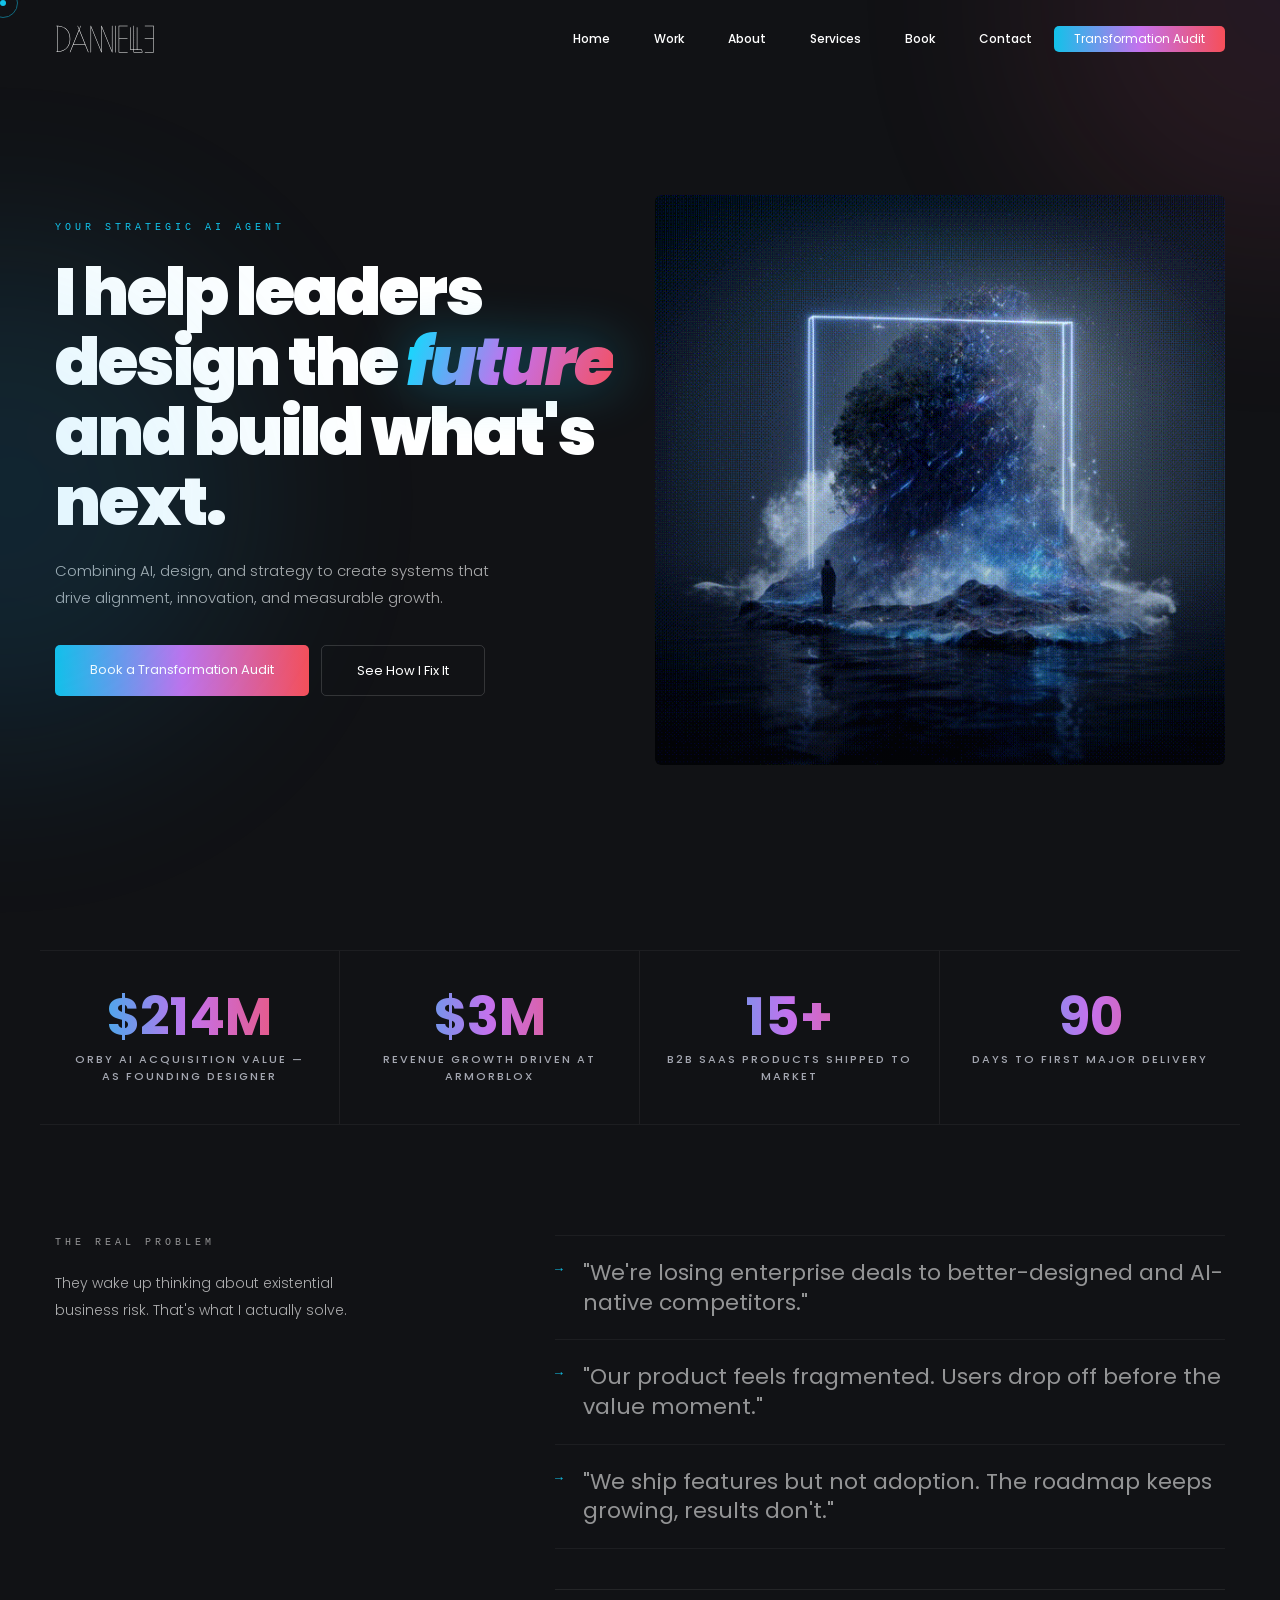
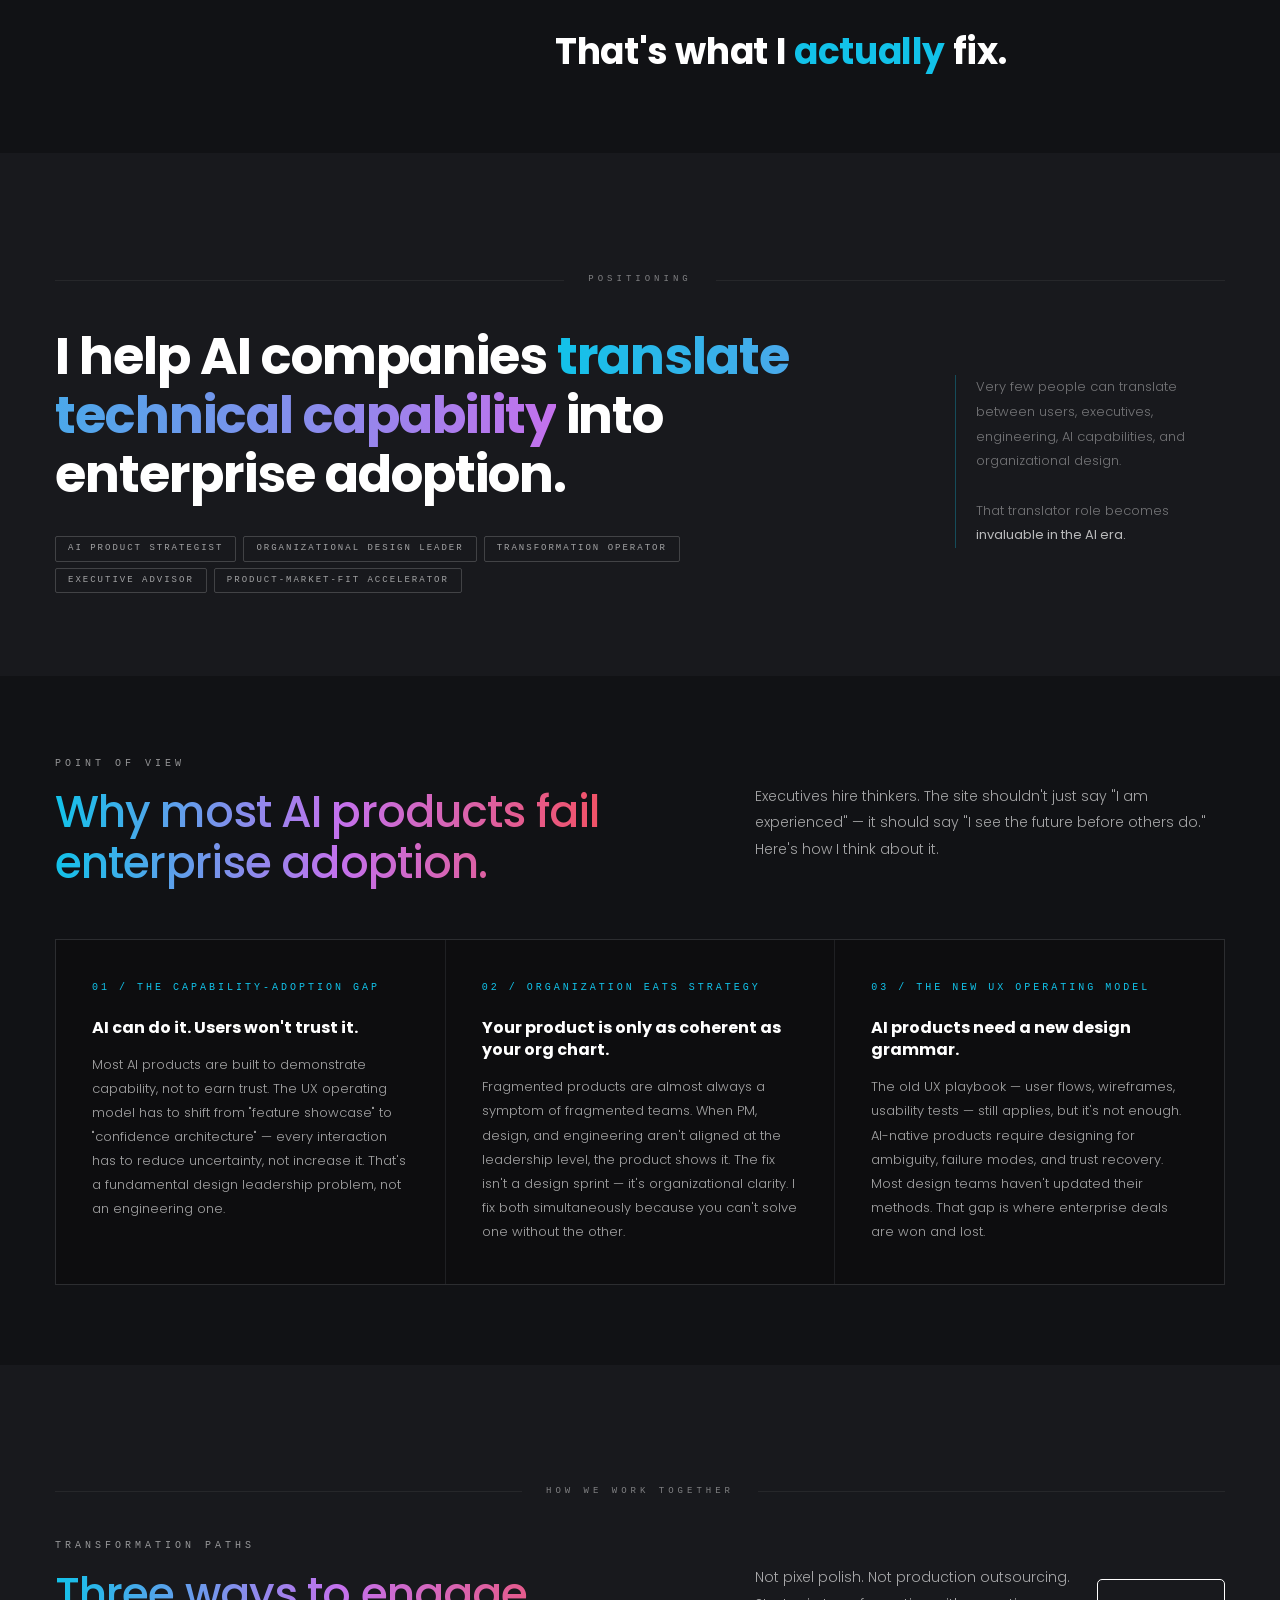
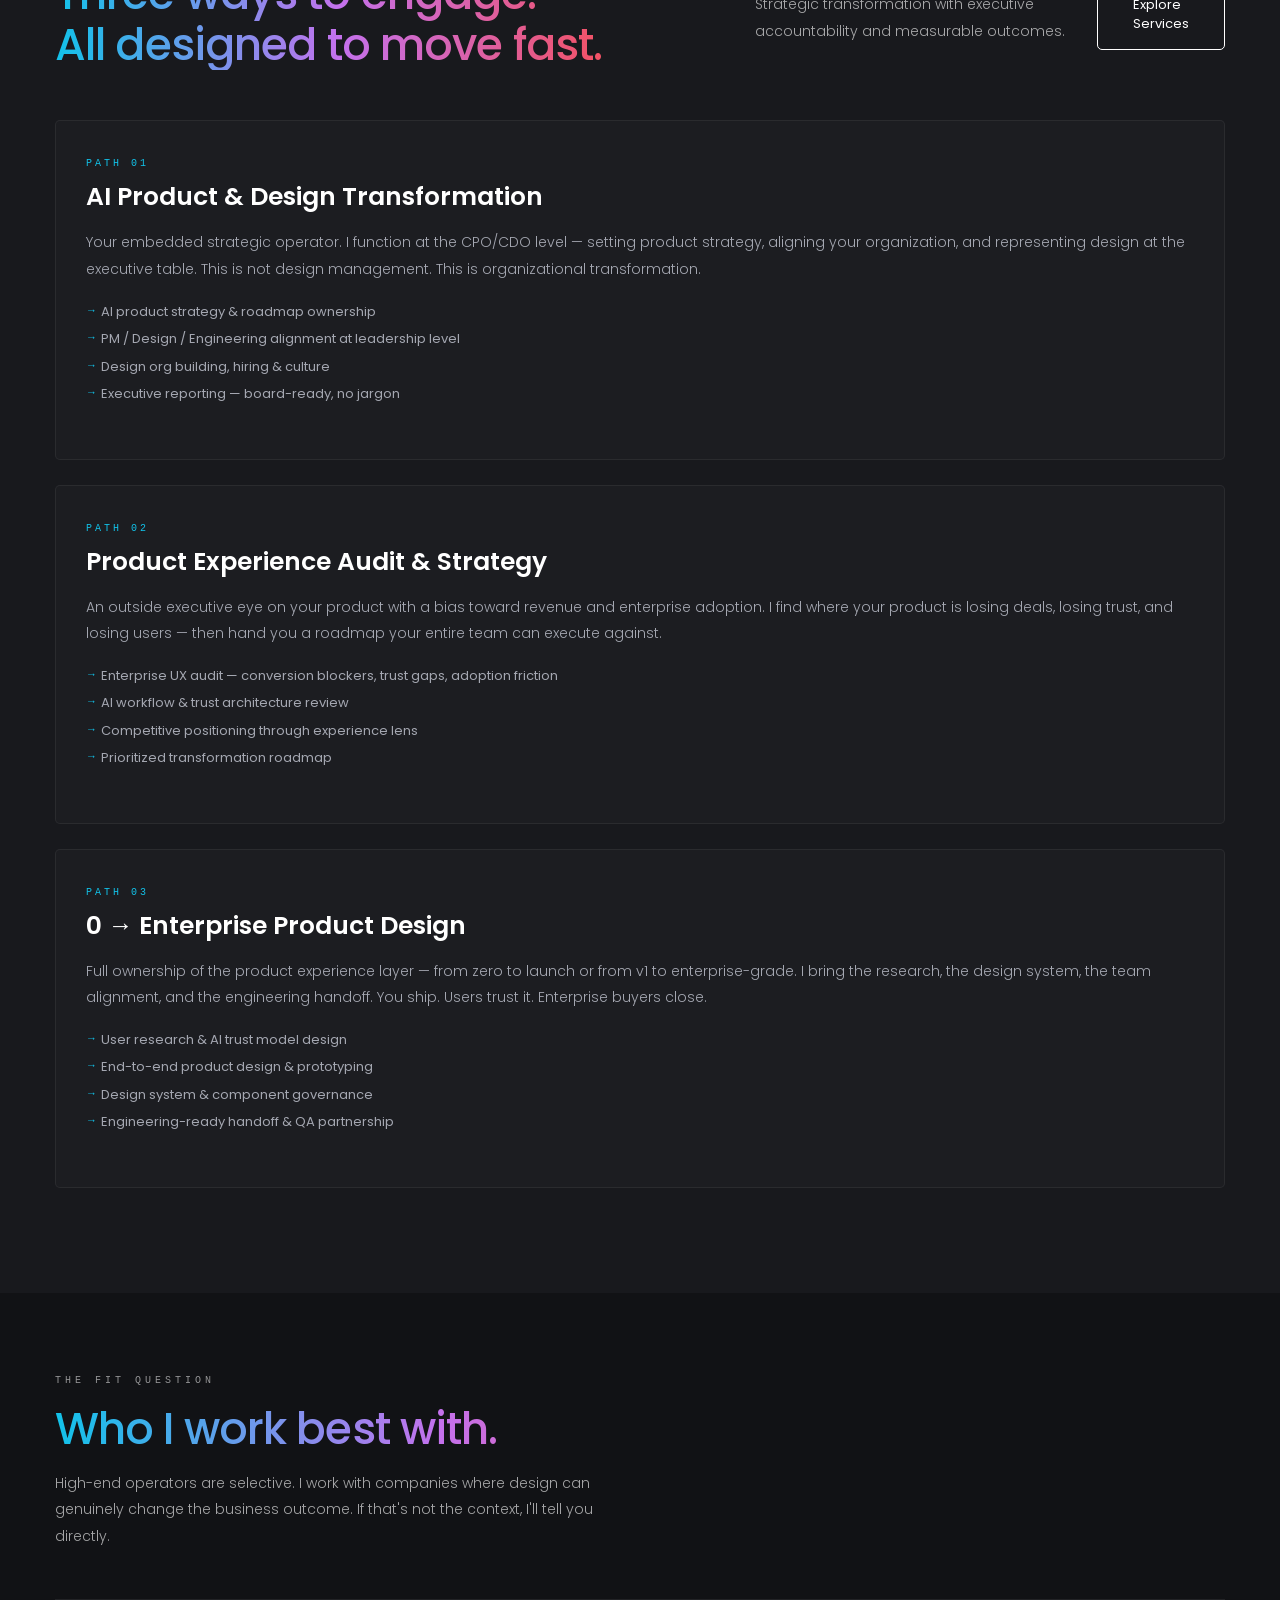
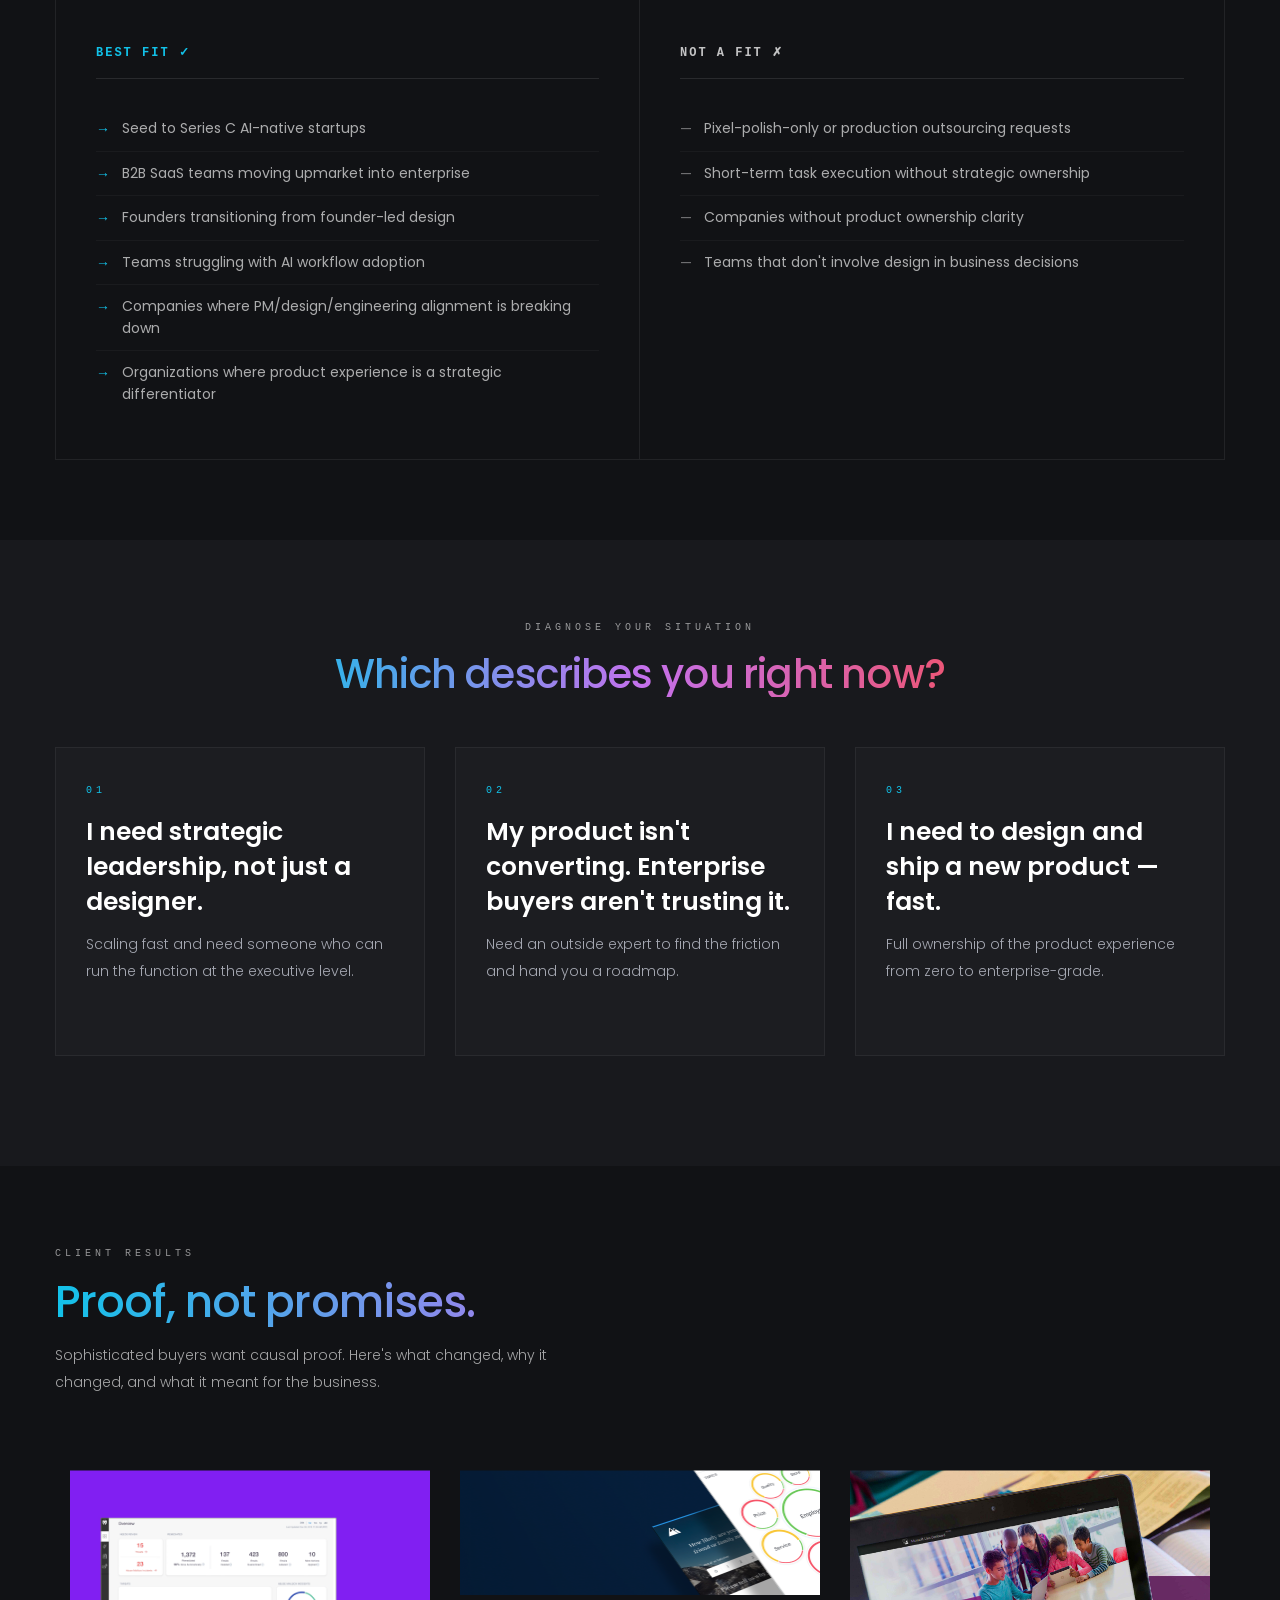
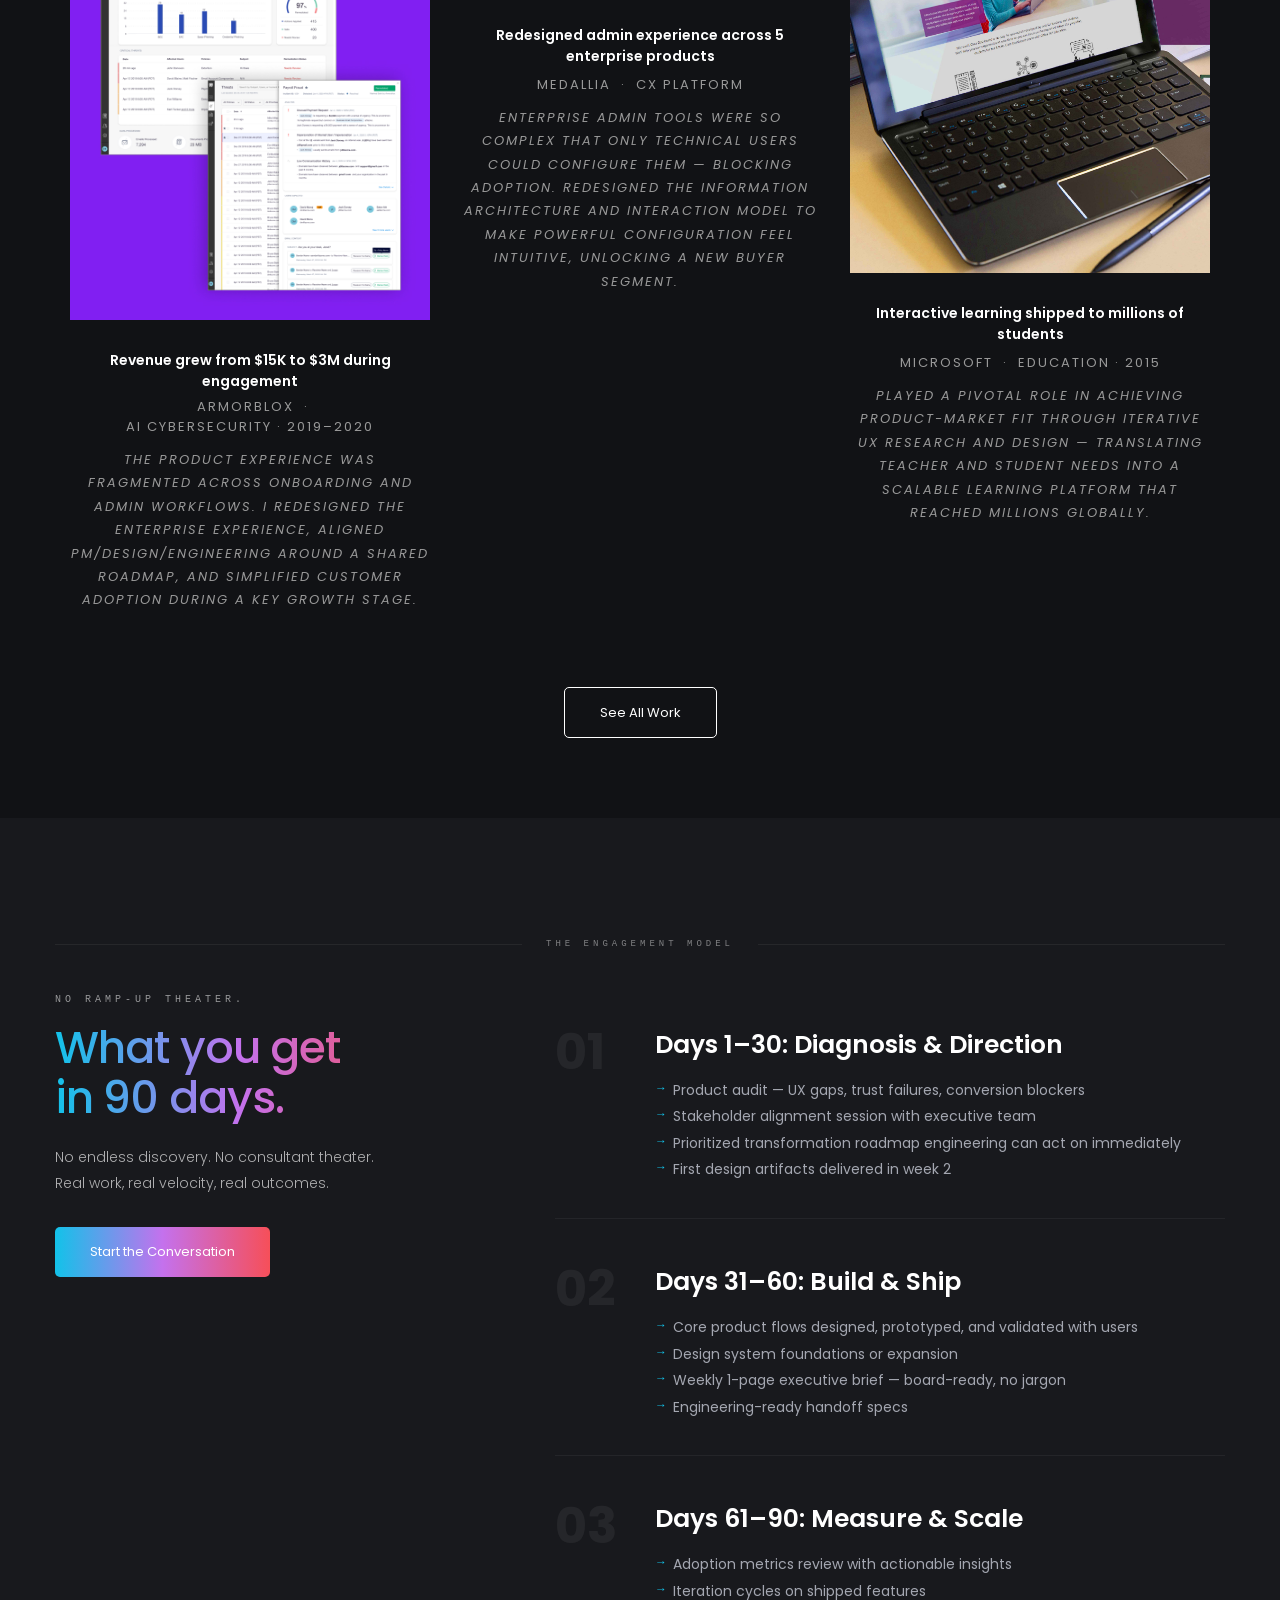
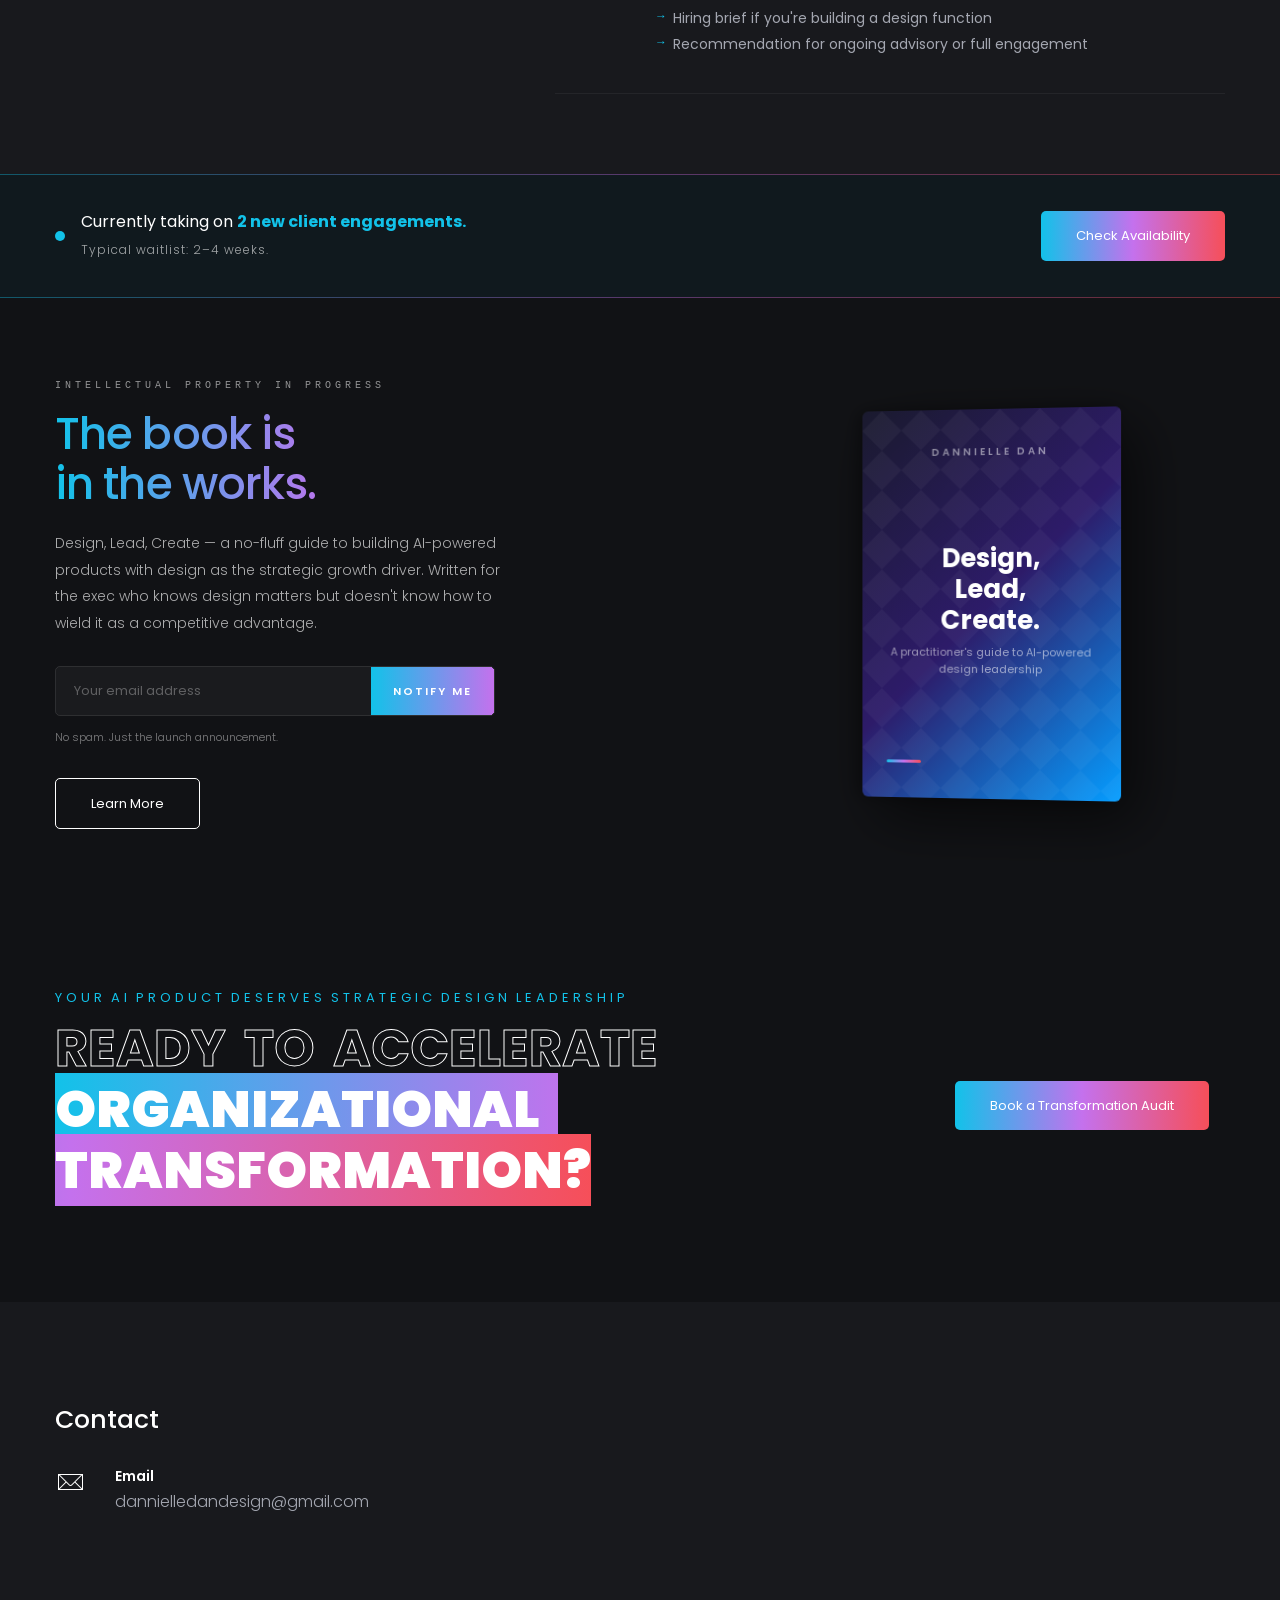
==== index.html @ 0a251330 "Remove footer navigation section and update year to 2026 across all pages Co-Authored-By: Claude Son" ====
<!DOCTYPE html>
<html lang="en">
<head>
  <meta charset="utf-8">
  <meta http-equiv="X-UA-Compatible" content="IE=edge" />
  <meta name="viewport" content="width=device-width, initial-scale=1, maximum-scale=1" />
  <meta name="description" content="Dannielle Dan — AI Product Strategy & Design Transformation. I help AI companies translate technical capability into enterprise adoption." />
  <title>Dannielle Dan — AI Product & Design Transformation</title>
  <link rel="shortcut icon" href="img/favicon.ico" />
  <link href="https://fonts.googleapis.com/css?family=Poppins:100,200,300,400,500,600,700,800,900&display=swap" rel="stylesheet">
  <link href="https://fonts.googleapis.com/css2?family=Montserrat+Alternates:wght@100;200;300;400;500;600;700;800;900&display=swap" rel="stylesheet">
  <link rel="stylesheet" href="css/plugins.css" />
  <link rel="stylesheet" href="css/style.css" />
  <link rel="stylesheet" href="style.css" />

  <style id="ai-design-system">

    /* =========================================
       AI-NATIVE EDITORIAL DESIGN SYSTEM
       Inspired by: Linear, Reforge, a16z
       ========================================= */

    /* Monospace label — technical/editorial */
    .mono-label {
      font-family: 'Courier New', Courier, monospace;
      font-size: 10px;
      letter-spacing: 4px;
      text-transform: uppercase;
      color: rgba(255,255,255,0.55);
      display: block;
      margin-bottom: 16px;
    }
    .mono-label.cyan { color: #12c2e9; }

    /* Editorial separator */
    .editorial-sep {
      display: flex;
      align-items: center;
      gap: 24px;
      padding: 40px 0;
    }
    .editorial-sep .sep-line { flex:1; height:1px; background:rgba(255,255,255,0.06); }
    .editorial-sep .sep-label {
      font-family: 'Courier New', monospace;
      font-size: 9px;
      letter-spacing: 4px;
      text-transform: uppercase;
      color: rgba(255,255,255,0.45);
      white-space: nowrap;
    }

    /* Availability badge */
    .avail-badge {
      font-size: 10px;
      font-weight: 600;
      letter-spacing: 2px;
      text-transform: uppercase;
      color: #12c2e9;
      background: rgba(18,194,233,0.08);
      border: 1px solid rgba(18,194,233,0.25);
      border-radius: 2px;
      padding: 5px 14px;
      white-space: nowrap;
      display: inline-block;
    }

    /* Hero pain cycling */
    .hero-pain-line {
      font-size: clamp(15px, 2vw, 19px);
      color: rgba(255,255,255,0.65);
      font-weight: 300;
      font-style: italic;
      margin-top: 28px;
      margin-bottom: 32px;
      min-height: 30px;
    }
    #hero-cycle {
      color: rgba(255,255,255,0.75);
      font-weight: 400;
      transition: opacity 0.4s;
    }

    /* Pain Wall section */
    .pain-wall-item {
      display: flex;
      align-items: flex-start;
      gap: 20px;
      padding: 22px 0;
      border-bottom: 1px solid rgba(255,255,255,0.05);
      cursor: default;
      transition: all 0.25s;
    }
    .pain-wall-item:first-child { border-top: 1px solid rgba(255,255,255,0.05); }
    .pain-wall-item:hover .pain-text { color: rgba(255,255,255,0.9); }
    .pain-wall-item:hover .pain-arrow { transform: translateX(4px); }
    .pain-arrow {
      color: #12c2e9;
      font-family: 'Courier New', monospace;
      font-size: 13px;
      flex-shrink: 0;
      margin-top: 2px;
      transition: transform 0.25s;
    }
    .pain-text {
      font-size: clamp(16px, 2.2vw, 22px);
      font-weight: 400;
      color: rgba(255,255,255,0.55);
      line-height: 1.35;
      transition: color 0.25s;
    }
    .pain-resolve {
      font-size: clamp(22px, 3vw, 36px);
      font-weight: 700;
      color: #fff;
      line-height: 1.2;
      letter-spacing: -0.01em;
      margin-top: 40px;
      padding-top: 40px;
      border-top: 1px solid rgba(255,255,255,0.08);
    }
    .pain-resolve em {
      font-style: normal;
      color: #12c2e9;
    }

    /* Translator / Positioning statement */
    .translator-stmt {
      font-size: clamp(28px, 4vw, 52px);
      font-weight: 700;
      line-height: 1.15;
      letter-spacing: -0.02em;
      color: #fff;
    }
    .translator-stmt em {
      font-style: normal;
      background: linear-gradient(90deg, #12c2e9, #c471ed);
      -webkit-background-clip: text;
      -webkit-text-fill-color: transparent;
    }
    .role-tag {
      display: inline-block;
      font-family: 'Courier New', monospace;
      font-size: 9px;
      font-weight: 400;
      letter-spacing: 2px;
      text-transform: uppercase;
      color: rgba(255,255,255,0.6);
      border: 1px solid rgba(255,255,255,0.18);
      padding: 5px 12px;
      border-radius: 2px;
      margin: 3px 3px 3px 0;
    }

    /* POV Cards — bento style */
    .pov-grid {
      display: grid;
      grid-template-columns: repeat(3, 1fr);
      gap: 1px;
      background: rgba(255,255,255,0.06);
      border: 1px solid rgba(255,255,255,0.06);
    }
    @media (max-width: 991px) { .pov-grid { grid-template-columns: 1fr; } }
    @media (min-width: 768px) and (max-width: 991px) { .pov-grid { grid-template-columns: repeat(2, 1fr); } }
    .pov-card {
      background: #0d0d0f;
      padding: 40px 36px;
      transition: background 0.3s;
    }
    .pov-card:hover { background: rgba(18,194,233,0.04); }
    .pov-num {
      font-family: 'Courier New', monospace;
      font-size: 10px;
      letter-spacing: 3px;
      color: #12c2e9;
      display: block;
      margin-bottom: 22px;
    }
    .pov-card h5 {
      font-size: 16px;
      font-weight: 700;
      line-height: 1.4;
      margin-bottom: 14px;
      color: #fff;
    }
    .pov-card p {
      font-size: 13px;
      color: rgba(255,255,255,0.62);
      line-height: 1.85;
      margin: 0;
    }

    /* Who I Work With */
    .fit-container {
      display: grid;
      grid-template-columns: 1fr 1fr;
      border: 1px solid rgba(255,255,255,0.07);
    }
    @media (max-width: 767px) { .fit-container { grid-template-columns: 1fr; } }
    .fit-col { padding: 44px 40px; }
    .fit-col.best-fit { border-right: 1px solid rgba(255,255,255,0.07); }
    @media (max-width: 767px) { .fit-col.best-fit { border-right: none; border-bottom: 1px solid rgba(255,255,255,0.07); } }
    .fit-col-label {
      font-family: 'Courier New', monospace;
      font-size: 12px;
      font-weight: 600;
      letter-spacing: 2px;
      text-transform: uppercase;
      display: block;
      margin-bottom: 28px;
      padding-bottom: 16px;
      border-bottom: 1px solid rgba(255,255,255,0.1);
    }
    .fit-col-label.is-best { color: #12c2e9; }
    .fit-col-label.is-not { color: rgba(255,255,255,0.75); }
    .fit-list { list-style: none; padding: 0; margin: 0; }
    .fit-list li {
      display: flex;
      gap: 12px;
      align-items: flex-start;
      padding: 10px 0;
      font-size: 14px;
      line-height: 1.6;
      color: rgba(255,255,255,0.65);
      border-bottom: 1px solid rgba(255,255,255,0.04);
    }
    .fit-list li:last-child { border-bottom: none; }
    .fit-icon { flex-shrink: 0; font-style: normal; margin-top: 1px; }
    .fit-icon.is-best { color: #12c2e9; }
    .fit-icon.is-not { color: rgba(255,255,255,0.4); }

    /* Problem Selector cards */
    .problem-card {
      padding: 35px 30px;
      border: 1px solid rgba(255,255,255,0.06);
      background: rgba(255,255,255,0.015);
      cursor: pointer;
      transition: all .35s;
      height: 100%;
    }
    .problem-card:hover, .problem-card.active {
      border-color: rgba(18,194,233,0.45);
      background: rgba(18,194,233,0.04);
      transform: translateY(-3px);
    }
    .problem-card.active { box-shadow: 0 0 0 1px rgba(18,194,233,0.25); }
    .problem-card .prob-num {
      font-family: 'Courier New', monospace;
      font-size: 10px;
      letter-spacing: 4px;
      text-transform: uppercase;
      color: #12c2e9;
      margin-bottom: 16px;
    }
    .problem-card h5 { font-weight: 600; margin-bottom: 12px; line-height: 1.4; }
    .problem-card p { font-size: 14px; line-height: 1.9; color: #a4a7b1; margin-bottom: 20px; }
    .problem-card .prob-cta {
      font-family: 'Courier New', monospace;
      font-size: 10px;
      letter-spacing: 2px;
      text-transform: uppercase;
      color: #12c2e9;
      opacity: 0;
      transition: opacity .3s;
      display: block;
    }
    .problem-card:hover .prob-cta, .problem-card.active .prob-cta { opacity: 1; }

    /* Case study narrative */
    .case-narrative {
      font-size: 12px;
      line-height: 1.8;
      color: rgba(255,255,255,0.6);
      margin-top: 10px;
      font-style: italic;
      display: block;
    }
    .portfolio .gallery .items .cont h6 { font-size: 14px; line-height: 1.5; font-weight: 600; }

    /* Services reframed */
    .transform-label {
      font-family: 'Courier New', monospace;
      font-size: 10px;
      letter-spacing: 3px;
      color: #12c2e9;
      text-transform: uppercase;
      display: block;
      margin-bottom: 8px;
    }

    /* Availability strip */
    .avail-strip { padding: 35px 0; background: rgba(18,194,233,0.04); }
    .avail-pulse {
      display: inline-block; width:10px; height:10px; border-radius:50%;
      background:#12c2e9; flex-shrink:0; animation:pulse-ring 1.5s ease-out infinite;
    }
    @keyframes pulse-ring {
      0%   { box-shadow: 0 0 0 0 rgba(18,194,233,0.6); }
      70%  { box-shadow: 0 0 0 10px rgba(18,194,233,0); }
      100% { box-shadow: 0 0 0 0 rgba(18,194,233,0); }
    }
    .avail-main { font-size:16px; font-weight:400; color:#fff; margin:0; line-height:1.5; }
    .avail-main strong { font-weight:700; color:#12c2e9; }
    .avail-sub { font-size:12px; color:rgba(255,255,255,0.62); margin:4px 0 0; letter-spacing:1px; }
    @media (max-width:767px) {
      .mt-mobile { margin-top: 20px; }
      .avail-strip .text-right { text-align: left !important; }
    }

    /* 90-day list */
    .ninety-list { list-style: none; padding: 0; margin: 12px 0 0; }
    .ninety-list li {
      font-size: 14px; color: #a4a7b1; line-height: 1.9;
      padding-left: 18px; position: relative;
    }
    .ninety-list li::before {
      content: '→'; position: absolute; left: 0;
      color: #12c2e9; font-size: 12px;
    }
    .process-step-v2 + .process-step-v2 { margin-top: 10px; }

    /* Navbar alignment */
    .navbar-nav { align-items: center !important; }

    /* Nav CTA — align vertically with other nav links */
    .navbar-nav .nav-item .butn.color.curve {
      display: inline-flex !important;
      align-items: center !important;
      padding: 7px 20px !important;
      font-size: 12px !important;
      line-height: 1 !important;
      position: static !important;
      top: auto !important;
      transform: none !important;
      margin-top: 0 !important;
      vertical-align: middle !important;
    }
    .navbar-nav .nav-item .butn.color.curve span,
    .navbar-nav .nav-item .butn.color.curve:not(:has(span)) {
      position: static !important;
    }

    /* =============================================
       HERO V3 — Two-column AI-native layout
       ============================================= */
    .hero-v3 {
      min-height: 100vh;
      display: flex;
      align-items: center;
      padding: 130px 0 70px;
      position: relative;
      overflow: hidden;
    }
    .hero-eyebrow {
      font-family: 'Courier New', Courier, monospace;
      font-size: 10px;
      letter-spacing: 4px;
      text-transform: uppercase;
      color: #12c2e9;
      display: block;
      margin-bottom: 22px;
    }
    .hero-v3 .hero-h1 {
      font-size: clamp(38px, 5.2vw, 72px);
      font-weight: 900;
      line-height: 1.05;
      letter-spacing: -0.03em;
      color: #fff;
      margin-bottom: 20px;
    }
    .hero-v3 .hero-h1 em {
      font-style: italic;
      background: linear-gradient(110deg, #00e5ff 0%, #c471ed 50%, #f64f59 100%);
      -webkit-background-clip: text;
      -webkit-text-fill-color: transparent;
      background-clip: text;
      filter: drop-shadow(0 0 28px rgba(18,194,233,0.45));
    }
    .hero-sub {
      font-size: 15px;
      color: rgba(255,255,255,0.65);
      line-height: 1.8;
      max-width: 440px;
      margin-bottom: 34px;
    }
    .hero-ctas {
      display: flex;
      gap: 12px;
      flex-wrap: wrap;
      margin-bottom: 44px;
    }
    /* Hero stats */
    .hero-stats {
      display: flex;
      border-top: 1px solid rgba(255,255,255,0.07);
      padding-top: 28px;
      margin-bottom: 30px;
      gap: 0;
    }
    .hero-stat-item {
      flex: 1;
      padding-right: 16px;
    }
    .hero-stat-item + .hero-stat-item {
      border-left: 1px solid rgba(255,255,255,0.07);
      padding-left: 16px;
      padding-right: 16px;
    }
    .hero-stat-num {
      font-size: clamp(18px, 2vw, 26px);
      font-weight: 800;
      letter-spacing: -0.02em;
      background: linear-gradient(90deg, #12c2e9, #c471ed, #f64f59);
      -webkit-background-clip: text;
      -webkit-text-fill-color: transparent;
      display: block;
      line-height: 1.1;
    }
    .hero-stat-label {
      font-size: 10px;
      color: rgba(255,255,255,0.55);
      letter-spacing: 0.3px;
      margin-top: 4px;
      display: block;
      line-height: 1.4;
    }
    /* Hero trust */
    .hero-trust {
      display: flex;
      align-items: center;
      gap: 18px;
      flex-wrap: wrap;
    }
    .hero-trust-label {
      font-family: 'Courier New', monospace;
      font-size: 9px;
      letter-spacing: 3px;
      text-transform: uppercase;
      color: rgba(255,255,255,0.18);
      white-space: nowrap;
    }
    .hero-trust-logos {
      display: flex;
      align-items: center;
      gap: 22px;
      flex-wrap: wrap;
    }
    .hero-trust-logos img {
      height: 16px;
      opacity: 0.28;
      filter: brightness(0) invert(1);
      transition: opacity 0.3s;
    }
    .hero-trust-logos img:hover { opacity: 0.55; }
    /* Right visual */
    .hero-visual {
      display: flex;
      gap: 14px;
      align-items: flex-start;
      position: relative;
    }
    .hero-img-col {
      flex: 1;
      position: relative;
      border-radius: 6px;
      overflow: hidden;
    }
    .hero-img-col img {
      width: 100%;
      display: block;
      border-radius: 6px;
    }
    .hero-img-col::after {
      content: '';
      position: absolute;
      inset: 0;
      background: linear-gradient(180deg, rgba(18,194,233,0.04) 0%, transparent 30%, rgba(5,8,16,0.4) 100%);
      pointer-events: none;
      border-radius: 6px;
    }
    /* Process cards column */
    .hero-process-col {
      display: flex;
      flex-direction: column;
      gap: 8px;
      width: 175px;
      flex-shrink: 0;
    }
    .hero-pc {
      background: rgba(10,10,18,0.85);
      border: 1px solid rgba(255,255,255,0.08);
      padding: 14px 15px;
      border-radius: 5px;
      backdrop-filter: blur(10px);
      transition: border-color 0.3s, background 0.3s;
      cursor: default;
    }
    .hero-pc:hover {
      border-color: rgba(18,194,233,0.35);
      background: rgba(18,194,233,0.06);
    }
    .hero-pc-num {
      font-family: 'Courier New', monospace;
      font-size: 9px;
      letter-spacing: 2px;
      color: #12c2e9;
      display: block;
      margin-bottom: 7px;
    }
    .hero-pc h6 {
      font-size: 12px;
      font-weight: 700;
      color: #fff;
      margin-bottom: 4px;
      line-height: 1.3;
    }
    .hero-pc p {
      font-size: 11px;
      color: rgba(255,255,255,0.6);
      line-height: 1.55;
      margin: 0;
    }
    @media (max-width: 991px) {
      .hero-v3 { padding: 110px 0 60px; }
      .hero-visual { flex-direction: column; }
      .hero-process-col { width: 100%; flex-direction: row; display: flex; flex-wrap: wrap; }
      .hero-pc { flex: 1; min-width: 130px; }
      .hero-left { margin-bottom: 50px; }
    }
    @media (max-width: 767px) {
      .hero-stats { flex-wrap: wrap; gap: 16px; }
      .hero-stat-item { flex: none; width: calc(50% - 8px); }
      .hero-stat-item + .hero-stat-item { border-left: none; padding-left: 0; }
    }

    /* Stats label */
    .stat-label { font-size: 12px; line-height: 1.5; }

    /* Big opener text */
    .section-opener {
      font-size: clamp(32px, 5vw, 64px);
      font-weight: 800;
      line-height: 1.1;
      letter-spacing: -0.025em;
      color: #fff;
    }

  </style>
</head>
<body>

  <!-- Loading -->
  <div class="loading">
    <span>L</span><span>o</span><span>a</span><span>d</span><span>i</span><span>n</span><span>g</span>
  </div>
  <div id="preloader"></div>

  <!-- Scroll progress -->
  <div class="progress-wrap cursor-pointer">
    <svg class="progress-circle svg-content" width="100%" height="100%" viewBox="-1 -1 102 102">
      <path d="M50,1 a49,49 0 0,1 0,98 a49,49 0 0,1 0,-98" />
    </svg>
  </div>

  <!-- Cursor -->
  <div class="mouse-cursor cursor-outer"></div>
  <div class="mouse-cursor cursor-inner"></div>

  <!-- Navbar -->
  <nav class="navbar navbar-expand-lg">
    <div class="container">
      <a class="logo" href="index.html">
        <img src="img/Logo_DannielleDan.svg" alt="Dannielle Dan">
      </a>
      <button class="navbar-toggler" type="button" data-toggle="collapse" data-target="#navbarMain">
        <span class="icon-bar"><i class="fas fa-bars"></i></span>
      </button>
      <div class="collapse navbar-collapse" id="navbarMain">
        <ul class="navbar-nav ml-auto">
          <li class="nav-item"><a class="nav-link" href="index.html">Home</a></li>
          <li class="nav-item"><a class="nav-link" href="portfolio.html">Work</a></li>
          <li class="nav-item"><a class="nav-link" href="about.html">About</a></li>
          <li class="nav-item"><a class="nav-link" href="services.html">Services</a></li>
          <li class="nav-item"><a class="nav-link" href="book.html">Book</a></li>
          <li class="nav-item"><a class="nav-link" href="mailto:dannielledandesign@gmail.com">Contact</a></li>
          <li class="nav-item ml-20" style="display:flex; align-items:center;">
            <a class="butn color curve" href="mailto:dannielledandesign@gmail.com?subject=Transformation%20Audit%20Request">Transformation Audit</a>
          </li>
        </ul>
      </div>
    </div>
  </nav>

  <!-- Gradient circles -->
  <div class="circle-bg">
    <div class="circle-color fixed">
      <div class="gradient-circle"></div>
      <div class="gradient-circle two"></div>
    </div>
  </div>

  <!-- ═══════════════════════════════════════════════════════
       HERO V3 — Two-column: left text / right image + cards
       ═══════════════════════════════════════════════════════ -->
  <header class="hero-v3">
    <div class="container">
      <div class="row align-items-center">

        <!-- LEFT: Text content -->
        <div class="col-lg-6 hero-left wow fadeInUp" data-wow-delay=".2s">

          <span class="hero-eyebrow">Your Strategic AI Agent</span>

          <h1 class="hero-h1">
            I help leaders design the <em>future</em><br>and build what's next.
          </h1>

          <p class="hero-sub">
            Combining AI, design, and strategy to create systems that drive alignment, innovation, and measurable growth.
          </p>

          <div class="hero-ctas">
            <a href="mailto:dannielledandesign@gmail.com?subject=Transformation%20Audit%20Request" class="butn color curve">
              <span>Book a Transformation Audit</span>
            </a>
            <a href="#pain-wall" class="butn bord curve" style="border-color:rgba(255,255,255,0.15);">
              <span>See How I Fix It</span>
            </a>
          </div>

    


        </div>

        <!-- RIGHT: Image + process cards -->
        <div class="col-lg-6 wow fadeIn" data-wow-delay=".5s">
          <div class="hero-visual">

            <!-- photo -->
            <div class="hero-img-col">
              <img src="img/art/Hero_2.gif" alt="AI Design Strategist" id="hero-face-img">
            </div>

          </div>
        </div>

      </div>
    </div>
  </header>

  <div class="main-content">

    <!-- ═══════════════════════
         STATS — ROI metrics
         ═══════════════════════ -->
    <section class="section-padding2">
      <div class="container">
        <div class="row" style="border-top:1px solid rgba(255,255,255,0.05); border-bottom:1px solid rgba(255,255,255,0.05); margin-top:20px;">
          <div class="col-md-3 stat-item" style="padding-left:24px; padding-right:24px;">
            <div class="stat-num">$214M</div>
            <div class="stat-label">Orby AI acquisition value — as founding designer</div>
          </div>
          <div class="col-md-3 stat-item" style="padding-left:24px; padding-right:24px;">
            <div class="stat-num">$3M</div>
            <div class="stat-label">Revenue growth driven at Armorblox</div>
          </div>
          <div class="col-md-3 stat-item" style="padding-left:24px; padding-right:24px;">
            <div class="stat-num">15+</div>
            <div class="stat-label">B2B SaaS products shipped to market</div>
          </div>
          <div class="col-md-3 stat-item" style="padding-left:24px; padding-right:24px;">
            <div class="stat-num">90</div>
            <div class="stat-label">Days to first major delivery</div>
          </div>
        </div>
      </div>
    </section>
    <!-- ═══════════════════════════════════════════
         PAIN WALL — The real problems founders face
         ═══════════════════════════════════════════ -->
    <section class="section-padding" id="pain-wall">
      <div class="container">
        <div class="row">

          <div class="col-lg-4 md-mb50">
            <div style="position:sticky; top:100px;">
              <span class="mono-label">The Real Problem</span>
              <p class="mt-20" style="font-size:14px; color:rgba(255,255,255,0.65); line-height:1.9; max-width:320px;">They wake up thinking about existential business risk. That's what I actually solve.</p>
            </div>
          </div>

          <div class="col-lg-7 offset-lg-1">
            <div class="pain-wall-item wow fadeInUp" data-wow-delay=".1s">
              <span class="pain-arrow">→</span>
              <span class="pain-text">"We're losing enterprise deals to better-designed and AI-native competitors."</span>
            </div>
            <div class="pain-wall-item wow fadeInUp" data-wow-delay=".3s">
              <span class="pain-arrow">→</span>
              <span class="pain-text">"Our product feels fragmented. Users drop off before the value moment."</span>
            </div>
            <div class="pain-wall-item wow fadeInUp" data-wow-delay=".5s">
              <span class="pain-arrow">→</span>
              <span class="pain-text">"We ship features but not adoption. The roadmap keeps growing, results don't."</span>
            </div>

            <div class="pain-resolve wow fadeInUp" data-wow-delay=".7s">
              That's what I <em>actually</em> fix.
            </div>
          </div>

        </div>
      </div>
    </section>

    <!-- ═══════════════════════════════════════
         POSITIONING — The translator statement
         ═══════════════════════════════════════ -->
    <section class="section-padding sub-bg">
      <div class="container">
        <div class="editorial-sep">
          <div class="sep-line"></div>
          <div class="sep-label">Positioning</div>
          <div class="sep-line"></div>
        </div>
        <div class="row align-items-center">
          <div class="col-lg-8 md-mb50">
            <p class="translator-stmt wow fadeInUp">
              I help AI companies <em>translate technical capability</em> into enterprise adoption.
            </p>
            <div class="mt-30 wow fadeIn" data-wow-delay=".4s">
              <span class="role-tag">AI Product Strategist</span>
              <span class="role-tag">Organizational Design Leader</span>
              <span class="role-tag">Transformation Operator</span>
              <span class="role-tag">Executive Advisor</span>
              <span class="role-tag">Product-Market-Fit Accelerator</span>
            </div>
          </div>
          <div class="col-lg-3 offset-lg-1 wow fadeIn" data-wow-delay=".5s">
            <p style="font-size:13px; color:rgba(255,255,255,0.4); line-height:1.9; border-left:1px solid rgba(18,194,233,0.3); padding-left:20px;">
              Very few people can translate between users, executives, engineering, AI capabilities, and organizational design.<br><br>That translator role becomes <strong style="color:rgba(255,255,255,0.7);">invaluable in the AI era.</strong>
            </p>
          </div>
        </div>
      </div>
    </section>



    <!-- ═══════════════════════════════════════════
         POINT OF VIEW — AI philosophy
         ═══════════════════════════════════════════ -->
    <section class="section-padding">
      <div class="container">
        <div class="row mb-50">
          <div class="col-lg-6 md-mb30">
            <span class="mono-label">Point of View</span>
            <h3 class="wow color-font" style="font-size:clamp(28px,3.5vw,44px); line-height:1.15; letter-spacing:-0.02em;">Why most AI products fail<br>enterprise adoption.</h3>
          </div>
          <div class="col-lg-5 offset-lg-1 valign">
            <p style="font-size:14px; color:rgba(255,255,255,0.62); line-height:1.9;">
              Executives hire thinkers. The site shouldn't just say "I am experienced" — it should say "I see the future before others do." Here's how I think about it.
            </p>
          </div>
        </div>

        <div class="pov-grid wow fadeInUp">
          <div class="pov-card">
            <span class="pov-num">01 / THE CAPABILITY-ADOPTION GAP</span>
            <h5>AI can do it. Users won't trust it.</h5>
            <p>Most AI products are built to demonstrate capability, not to earn trust. The UX operating model has to shift from "feature showcase" to "confidence architecture" — every interaction has to reduce uncertainty, not increase it. That's a fundamental design leadership problem, not an engineering one.</p>
          </div>
          <div class="pov-card">
            <span class="pov-num">02 / ORGANIZATION EATS STRATEGY</span>
            <h5>Your product is only as coherent as your org chart.</h5>
            <p>Fragmented products are almost always a symptom of fragmented teams. When PM, design, and engineering aren't aligned at the leadership level, the product shows it. The fix isn't a design sprint — it's organizational clarity. I fix both simultaneously because you can't solve one without the other.</p>
          </div>
          <div class="pov-card">
            <span class="pov-num">03 / THE NEW UX OPERATING MODEL</span>
            <h5>AI products need a new design grammar.</h5>
            <p>The old UX playbook — user flows, wireframes, usability tests — still applies, but it's not enough. AI-native products require designing for ambiguity, failure modes, and trust recovery. Most design teams haven't updated their methods. That gap is where enterprise deals are won and lost.</p>
          </div>
        </div>
      </div>
    </section>

    <!-- ═══════════════════════════════════════════
         TRANSFORMATION PATHS (was: Services)
         ═══════════════════════════════════════════ -->
    <section class="section-padding sub-bg" id="transformation-paths">
      <div class="container">

        <div class="editorial-sep">
          <div class="sep-line"></div>
          <div class="sep-label">How We Work Together</div>
          <div class="sep-line"></div>
        </div>

        <div class="row mb-50">
          <div class="col-lg-6">
            <span class="mono-label">Transformation Paths</span>
            <h3 class="wow color-font" style="font-size:clamp(28px,3.5vw,44px); line-height:1.15; letter-spacing:-0.02em;">Three ways to engage.<br>All designed to move fast.</h3>
          </div>
          <div class="col-lg-5 offset-lg-1 valign">
            <p style="font-size:14px; color:rgba(255,255,255,0.62); line-height:1.9;">Not pixel polish. Not production outsourcing. Strategic transformation with executive accountability and measurable outcomes.</p>
            <div class="mt-20">
              <a href="services.html" class="butn bord curve wow fadeInUp" data-wow-delay=".3s"><span>Explore Services</span></a>
            </div>
          </div>
        </div>

        <div class="col-lg-12 px-0">

          <div class="service-card-v2 wow fadeInUp" data-wow-delay=".2s" id="service-leadership">
            <span class="transform-label">Path 01</span>
            <div class="num" style="display:none;">01</div>
            <h5>AI Product &amp; Design Transformation</h5>
            <p>Your embedded strategic operator. I function at the CPO/CDO level — setting product strategy, aligning your organization, and representing design at the executive table. This is not design management. This is organizational transformation.</p>
            <ul>
              <li>AI product strategy &amp; roadmap ownership</li>
              <li>PM / Design / Engineering alignment at leadership level</li>
              <li>Design org building, hiring &amp; culture</li>
              <li>Executive reporting — board-ready, no jargon</li>
            </ul>
          </div>

          <div class="service-card-v2 wow fadeInUp" data-wow-delay=".35s" id="service-strategy">
            <span class="transform-label">Path 02</span>
            <div class="num" style="display:none;">02</div>
            <h5>Product Experience Audit &amp; Strategy</h5>
            <p>An outside executive eye on your product with a bias toward revenue and enterprise adoption. I find where your product is losing deals, losing trust, and losing users — then hand you a roadmap your entire team can execute against.</p>
            <ul>
              <li>Enterprise UX audit — conversion blockers, trust gaps, adoption friction</li>
              <li>AI workflow &amp; trust architecture review</li>
              <li>Competitive positioning through experience lens</li>
              <li>Prioritized transformation roadmap</li>
            </ul>
          </div>

          <div class="service-card-v2 wow fadeInUp" data-wow-delay=".5s" id="service-design">
            <span class="transform-label">Path 03</span>
            <div class="num" style="display:none;">03</div>
            <h5>0 → Enterprise Product Design</h5>
            <p>Full ownership of the product experience layer — from zero to launch or from v1 to enterprise-grade. I bring the research, the design system, the team alignment, and the engineering handoff. You ship. Users trust it. Enterprise buyers close.</p>
            <ul>
              <li>User research &amp; AI trust model design</li>
              <li>End-to-end product design &amp; prototyping</li>
              <li>Design system &amp; component governance</li>
              <li>Engineering-ready handoff &amp; QA partnership</li>
            </ul>
          </div>

        </div>
      </div>
    </section>

    <!-- ═══════════════════════════════════════════
         WHO I WORK BEST WITH
         ═══════════════════════════════════════════ -->
    <section class="section-padding">
      <div class="container">
        <div class="row mb-50">
          <div class="col-lg-8">
            <span class="mono-label">The Fit Question</span>
            <h3 class="wow color-font" style="font-size:clamp(28px,3.5vw,44px); line-height:1.15; letter-spacing:-0.02em;">Who I work best with.</h3>
            <p class="mt-15" style="font-size:14px; color:rgba(255,255,255,0.62); line-height:1.9; max-width:560px;">High-end operators are selective. I work with companies where design can genuinely change the business outcome. If that's not the context, I'll tell you directly.</p>
          </div>
        </div>
        <div class="fit-container wow fadeInUp">
          <div class="fit-col best-fit">
            <span class="fit-col-label is-best">Best Fit ✓</span>
            <ul class="fit-list">
              <li><span class="fit-icon is-best">→</span> Seed to Series C AI-native startups</li>
              <li><span class="fit-icon is-best">→</span> B2B SaaS teams moving upmarket into enterprise</li>
              <li><span class="fit-icon is-best">→</span> Founders transitioning from founder-led design</li>
              <li><span class="fit-icon is-best">→</span> Teams struggling with AI workflow adoption</li>
              <li><span class="fit-icon is-best">→</span> Companies where PM/design/engineering alignment is breaking down</li>
              <li><span class="fit-icon is-best">→</span> Organizations where product experience is a strategic differentiator</li>
            </ul>
          </div>
          <div class="fit-col not-fit">
            <span class="fit-col-label is-not">Not a Fit ✗</span>
            <ul class="fit-list">
              <li><span class="fit-icon is-not">—</span> Pixel-polish-only or production outsourcing requests</li>
              <li><span class="fit-icon is-not">—</span> Short-term task execution without strategic ownership</li>
              <li><span class="fit-icon is-not">—</span> Companies without product ownership clarity</li>
              <li><span class="fit-icon is-not">—</span> Teams that don't involve design in business decisions</li>
            </ul>
          </div>
        </div>
      </div>
    </section>

    <!-- ═══════════════════════════════════════════
         PROBLEM SELECTOR — Interactive routing
         ═══════════════════════════════════════════ -->
    <section class="section-padding sub-bg" id="problem-selector">
      <div class="container">
        <div class="row justify-content-center mb-50">
          <div class="col-lg-8 text-center">
            <span class="mono-label" style="text-align:center;">Diagnose Your Situation</span>
            <h3 class="wow color-font" style="font-size:clamp(26px,3.2vw,40px); line-height:1.15; letter-spacing:-0.02em;">Which describes you right now?</h3>
          </div>
        </div>
        <div class="row">
          <div class="col-lg-4 col-md-6 mb-30">
            <div class="problem-card wow fadeInUp" data-wow-delay=".2s" data-target="#service-leadership" onclick="selectProblem(this)">
              <div class="prob-num">01</div>
              <h5>I need strategic leadership, not just a designer.</h5>
              <p>Scaling fast and need someone who can run the function at the executive level.</p>
              <span class="prob-cta">Path 01 — AI Transformation →</span>
            </div>
          </div>
          <div class="col-lg-4 col-md-6 mb-30">
            <div class="problem-card wow fadeInUp" data-wow-delay=".35s" data-target="#service-strategy" onclick="selectProblem(this)">
              <div class="prob-num">02</div>
              <h5>My product isn't converting. Enterprise buyers aren't trusting it.</h5>
              <p>Need an outside expert to find the friction and hand you a roadmap.</p>
              <span class="prob-cta">Path 02 — Product Audit →</span>
            </div>
          </div>
          <div class="col-lg-4 col-md-6 mb-30">
            <div class="problem-card wow fadeInUp" data-wow-delay=".5s" data-target="#service-design" onclick="selectProblem(this)">
              <div class="prob-num">03</div>
              <h5>I need to design and ship a new product — fast.</h5>
              <p>Full ownership of the product experience from zero to enterprise-grade.</p>
              <span class="prob-cta">Path 03 — 0→Enterprise →</span>
            </div>
          </div>
        </div>
      </div>
    </section>

    <!-- ═══════════════════════════════════════════
         CASE STUDIES — Causal, strategic narratives
         ═══════════════════════════════════════════ -->
    <section class="portfolio three-column section-padding" id="case-studies">
      <div class="container">
        <div class="row">
          <div class="col-lg-12">
            <div class="sec-head mb-50">
              <span class="mono-label">Client Results</span>
              <h3 class="wow color-font" style="font-size:clamp(28px,3.5vw,44px); line-height:1.15; letter-spacing:-0.02em;">Proof, not promises.</h3>
              <p class="mt-15" style="font-size:14px; color:rgba(255,255,255,0.62); max-width:540px; line-height:1.9;">Sophisticated buyers want causal proof. Here's what changed, why it changed, and what it meant for the business.</p>
            </div>
          </div>
        </div>
        <div class="gallery full-width">

          <div class="col-lg-4 col-md-6 items graphic">
            <div class="item-img wow fadeInUp" data-wow-delay=".3s">
              <a href="project-details-Armorblox.html">
                <img src="img/armorblox/01—Cover.jpg" alt="Armorblox">
              </a>
            </div>
            <div class="cont">
              <h6>Revenue grew from $15K to $3M during engagement</h6>
              <span><a href="project-details-Armorblox.html">Armorblox</a> · <a href="project-details-Armorblox.html">AI Cybersecurity · 2019–2020</a></span>
              <span class="case-narrative">The product experience was fragmented across onboarding and admin workflows. I redesigned the enterprise experience, aligned PM/design/engineering around a shared roadmap, and simplified customer adoption during a key growth stage.</span>
            </div>
          </div>

          <div class="col-lg-4 col-md-6 items web">
            <div class="item-img wow fadeInUp" data-wow-delay=".5s">
              <a href="project-details-Medallia.html">
                <img src="img/Medallia/Banner.png" alt="Medallia">
              </a>
            </div>
            <div class="cont">
              <h6>Redesigned admin experience across 5 enterprise products</h6>
              <span><a href="project-details-Medallia.html">Medallia</a> · <a href="project-details-Medallia.html">CX Platform</a></span>
              <span class="case-narrative">Enterprise admin tools were so complex that only technical users could configure them — blocking adoption. Redesigned the information architecture and interaction model to make powerful configuration feel intuitive, unlocking a new buyer segment.</span>
            </div>
          </div>

          <div class="col-lg-4 col-md-6 items brand">
            <div class="item-img wow fadeInUp" data-wow-delay=".7s">
              <a href="project-details-Microsoft-classroom.html">
                <img src="img/MSFT-classroom/Cover.jpg" alt="Microsoft Classroom">
              </a>
            </div>
            <div class="cont">
              <h6>Interactive learning shipped to millions of students</h6>
              <span><a href="project-details-Microsoft-classroom.html">Microsoft</a> · <a href="project-details-Microsoft-classroom.html">Education · 2015</a></span>
              <span class="case-narrative">Played a pivotal role in achieving product-market fit through iterative UX research and design — translating teacher and student needs into a scalable learning platform that reached millions globally.</span>
            </div>
          </div>

        </div>
        <div class="row mt-50">
          <div class="col-12 text-center">
            <a href="portfolio.html" class="butn bord curve wow fadeInUp"><span>See All Work</span></a>
          </div>
        </div>
      </div>
    </section>

    <!-- ═══════════════════════
         90-DAY PROMISE
         ═══════════════════════ -->
    <section class="section-padding sub-bg" id="ninety-days">
      <div class="container">
        <div class="editorial-sep">
          <div class="sep-line"></div>
          <div class="sep-label">The Engagement Model</div>
          <div class="sep-line"></div>
        </div>
        <div class="row">
          <div class="col-lg-4 md-mb50">
            <div class="sec-head">
              <span class="mono-label">No ramp-up theater.</span>
              <h3 class="wow color-font" style="font-size:clamp(28px,3.5vw,44px); line-height:1.15; letter-spacing:-0.02em;">What you get<br>in 90 days.</h3>
              <p class="mt-20" style="line-height:1.9; max-width:320px; font-size:14px; color:rgba(255,255,255,0.65);">No endless discovery. No consultant theater. Real work, real velocity, real outcomes.</p>
              <div class="mt-30">
                <a href="mailto:dannielledandesign@gmail.com?subject=Transformation%20Audit%20Request" class="butn color curve wow fadeInUp" data-wow-delay=".3s"><span>Start the Conversation</span></a>
              </div>
            </div>
          </div>
          <div class="col-lg-7 offset-lg-1">

            <div class="process-step-v2 wow fadeInUp" data-wow-delay=".2s">
              <div class="step-num">01</div>
              <div>
                <h5>Days 1–30: Diagnosis &amp; Direction</h5>
                <ul class="ninety-list mt-15">
                  <li>Product audit — UX gaps, trust failures, conversion blockers</li>
                  <li>Stakeholder alignment session with executive team</li>
                  <li>Prioritized transformation roadmap engineering can act on immediately</li>
                  <li>First design artifacts delivered in week 2</li>
                </ul>
              </div>
            </div>

            <div class="process-step-v2 wow fadeInUp" data-wow-delay=".35s">
              <div class="step-num">02</div>
              <div>
                <h5>Days 31–60: Build &amp; Ship</h5>
                <ul class="ninety-list mt-15">
                  <li>Core product flows designed, prototyped, and validated with users</li>
                  <li>Design system foundations or expansion</li>
                  <li>Weekly 1-page executive brief — board-ready, no jargon</li>
                  <li>Engineering-ready handoff specs</li>
                </ul>
              </div>
            </div>

            <div class="process-step-v2 wow fadeInUp" data-wow-delay=".5s">
              <div class="step-num">03</div>
              <div>
                <h5>Days 61–90: Measure &amp; Scale</h5>
                <ul class="ninety-list mt-15">
                  <li>Adoption metrics review with actionable insights</li>
                  <li>Iteration cycles on shipped features</li>
                  <li>Hiring brief if you're building a design function</li>
                  <li>Recommendation for ongoing advisory or full engagement</li>
                </ul>
              </div>
            </div>

          </div>
        </div>
      </div>
    </section>

    <!-- ═══════════════════════
         AVAILABILITY SIGNAL
         ═══════════════════════ -->
    <div class="grad-line"></div>
    <section class="avail-strip">
      <div class="container">
        <div class="row align-items-center">
          <div class="col-lg-8 col-md-7">
            <div class="d-flex align-items-center flex-wrap" style="gap:16px;">
              <span class="avail-pulse"></span>
              <div>
                <p class="avail-main">Currently taking on <strong>2 new client engagements.</strong></p>
                <p class="avail-sub">Typical waitlist: 2–4 weeks.</p>
              </div>
            </div>
          </div>
          <div class="col-lg-4 col-md-5 text-right mt-mobile">
            <a href="mailto:dannielledandesign@gmail.com?subject=Availability%20Check" class="butn color curve"><span>Check Availability</span></a>
          </div>
        </div>
      </div>
    </section>
    <div class="grad-line"></div>

    <!-- ═══════════════════════
         BOOK TEASER
         ═══════════════════════ -->
    <section class="section-padding">
      <div class="container">
        <div class="row align-items-center">
          <div class="col-lg-6 md-mb50">
            <span class="mono-label">Intellectual Property in Progress</span>
            <h3 class="wow color-font" data-wow-delay=".4s" style="font-size:clamp(28px,3.5vw,44px); line-height:1.15; letter-spacing:-0.02em;">The book is<br>in the works.</h3>
            <p class="mt-20 mb-30" style="line-height:1.9; max-width:460px; font-size:14px; color:rgba(255,255,255,0.65);">Design, Lead, Create — a no-fluff guide to building AI-powered products with design as the strategic growth driver. Written for the exec who knows design matters but doesn't know how to wield it as a competitive advantage.</p>
            <form class="email-signup wow fadeInUp" data-wow-delay=".5s" onsubmit="handleSignup(event)">
              <input type="email" placeholder="Your email address" required>
              <button type="submit">Notify Me</button>
            </form>
            <p class="mt-10" style="font-size:11px; color:rgba(255,255,255,0.45);">No spam. Just the launch announcement.</p>
            <div class="mt-30">
              <a href="book.html" class="butn bord curve wow fadeInUp" data-wow-delay=".6s"><span>Learn More</span></a>
            </div>
          </div>
          <div class="col-lg-5 offset-lg-1 text-center wow fadeInRight" data-wow-delay=".4s">
            <div class="book-cover-v2 mx-auto">
              <div class="book-author">Dannielle Dan</div>
              <div>
                <div class="book-title">Design,<br>Lead,<br>Create.</div>
                <div class="book-sub">A practitioner's guide to AI-powered design leadership</div>
              </div>
              <div class="book-spine"></div>
            </div>
          </div>
        </div>
      </div>
    </section>

    <!-- ═══════════════════════
         FINAL CTA
         ═══════════════════════ -->
    <section class="call-action section-padding bg-img" data-background="img/patrn.svg">
      <div class="container">
        <div class="row">
          <div class="col-md-8 col-lg-9">
            <div class="content sm-mb30">
              <h6 class="wow" data-splitting>Your AI product deserves strategic design leadership</h6>
              <h2 class="wow" data-splitting>Ready to accelerate<br><b class="back-color">organizational transformation?</b></h2>
            </div>
          </div>
          <div class="col-md-4 col-lg-3 valign">
            <a href="mailto:dannielledandesign@gmail.com?subject=Transformation%20Audit%20Request" class="butn color curve wow fadeInUp" data-wow-delay=".5s"><span>Book a Transformation Audit</span></a>
          </div>
        </div>
      </div>
    </section>

    <!-- ═══════════════════════
         FOOTER
         ═══════════════════════ -->
    <footer class="sub-bg">
      <div class="container">
        <div class="row">
          <div class="col-lg-4">
            <div class="item md-mb50">
              <div class="title"><h5>Contact</h5></div>
              <ul>
                <li>
                  <span class="icon pe-7s-mail"></span>
                  <div class="cont">
                    <h6>Email</h6>
                    <p>dannielledandesign@gmail.com</p>
                  </div>
                </li>
              </ul>
            </div>
          </div>
        </div>
      </div>
    </footer>

  </div><!-- .main-content -->

  <script src="js/jquery-3.0.0.min.js"></script>
  <script src="js/jquery-migrate-3.0.0.min.js"></script>
  <script src="js/plugins.js"></script>
  <script src="js/scripts.js"></script>
  <script>
    // Book signup
    function handleSignup(e) {
      e.preventDefault();
      var btn = e.target.querySelector('button');
      btn.textContent = '✓ You\'re on the list!';
      e.target.querySelector('input').value = '';
      setTimeout(function(){ btn.textContent = 'Notify Me'; }, 3000);
    }

    // Hero cycling — founder pain points
    (function() {
      var phrases = [
        '"We\'re losing enterprise deals."',
        '"AI competitors are moving faster."',
        '"Our product feels fragmented."',
        '"Enterprise customers don\'t trust the workflow."',
        '"We ship features, not adoption."',
        '"AI changed the paradigm and we\'re behind."'
      ];
      var i = 0;
      var el = document.getElementById('hero-cycle');
      if (!el) return;
      setInterval(function() {
        el.style.opacity = '0';
        el.style.transition = 'opacity 0.4s';
        setTimeout(function() {
          i = (i + 1) % phrases.length;
          el.textContent = phrases[i];
          el.style.opacity = '1';
        }, 400);
      }, 3000);
    })();

    // Problem Selector routing
    function selectProblem(el) {
      document.querySelectorAll('.problem-card').forEach(function(c) { c.classList.remove('active'); });
      el.classList.add('active');
      var dest = document.querySelector(el.getAttribute('data-target'));
      if (dest) {
        window.scrollTo({ top: dest.getBoundingClientRect().top + window.pageYOffset - 80, behavior: 'smooth' });
      }
    }
  </script>
</body>
</html>
---- css/style.css ----
/* ----------------------------------------------------------------

== Table Of Content

    |--- BASE

        |- typography
        |- helper classes

    |--- SHORTCODES

        |- extra
        |- overlay
        |- section-heading
        |- buttons
        |- navbar
        |- sliders
        |- intro
        |- feature-box
        |- clients
        |- counter
        |- portfolio
        |- process
        |- progress-bar
        |- tabs
        |- team
        |- testimonials
        |- blog
        |- contact-form
        |- footers

    |--- BASE

        |- responsive
	


---------------------------------------------------------------- */
/* ====================== [ Start Typography  ] ====================== */
* {
  margin: 0;
  padding: 0;
  -webkit-box-sizing: border-box;
  box-sizing: border-box;
  outline: none;
  list-style: none;
}

html {
  -webkit-box-sizing: border-box;
  box-sizing: border-box;
  -webkit-font-smoothing: antialiased;
}

body {
  color: #fff;
  background: #111215;
  line-height: 1.5;
  font-weight: 400;
  overflow-x: hidden !important;
  font-family: 'Poppins', sans-serif;
}

img {
  width: 100%;
  height: auto;
}

span, a, a:hover {
  display: inline-block;
  color: inherit;
}

h1 {
  font-size: 55px;
}

h2 {
  font-size: 40px;
}

h3 {
  font-size: 35px;
}

h4 {
  font-size: 30px;
}

h5 {
  font-size: 25px;
}

h6 {
  font-size: 18px;
}

h1, h2, h3, h4, h5, h6 {
  margin: 0;
  line-height: 1.4;
  font-weight: 500;
}

p {
  color: #a4a7b1;
  font-size: 16px;
  font-weight: 300;
  line-height: 2;
  margin: 0;
}

a, span {
  display: inline-block;
}

a:hover, span:hover {
  text-decoration: none;
}

.container {
  max-width: 1200px;
}

.custom-font {
  font-family: 'Poppins', sans-serif;
}

.color-font {
  background: -webkit-gradient(linear, left top, right top, from(#12c2e9), color-stop(#c471ed), to(#f64f59));
  background: -webkit-linear-gradient(left, #12c2e9, #c471ed, #f64f59);
  background: -o-linear-gradient(left, #12c2e9, #c471ed, #f64f59);
  background: linear-gradient(to right, #12c2e9, #c471ed, #f64f59);
  -webkit-background-clip: text;
  -webkit-text-fill-color: transparent;
}

.back-color {
  background: -webkit-gradient(linear, left top, right top, from(#12c2e9), color-stop(#c471ed), to(#f64f59));
  background: -webkit-linear-gradient(left, #12c2e9, #c471ed, #f64f59);
  background: -o-linear-gradient(left, #12c2e9, #c471ed, #f64f59);
  background: linear-gradient(to right, #12c2e9, #c471ed, #f64f59);
}

.line {
  position: absolute;
  height: 1px;
  width: 65%;
  background: -webkit-gradient(linear, left top, right top, from(#12c2e9), color-stop(#c471ed), to(#f64f59));
  background: -webkit-linear-gradient(left, #12c2e9, #c471ed, #f64f59);
  background: -o-linear-gradient(left, #12c2e9, #c471ed, #f64f59);
  background: linear-gradient(to right, #12c2e9, #c471ed, #f64f59);
}

.line.top {
  top: 0;
}

.line.bottom {
  bottom: 0;
}

.line.left {
  left: 0;
}

.line.right {
  right: 0;
}

.line-v {
  position: absolute;
  height: 80px;
  width: 1px;
  background: #c5a47e;
  left: 50%;
  opacity: .3;
}

.line-v.top {
  top: -30px;
}

.line-v.bottom {
  bottom: -30px;
}

/* ====================== [ End Typography  ] ====================== */
/* ====================== [ Start Helper Classes  ] ====================== */
.o-hidden {
  overflow: hidden;
}

.position-re {
  position: relative;
}

.ontop {
  position: relative;
  z-index: 7;
}

.full-over {
  position: absolute !important;
  top: 0;
  left: 0;
  height: 100%;
  width: 100%;
}

.full-width {
  width: 100% !important;
}

.main-color {
  color: #12c2e9 !important;
}

.bg-gray {
  background-color: #f8f4f3;
}

.bg-gray .primery-shadow {
  -webkit-box-shadow: 0px 4px 30px -4px rgba(0, 0, 0, 0.2);
  box-shadow: 0px 4px 30px -4px rgba(0, 0, 0, 0.2);
}

.bg-dark {
  background-color: #141414 !important;
}

.bg-dark .primery-shadow {
  -webkit-box-shadow: 0px 4px 40px -4px rgba(255, 255, 255, 0.2);
  box-shadow: 0px 4px 40px -4px rgba(255, 255, 255, 0.2);
}

.bg-color {
  background-color: #12c2e9 !important;
}

.bg-color .primery-shadow {
  -webkit-box-shadow: 0px 4px 40px -4px rgba(255, 255, 255, 0.2);
  box-shadow: 0px 4px 40px -4px rgba(255, 255, 255, 0.2);
}

.sub-bg {
  background: #18191d;
}

.bg-img {
  background-size: cover;
  background-repeat: no-repeat;
}

.bg-center {
  background-position: center center;
}

.bg-fixed {
  background-attachment: fixed;
}

.bg-repeat {
  background-size: auto;
  background-repeat: repeat;
}

.section-padding {
  padding: 80px 0;
}
.section-padding2{
	padding: 30px 0;
}

.section-ptb {
  padding: 80px 0;
}

.cmd-padding {
  padding: 0 10px;
}

.csm-padding {
  padding: 0 5px;
}

.head-pt {
  padding: 80px 0 0;
}

.head-pb {
  padding: 0 0 80px;
}

.rounded {
  border-radius: 5px;
}

.circle {
  border-radius: 50%;
}

.unlist {
  list-style: none;
}

.undecro:hover {
  text-decoration: none;
}

.inline {
  display: inline-block;
}

.valign {
  display: -webkit-box;
  display: -ms-flexbox;
  display: flex;
  -webkit-box-align: center;
  -ms-flex-align: center;
  align-items: center;
}

.primery-shadow {
  -webkit-box-shadow: 0px 8px 30px -4px rgba(0, 0, 0, 0.1);
  box-shadow: 0px 8px 30px -4px rgba(0, 0, 0, 0.1);
}

.padding5 {
  padding-right: 5%;
  padding-left: 5%;
}

/*-------------------------------------------------------
					 text color
-------------------------------------------------------*/
.text-white {
  color: #FFF;
}

.text-black {
  color: #000;
}

.text-extra-light-gray {
  color: #b7b7b7;
}

/*-------------------------------------------------------
					font-weight
-------------------------------------------------------*/
.fw-100 {
  font-weight: 100 !important;
}

.fw-200 {
  font-weight: 200 !important;
}

.fw-300 {
  font-weight: 300 !important;
}

.fw-400 {
  font-weight: 400 !important;
}

.fw-500 {
  font-weight: 500 !important;
}

.fw-600 {
  font-weight: 600 !important;
}

.fw-700 {
  font-weight: 700 !important;
}

.fw-800 {
  font-weight: 800 !important;
}

.fw-900 {
  font-weight: 900 !important;
}

/*-------------------------------------------------------
					 font-size
-------------------------------------------------------*/
.fz-10 {
  font-size: 10px !important;
}

.fz-12 {
  font-size: 12px !important;
}

.fz-14 {
  font-size: 14px !important;
}

.fz-15 {
  font-size: 15px !important;
}

.fz-16 {
  font-size: 16px !important;
}

.fz-18 {
  font-size: 18px !important;
}

.fz-20 {
  font-size: 20px !important;
}

.fz-22 {
  font-size: 22px !important;
}

.fz-25 {
  font-size: 25px !important;
}

.fz-30 {
  font-size: 30px !important;
}

.fz-40 {
  font-size: 40px !important;
}

.fz-50 {
  font-size: 50px !important;
}

/*-------------------------------------------------------
					line-height
-------------------------------------------------------*/
.line-height-10 {
  line-height: 10px;
}

.line-height-13 {
  line-height: 13px;
}

.line-height-18 {
  line-height: 18px;
}

.line-height-20 {
  line-height: 20px;
}

.line-height-24 {
  line-height: 24px;
}

.line-height-22 {
  line-height: 22px;
}

.line-height-26 {
  line-height: 26px;
}

.line-height-28 {
  line-height: 28px;
}

.line-height-30 {
  line-height: 30px;
}

.line-height-35 {
  line-height: 35px;
}

.line-height-40 {
  line-height: 40px;
}

.line-height-45 {
  line-height: 45px;
}

.line-height-50 {
  line-height: 50px;
}

.line-height-55 {
  line-height: 55px;
}

.line-height-60 {
  line-height: 60px;
}

.line-height-65 {
  line-height: 65px;
}

.line-height-70 {
  line-height: 70px;
}

.line-height-75 {
  line-height: 75px;
}

.line-height-80 {
  line-height: 80px;
}

.line-height-85 {
  line-height: 85px;
}

.line-height-90 {
  line-height: 90px;
}

.line-height-95 {
  line-height: 95px;
}

.line-height-100 {
  line-height: 100px;
}

.line-height-110 {
  line-height: 110px;
}

.line-height-120 {
  line-height: 120px;
}

/*-------------------------------------------------------
					text-transform
-------------------------------------------------------*/
.text-u {
  text-transform: uppercase !important;
}

.text-l {
  text-transform: lowercase !important;
}

.text-c {
  text-transform: capitalize !important;
}

.text-non {
  text-transform: none !important;
}

.text-i {
  font-style: italic;
}

/*-------------------------------------------------------
					 letter-spacing
-------------------------------------------------------*/
.ls0 {
  letter-spacing: 0px !important;
}

.ls1 {
  letter-spacing: 1px !important;
}

.ls2 {
  letter-spacing: 2px !important;
}

.ls3 {
  letter-spacing: 3px !important;
}

.ls4 {
  letter-spacing: 4px !important;
}

.ls5 {
  letter-spacing: 5px !important;
}

.ls10 {
  letter-spacing: 10px !important;
}

/*-------------------------------------------------------
			 margin-top  (0/100) +5
-------------------------------------------------------*/
.mt-0 {
  margin-top: 0 !important;
}

.mt-5 {
  margin-top: 5px !important;
}

.mt-10 {
  margin-top: 10px !important;
}

.mt-15 {
  margin-top: 15px !important;
}

.mt-20 {
  margin-top: 20px !important;
}

.mt-25 {
  margin-top: 25px !important;
}

.mt-30 {
  margin-top: 30px !important;
}

.mt-35 {
  margin-top: 35px !important;
}

.mt-40 {
  margin-top: 40px !important;
}

.mt-45 {
  margin-top: 45px !important;
}

.mt-50 {
  margin-top: 50px !important;
}

.mt-55 {
  margin-top: 55px !important;
}

.mt-60 {
  margin-top: 60px !important;
}

.mt-62 {
  margin-top: 62px !important;
}

.mt-65 {
  margin-top: 65px !important;
}

.mt-70 {
  margin-top: 70px !important;
}

.mt-75 {
  margin-top: 75px !important;
}

.mt-80 {
  margin-top: 80px !important;
}

.mt-85 {
  margin-top: 85px !important;
}

.mt-90 {
  margin-top: 90px !important;
}

.mt-95 {
  margin-top: 95px !important;
}

.mt-100 {
  margin-top: 100px !important;
}

/*-------------------------------------------------------
			 margin-bottom  (0/100) +5
-------------------------------------------------------*/
.mb-0 {
  margin-bottom: 0 !important;
}

.mb-5 {
  margin-bottom: 5px !important;
}

.mb-10 {
  margin-bottom: 10px !important;
}

.mb-15 {
  margin-bottom: 15px !important;
}

.mb-20 {
  margin-bottom: 20px !important;
}

.mb-25 {
  margin-bottom: 25px !important;
}

.mb-30 {
  margin-bottom: 30px !important;
}

.mb-35 {
  margin-bottom: 35px !important;
}

.mb-40 {
  margin-bottom: 40px !important;
}

.mb-45 {
  margin-bottom: 45px !important;
}

.mb-50 {
  margin-bottom: 50px !important;
}

.mb-55 {
  margin-bottom: 55px !important;
}

.mb-60 {
  margin-bottom: 60px !important;
}

.mb-62 {
  margin-bottom: 62px !important;
}

.mb-65 {
  margin-bottom: 65px !important;
}

.mb-70 {
  margin-bottom: 70px !important;
}

.mb-75 {
  margin-bottom: 75px !important;
}

.mb-80 {
  margin-bottom: 80px !important;
}

.mb-85 {
  margin-bottom: 85px !important;
}

.mb-90 {
  margin-bottom: 90px !important;
}

.mb-95 {
  margin-bottom: 95px !important;
}

.mb-100 {
  margin-bottom: 100px !important;
}

/*-------------------------------------------------------
			padding-top  (0/100) +5
-------------------------------------------------------*/
.pt-0 {
  padding-top: 0 !important;
}

.pt-5 {
  padding-top: 5px !important;
}

.pt-10 {
  padding-top: 10px !important;
}

.pt-15 {
  padding-top: 15px !important;
}

.pt-20 {
  padding-top: 20px !important;
}

.pt-25 {
  padding-top: 25px !important;
}

.pt-30 {
  padding-top: 30px !important;
}

.pt-35 {
  padding-top: 35px !important;
}

.pt-40 {
  padding-top: 40px !important;
}

.pt-45 {
  padding-top: 45px !important;
}

.pt-50 {
  padding-top: 50px !important;
}

.pt-55 {
  padding-top: 55px !important;
}

.pt-60 {
  padding-top: 60px !important;
}

.pt-65 {
  padding-top: 65px !important;
}

.pt-70 {
  padding-top: 70px !important;
}

.pt-75 {
  padding-top: 75px !important;
}

.pt-80 {
  padding-top: 80px !important;
}

.pt-85 {
  padding-top: 85px !important;
}

.pt-90 {
  padding-top: 90px !important;
}

.pt-95 {
  padding-top: 95px !important;
}

.pt-100 {
  padding-top: 100px !important;
}

/*-------------------------------------------------------
		 padding-bottom  (0/100) +5
-------------------------------------------------------*/
.pb-0 {
  padding-bottom: 0 !important;
}

.pb-5 {
  padding-bottom: 5px !important;
}

.pb-10 {
  padding-bottom: 10px !important;
}

.pb-15 {
  padding-bottom: 15px !important;
}

.pb-20 {
  padding-bottom: 20px !important;
}

.pb-25 {
  padding-bottom: 25px !important;
}

.pb-30 {
  padding-bottom: 30px !important;
}

.pb-35 {
  padding-bottom: 35px !important;
}

.pb-40 {
  padding-bottom: 40px !important;
}

.pb-45 {
  padding-bottom: 45px !important;
}

.pb-50 {
  padding-bottom: 50px !important;
}

.pb-55 {
  padding-bottom: 55px !important;
}

.pb-60 {
  padding-bottom: 60px !important;
}

.pb-65 {
  padding-bottom: 65px !important;
}

.pb-70 {
  padding-bottom: 70px !important;
}

.pb-75 {
  padding-bottom: 75px !important;
}

.pb-80 {
  padding-bottom: 80px !important;
}

.pb-85 {
  padding-bottom: 85px !important;
}

.pb-90 {
  padding-bottom: 90px !important;
}

.pb-95 {
  padding-bottom: 95px !important;
}

.pb-100 {
  padding-bottom: 100px !important;
}

.no-padding {
  padding: 0 !important;
}

/* ====================== [ End Helper Classes  ] ====================== */
/* ====================== [ Start Preloader ] ====================== */
.pace {
  pointer-events: none;
  -webkit-user-select: none;
  -moz-user-select: none;
  -ms-user-select: none;
  user-select: none;
  z-index: 99999999999999;
  position: fixed;
  margin: auto;
  top: 0;
  left: 0;
  right: 0;
  bottom: 0;
  width: 400px;
  border: 0px;
  height: 1px;
  overflow: hidden;
  background: rgba(255, 255, 255, 0.05);
  -webkit-transition: all 1s;
  -o-transition: all 1s;
  transition: all 1s;
}

.pace .pace-progress {
  -webkit-transform: translate3d(0, 0, 0);
  transform: translate3d(0, 0, 0);
  max-width: 300px;
  position: fixed;
  z-index: 99999999999999;
  display: block;
  position: absolute;
  top: 0;
  right: 100%;
  height: 100%;
  width: 100%;
  background: #12c2e9;
  background: -webkit-gradient(linear, left top, right top, from(#12c2e9), color-stop(#c471ed), to(#f64f59));
  background: -webkit-linear-gradient(left, #12c2e9, #c471ed, #f64f59);
  background: -o-linear-gradient(left, #12c2e9, #c471ed, #f64f59);
  background: linear-gradient(to right, #12c2e9, #c471ed, #f64f59);
}

.pace.pace-inactive {
  width: 100vw;
  opacity: 0;
}

.pace.pace-inactive .pace-progress {
  max-width: 100vw;
}

#preloader {
  width: 100%;
  height: 100vh;
  overflow: hidden;
  position: fixed;
  z-index: 9999999;
}

#preloader:after, #preloader:before {
  content: '';
  position: fixed;
  left: 0;
  height: 50%;
  width: 100%;
  background: #252531;
  -webkit-transition-timing-function: cubic-bezier(0.19, 1, 0.22, 1);
  -o-transition-timing-function: cubic-bezier(0.19, 1, 0.22, 1);
  transition-timing-function: cubic-bezier(0.19, 1, 0.22, 1);
}

#preloader:before {
  top: 0;
}

#preloader:after {
  bottom: 0;
}

#preloader.isdone {
  visibility: hidden;
  -webkit-transition-delay: 1.5s;
  -o-transition-delay: 1.5s;
  transition-delay: 1.5s;
}

#preloader.isdone:after, #preloader.isdone:before {
  height: 0;
  -webkit-transition: all 0.7s cubic-bezier(1, 0, 0.55, 1);
  -o-transition: all 0.7s cubic-bezier(1, 0, 0.55, 1);
  transition: all 0.7s cubic-bezier(1, 0, 0.55, 1);
  -webkit-transition-delay: 1s;
  -o-transition-delay: 1s;
  transition-delay: 1s;
}

.loading {
  position: fixed;
  left: 50%;
  top: calc(50% - 40px);
  -webkit-transform: translateX(-50%) translateY(-50%);
  -ms-transform: translateX(-50%) translateY(-50%);
  transform: translateX(-50%) translateY(-50%);
  font-weight: 300;
  font-size: 13px;
  text-transform: uppercase;
  letter-spacing: 10px;
  z-index: 9999999999;
}

.loading.isdone {
  top: 50%;
  opacity: 0;
  -webkit-transition: all .8s;
  -o-transition: all .8s;
  transition: all .8s;
  -webkit-transition-delay: .5s;
  -o-transition-delay: .5s;
  transition-delay: .5s;
}

.loading span {
  -webkit-animation: loading 1.4s infinite alternate;
  animation: loading 1.4s infinite alternate;
}

.loading span:nth-child(1) {
  -webkit-animation-delay: 0s;
  animation-delay: 0s;
}

.loading span:nth-child(2) {
  -webkit-animation-delay: 0.1s;
  animation-delay: 0.1s;
}

.loading span:nth-child(3) {
  -webkit-animation-delay: 0.2s;
  animation-delay: 0.2s;
}

.loading span:nth-child(4) {
  -webkit-animation-delay: 0.3s;
  animation-delay: 0.3s;
}

.loading span:nth-child(5) {
  -webkit-animation-delay: 0.4s;
  animation-delay: 0.4s;
}

.loading span:nth-child(6) {
  -webkit-animation-delay: 0.5s;
  animation-delay: 0.5s;
}

.loading span:nth-child(7) {
  -webkit-animation-delay: 0.6s;
  animation-delay: 0.6s;
}

@-webkit-keyframes loading {
  0% {
    opacity: 1;
  }
  100% {
    opacity: 0;
  }
}

@keyframes loading {
  0% {
    opacity: 1;
  }
  100% {
    opacity: 0;
  }
}

/* ====================== [ End Preloader ] ====================== */
/* ====================== [ Start Text Animation & Images ] ====================== */
.splitting.animated .char {
  -webkit-animation: fadeInUp 0.4s cubic-bezier(0.3, 0, 0.7, 1) both;
  animation: fadeInUp 0.4s cubic-bezier(0.3, 0, 0.7, 1) both;
  -webkit-animation-delay: calc(30ms * var(--char-index));
  animation-delay: calc(30ms * var(--char-index));
}

.splitting .whitespace {
  width: 5px;
}

@-webkit-keyframes fadeInUp {
  0% {
    opacity: 0;
    -webkit-transform: translateY(20px);
    transform: translateY(20px);
  }
  100% {
    opacity: 1;
    -webkit-transform: translateY(0);
    transform: translateY(0);
  }
}

@keyframes fadeInUp {
  0% {
    opacity: 0;
    -webkit-transform: translateY(20px);
    transform: translateY(20px);
  }
  100% {
    opacity: 1;
    -webkit-transform: translateY(0);
    transform: translateY(0);
  }
}

.splitting.txt.animated .char {
  -webkit-animation: fadeIn 0.3s cubic-bezier(0.3, 0, 0.7, 1) both;
  animation: fadeIn 0.3s cubic-bezier(0.3, 0, 0.7, 1) both;
  -webkit-animation-delay: calc(10ms * var(--char-index));
  animation-delay: calc(10ms * var(--char-index));
}

.splitting.txt .whitespace {
  width: 5px;
}

@-webkit-keyframes fadeIn {
  0% {
    opacity: 0;
  }
  100% {
    opacity: 1;
  }
}

@keyframes fadeIn {
  0% {
    opacity: 0;
  }
  100% {
    opacity: 1;
  }
}

.imago {
  -webkit-clip-path: polygon(0 0, 100% 0, 100% 0, 0 0);
  clip-path: polygon(0 0, 100% 0, 100% 0, 0 0);
  -webkit-transition: all .8s;
  -o-transition: all .8s;
  transition: all .8s;
  -webkit-transition-delay: .3s;
  -o-transition-delay: .3s;
  transition-delay: .3s;
}

.imago.animated {
  -webkit-clip-path: polygon(0 0, 100% 0, 100% 100%, 0 100%);
  clip-path: polygon(0 0, 100% 0, 100% 100%, 0 100%);
}

/* ====================== [ End Text Animation & Images ] ====================== */
/* ====================== [ Start Cursor Style ] ====================== */
.mouse-cursor {
  position: fixed;
  left: 0;
  top: 0;
  pointer-events: none;
  border-radius: 50%;
  -webkit-transform: translateZ(0);
  transform: translateZ(0);
  visibility: hidden;
}

.cursor-inner {
  width: 6px;
  height: 6px;
  z-index: 10000001;
  background-color: #12c2e9;
  -webkit-transition: width .3s ease-in-out,
 height .3s ease-in-out,
 margin .3s ease-in-out,
 opacity .3s ease-in-out;
  -o-transition: width .3s ease-in-out,
 height .3s ease-in-out,
 margin .3s ease-in-out,
 opacity .3s ease-in-out;
  transition: width .3s ease-in-out,
 height .3s ease-in-out,
 margin .3s ease-in-out,
 opacity .3s ease-in-out;
}

.cursor-inner.cursor-hover {
  margin-left: -35px;
  margin-top: -35px;
  width: 70px;
  height: 70px;
  background-color: #12c2e9;
  opacity: .3;
}

.cursor-outer {
  margin-left: -12px;
  margin-top: -12px;
  width: 30px;
  height: 30px;
  border: 1px solid #12c2e9;
  -webkit-box-sizing: border-box;
  box-sizing: border-box;
  z-index: 10000000;
  opacity: .5;
  -webkit-transition: all .08s ease-out;
  -o-transition: all .08s ease-out;
  transition: all .08s ease-out;
}

.cursor-outer.cursor-hover {
  opacity: 0;
}

/* ====================== [ End Cursor Style ] ====================== */
/* ====================== [ Start progress-wrap ] ====================== */
.progress-wrap {
  position: fixed;
  bottom: 30px;
  right: 30px;
  height: 44px;
  width: 44px;
  cursor: pointer;
  display: block;
  border-radius: 50px;
  z-index: 100;
  opacity: 0;
  visibility: hidden;
  -webkit-transform: translateY(20px);
  -ms-transform: translateY(20px);
  transform: translateY(20px);
  -webkit-transition: all 400ms linear;
  -o-transition: all 400ms linear;
  transition: all 400ms linear;
}

.progress-wrap.active-progress {
  opacity: 1;
  visibility: visible;
  -webkit-transform: translateY(0);
  -ms-transform: translateY(0);
  transform: translateY(0);
}

.progress-wrap::after {
  position: absolute;
  font-family: 'Font Awesome 5 Free';
  content: '\f077';
  text-align: center;
  line-height: 44px;
  font-size: 13px;
  font-weight: 900;
  color: #12c2e9;
  left: 0;
  top: 0;
  height: 44px;
  width: 44px;
  cursor: pointer;
  display: block;
  z-index: 1;
  -webkit-transition: all 400ms linear;
  -o-transition: all 400ms linear;
  transition: all 400ms linear;
}

.progress-wrap svg path {
  fill: none;
}

.progress-wrap svg.progress-circle path {
  stroke: #12c2e9;
  stroke-width: 4;
  -webkit-box-sizing: border-box;
  box-sizing: border-box;
  -webkit-transition: all 400ms linear;
  -o-transition: all 400ms linear;
  transition: all 400ms linear;
}

/* ====================== [ End progress-wrap ] ====================== */
/* ====================== [ Start animate headline ] ====================== */
.cd-words-wrapper {
  display: inline-block;
  position: relative;
  text-align: left;
}

.cd-words-wrapper b {
  display: inline-block;
  position: absolute;
  white-space: nowrap;
  left: 0;
  top: 0;
}

.cd-words-wrapper b.is-visible {
  position: relative;
}

.no-js .cd-words-wrapper b {
  opacity: 0;
}

.no-js .cd-words-wrapper b.is-visible {
  opacity: 1;
}

/* xclip */
.cd-headline.clip span {
  display: inline-block;
}

.cd-headline.clip .cd-words-wrapper {
  overflow: hidden;
  vertical-align: top;
}

.cd-headline.clip b {
  opacity: 0;
}

.cd-headline b.is-visible {
  opacity: 1;
}

/* ====================== [ End animate headline ] ====================== */
/* ====================== [ Start Overlay ] ====================== */
[data-overlay-dark],
[data-overlay-light] {
  position: relative;
}

[data-overlay-dark] .container,
[data-overlay-light] .container {
  position: relative;
  z-index: 2;
}

[data-overlay-dark]:before,
[data-overlay-light]:before {
  content: '';
  position: absolute;
  width: 100%;
  height: 100%;
  top: 0;
  left: 0;
  z-index: 1;
}

[data-overlay-dark]:before {
  background: #121319;
}

[data-overlay-light]:before {
  background: #fff;
}

[data-overlay-dark] h1,
[data-overlay-dark] h2,
[data-overlay-dark] h3,
[data-overlay-dark] h4,
[data-overlay-dark] h5,
[data-overlay-dark] h6,
[data-overlay-dark] span,
.bg-dark h1,
.bg-dark h2,
.bg-dark h3,
.bg-dark h4,
.bg-dark h5,
.bg-dark h6,
.bg-dark span,
.bg-color h1,
.bg-color h2,
.bg-color h3,
.bg-color h4,
.bg-color h5,
.bg-color h6,
.bg-color span {
  color: #fff;
}

[data-overlay-dark] p,
.bg-dark p,
.bg-color p {
  color: #dad6d6;
}

[data-overlay-dark="0"]:before,
[data-overlay-light="0"]:before {
  opacity: 0;
}

[data-overlay-dark="1"]:before,
[data-overlay-light="1"]:before {
  opacity: .1;
}

[data-overlay-dark="2"]:before,
[data-overlay-light="2"]:before {
  opacity: .2;
}

[data-overlay-dark="3"]:before,
[data-overlay-light="3"]:before {
  opacity: .3;
}

[data-overlay-dark="4"]:before,
[data-overlay-light="4"]:before {
  opacity: .4;
}

[data-overlay-dark="5"]:before,
[data-overlay-light="5"]:before {
  opacity: .5;
}

[data-overlay-dark="6"]:before,
[data-overlay-light="6"]:before {
  opacity: .6;
}

[data-overlay-dark="7"]:before,
[data-overlay-light="7"]:before {
  opacity: .7;
}

[data-overlay-dark="8"]:before,
[data-overlay-light="8"]:before {
  opacity: .8;
}

[data-overlay-dark="9"]:before,
[data-overlay-light="9"]:before,
[data-overlay-color="9"]:before {
  opacity: .9;
}

[data-overlay-dark="10"]:before,
[data-overlay-light="10"]:before {
  opacity: 1;
}

/* ====================== [ End Overlay ] ====================== */
/* ====================== [ Start Heading ] ====================== */
.sec-head {
  position: relative;
  margin: 0 auto 80px;
}

.sec-head h6 {
  font-weight: 300;
  font-size: 17px;
  text-transform: uppercase;
  letter-spacing: 7px;
  margin-bottom: 10px;
}

.sec-head h3 {
  font-size: 48px;
  font-weight: 500;
}

.sec-head h2 {
  font-size: 70px;
  text-transform: uppercase;
  letter-spacing: 2px;
}

.sub-title {
  position: relative;
  margin-bottom: 20px;
}

.sub-title h6 {
  font-weight: 300;
  font-size: 15px;
  text-transform: uppercase;
  letter-spacing: 4px;
  display: inline-block;
  background: -webkit-gradient(linear, left top, right top, from(#12c2e9), color-stop(#c471ed), to(#f64f59));
  background: -webkit-linear-gradient(left, #12c2e9, #c471ed, #f64f59);
  background: -o-linear-gradient(left, #12c2e9, #c471ed, #f64f59);
  background: linear-gradient(to right, #12c2e9, #c471ed, #f64f59);
  padding: 7px 12px;
  border-radius: 10px;
}

.main-title {
  font-weight: 600;
  line-height: 1.5;
  margin-bottom: 15px;
}

.extra-title {
  font-weight: 700;
}

.sm-title {
  font-size: 14px;
  font-weight: 600;
  letter-spacing: 1px;
  text-transform: uppercase;
}

.smore {
  position: relative;
  font-size: 13px;
  font-weight: 300;
  letter-spacing: 7px;
  text-transform: uppercase;
  display: inline-block;
  padding: 5px;
}

.smore:after {
  content: '';
  width: 45%;
  height: 100%;
  background: rgba(255, 255, 255, 0.03);
  position: absolute;
  left: 0;
  top: 0;
}

.smore i {
  margin-left: 10px;
}

/* ====================== [ End Heading ] ====================== */
/* ====================== [  Start Button Style ] ====================== */
.butn {
  padding: 15px 35px;
  font-size: 13px;
  border: 1px solid transparent;
  -webkit-transition: all .4s;
  -o-transition: all .4s;
  transition: all .4s;
}

.butn:hover .char {
  -webkit-animation: fadeInUp 0.3s cubic-bezier(0.3, 0, 0.7, 1) both;
  animation: fadeInUp 0.3s cubic-bezier(0.3, 0, 0.7, 1) both;
  -webkit-animation-delay: calc(30ms * var(--char-index));
  animation-delay: calc(30ms * var(--char-index));
}

.butn.bord {
  border: 1px solid #fff;
}

.butn.bord:hover {
  background: #fff;
  color: #333;
}

.butn.light {
  background: #fff;
  color: #333;
}

.butn.light:hover {
  background: transparent;
  border-color: #fff;
  color: #fff;
}

.butn.dark {
  background: #222;
}

.butn.dark:hover {
  background: #fff;
  color: #333;
}

.butn.color {
  background: -webkit-gradient(linear, left top, right top, from(#12c2e9), color-stop(#c471ed), to(#f64f59));
  background: -webkit-linear-gradient(left, #12c2e9, #c471ed, #f64f59);
  background: -o-linear-gradient(left, #12c2e9, #c471ed, #f64f59);
  background: linear-gradient(to right, #12c2e9, #c471ed, #f64f59);
  border: transparent;
}

.butn.color:hover {
  background: #fff;
  color: #111;
}

.butn.curve {
  border-radius: 5px;
}

.butn.radius {
  border-radius: 30px;
}

.simple-btn {
  position: relative;
  padding: 7px;
  display: inline-block;
  text-transform: uppercase;
  letter-spacing: 4px;
  font-size: 13px;
  font-weight: 300;
}

.simple-btn:after {
  content: '';
  width: 45%;
  height: 100%;
  background: rgba(255, 255, 255, 0.05);
  position: absolute;
  left: 0;
  top: 0;
}

.simple-btn.right:after {
  left: auto;
  right: 0;
}

/* ====================== [ End Button Style ] ====================== */
/* ====================== [ Start navbar ] ====================== */
.navbar {
  position: absolute;
  left: 0;
  top: 0;
  padding: 0;
  margin: 0;
  width: 100%;
  background: transparent;
  border-bottom: 2px solid transparent;
  z-index: 999;
  min-height: 80px;
}

.navbar .icon-bar {
  color: #fff;
}

.navbar .navbar-nav .nav-link {
  font-size: 12px;
  font-weight: 500;
  color: #fff;
  padding: 15px 7px;
  margin: 10px 15px;
}

.navbar .navbar-nav .dropdown-menu {
  padding: 10px 0;
  border: 0;
  -webkit-box-shadow: 0px 10px 40px -4px rgba(0, 0, 0, 0.1);
  box-shadow: 0px 10px 40px -4px rgba(0, 0, 0, 0.1);
}

.navbar .navbar-nav .dropdown-item {
  font-size: 13px;
  padding: 10px 20px;
  opacity: .9;
}

.navbar .navbar-nav .dropdown-item:hover {
  background: transparent;
  color: #12c2e9;
}

.navbar .dropdown-menu {
  display: block;
  opacity: 0;
  visibility: hidden;
  border-radius: 0;
  color: #fff;
  background: #1b1d21;
  min-width: 185px;
  -webkit-transform: translateY(20px);
  -ms-transform: translateY(20px);
  transform: translateY(20px);
  -webkit-transition: all .4s;
  -o-transition: all .4s;
  transition: all .4s;
}

.navbar .dropdown-menu.show {
  opacity: 1;
  visibility: visible;
  -webkit-transform: translateY(0);
  -ms-transform: translateY(0);
  transform: translateY(0);
}

.navbar .dropdown-menu .dropdown-item {
  color: #fff;
  -webkit-transition: all .4s;
  -o-transition: all .4s;
  transition: all .4s;
  padding: 10px 25px;
  position: relative;
}

.navbar .dropdown-menu .dropdown-item:after {
  content: '';
  width: 0px;
  height: 1px;
  background: #12c2e9;
  position: absolute;
  left: 10px;
  top: 50%;
  -webkit-transition: all .4s;
  -o-transition: all .4s;
  transition: all .4s;
}

.navbar .dropdown-menu .dropdown-item:hover {
  padding-left: 30px;
}

.navbar .dropdown-menu .dropdown-item:hover:after {
  width: 10px;
}

.navbar .search {
  color: #fff;
  padding-left: 30px;
  border-left: 1px solid rgba(255, 255, 255, 0.1);
}

.navbar .search .icon {
  cursor: pointer;
}

.navbar .search .search-form {
  position: fixed;
  width: 100%;
  height: 100vh;
  top: 0;
  left: 0;
  background: rgba(37, 37, 49, 0.98);
  display: none;
}

.navbar .search .search-form form {
  width: 600px;
  position: absolute;
  left: calc(50% - 300px);
  top: 50%;
  -webkit-transform: translateY(-50%);
  -ms-transform: translateY(-50%);
  transform: translateY(-50%);
}

.navbar .search .search-form form input {
  padding: 15px 0;
  font-size: 80px;
  color: #fff;
  text-transform: uppercase;
  text-align: left;
  background: transparent;
  border: 0;
  border-bottom: 2px solid #12c2e9;
}

.navbar .search .search-form .close {
  position: absolute;
  top: 20%;
  right: 20%;
  color: #fff;
  font-size: 60px;
  opacity: 1;
  cursor: pointer;
}

.navbar .logo {
  width: 100px;
}

.nav-scroll {
  background: #1b1d21;
  border-color: #333538;
  padding: 0;
  position: fixed;
  top: -80px;
  -webkit-transition: -webkit-transform .5s;
  transition: -webkit-transform .5s;
  -o-transition: transform .5s;
  transition: transform .5s;
  transition: transform .5s, -webkit-transform .5s;
  -webkit-transform: translateY(80px);
  -ms-transform: translateY(80px);
  transform: translateY(80px);
}

.topnav {
  position: fixed;
  top: 0;
  left: 0;
  width: 100%;
  z-index: 999999;
  padding: 30px 0;
  color: #fff;
  -webkit-transition: all .7s;
  -o-transition: all .7s;
  transition: all .7s;
}

.topnav .container,
.topnav .container-fluid {
  display: -webkit-box;
  display: -ms-flexbox;
  display: flex;
}

.topnav .container-fluid {
  padding: 0 50px;
}

.topnav .logo {
  width: 50px;
}

.topnav .menu-icon {
  margin-left: auto;
  cursor: pointer;
}

.topnav .menu-icon:hover .text .char {
  -webkit-animation: fadeInUp 0.3s cubic-bezier(0.3, 0, 0.7, 1) both;
  animation: fadeInUp 0.3s cubic-bezier(0.3, 0, 0.7, 1) both;
  -webkit-animation-delay: calc(30ms * var(--char-index));
  animation-delay: calc(30ms * var(--char-index));
}

.topnav .menu-icon .text {
  font-size: 13px;
  font-weight: 500;
  padding-left: 15px;
  display: table-cell;
  vertical-align: middle;
  position: relative;
}

.topnav .menu-icon .text:after {
  content: 'close';
  position: absolute;
  top: 0;
  left: 0;
  right: 0;
  bottom: 0;
  padding-left: 15px;
  opacity: 0;
  -webkit-transition: all .4s;
  -o-transition: all .4s;
  transition: all .4s;
  -webkit-transition-delay: .4s;
  -o-transition-delay: .4s;
  transition-delay: .4s;
}

.topnav .menu-icon .text .word {
  -webkit-transition: all .4s;
  -o-transition: all .4s;
  transition: all .4s;
  -webkit-transition-delay: .6s;
  -o-transition-delay: .6s;
  transition-delay: .6s;
}

.topnav .menu-icon .text.open .word {
  opacity: 0;
  -webkit-transition-delay: .4s;
  -o-transition-delay: .4s;
  transition-delay: .4s;
}

.topnav .menu-icon .text.open:after {
  opacity: 1;
  -webkit-transition-delay: .6s;
  -o-transition-delay: .6s;
  transition-delay: .6s;
}

.topnav .menu-icon .icon {
  display: table-cell;
}

.topnav .menu-icon .icon i {
  display: block;
  width: 20px;
  height: 3px;
  background: #fff;
  margin: 4px 0;
}

.topnav.dark .menu-icon {
  color: #000;
}

.topnav.dark .menu-icon .icon i {
  background: #000;
}

.topnav.dark.navlit .menu-icon {
  color: #fff;
}

.topnav.dark.navlit .menu-icon .icon i {
  background: #fff;
}

.hamenu {
  position: fixed;
  top: 0;
  left: -100%;
  width: 100%;
  height: 100vh;
  background: #18191d;
  padding: 120px 30px 30px;
  overflow: hidden;
  z-index: 9999;
  -webkit-transition: all 0.5s cubic-bezier(1, 0, 0.55, 1);
  -o-transition: all 0.5s cubic-bezier(1, 0, 0.55, 1);
  transition: all 0.5s cubic-bezier(1, 0, 0.55, 1);
}

.hamenu.open .menu-links .main-menu > li .link {
  -webkit-transform: translateY(0);
  -ms-transform: translateY(0);
  transform: translateY(0);
  -webkit-transition-delay: 1s;
  -o-transition-delay: 1s;
  transition-delay: 1s;
}

.hamenu.open .cont-info:after {
  height: 100vh;
  -webkit-transition-delay: 1s;
  -o-transition-delay: 1s;
  transition-delay: 1s;
}

.hamenu.open .cont-info .item {
  -webkit-transform: translateY(0);
  -ms-transform: translateY(0);
  transform: translateY(0);
  opacity: 1;
  -webkit-transition-delay: 1s;
  -o-transition-delay: 1s;
  transition-delay: 1s;
}

.hamenu .menu-links {
  color: #fff;
  margin-top: 30px;
}

.hamenu .menu-links .o-hidden {
  display: inline-block;
}

.hamenu .menu-links .main-menu {
  position: relative;
  z-index: 2;
}

.hamenu .menu-links .main-menu.gosub > li {
  opacity: 0;
  visibility: hidden;
  -webkit-transition-delay: .2s !important;
  -o-transition-delay: .2s !important;
  transition-delay: .2s !important;
}

.hamenu .menu-links .main-menu.gosub > li .link {
  -webkit-transform: translateY(45px) !important;
  -ms-transform: translateY(45px) !important;
  transform: translateY(45px) !important;
  opacity: 0 !important;
  visibility: hidden !important;
  -webkit-transition-delay: .2s !important;
  -o-transition-delay: .2s !important;
  transition-delay: .2s !important;
}

.hamenu .menu-links .main-menu.gosub .sub-menu.sub-open {
  z-index: 3 !important;
  opacity: 1 !important;
  visibility: visible !important;
}

.hamenu .menu-links .main-menu > li {
  font-size: 30px;
  font-weight: 600;
  padding: 10px;
  width: -webkit-max-content;
  width: -moz-max-content;
  width: max-content;
  opacity: 1;
  visibility: visible;
  -webkit-transition: all .5s;
  -o-transition: all .5s;
  transition: all .5s;
}

.hamenu .menu-links .main-menu > li span.nm {
  opacity: .8;
  font-size: 11px;
  margin-right: 10px;
}

.hamenu .menu-links .main-menu > li .link {
  -webkit-transform: translateY(45px);
  -ms-transform: translateY(45px);
  transform: translateY(45px);
  -webkit-transition: all .7s;
  -o-transition: all .7s;
  transition: all .7s;
  cursor: pointer;
}

.hamenu .menu-links .main-menu > li .link i {
  font-size: 15px;
  margin-left: 5px;
}

.hamenu .menu-links .main-menu .sub-menu {
  position: absolute;
  top: 0;
  left: 0;
  opacity: 0;
  visibility: hidden;
  z-index: -1;
  -webkit-transition-delay: .2s;
  -o-transition-delay: .2s;
  transition-delay: .2s;
}

.hamenu .menu-links .main-menu .sub-menu.sub-open {
  z-index: 3;
}

.hamenu .menu-links .main-menu .sub-menu.sub-open li .sub-link {
  -webkit-transform: translateY(0px);
  -ms-transform: translateY(0px);
  transform: translateY(0px);
  -webkit-transition-delay: 1s;
  -o-transition-delay: 1s;
  transition-delay: 1s;
}

.hamenu .menu-links .main-menu .sub-menu li {
  color: #eee;
  font-size: 20px;
  font-weight: 400;
  letter-spacing: 1px;
  padding: 8px 10px;
  width: -webkit-max-content;
  width: -moz-max-content;
  width: max-content;
}

.hamenu .menu-links .main-menu .sub-menu li:hover {
  color: #fff;
}

.hamenu .menu-links .main-menu .sub-menu li .sub-link {
  -webkit-transform: translateY(45px);
  -ms-transform: translateY(45px);
  transform: translateY(45px);
  -webkit-transition: all .7s;
  -o-transition: all .7s;
  transition: all .7s;
}

.hamenu .menu-links .main-menu .sub-menu li .sub-link.back {
  color: #fff;
  font-size: 20px;
  font-weight: 600;
  cursor: pointer;
}

.hamenu .menu-links .main-menu .sub-menu li .sub-link.back i {
  margin-left: 10px;
}

.hamenu .menu-links .main-menu .sub-menu li .sub-link em {
  font-size: 13px;
  font-weight: 300;
  margin-left: 10px;
}

.hamenu .cont-info {
  color: #fff;
  margin-top: 50px;
  position: relative;
}

.hamenu .cont-info:after {
  content: '';
  width: 1px;
  height: 0;
  background: rgba(255, 255, 255, 0.1);
  position: absolute;
  left: -40px;
  top: -170px;
  -webkit-transition: all .7s;
  -o-transition: all .7s;
  transition: all .7s;
}

.hamenu .cont-info .item {
  margin-bottom: 30px;
  -webkit-transform: translateY(-30px);
  -ms-transform: translateY(-30px);
  transform: translateY(-30px);
  opacity: 0;
  -webkit-transition: all .7s;
  -o-transition: all .7s;
  transition: all .7s;
}

.hamenu .cont-info .item:last-of-type {
  margin-bottom: 0;
}

.hamenu .cont-info .item h6 {
  font-size: 14px;
  font-weight: 600;
  text-transform: uppercase;
  margin-bottom: 10px;
}

/* ====================== [ End navbar ] ====================== */
/* ====================== [ Start Slider ] ====================== */
.slider {
  position: relative;
}

.slider.fixed-slider {
  position: fixed;
  top: 0;
  left: 0;
  right: 0;
}

.slider .swiper-slide-active {
  z-index: 3;
}

.slider .parallax-slider {
  position: relative;
}

.slider .parallax-slider .swiper-slide {
  position: relative;
  overflow: hidden;
  width: 100%;
  min-height: 100vh;
  padding-bottom: 50px;
}

.slider .parallax-slider .swiper-slide .bg-img {
  position: absolute;
  top: 0;
  right: 0;
  bottom: 0;
  left: 0;
  background-size: cover;
}

.slider .parallax-slider .swiper-slide-active .caption h1[data-splitting] {
  -webkit-transition: all 0s;
  -o-transition: all 0s;
  transition: all 0s;
  opacity: 1;
  visibility: visible;
  -webkit-transform: translateY(0);
  -ms-transform: translateY(0);
  transform: translateY(0);
}

.slider .parallax-slider .swiper-slide-active .caption h1[data-splitting] .char {
  -webkit-animation: fadeInUp 0.5s cubic-bezier(0.3, 0, 0.7, 1) both;
  animation: fadeInUp 0.5s cubic-bezier(0.3, 0, 0.7, 1) both;
  -webkit-animation-delay: calc(60ms * var(--char-index));
  animation-delay: calc(60ms * var(--char-index));
}

.slider .parallax-slider .swiper-slide-active .caption .thin,
.slider .parallax-slider .swiper-slide-active .caption .butn,
.slider .parallax-slider .swiper-slide-active .caption h1,
.slider .parallax-slider .swiper-slide-active .caption p {
  opacity: 1;
  visibility: visible;
  -webkit-transform: translateY(0);
  -ms-transform: translateY(0);
  transform: translateY(0);
}

.slider .parallax-slider .caption .thin {
  color: #12c2e9;
  font-size: 30px;
  font-weight: 300;
  text-transform: uppercase;
  letter-spacing: 8px;
  margin-bottom: 5px;
  opacity: 0;
  -webkit-transform: translateY(-20px);
  -ms-transform: translateY(-20px);
  transform: translateY(-20px);
  -webkit-transition: all .4s;
  -o-transition: all .4s;
  transition: all .4s;
  -webkit-transition-delay: .8s;
  -o-transition-delay: .8s;
  transition-delay: .8s;
}

.slider .parallax-slider .caption .thin span {
  color: #12c2e9;
}

.slider .parallax-slider .caption h1 {
  font-size: 65px;
  font-weight: 800;
  letter-spacing: 2px;
  color: #fff;
  opacity: 0;
  -webkit-transform: translateY(20px);
  -ms-transform: translateY(20px);
  transform: translateY(20px);
  visibility: hidden;
  -webkit-transition: all .4s;
  -o-transition: all .4s;
  transition: all .4s;
  -webkit-transition-delay: .3s;
  -o-transition-delay: .3s;
  transition-delay: .3s;
}

.slider .parallax-slider .caption p {
  color: #eee;
  margin-top: 15px;
  opacity: 0;
  -webkit-transform: translateY(20px);
  -ms-transform: translateY(20px);
  transform: translateY(20px);
  -webkit-transition: all .4s;
  -o-transition: all .4s;
  transition: all .4s;
  -webkit-transition-delay: .8s;
  -o-transition-delay: .8s;
  transition-delay: .8s;
}

.slider .parallax-slider .caption .butn {
  opacity: 0;
  -webkit-transform: translateY(20px);
  -ms-transform: translateY(20px);
  transform: translateY(20px);
  -webkit-transition: all .4s;
  -o-transition: all .4s;
  transition: all .4s;
  -webkit-transition-delay: 1s;
  -o-transition-delay: 1s;
  transition-delay: 1s;
}

.slider .parallax-slider .caption.dig h1 {
  font-weight: 800;
  font-size: 80px;
  text-transform: uppercase;
}

.slider .parallax-slider .caption.dig h1 .tline {
  margin-left: 80px;
}

.slider .parallax-slider .caption.dig h1 .whitespace {
  width: 20px;
}

.slider .setone {
  position: absolute;
  bottom: 8%;
  right: 40px;
  z-index: 8;
}

.slider .setone .swiper-nav-ctrl {
  color: #ccc;
  font-size: 13px;
  width: 55px;
  height: 55px;
  line-height: 55px;
  text-align: center;
  margin: 5px 0;
  border: 1px solid rgba(255, 255, 255, 0.3);
  position: static;
}

.slider .setone .swiper-nav-ctrl:after {
  display: none;
}

.slider .setone.setwo {
  position: static;
}

.slider .setone.setwo .swiper-nav-ctrl {
  border-radius: 50%;
}

.slider .setone.setwo .next-ctrl {
  position: absolute;
  top: 50%;
  right: 30px;
}

.slider .setone.setwo .prev-ctrl {
  position: absolute;
  top: 50%;
  left: 30px;
}

.slider .txt-botm {
  position: absolute;
  bottom: 20px;
  left: 0;
  width: 100%;
  z-index: 8;
}

.slider .txt-botm .swiper-nav-ctrl {
  position: absolute;
  width: auto;
  height: auto;
  margin-top: auto;
  top: auto;
  bottom: 0;
}

.slider .txt-botm .swiper-nav-ctrl i {
  color: #ccc;
  font-size: 13px;
  width: 45px;
  height: 45px;
  line-height: 45px;
  text-align: center;
  margin: 0;
  border-radius: 50%;
  display: inline-block;
  -webkit-transition: all .3s;
  -o-transition: all .3s;
  transition: all .3s;
}

.slider .txt-botm .swiper-nav-ctrl span {
  font-weight: 500;
  font-size: 12px;
  color: #fff;
}

.slider .txt-botm .swiper-nav-ctrl:after {
  display: none;
}

.slider .txt-botm .swiper-nav-ctrl.swiper-button-next {
  right: 40px;
}

.slider .txt-botm .swiper-nav-ctrl.swiper-button-next i {
  margin-left: 10px;
}

.slider .txt-botm .swiper-nav-ctrl.swiper-button-prev {
  left: 40px;
}

.slider .txt-botm .swiper-nav-ctrl.swiper-button-prev i {
  margin-right: 10px;
}

.slider .txt-botm .swiper-nav-ctrl:hover i {
  border: 1px solid rgba(255, 255, 255, 0.3);
}

.slider .swiper-pagination-fraction.top {
  position: absolute;
  right: 15%;
  left: auto;
  bottom: auto;
  top: 20%;
  width: auto;
  color: #fff;
  font-size: 40px;
  font-weight: 500;
}

.slider .swiper-pagination-fraction.top .swiper-pagination-current {
  font-size: 60px;
  font-weight: 700;
  position: relative;
  color: transparent;
  -webkit-text-stroke: .5px #fff;
}

.slider .swiper-pagination-fraction.top .swiper-pagination-current:after {
  content: '/';
  color: #fff;
  position: relative;
  margin: 0 10px;
  font-size: 12px;
  font-weight: 100;
}

.slider .swiper-pagination-fraction.top.botm {
  top: auto;
  bottom: 40px;
  right: 40px;
}

.slider .swiper-pagination-fraction.steps {
  position: absolute;
  width: 100px;
  color: #fff;
  font-size: 15px;
  bottom: 40px;
  left: calc(50% - 50px);
  right: auto;
  top: auto;
  text-align: left;
}

.slider .swiper-pagination-fraction.steps:after {
  content: '';
  position: absolute;
  top: 50%;
  left: 15%;
  width: 70%;
  height: 1px;
  background: rgba(255, 255, 255, 0.3);
}

.slider .swiper-pagination-fraction.steps .swiper-pagination-total {
  float: right;
}

.slider .social-icon {
  position: absolute;
  left: 40px;
  bottom: 40px;
  z-index: 8;
}

.slider .social-icon a {
  width: 40px;
  height: 40px;
  line-height: 40px;
  text-align: center;
  border-radius: 50%;
  border: 1px solid rgba(255, 255, 255, 0.05);
  color: #fff;
  font-size: 13px;
}

.slider-st {
  min-height: 100vh;
  padding: 120px 0;
}

.slider-st .img {
  position: relative;
}

.slider-st .img:after {
  content: '';
  position: absolute;
  top: -5px;
  left: -5px;
  right: -5px;
  bottom: -5px;
  background: -webkit-gradient(linear, left top, right top, from(#12c2e9), color-stop(#c471ed), to(#f64f59));
  background: -webkit-linear-gradient(left, #12c2e9, #c471ed, #f64f59);
  background: -o-linear-gradient(left, #12c2e9, #c471ed, #f64f59);
  background: linear-gradient(to right, #12c2e9, #c471ed, #f64f59);
  border-radius: 15px;
  -webkit-transform: rotate(-3deg);
  -ms-transform: rotate(-3deg);
  transform: rotate(-3deg);
}

.slider-st .img:before {
  content: '';
  position: absolute;
  top: -15px;
  left: -15px;
  right: -15px;
  bottom: -15px;
  background: #fff;
  border-radius: 15px;
  -webkit-transform: rotate(-3deg);
  -ms-transform: rotate(-3deg);
  transform: rotate(-3deg);
  opacity: .08;
}

.slider-st .img img {
  border-radius: 15px;
  -webkit-transform: rotate(3deg);
  -ms-transform: rotate(3deg);
  transform: rotate(3deg);
  position: relative;
  z-index: 2;
}

.slider-stwo {
  min-height: 100vh;
  position: relative;
  padding: 120px 0;
}

.slider-stwo:after {
  content: '';
  position: absolute;
  top: 0;
  left: 0;
  width: 30%;
  height: 100%;
  background: #18191d;
  z-index: -1;
}

.slider-stwo .img {
  padding-right: 30px;
}

.slider-stwo .img img {
  border-radius: 10px;
  -webkit-box-shadow: 0px 10px 30px rgba(255, 255, 255, 0.05);
  box-shadow: 0px 10px 30px rgba(255, 255, 255, 0.05);
}

.slider-stwo ul {
  margin: 30px 0 0;
  display: -webkit-box;
  display: -ms-flexbox;
  display: flex;
}

.slider-stwo ul li {
  display: inline-block;
}

.slider-stwo ul li div {
  display: table-cell;
}

.slider-stwo ul li .icon {
  width: 60px;
  height: 60px;
  line-height: 60px;
  text-align: center;
  position: relative;
  font-size: 20px;
}

.slider-stwo ul li .icon .bord {
  position: absolute;
  top: 0;
  left: 0;
  width: 100%;
  height: 100%;
}

.slider-stwo ul li .icon .bord:after {
  content: '';
  position: absolute;
  top: 0;
  left: 0;
  bottom: 0;
  right: 0;
  background: #111215;
  border-radius: 5px;
  z-index: -1;
}

.slider-stwo ul li .icon .bord:before {
  content: '';
  position: absolute;
  top: -1px;
  left: -1px;
  bottom: -1px;
  right: -1px;
  border-radius: 5px;
  background: -webkit-gradient(linear, left top, right top, from(#12c2e9), color-stop(#c471ed), to(#f64f59));
  background: -webkit-linear-gradient(left, #12c2e9, #c471ed, #f64f59);
  background: -o-linear-gradient(left, #12c2e9, #c471ed, #f64f59);
  background: linear-gradient(to right, #12c2e9, #c471ed, #f64f59);
  z-index: -2;
}

.slider-stwo ul li .cont {
  display: table-cell;
  vertical-align: middle;
  padding-left: 15px;
}

.slider-stwo ul li .cont p {
  font-size: 13px;
  margin-top: 5px;
}

.particles {
  min-height: 100vh;
  position: relative;
  z-index: 2;
  overflow: hidden;
}

.particles .cont h1 {
  font-size: 90px;
  font-weight: 800;
}

.particles .animation-wrapper {
  opacity: .5;
}

.freelancre {
  min-height: 100vh;
  padding: 100px 0;
  position: relative;
  overflow: hidden;
}

.freelancre:after {
  content: '';
  width: 140%;
  background: rgba(255, 255, 255, 0.01);
  height: 100%;
  -webkit-transform: rotate(15deg);
  -ms-transform: rotate(15deg);
  transform: rotate(15deg);
  position: absolute;
  top: -40%;
  left: -20%;
  z-index: -1;
}

.freelancre .img {
  position: relative;
  width: 280px;
  height: 280px;
  border-radius: 50%;
  z-index: 2;
}

.freelancre .img img {
  width: 100%;
  height: 100%;
  -o-object-fit: cover;
  object-fit: cover;
  border-radius: 50%;
}

.freelancre .img:after {
  content: '';
  background: -webkit-gradient(linear, right top, left top, from(#12c2e9), color-stop(#c471ed), to(#f64f59));
  background: -webkit-linear-gradient(right, #12c2e9, #c471ed, #f64f59);
  background: -o-linear-gradient(right, #12c2e9, #c471ed, #f64f59);
  background: linear-gradient(to left, #12c2e9, #c471ed, #f64f59);
  position: absolute;
  top: -5px;
  left: -5px;
  right: -5px;
  bottom: -5px;
  border-radius: 50%;
  z-index: -1;
}

.freelancre .cont h1 {
  font-size: 35px;
}

.freelancre .states {
  position: absolute;
  bottom: 0;
  left: 0;
  width: 100%;
  padding-bottom: 50px;
}

.freelancre .states .flex {
  display: -webkit-box;
  display: -ms-flexbox;
  display: flex;
}

.freelancre .states ul {
  margin: 0;
}

.freelancre .states li {
  margin-right: 100px;
}

.freelancre .states li:last-of-type {
  margin-right: 0;
}

.freelancre .states li h3 {
  font-size: 50px;
  font-weight: 400;
  margin-right: 20px;
}

.freelancre .states li p {
  font-size: 12px;
  text-transform: uppercase;
}

.freelancre .states .mail-us {
  margin-left: auto;
}

.freelancre .states .mail-us .text {
  text-align: right;
  padding-right: 20px;
}

.freelancre .states .mail-us .text h6 {
  font-size: 14px;
  margin-top: 5px;
}

.freelancre .states .mail-us .icon-box {
  width: 60px;
  height: 60px;
  line-height: 65px;
  text-align: center;
  border-radius: 5px;
  background: -webkit-linear-gradient(323.53deg, #18191d 6.69%, rgba(4, 4, 5, 0.1) 85.43%);
  background: -o-linear-gradient(323.53deg, #18191d 6.69%, rgba(4, 4, 5, 0.1) 85.43%);
  background: linear-gradient(126.47deg, #18191d 6.69%, rgba(4, 4, 5, 0.1) 85.43%);
  font-size: 30px;
}

.slider-bus {
  min-height: 100vh;
  position: relative;
}

.slider-bus .swiper-img {
  position: absolute;
  top: 0;
  left: 0;
  width: 100%;
  height: 100%;
}

.slider-bus .setone {
  position: absolute;
  bottom: 8%;
  right: 40px;
  z-index: 8;
}

.slider-bus .setone .swiper-nav-ctrl {
  color: #ccc;
  font-size: 13px;
  width: 55px;
  height: 55px;
  line-height: 55px;
  text-align: center;
  margin: 5px 0;
  border: 1px solid rgba(255, 255, 255, 0.3);
  position: static;
}

.slider-bus .setone .swiper-nav-ctrl:after {
  display: none;
}

.slider-bus .setone.setwo {
  position: static;
}

.slider-bus .setone.setwo .swiper-nav-ctrl {
  border-radius: 50%;
}

.slider-bus .setone.setwo .next-ctrl {
  position: absolute;
  top: 50%;
  right: 30px;
}

.slider-bus .setone.setwo .prev-ctrl {
  position: absolute;
  top: 50%;
  left: 30px;
}

.slider-bus .swiper-pagination-fraction {
  position: absolute;
  right: auto;
  left: 60px;
  bottom: 30px;
  width: auto;
  color: #fff;
  font-size: 40px;
  font-weight: 500;
}

.slider-bus .swiper-pagination-fraction .swiper-pagination-current {
  font-size: 60px;
  font-weight: 700;
  position: relative;
  color: transparent;
  -webkit-text-stroke: .5px #fff;
}

.slider-bus .swiper-pagination-fraction .swiper-pagination-current:after {
  content: '/';
  color: #fff;
  position: relative;
  margin: 0 10px;
  font-size: 12px;
  font-weight: 100;
}

.slider-bus .swiper-slide-active .caption h1 {
  -webkit-transition: all 0s;
  -o-transition: all 0s;
  transition: all 0s;
  opacity: 1;
  visibility: visible;
  -webkit-transform: translateY(0);
  -ms-transform: translateY(0);
  transform: translateY(0);
}

.slider-bus .swiper-slide-active .caption h1 .char {
  -webkit-animation: fadeInUp 0.5s cubic-bezier(0.3, 0, 0.7, 1) both;
  animation: fadeInUp 0.5s cubic-bezier(0.3, 0, 0.7, 1) both;
  -webkit-animation-delay: calc(60ms * var(--char-index));
  animation-delay: calc(60ms * var(--char-index));
}

.slider-bus .swiper-slide-active .caption .thin,
.slider-bus .swiper-slide-active .caption .simple-btn,
.slider-bus .swiper-slide-active .caption .butn,
.slider-bus .swiper-slide-active .caption p {
  opacity: 1;
  -webkit-transform: translateY(0);
  -ms-transform: translateY(0);
  transform: translateY(0);
}

.slider-bus .caption .thin {
  font-size: 16px;
  font-weight: 400;
  text-transform: uppercase;
  letter-spacing: 8px;
  margin-bottom: 5px;
  opacity: 0;
  -webkit-transform: translateY(-20px);
  -ms-transform: translateY(-20px);
  transform: translateY(-20px);
  -webkit-transition: all .4s;
  -o-transition: all .4s;
  transition: all .4s;
  -webkit-transition-delay: .8s;
  -o-transition-delay: .8s;
  transition-delay: .8s;
}

.slider-bus .caption h1 {
  font-size: 90px;
  font-weight: 800;
  letter-spacing: 4px;
  color: #fff;
  opacity: 0;
  visibility: hidden;
  -webkit-transition: opacity .5s,
 visibility .5s;
  -o-transition: opacity .5s,
 visibility .5s;
  transition: opacity .5s,
 visibility .5s;
}

.slider-bus .caption p {
  color: #eee;
  opacity: 0;
  -webkit-transform: translateY(20px);
  -ms-transform: translateY(20px);
  transform: translateY(20px);
  -webkit-transition: all .4s;
  -o-transition: all .4s;
  transition: all .4s;
  -webkit-transition-delay: .8s;
  -o-transition-delay: .8s;
  transition-delay: .8s;
}

.slider-bus .caption .simple-btn, .slider-bus .caption .butn {
  opacity: 0;
  -webkit-transform: translateY(20px);
  -ms-transform: translateY(20px);
  transform: translateY(20px);
  -webkit-transition: all .4s;
  -o-transition: all .4s;
  transition: all .4s;
  -webkit-transition-delay: 1s;
  -o-transition-delay: 1s;
  transition-delay: 1s;
}

.slider-bus .ontop {
  position: relative;
  z-index: 5;
}

.arch-slider {
  padding-bottom: 80px;
}

.arch-slider .parallax-slider .caption h5 {
  font-size: 50px;
  font-weight: 200;
}

.arch-slider .parallax-slider .caption h1 {
  font-size: 75px;
  font-weight: 600;
  letter-spacing: 2px;
}

.arch-slider .parallax-slider .caption p {
  font-weight: 300;
  padding-left: 100px;
  margin-left: 100px;
  position: relative;
}

.arch-slider .parallax-slider .caption p:after {
  content: '';
  position: absolute;
  left: 0;
  top: 10px;
  background: #eee;
  width: 70px;
  height: 1px;
}

.arch-slider .parallax-slider .explore {
  margin-left: auto;
  margin-top: -100px;
}

.arch-slider .parallax-slider .explore a {
  font-size: 13px;
  font-weight: 400;
  text-transform: uppercase;
  letter-spacing: 2px;
  border-bottom: 1px solid rgba(255, 255, 255, 0.3);
}

.arch-slider .parallax-slider .explore a i {
  font-size: 12px;
  margin-left: 10px;
}

.arch-slider .setting {
  position: absolute;
  bottom: 0;
  right: 0;
  padding: 50px;
  width: 300px;
  background: #232323;
  z-index: 4;
}

.arch-slider .setting .swiper-button-next,
.arch-slider .setting .swiper-button-prev {
  color: #fff;
}

.arch-slider .setting .swiper-button-next:after,
.arch-slider .setting .swiper-button-prev:after {
  display: none;
}

.arch-slider .setting .next-ctrl {
  padding-left: 25px;
  margin-right: 20px;
  border-left: 1px solid rgba(255, 255, 255, 0.1);
}

.arch-slider .setting .prev-ctrl {
  padding-right: 25px;
  margin-left: 20px;
  border-right: 1px solid rgba(255, 255, 255, 0.1);
}

.arch-slider .setting .swiper-pagination-bullets {
  position: absolute;
  top: 50%;
  left: 50%;
  -webkit-transform: translateX(-50%) translateY(-50%);
  -ms-transform: translateX(-50%) translateY(-50%);
  transform: translateX(-50%) translateY(-50%);
}

.arch-slider .setting .swiper-pagination-bullets .swiper-pagination-bullet {
  width: 5px;
  height: 5px;
  background: rgba(255, 255, 255, 0.4);
  border-radius: 50%;
  margin: 0 7px;
  position: relative;
  opacity: 1;
}

.arch-slider .setting .swiper-pagination-bullets .swiper-pagination-bullet-active {
  background: #fff;
  -webkit-transform: scale(1.5);
  -ms-transform: scale(1.5);
  transform: scale(1.5);
}

.curve-bg {
  position: absolute;
  top: 0;
  left: -10%;
  width: 100%;
  height: 100%;
  z-index: 3;
}

.pages-header {
  min-height: 75vh;
  padding: 150px 0 0;
  position: relative;
}

.pages-header .cont h1 {
  font-size: 55px;
}

.pages-header .half {
  position: absolute;
  top: 0;
  left: 0;
  width: 100%;
  height: 70%;
  z-index: -1;
  overflow: hidden;
}

.page-header .cont {
  padding: 220px 0 50px;
}

.page-header .cont h1 {
  font-size: 80px;
  font-weight: 600;
}

.page-header .img-wrapper {
  position: relative;
  min-height: 70vh;
}

.page-header .img-wrapper .title {
  position: absolute;
  top: 0;
  right: 0px;
  width: 100%;
  text-align: right;
  -webkit-transform: translateY(-55%);
  -ms-transform: translateY(-55%);
  transform: translateY(-55%);
  z-index: 3;
}

.page-header .img-wrapper .title h3 {
  font-size: 100px;
  font-weight: 900;
  -webkit-text-stroke-width: 1px;
  -webkit-text-stroke-color: #fff;
  color: transparent;
}

.page-header .img-wrapper .map {
  position: absolute;
  top: 0;
  left: 0;
  width: 100%;
  height: 100%;
}

.page-header.proj-det.bg-img {
  min-height: 85vh;
  padding-bottom: 100px;
}

.page-header.proj-det.bg-img .item h6 {
  font-size: 13px;
  font-weight: 600;
  letter-spacing: 4px;
  text-transform: uppercase;
  margin-bottom: 10px;
}

.page-header.proj-det.bg-img .item p {
  font-weight: 400;
  text-transform: uppercase;
  letter-spacing: 2px;
  font-size: 12px;
}

.page-header.proj-det.bg-img .item p a {
  margin: 0 7px;
}

.page-header.proj-det.bg-img .item p a:first-of-type {
  margin-left: 0;
}

.page-header.proj-det.bg-img .item p a:last-of-type {
  margin-right: 0;
}

.page-header.proj-det .img-wrapper {
  min-height: 80vh;
}

.works-header {
  min-height: 80vh;
}

.works-header.hfixd {
  position: fixed;
  top: 0;
  left: 0;
  width: 100%;
}

.works-header .capt h4 {
  font-weight: 200;
  font-size: 24px;
  line-height: 1.8;
}

.works-header .capt h1 {
  font-size: 60px;
  font-weight: 800;
  letter-spacing: 2px;
  text-transform: uppercase;
}

.works-header .capt h1 span {
  display: block;
  font-size: 20px;
  font-weight: 300;
  text-transform: capitalize;
  color: #12c2e9;
}

.works-header .capt .bactxt {
  font-size: 30vw;
  font-weight: bold;
  color: transparent;
  -webkit-text-stroke: 1px rgba(255, 255, 255, 0.1);
  z-index: -1;
  position: absolute;
  width: 100%;
  height: 100%;
  left: 0;
  top: 0;
  text-align: center;
  opacity: .5;
}

.static {
  position: static;
}

.circle-bg {
  position: relative;
}

.circle-bg .circle-color {
  position: absolute;
  top: 0;
  left: 0;
  width: 100%;
  height: 100%;
  z-index: 5;
}

.circle-bg .circle-color.fixed {
  position: fixed;
  pointer-events: none;
  opacity: .5;
}

.circle-bg .gradient-circle {
  position: absolute;
  left: -250px;
  top: 250px;
  right: auto;
  bottom: auto;
  z-index: -1;
  width: 500px;
  height: 500px;
  border-radius: 70%;
  background-image: -webkit-linear-gradient(45deg, #059dff, #36c6f0);
  background-image: -o-linear-gradient(45deg, #059dff, #36c6f0);
  background-image: linear-gradient(45deg, #059dff, #36c6f0);
  opacity: .25;
  -webkit-filter: blur(100px);
  filter: blur(100px);
}

.circle-bg .gradient-circle.two {
  left: auto;
  top: -250px;
  right: -250px;
  bottom: auto;
  background-image: -webkit-linear-gradient(45deg, #fb5343, #6549d5);
  background-image: -o-linear-gradient(45deg, #fb5343, #6549d5);
  background-image: linear-gradient(45deg, #fb5343, #6549d5);
}

.main-content {
  background: #111215;
  position: relative;
  z-index: 3;
  overflow-x: hidden !important;
}

/* ====================== [ End Slider ] ====================== */
/* ====================== [ Start showcase ] ====================== */
.showcase-full .parallax-slider .swiper-slide .bg-img {
  background-position: center center;
}

.showcase-full .parallax-slider .caption {
  position: relative;
}

.showcase-full .parallax-slider .caption h1 {
  font-size: 80px;
  font-weight: 700;
  letter-spacing: 1px;
  -webkit-transition: all .5s;
  -o-transition: all .5s;
  transition: all .5s;
  position: relative;
}

.showcase-full .parallax-slider .caption h1 .stroke {
  margin-bottom: 10px;
}

.showcase-full .parallax-slider .caption h1 .bord {
  position: absolute;
  top: 50%;
  left: 50%;
  width: 100vw;
  -webkit-transform: translateX(-50%);
  -ms-transform: translateX(-50%);
  transform: translateX(-50%);
  height: 1px;
  background: #fff;
  border: 0;
  opacity: .1;
}

.showcase-full .parallax-slider .caption .discover {
  position: absolute;
  top: 50%;
  -webkit-transform: translateY(-50%);
  -ms-transform: translateY(-50%);
  transform: translateY(-50%);
  right: 0;
  width: 200px;
  height: 200px;
  text-align: center;
  border: 1px solid rgba(255, 255, 255, 0.4);
  border-radius: 50%;
  font-size: 13px;
  font-weight: 200;
  letter-spacing: 4px;
  text-transform: uppercase;
  -webkit-transition-delay: 2s;
  -o-transition-delay: 2s;
  transition-delay: 2s;
  -webkit-transition: all .7s;
  -o-transition: all .7s;
  transition: all .7s;
  opacity: 0;
}

.showcase-full .parallax-slider .caption .discover span {
  position: absolute;
  top: 50%;
  left: 50%;
  -webkit-transform: translateX(-50%) translateY(-50%);
  -ms-transform: translateX(-50%) translateY(-50%);
  transform: translateX(-50%) translateY(-50%);
  line-height: 50px;
}

.showcase-full .parallax-slider .swiper-slide-active .caption .discover {
  opacity: 1;
  -webkit-transition: all .7s;
  -o-transition: all .7s;
  transition: all .7s;
}

.showcase-full .dots {
  bottom: 30px;
  z-index: 1;
}

.showcase-full .dots span {
  background: #fff;
  width: 5px;
  height: 5px;
  margin: 0 7px !important;
  border-radius: 50% !important;
}

.showcase-full .dots span.swiper-pagination-bullet-active {
  position: relative;
}

.showcase-full .dots span.swiper-pagination-bullet-active:after {
  content: '';
  position: absolute;
  top: -5px;
  left: -5px;
  right: -5px;
  bottom: -5px;
  border: 1px solid #fff;
  border-radius: 50%;
}

.showcase-carus {
  height: 100vh;
}

.showcase-carus .swiper-container {
  height: 100%;
}

.showcase-carus .caption h1, .showcase-carus .copy-cap h1 {
  font-size: 90px;
  font-weight: 800;
  line-height: 1.2;
  position: relative;
}

.showcase-carus .copy-cap {
  position: absolute;
  top: 0;
  left: 0;
  width: 100%;
  height: 100%;
  z-index: -1;
}

.showcase-carus .copy-cap .cap h1 span {
  color: transparent;
  -webkit-text-stroke: 1px #fff;
}

.showcase-carus .copy-cap .cap h1 .stroke {
  color: #fff;
  -webkit-text-stroke: 0;
}

.showcase-carus.circle-slide .swiper-slide {
  display: -webkit-box;
  display: -ms-flexbox;
  display: flex;
  -webkit-box-align: center;
  -ms-flex-align: center;
  align-items: center;
}

.showcase-carus.circle-slide .swiper-slide .bg-img {
  height: 500px;
  width: 500px;
  border-radius: 50%;
  margin: auto;
  background-position: center center;
}

.showcase-carus.circle-slide .swiper-slide .bg-img:before {
  border-radius: 50%;
}

.showcase-carus.circle-slide .caption, .showcase-carus.circle-slide .copy-cap {
  position: absolute;
  top: 0;
  left: -25%;
  width: 100%;
  height: 100%;
}

.showcase-carus.circle-slide .caption h1, .showcase-carus.circle-slide .copy-cap h1 {
  font-size: 70px;
  display: block;
}

.showcase-carus.circle-slide .caption h1 .stroke, .showcase-carus.circle-slide .copy-cap h1 .stroke {
  display: inline-block;
  color: transparent;
  -webkit-text-stroke: 1px #fff;
}

.showcase-carus.circle-slide .caption h1 span, .showcase-carus.circle-slide .copy-cap h1 span {
  margin-left: auto;
  color: transparent;
  -webkit-text-stroke: 1px #fff;
}

.showcase-carus.circle-slide .copy-cap .cap h1 span {
  color: #fff;
  -webkit-text-stroke: 0;
}

.showcase-carus.circle-slide .copy-cap .cap h1 .stroke {
  color: #fff;
  -webkit-text-stroke: 0;
}

.showcase-carus.circle-slide .caption h1 .stroke, .showcase-carus.circle-slide .copy-cap h1 .stroke {
  -webkit-transform: skewX(0) translateX(0);
  -ms-transform: skewX(0) translateX(0);
  transform: skewX(0) translateX(0);
  opacity: 1;
}

.showcase-carus.circle-slide .caption h1 span, .showcase-carus.circle-slide .copy-cap h1 span {
  -webkit-transform: skewX(0) translateX(0);
  -ms-transform: skewX(0) translateX(0);
  transform: skewX(0) translateX(0);
  opacity: 1;
}

.showstyle {
  height: 100vh;
}

.showstyle .swiper-container {
  height: 100%;
}

.showstyle .swiper-slide .bg-img {
  height: 70vh;
  margin: 15vh 0 0;
}

.showstyle .caption h1 {
  font-size: 90px;
  font-weight: 800;
  line-height: 1.2;
  -webkit-transition: all .5s;
  -o-transition: all .5s;
  transition: all .5s;
}

.showstyle .caption h1 .stroke {
  color: transparent;
  -webkit-text-stroke: 1px #fff;
}

.showstyle .caption h1 span {
  margin-left: 200px;
}

.showstyle .caption .discover {
  margin-top: 50px;
  opacity: 0;
  -webkit-transition: all .7s;
  -o-transition: all .7s;
  transition: all .7s;
}

.showstyle .caption .discover i {
  display: inline-block;
  width: 70px;
  height: 70px;
  line-height: 70px;
  text-align: center;
  border: 1px solid #fff;
  border-radius: 50%;
  margin-right: 10px;
}

.showstyle .caption .discover span {
  font-size: 13px;
  font-weight: 600;
}

.showcase-grid {
  height: 100vh;
}

.showcase-grid .swiper-container {
  height: 100%;
}

.showcase-grid .swiper-slide .bg-img {
  height: 76vh;
  margin: 12vh 0 0;
  position: relative;
  background-position: center center;
}

.div-tooltip-tit {
  display: none;
  position: absolute;
  background-color: #fff;
  color: #111;
  padding: 0 10px;
  height: 50px;
  line-height: 50px;
  font-size: 15px;
  font-weight: 600;
  z-index: 99999;
}

.div-tooltip-sub {
  display: none;
  position: absolute;
  background-color: #111;
  padding: 5px 10px;
  font-size: 13px;
  font-weight: 500;
  z-index: 99999;
}

/* ====================== [ end showcase ] ====================== */
/* ====================== [ Start Intro ] ====================== */
.about .content .co-tit {
  font-weight: 400;
  margin-bottom: 30px;
}

.about .img-mons .img1, .about .img-mons .img2, .about .img-mons .img3 {
  height: 200px;
  border-radius: 10px;
  overflow: hidden;
}

.about .img-mons .img1 img, .about .img-mons .img2 img, .about .img-mons .img3 img {
  width: 100%;
  height: 100%;
  -o-object-fit: cover;
  object-fit: cover;
  -o-object-position: center center;
  object-position: center center;
}

.about .img-mons .img2 {
  height: 240px;
}

.about .img-mons .img3 {
  width: 75%;
  margin-top: 20px;
}

.about .img-mons .img3.exp {
  background: #18191d;
  padding: 30px;
}

.about .img-mons .img3.exp h2 {
  font-weight: 800;
  margin-bottom: 5px;
}

.about .img-mons .img3.exp h6 {
  letter-spacing: 2px;
}

.about .blc-img .bimg {
  padding-right: 80px;
  padding-bottom: 80px;
  position: relative;
}

.about .blc-img .bimg img {
  border-radius: 15px;
  overflow: hidden;
  -webkit-box-shadow: 0px 10px 30px rgba(100, 100, 100, 0.3);
  box-shadow: 0px 10px 30px rgba(100, 100, 100, 0.3);
}

.about .blc-img .bimg .bg-img {
  position: absolute;
  right: 0px;
  bottom: 0;
  width: 300px;
  height: 300px;
  -webkit-box-shadow: 0px 10px 30px rgba(100, 100, 100, 0.3);
  box-shadow: 0px 10px 30px rgba(100, 100, 100, 0.3);
  background-position: center center;
  border-radius: 15px;
  overflow: hidden;
}

.about .blc-img .skills-circle {
  display: -webkit-box;
  display: -ms-flexbox;
  display: flex;
  background: #11141b;
  padding: 30px;
  border-radius: 15px;
  position: relative;
  margin-top: -80px;
  right: -50px;
  -webkit-box-shadow: 0px 10px 20px -5px rgba(52, 60, 70, 0.1);
  box-shadow: 0px 10px 20px -5px rgba(52, 60, 70, 0.1);
}

.about .blc-img .skills-circle .item:last-of-type {
  margin-left: 30px;
}

.about .ftbox ul {
  margin: 0;
  display: -webkit-box;
  display: -ms-flexbox;
  display: flex;
}

.about .ftbox ul li {
  width: 100%;
  padding: 35px 25px;
  text-align: center;
  background: #18191d;
  border-radius: 5px;
  position: relative;
}

.about .ftbox ul li.space {
  margin: 0 10px;
}

.about .ftbox ul li .icon {
  color: #12c2e9;
  font-size: 30px;
  margin-bottom: 20px;
}

.about .ftbox ul li h6 {
  font-size: 16px;
  font-weight: 400;
}

.about .ftbox ul li .dots span {
  width: 4px;
  height: 4px;
  border-radius: 50%;
  background: #eee;
  position: absolute;
  right: 10px;
  bottom: 12px;
  opacity: .1;
}

.about .ftbox ul li .dots span:first-of-type {
  bottom: 18px;
}

.about .ftbox ul li .dots span:last-of-type {
  right: 16px;
}

.agency .content h4 {
  font-weight: 700;
  font-size: 40px;
  line-height: 1.5;
  margin-bottom: 20px;
}

.agency .content ul {
  margin: 0;
}

.agency .content ul li {
  margin-top: 25px;
  padding-left: 25px;
  position: relative;
}

.agency .content ul li:after {
  content: '';
  width: 10px;
  height: 10px;
  border: 1px solid #999;
  border-radius: 50%;
  position: absolute;
  left: 0;
  top: 2px;
}

.agency .img {
  display: -webkit-box;
  display: -ms-flexbox;
  display: flex;
  position: relative;
}

.agency .img .imgone {
  width: 55%;
  position: relative;
  bottom: -80px;
  margin-bottom: 80px;
  border-radius: 4px;
  border: 5px solid #fff;
  -webkit-box-shadow: 0px 0px 30px rgba(0, 0, 0, 0.1);
  box-shadow: 0px 0px 30px rgba(0, 0, 0, 0.1);
  overflow: hidden;
}

.agency .img .imgtwo {
  width: 55%;
  position: absolute;
  right: 0;
  border-radius: 4px;
  border: 5px solid #fff;
  -webkit-box-shadow: -15px 10px 30px rgba(0, 0, 0, 0.05);
  box-shadow: -15px 10px 30px rgba(0, 0, 0, 0.05);
  overflow: hidden;
  z-index: 2;
}

.agency .img .icon {
  width: 100px;
  height: 100px;
  line-height: 135px;
  text-align: center;
  border-radius: 50%;
  background: #fff;
  position: absolute;
  bottom: 20%;
  left: 40%;
  z-index: 3;
}

.agency .img .icon:after {
  content: '';
  position: absolute;
  top: -10px;
  left: -10px;
  right: -10px;
  bottom: -10px;
  background: rgba(255, 255, 255, 0.2);
  border-radius: 50%;
  z-index: -1;
}

.agency .img .icon svg {
  fill: #12c2e9;
  width: 90px;
}

.agency .img .exp {
  position: absolute;
  right: 0;
  bottom: 0;
}

.agency .img .exp h6 {
  font-size: 12px;
  color: #999;
  margin-top: 5px;
  position: relative;
}

.agency .img .exp h6:after {
  content: '';
  width: 30px;
  height: 1px;
  background: #12c2e9;
  position: absolute;
  left: -40px;
  top: 45%;
}

.agency .img .exp h2 {
  font-size: 70px;
  font-weight: 700;
}

.agency .imgsec {
  padding-right: 30px;
}

.agency .imgsec .imgone {
  position: relative;
  top: 0px;
}

.agency .imgsec .imgtwo {
  position: relative;
  bottom: 0px;
}

.agency .imgsec .exp {
  padding: 10px 30px;
  position: relative;
  margin-top: 15px;
}

.agency .imgsec .exp:after {
  content: '';
  position: absolute;
  top: 0;
  left: 0;
  bottom: 0;
  right: 0;
  background: #111215;
  z-index: -1;
}

.agency .imgsec .exp:before {
  content: '';
  position: absolute;
  top: -1px;
  left: -1px;
  bottom: -1px;
  right: -1px;
  background: -webkit-gradient(linear, left top, right top, from(#12c2e9), color-stop(#c471ed), to(#f64f59));
  background: -webkit-linear-gradient(left, #12c2e9, #c471ed, #f64f59);
  background: -o-linear-gradient(left, #12c2e9, #c471ed, #f64f59);
  background: linear-gradient(to right, #12c2e9, #c471ed, #f64f59);
  z-index: -2;
}

.agency .imgsec .exp h6 {
  color: #999;
  margin-top: 5px;
}

.agency .imgsec .exp h2 {
  font-size: 70px;
  font-weight: 700;
}

.about-us .img {
  padding-left: 150px;
  padding-right: 50px;
  position: relative;
}

.about-us .img:before {
  content: '';
  position: absolute;
  top: -50px;
  right: 0;
  width: 400px;
  height: 400px;
  background-image: url(../img/dots.png);
  background-repeat: repeat;
  opacity: .3;
  z-index: -1;
}

.about-us .img .stauts {
  position: absolute;
  bottom: 50px;
  left: 30px;
  display: -webkit-box;
  display: -ms-flexbox;
  display: flex;
}

.about-us .img .stauts .item {
  padding: 30px 20px;
  background: #272727;
  margin-right: 50px;
  position: relative;
}

.about-us .img .stauts .item:after {
  content: '';
  position: absolute;
  top: -10px;
  left: -10px;
  right: -10px;
  bottom: -10px;
  border: 1px solid rgba(255, 255, 255, 0.2);
}

.about-us .img .stauts .item:first-of-type {
  background: #fff;
  color: #121a21;
}

.about-us .img .stauts .item h4 {
  font-size: 45px;
  font-weight: 800;
  display: table-cell;
  vertical-align: middle;
  padding-right: 20px;
}

.about-us .img .stauts .item h4 span {
  font-size: 30px;
  font-weight: 500;
  margin-left: 5px;
}

.about-us .img .stauts .item h6 {
  font-size: 15px;
  display: table-cell;
  vertical-align: middle;
}

.about-cr .img img {
  width: 105%;
  margin-left: -5%;
}

.about-cr .cont {
  padding-left: 50px;
}

.about-cr .cont h3 {
  font-size: 60px;
  font-weight: 600;
  margin-bottom: 30px;
  margin-left: -120px;
}

.about-cr .cont h6 {
  font-size: 30px;
  font-weight: 200;
  font-style: italic;
  margin-bottom: 40px;
}

.about-cr .cont .vid-area {
  display: -webkit-box;
  display: -ms-flexbox;
  display: flex;
}

.about-cr .cont .vid-area .vid-icon {
  padding-right: 30px;
}

.about-cr .cont .vid-area .vid-icon .vid-butn {
  width: 70px;
  height: 70px;
  line-height: 70px;
  text-align: center;
  font-size: 20px;
  border-radius: 50%;
  position: relative;
  z-index: 2;
}

.about-cr .cont .vid-area .vid-icon .vid-butn:after {
  content: '';
  position: absolute;
  top: 1px;
  left: 1px;
  right: 1px;
  bottom: 1px;
  border-radius: 50%;
  background: #111215;
  z-index: -1;
  -webkit-transition: all .4s;
  -o-transition: all .4s;
  transition: all .4s;
}

.about-cr .cont .vid-area .vid-icon .vid-butn:hover:after {
  -webkit-transform: scale(0);
  -ms-transform: scale(0);
  transform: scale(0);
}

.about-cr .cont .vid-area .text {
  font-size: 13px;
}

.about-cr .cont .states {
  margin-top: 50px;
}

.about-cr .cont .states p {
  font-size: 13px;
  margin-top: 10px;
}

.about-ar .img {
  position: relative;
}

.about-ar .img .hero-bg {
  width: 420px;
  height: 420px;
}

.about-ar .img .exp {
  position: absolute;
  top: 30px;
  left: 30px;
  width: 360px;
  height: 360px;
  background: rgba(35, 35, 35, 0.9);
}

.about-ar .img .exp h2 {
  font-size: 150px;
  font-weight: 700;
  text-align: center;
  margin: auto;
  -webkit-background-clip: text;
  -webkit-text-fill-color: transparent;
  -webkit-text-stroke-width: 1px;
  -webkit-text-stroke-color: #c5a47e;
  line-height: 1;
}

.about-ar .img .exp p {
  color: #c5a47e;
  font-weight: 600;
  text-transform: uppercase;
  letter-spacing: 2px;
}

.about-ar .content h3 {
  font-size: 55px;
  letter-spacing: 1px;
  text-transform: uppercase;
  margin-bottom: 15px;
}

.hero-sec .skills-box {
  padding-left: 30px;
}

.hero-sec .skills-box .skill-item {
  margin-bottom: 80px;
}

.intro-section .htit {
  font-size: 28px;
  font-weight: 500;
}

.intro-section .htit span {
  font-size: 17px;
  font-weight: 300;
  color: #12c2e9;
  margin-right: 5px;
}

.intro-section .item h6 {
  font-size: 13px;
  font-weight: 600;
  letter-spacing: 4px;
  text-transform: uppercase;
  margin-bottom: 10px;
}

.intro-section .item p {
  text-transform: uppercase;
  letter-spacing: 2px;
  font-size: 11px;
}

.intro-section .item p a {
  margin: 0 7px;
}

.intro-section .item p a:first-of-type {
  margin-left: 0;
}

.intro-section .item p a:last-of-type {
  margin-right: 0;
}

.extra-text {
  font-size: 22px;
}

.video-wrapper {
  min-height: 500px;
}

.video-wrapper .vid {
  position: relative;
  z-index: 8;
}

.video-wrapper .vid .vid-butn:hover .icon {
  color: #fff;
}

.video-wrapper .vid .vid-butn:hover .icon:before {
  -webkit-transform: scale(0);
  -ms-transform: scale(0);
  transform: scale(0);
}

.video-wrapper .vid .vid-butn .icon {
  color: #212529;
  width: 100px;
  height: 100px;
  border: 1px solid rgba(255, 255, 255, 0.2);
  border-radius: 50%;
  line-height: 100px;
  text-align: center;
  font-size: 17px;
  position: relative;
  -webkit-transition: all .5s;
  -o-transition: all .5s;
  transition: all .5s;
}

.video-wrapper .vid .vid-butn .icon:after {
  content: '';
  position: absolute;
  top: 5px;
  bottom: 5px;
  right: 5px;
  left: 5px;
  border: 1px solid #eee;
  border-radius: 50%;
  z-index: -1;
}

.video-wrapper .vid .vid-butn .icon:before {
  content: '';
  position: absolute;
  top: 5px;
  bottom: 5px;
  right: 5px;
  left: 5px;
  background: #fff;
  border-radius: 50%;
  z-index: -1;
  -webkit-transition: all 0.5s cubic-bezier(1, 0, 0, 1);
  -o-transition: all 0.5s cubic-bezier(1, 0, 0, 1);
  transition: all 0.5s cubic-bezier(1, 0, 0, 1);
}

.js-scroll__content {
  -webkit-transform-origin: top left;
  -ms-transform-origin: top left;
  transform-origin: top left;
  will-change: transform;
}

/* ====================== [ End Intro ] ====================== */
/* ====================== [ Start services ] ====================== */
.services {
  position: relative;
}

.services .container {
  position: relative;
  z-index: 2;
}

.services.box .item-box {
  border: 0;
  border-radius: 15px;
  background: rgba(255, 255, 255, 0.01);
}

.services.box .item-box .icon {
  font-size: 60px;
}

.services.box .item-box .icon:after {
  display: none;
}

.services .item-box {
  padding: 80px 30px;
  text-align: center;
  border: 1px solid rgba(255, 255, 255, 0.05);
}

.services .item-box .icon {
  position: relative;
  width: 80px;
  height: 80px;
  line-height: 80px;
  font-size: 40px;
  margin-bottom: 30px;
}

.services .item-box .icon:after {
  content: '';
  position: absolute;
  top: 0;
  left: 0;
  width: 100%;
  height: 100%;
  border-radius: 50%;
  background: -webkit-gradient(linear, left top, right top, from(#12c2e9), color-stop(#c471ed), to(#f64f59));
  background: -webkit-linear-gradient(left, #12c2e9, #c471ed, #f64f59);
  background: -o-linear-gradient(left, #12c2e9, #c471ed, #f64f59);
  background: linear-gradient(to right, #12c2e9, #c471ed, #f64f59);
  z-index: -1;
  opacity: .05;
}

.services .item-box h6 {
  line-height: 1.8;
  text-transform: capitalize;
  margin-bottom: 10px;
}

.services .rone > div {
  position: relative;
}

.services .rone > div:nth-of-type(2) {
  margin-bottom: -50px;
  margin-top: auto;
}

.services .rtwo > div {
  position: relative;
}

.services .rtwo > div:nth-of-type(2) {
  margin-bottom: -50px;
  margin-top: auto;
}

.services .mas-item {
  padding: 40px;
  margin: 50px 0;
  background: #18191d;
  position: relative;
  z-index: 2;
}

.services .mas-item:after {
  content: '';
  position: absolute;
  top: 0;
  left: 0;
  width: 100%;
  height: 100%;
  background: #18191d;
  -webkit-transition: all .4s;
  -o-transition: all .4s;
  transition: all .4s;
  z-index: -1;
}

.services .mas-item .bg-color {
  position: absolute;
  top: 0;
  left: 0;
  width: 100%;
  height: 100%;
  background: #12c2e9;
  -webkit-transition: all .4s;
  -o-transition: all .4s;
  transition: all .4s;
  z-index: -2;
}

.services .mas-item:hover .bg-color {
  top: 10px;
  left: 10px;
}

.services .mas-item .icon {
  font-size: 45px;
  color: #12c2e9;
  margin-bottom: 30px;
}

.services .mas-item h6 {
  font-weight: 600;
  font-size: 16px;
  line-height: 1.7;
}

.services .mas-item .more {
  margin-top: 20px;
  width: 100%;
  width: 45px;
  height: 45px;
  line-height: 45px;
  text-align: center;
  font-size: 12px;
  border-radius: 50%;
  border: 2px solid rgba(255, 255, 255, 0.05);
}

.services .step-item {
  text-align: center;
  padding: 60px;
  margin: 60px auto;
  background: #18191d;
  position: relative;
}

.services .step-item.xbottom {
  bottom: -60px;
}

.services .step-item.xtop {
  top: -60px;
}

.services .step-item.xcolor {
  background: #fff;
  color: #11141b;
}

.services .step-item.xcolor p {
  color: #333;
}

.services .step-item .icon {
  color: #12c2e9;
  background: -webkit-gradient(linear, left top, right top, from(#12c2e9), color-stop(#c471ed), to(#f64f59));
  background: -webkit-linear-gradient(left, #12c2e9, #c471ed, #f64f59);
  background: -o-linear-gradient(left, #12c2e9, #c471ed, #f64f59);
  background: linear-gradient(to right, #12c2e9, #c471ed, #f64f59);
  -webkit-background-clip: text;
  -webkit-text-fill-color: transparent;
  font-size: 40px;
  margin-bottom: 30px;
}

.services .step-item h6 {
  margin-bottom: 20px;
}

.services .item {
  text-align: center;
  padding: 60px;
  background: #151921;
  position: relative;
}

.services .item .icon {
  color: #12c2e9;
  font-size: 40px;
  margin-bottom: 40px;
}

.services .item h6 {
  margin-bottom: 15px;
}

.services.lficon .item-box {
  text-align: left;
  display: -webkit-box;
  display: -ms-flexbox;
  display: flex;
  margin-top: 30px;
  padding: 60px 40px;
  border-radius: 20px;
}

.services.lficon .item-box.no-curve {
  border-radius: 5px;
}

.services.lficon .item-box .icon {
  text-align: center;
}

.services.lficon .item-box .cont {
  padding-left: 30px;
}

.feat .items {
  padding: 60px 40px;
  position: relative;
  z-index: 3;
}

.feat .items:after {
  content: '';
  position: absolute;
  top: 0;
  left: 0;
  bottom: 0;
  right: 1px;
  background: #18191d;
  z-index: -1;
}

.feat .items:before {
  content: '';
  position: absolute;
  top: -1px;
  left: -1px;
  bottom: -1px;
  right: 0px;
  background: -webkit-gradient(linear, left top, right top, from(#12c2e9), color-stop(#c471ed), to(#f64f59));
  background: -webkit-linear-gradient(left, #12c2e9, #c471ed, #f64f59);
  background: -o-linear-gradient(left, #12c2e9, #c471ed, #f64f59);
  background: linear-gradient(to right, #12c2e9, #c471ed, #f64f59);
  z-index: -2;
  opacity: 0;
  -webkit-transition: all .4s;
  -o-transition: all .4s;
  transition: all .4s;
}

.feat .items .icon {
  color: #aaa;
  font-size: 70px;
  margin-bottom: 30px;
}

.feat .items .icon svg {
  width: 1em;
  height: 1em;
}

.feat .items h5 {
  font-size: 22px;
  line-height: 1.5;
  margin-bottom: 20px;
}

.feat .items .more-stroke {
  margin-top: 30px;
}

.feat .items .more-stroke span {
  width: 0;
  height: 2px;
  background: #fff;
  position: relative;
}

.feat .items .more-stroke span:after, .feat .items .more-stroke span:before {
  content: '';
  width: 0;
  height: 2px;
  background: #fff;
  position: absolute;
  right: -1px;
}

.feat .items .more-stroke span:after {
  -webkit-transform: rotate(40deg);
  -ms-transform: rotate(40deg);
  transform: rotate(40deg);
  top: -4px;
}

.feat .items .more-stroke span:before {
  -webkit-transform: rotate(-40deg);
  -ms-transform: rotate(-40deg);
  transform: rotate(-40deg);
  top: 4px;
}

.feat .items.active:before {
  opacity: 1;
}

.feat .items.active .more-stroke span {
  width: 30px;
  -webkit-transition: width .3s;
  -o-transition: width .3s;
  transition: width .3s;
}

.feat .items.active .more-stroke span:after, .feat .items.active .more-stroke span:before {
  width: 12px;
  -webkit-transition: width .3s;
  -o-transition: width .3s;
  transition: width .3s;
  -webkit-transition-delay: .3s;
  -o-transition-delay: .3s;
  transition-delay: .3s;
}

.feat .items:hover .more-stroke span {
  width: 30px;
}

.feat .items:hover .more-stroke span:after, .feat .items:hover .more-stroke span:before {
  width: 12px;
}

.serv-arch .item {
  padding: 50px 30px;
  position: relative;
  z-index: 2;
}

.serv-arch .item:after {
  content: '';
  position: absolute;
  top: 0;
  left: 0;
  right: 0;
  bottom: 0;
  background: #232323;
  border: 1px solid rgba(255, 255, 255, 0.04);
  -webkit-transition: all .4s;
  -o-transition: all .4s;
  transition: all .4s;
  z-index: -1;
}

.serv-arch .item.active:after {
  opacity: .85;
}

.serv-arch .item:hover:after {
  opacity: .75;
}

.serv-arch .item:hover p {
  -webkit-transform: translateY(0);
  -ms-transform: translateY(0);
  transform: translateY(0);
  opacity: 1;
}

.serv-arch .item .numb {
  font-size: 60px;
  font-weight: 700;
  margin-bottom: 10px;
  color: transparent;
  -webkit-text-stroke: 1px #b19777;
}

.serv-arch .item h5 {
  text-transform: uppercase;
  letter-spacing: 1px;
}

.serv-arch .item p {
  margin-top: 60px;
  opacity: 0;
  -webkit-transform: translateY(30px);
  -ms-transform: translateY(30px);
  transform: translateY(30px);
  -webkit-transition: all .4s;
  -o-transition: all .4s;
  transition: all .4s;
}

.serv-arch .item .more {
  margin-top: 50px;
}

.min-area .img {
  padding: 120px 0 120px 80px;
  position: relative;
  z-index: 3;
}

.min-area .img:after {
  content: '';
  position: absolute;
  top: 0;
  right: 120px;
  bottom: 0;
  left: -300px;
  background: #18191d;
  z-index: -1;
}

.min-area .content {
  padding-left: 40px;
}

.min-area .content h4 {
  font-weight: 700;
  font-size: 40px;
  line-height: 1.5;
  margin-bottom: 20px;
}

.min-area .content ul {
  margin: 0;
}

.min-area .content ul li {
  margin-top: 25px;
  padding-left: 25px;
  position: relative;
}

.min-area .content ul li:after {
  content: '';
  width: 10px;
  height: 10px;
  border: 1px solid #999;
  border-radius: 50%;
  position: absolute;
  left: 0;
  top: 2px;
}

.min-area .content ul.feat li {
  padding: 0 0 30px 0;
  border-bottom: 1px solid rgba(255, 255, 255, 0.05);
}

.min-area .content ul.feat li:last-of-type {
  padding: 0;
  border: 0;
}

.min-area .content ul.feat li:after {
  display: none;
}

.min-area .content ul.feat li h6 {
  font-weight: 500;
  margin-bottom: 5px;
}

.min-area .content ul.feat li h6 span {
  color: #12c2e9;
  width: 30px;
  height: 30px;
  line-height: 30px;
  text-align: center;
  font-size: 13px;
  border: 1px solid #12c2e9;
  border-radius: 50%;
  margin-right: 10px;
}

.min-area .content ul.feat li p {
  font-size: 13px;
  padding-left: 45px;
}

/* ====================== [ End services ] ====================== */
/* ====================== [ Start brands ] ====================== */
.clients .brands:hover img {
  -webkit-transform: scale(0);
  -ms-transform: scale(0);
  transform: scale(0);
  opacity: 0;
}

.clients .brands:hover .link {
  opacity: 1 !important;
  -webkit-transition: all 0;
  -o-transition: all 0;
  transition: all 0;
}

.clients .brands:hover .char {
  -webkit-animation: fadeInUp 0.3s cubic-bezier(0.3, 0, 0.7, 1) both;
  animation: fadeInUp 0.3s cubic-bezier(0.3, 0, 0.7, 1) both;
  -webkit-animation-delay: calc(20ms * var(--char-index));
  animation-delay: calc(20ms * var(--char-index));
}

.clients .brands .item {
  text-align: center;
  border: 1px solid rgba(255, 255, 255, 0.08);
  height: 160px;
  line-height: 160px;
}

.clients .brands .item.no-bord {
  border: 0;
  text-align: center;
  height: 100px;
  line-height: 100px;
}

.clients .brands .img {
  position: relative;
}

.clients .brands .img img {
  -webkit-transition: all .4s;
  -o-transition: all .4s;
  transition: all .4s;
  max-width: 75px;
  margin: auto;
}

.clients .brands .img .link {
  font-size: 13px;
  width: -webkit-max-content;
  width: -moz-max-content;
  width: max-content;
  position: absolute;
  top: 0;
  left: 50%;
  -webkit-transform: translateX(-50%);
  -ms-transform: translateX(-50%);
  transform: translateX(-50%);
  opacity: 0;
  -webkit-transition: all .3s;
  -o-transition: all .3s;
  transition: all .3s;
}

.clients .bord .item {
  margin-bottom: 30px;
}

.clients-brand .brands:hover .img {
  -webkit-transform: scale(0);
  -ms-transform: scale(0);
  transform: scale(0);
  opacity: 0;
}

.clients-brand .brands:hover .link {
  opacity: 1 !important;
  -webkit-transition: all 0;
  -o-transition: all 0;
  transition: all 0;
}

.clients-brand .brands:hover .char {
  -webkit-animation: fadeInUp 0.3s cubic-bezier(0.3, 0, 0.7, 1) both;
  animation: fadeInUp 0.3s cubic-bezier(0.3, 0, 0.7, 1) both;
  -webkit-animation-delay: calc(20ms * var(--char-index));
  animation-delay: calc(20ms * var(--char-index));
}

.clients-brand .item {
  position: relative;
  text-align: center;
}

.clients-brand .item .link {
  font-size: 16px;
  width: -webkit-max-content;
  width: -moz-max-content;
  width: max-content;
  position: absolute;
  top: 0;
  left: 50%;
  -webkit-transform: translateX(-50%);
  -ms-transform: translateX(-50%);
  transform: translateX(-50%);
  opacity: 0;
  -webkit-transition: all .3s;
  -o-transition: all .3s;
  transition: all .3s;
}

.clients-brand .img {
  max-width: 85px;
  margin: auto;
  position: relative;
  -webkit-transition: all .4s;
  -o-transition: all .4s;
  transition: all .4s;
}

/* ====================== [ End brands ] ====================== */
/* ====================== [ Start Work ] ====================== */
.portfolio {
  position: relative;
}

.portfolio .filtering {
  padding-left: 50px;
}

.portfolio .filtering .filter {
  padding: 15px;
  background: rgba(255, 255, 255, 0.02);
  border-radius: 30px;
  display: inline-block;
}

.portfolio .filtering span {
  font-weight: 500;
  font-size: 12px;
  letter-spacing: 1px;
  text-transform: uppercase;
  margin: 0 20px;
  cursor: pointer;
  position: relative;
}

.portfolio .filtering span.active {
  color: #12c2e9;
}

.portfolio .filtering span:after {
  content: '';
  width: 7px;
  height: 7px;
  background: #12c2e9;
  border-radius: 50%;
  position: absolute;
  right: -24px;
  top: 40%;
}

.portfolio .filtering span:last-of-type:after {
  display: none;
}

.portfolio .filtering.smplx .filter {
  padding: 0;
  background: transparent;
  border-radius: 0;
  display: inline-block;
}

.portfolio .filtering.smplx span {
  font-weight: 500;
  font-size: 12px;
  letter-spacing: 1px;
  text-transform: uppercase;
  margin: 0 20px;
  cursor: pointer;
  position: relative;
}

.portfolio .filtering.smplx span.active {
  color: #12c2e9;
}

.portfolio .filtering.smplx span:after {
  content: '';
  width: 7px;
  height: 7px;
  background: #12c2e9;
  border-radius: 50%;
  position: absolute;
  right: -24px;
  top: 40%;
}

.portfolio .filtering.smplx span:last-of-type:after {
  display: none;
}

.portfolio .gallery .items {
  padding: 0 50px;
  margin: 50px 0;
}

.portfolio .gallery .items.lg-mr {
  margin-top: 100px;
}

.portfolio .gallery .items .item-img {
  overflow: hidden;
  position: relative;
  -webkit-clip-path: inset(0);
  clip-path: inset(0);
  -webkit-transition: all .3s;
  -o-transition: all .3s;
  transition: all .3s;
}

.portfolio .gallery .items .item-img > a {
  display: block;
}

.portfolio .gallery .items .item-img:hover {
  -webkit-clip-path: inset(5px 10px);
  clip-path: inset(5px 10px);
}

.portfolio .gallery .items .item-img:hover img {
  -webkit-transform: scale(1.05);
  -ms-transform: scale(1.05);
  transform: scale(1.05);
}

.portfolio .gallery .items .item-img:hover .cont {
  opacity: 1;
}

.portfolio .gallery .items .item-img img {
  height: 100%;
  width: 100%;
  -o-object-fit: cover;
  object-fit: cover;
  -webkit-transition: all .5s;
  -o-transition: all .5s;
  transition: all .5s;
}

.portfolio .gallery .items .item-img .cont {
  position: absolute;
  bottom: 15px;
  left: 0;
  text-align: left;
  padding-left: 30px;
  opacity: 0;
  -webkit-transition: all .4s;
  -o-transition: all .4s;
  transition: all .4s;
}

.portfolio .gallery .items .item-img .cont span {
  color: #eee;
  text-transform: uppercase;
  letter-spacing: 2px;
  font-size: 13px;
}

.portfolio .gallery .items .item-img .cont span a {
  margin: 0 10px 0 0;
}

.portfolio .gallery .items .cont {
  margin-top: 30px;
  text-align: center;
}

.portfolio .gallery .items .cont h6 {
  font-weight: 600;
  margin-bottom: 5px;
}

.portfolio .gallery .items .cont span {
  color: #999;
  text-transform: uppercase;
  letter-spacing: 2px;
  font-weight: 400;
  font-size: 13px;
}

.portfolio .gallery .items .cont span a {
  margin: 0 5px;
}

.portfolio .gallery .bords .item-img {
  padding: 10px;
  border: 1px solid rgba(255, 255, 255, 0.03);
}

.portfolio .gallery .bords .cont {
  border: 1px solid rgba(255, 255, 255, 0.03);
  margin-top: 0;
  border-top: 0;
  padding: 10px;
}

.portfolio.three-column .gallery .items {
  padding: 0 15px;
  margin: 25px 0;
}

.po-arch .filtering {
  padding-left: 30px;
}

.po-arch .filtering .filter {
  padding: 0;
  background: transparent;
  border-radius: 0;
  display: inline-block;
}

.po-arch .filtering span {
  font-weight: 400;
  font-size: 15px;
  letter-spacing: 2px;
  text-transform: uppercase;
  margin: 0 20px;
  cursor: pointer;
  position: relative;
}

.po-arch .filtering span.active {
  color: #b19777;
}

.po-arch .filtering span:after {
  display: none;
}

.po-arch .gallery .items {
  position: relative;
}

.po-arch .gallery .items .cont {
  text-align: left;
  padding: 30px;
  padding-left: 0;
  background: #232323;
  display: inline-block;
  margin: 0;
  position: relative;
  margin-top: -30px;
}

.po-arch .gallery .items .cont .tags a {
  font-size: 17px;
  margin: 0 10px 0 0;
}

.po-arch .gallery .items .cont h5 {
  font-weight: 500;
  text-transform: uppercase;
  letter-spacing: 1px;
  margin: 0 0 5px 0;
}

.portfolio-cr .filtering .filter {
  display: inline-block;
}

.portfolio-cr .filtering span {
  color: #eee;
  font-size: 13px;
  font-weight: 500;
  letter-spacing: 1px;
  text-transform: uppercase;
  margin: 8px 20px;
  padding-bottom: 10px;
  cursor: pointer;
  position: relative;
}

.portfolio-cr .filtering span:after {
  content: '';
  width: 100%;
  height: 2px;
  background-color: #12c2e9;
  position: absolute;
  left: 0;
  bottom: -10px;
  opacity: 0;
  -webkit-transition: all .4s;
  -o-transition: all .4s;
  transition: all .4s;
}

.portfolio-cr .filtering .active {
  color: #12c2e9;
}

.portfolio-cr .filtering .active:after {
  bottom: 0;
  opacity: 1;
}

.portfolio-cr .items {
  padding: 0 15px;
  margin-top: 30px;
  width: 50%;
  position: relative;
  overflow: hidden;
}

.portfolio-cr .items:hover .cont {
  opacity: 1;
  -webkit-transform: translateY(0);
  -ms-transform: translateY(0);
  transform: translateY(0);
}

.portfolio-cr .items.width2 {
  width: 25%;
}

.portfolio-cr .items .cont {
  position: absolute;
  bottom: 15px;
  left: 30px;
  right: 30px;
  padding: 20px;
  -webkit-backdrop-filter: blur(7px);
  backdrop-filter: blur(7px);
  background: rgba(12, 15, 22, 0.48);
  border: 1px solid rgba(255, 255, 255, 0.3);
  border-radius: 5px;
  opacity: 0;
  -webkit-transform: translateY(50%);
  -ms-transform: translateY(50%);
  transform: translateY(50%);
  -webkit-transition: all .4s;
  -o-transition: all .4s;
  transition: all .4s;
}

.portfolio-cr .items .cont.flex {
  display: -webkit-box;
  display: -ms-flexbox;
  display: flex;
}

.portfolio-cr .items .cont h6 {
  font-size: 17px;
  font-weight: 600;
  line-height: 1.2;
  margin-bottom: 5px;
}

.portfolio-cr .items .cont span {
  margin-left: auto;
  text-transform: uppercase;
  letter-spacing: 1px;
  font-weight: 400;
  font-size: 12px;
}

.portfolio-cr .items .cont span a {
  opacity: .7;
  margin: 0 5px;
  line-height: 1.2;
}

.portfolio-frl .filtering .filter {
  display: inline-block;
}

.portfolio-frl .filtering span {
  color: #eee;
  font-size: 13px;
  letter-spacing: 1px;
  text-transform: uppercase;
  margin: 8px 20px;
  padding-bottom: 10px;
  cursor: pointer;
  position: relative;
}

.portfolio-frl .filtering span:after {
  content: '';
  width: 100%;
  height: 2px;
  background-color: #12c2e9;
  position: absolute;
  left: 0;
  bottom: -10px;
  opacity: 0;
  -webkit-transition: all .4s;
  -o-transition: all .4s;
  transition: all .4s;
}

.portfolio-frl .filtering .active {
  color: #12c2e9;
}

.portfolio-frl .filtering .active:after {
  bottom: 0;
  opacity: 1;
}

.portfolio-frl .gallery .items {
  padding: 0 40px;
  margin: 40px 0;
}

.portfolio-frl .gallery .items.lg-mr {
  margin-top: 100px;
}

.portfolio-frl .gallery .items .item-img {
  overflow: hidden;
  position: relative;
  -webkit-transition: all .3s;
  -o-transition: all .3s;
  transition: all .3s;
  background: rgba(255, 255, 255, 0.02);
  padding: 30px;
  border-radius: 5px;
}

.portfolio-frl .gallery .items .item-img > a {
  display: block;
}

.portfolio-frl .gallery .items .item-img:hover img {
  -webkit-clip-path: inset(5px 10px);
  clip-path: inset(5px 10px);
}

.portfolio-frl .gallery .items .item-img:hover .cont {
  opacity: 1;
}

.portfolio-frl .gallery .items .item-img img {
  height: 100%;
  width: 100%;
  -webkit-clip-path: inset(0);
  clip-path: inset(0);
  -o-object-fit: cover;
  object-fit: cover;
  -webkit-transition: all .5s;
  -o-transition: all .5s;
  transition: all .5s;
}

.portfolio-frl .gallery .items .cont {
  margin-bottom: 30px;
}

.portfolio-frl .gallery .items .cont h6 {
  font-size: 22px;
  font-weight: 500;
  margin-bottom: 5px;
}

.portfolio-frl .gallery .items .cont p {
  font-size: 13px;
}

.portfolio-frl .gallery .items .tags {
  margin-top: 30px;
}

.portfolio-frl .gallery .items .tags span {
  padding: 8px 12px;
  background: rgba(255, 255, 255, 0.04);
  margin-right: 5px;
  font-size: 12px;
}

.portfolio.full-bg {
  position: relative;
}

.portfolio.full-bg .cluom {
  height: 90vh;
  padding: 0;
  position: relative;
  z-index: 2;
  border-right: 1px solid rgba(255, 255, 255, 0.3);
  -webkit-transition: all .4s;
  -o-transition: all .4s;
  transition: all .4s;
}

.portfolio.full-bg .cluom.current {
  background: rgba(0, 0, 0, 0.3);
}

.portfolio.full-bg .cluom:hover .info {
  color: inherit;
}

.portfolio.full-bg .cluom:hover .info:after {
  height: 100%;
}

.portfolio.full-bg .cluom:hover .more {
  -webkit-transform: translateY(0);
  -ms-transform: translateY(0);
  transform: translateY(0);
  opacity: 1;
}

.portfolio.full-bg .cluom .info {
  padding: 40px 10px 40px 20px;
  color: #fff;
  position: relative;
  z-index: 2;
  -webkit-transition: all .4s;
  -o-transition: all .4s;
  transition: all .4s;
  overflow: hidden;
}

.portfolio.full-bg .cluom .info:after {
  content: '';
  position: absolute;
  top: 0;
  left: -2%;
  width: 104%;
  height: 0;
  background: #fff;
  z-index: -1;
  -webkit-transition: all .4s;
  -o-transition: all .4s;
  transition: all .4s;
}

.portfolio.full-bg .cluom .info h6 {
  font-size: 11px;
  font-weight: 400;
  letter-spacing: 4px;
  text-transform: uppercase;
  margin-bottom: 10px;
}

.portfolio.full-bg .cluom .info h5 {
  font-size: 21px;
}

.portfolio.full-bg .cluom .more {
  position: absolute;
  bottom: 50px;
  right: 50px;
  color: #fff;
  font-size: 13px;
  letter-spacing: 1px;
  text-transform: uppercase;
  -webkit-transform: translateY(20px);
  -ms-transform: translateY(20px);
  transform: translateY(20px);
  opacity: 0;
  -webkit-transition: all .4s;
  -o-transition: all .4s;
  transition: all .4s;
}

.portfolio.full-bg .cluom .more i {
  font-size: 10px;
  margin-left: 2px;
}

.portfolio.full-bg .glry-img,
.portfolio.full-bg .bg-img {
  position: absolute;
  top: 0;
  left: 0;
  width: 100%;
  height: 100%;
}

.portfolio.full-bg .glry-img {
  overflow: hidden;
}

.portfolio.full-bg .glry-img .bg-img {
  -webkit-transform: scale(1.1, 1.1);
  -ms-transform: scale(1.1, 1.1);
  transform: scale(1.1, 1.1);
  opacity: 0;
  -webkit-transition: all .7s;
  -o-transition: all .7s;
  transition: all .7s;
  background-size: cover;
  background-position: center center;
}

.portfolio.full-bg .glry-img .bg-img.current {
  -webkit-transform: scale(1);
  -ms-transform: scale(1);
  transform: scale(1);
  opacity: 1;
}

.work-carousel .swiper-slide {
  padding: 0px 15px;
}

.work-carousel .swiper-slide-active .noraidus .cont {
  opacity: 1;
  visibility: visible;
  -webkit-transition-delay: .5s;
  -o-transition-delay: .5s;
  transition-delay: .5s;
}

.work-carousel .next-ctrl,
.work-carousel .prev-ctrl {
  color: #000;
  width: 60px;
  height: 60px;
  border-radius: 0;
  border: 0;
  background: #fff;
  opacity: 0;
  -webkit-transition: all .3s;
  -o-transition: all .3s;
  transition: all .3s;
}

.work-carousel .next-ctrl:after,
.work-carousel .prev-ctrl:after {
  display: none;
}

.work-carousel .simp-next,
.work-carousel .simp-prev {
  color: #fff;
  top: auto;
  bottom: 0;
}

.work-carousel .simp-next:after,
.work-carousel .simp-prev:after {
  display: none;
}

.work-carousel .simp-next {
  right: 30px;
}

.work-carousel .simp-prev {
  left: 30px;
}

.work-carousel:hover .next-ctrl,
.work-carousel:hover .prev-ctrl {
  opacity: 1;
}

.work-carousel .content {
  position: relative;
}

.work-carousel .content .item-img {
  position: relative;
  height: 480px;
  line-height: 0;
}

.work-carousel .content:hover .item-ig {
  -webkit-clip-path: polygon(0 0, 100% 0, 100% 100%, 0 100%);
  clip-path: polygon(0 0, 100% 0, 100% 100%, 0 100%);
}

.work-carousel .content .cont {
  position: relative;
}

.work-carousel .content .cont h6 {
  font-size: 12px;
  font-weight: 500;
  text-transform: uppercase;
  letter-spacing: 2px;
  margin-bottom: 10px;
}

.work-carousel .content .cont h4 {
  font-size: 17px;
}

.work-carousel .content .cont .icon {
  width: 35px;
  height: 35px;
  line-height: 35px;
  text-align: center;
  background: rgba(255, 255, 255, 0.03);
  border-radius: 50%;
  font-size: 12px;
  position: absolute;
  top: calc(50% - 17px);
  right: 15px;
}

.work-carousel .content .bgbox {
  position: absolute;
  bottom: 35px;
  left: 35px;
}

.work-carousel.caroul .content .item-img {
  height: 480px;
  position: relative;
}

.work-carousel.caroul .content .item-img:after {
  content: '';
  position: absolute;
  top: 20px;
  left: 20px;
  bottom: 20px;
  right: 20px;
  background: #18191d;
  opacity: 0;
  -webkit-transition: all .4s;
  -o-transition: all .4s;
  transition: all .4s;
}

.work-carousel.caroul .content .bgbox {
  opacity: 0;
  -webkit-transition: all .4s;
  -o-transition: all .4s;
  transition: all .4s;
}

.work-carousel.caroul .content:hover .item-img:after {
  opacity: 1;
}

.work-carousel.caroul .content:hover .bgbox {
  opacity: 1;
}

.work-carousel .noraidus .item-img {
  height: 480px;
  border-radius: 0;
}

.work-carousel .noraidus .cont {
  position: absolute;
  padding: 15px 30px;
  background: #111215;
  bottom: 0;
  left: 50%;
  -webkit-transform: translateX(-50%);
  -ms-transform: translateX(-50%);
  transform: translateX(-50%);
  text-align: center;
  opacity: 0;
  visibility: hidden;
  -webkit-transition: all .4s;
  -o-transition: all .4s;
  transition: all .4s;
}

.work-carousel .noraidus .cont h6 {
  font-size: 12px;
  font-weight: 500;
  text-transform: uppercase;
  letter-spacing: 2px;
  margin-bottom: 10px;
}

.work-carousel .noraidus .cont h4 {
  font-size: 17px;
}

.work-carousel2 .swiper-slide {
  padding: 0px 10px 50px;
}

.work-carousel2 .swiper-slide .img {
  border-radius: 3px;
  overflow: hidden;
  -webkit-transition: all .8s;
  -o-transition: all .8s;
  transition: all .8s;
}

.work-carousel2 .swiper-slide-active .img {
  -webkit-box-shadow: 0px 40px 30px -40px rgba(0, 0, 0, 0.3);
  box-shadow: 0px 40px 30px -40px rgba(0, 0, 0, 0.3);
}

.work-carousel2 .swiper-slide-active .img:after {
  opacity: 1 !important;
}

.work-carousel2 .swiper-slide-active .cont h6, .work-carousel2 .swiper-slide-active .cont h4 {
  opacity: 1 !important;
  visibility: visible !important;
  -webkit-transform: translateY(0px) !important;
  -ms-transform: translateY(0px) !important;
  transform: translateY(0px) !important;
}

.work-carousel2 .swiper-pagination-progressbar {
  position: absolute;
  bottom: 0;
  top: auto;
  right: auto;
  left: calc(50% - 120px);
  width: 240px;
  height: 2px;
  border-radius: 10px;
  background: #eee;
}

.work-carousel2 .swiper-pagination-progressbar .swiper-pagination-progressbar-fill {
  border-radius: 10px;
  background: #1e1e1e;
}

.work-carousel2 .swiper-button-next,
.work-carousel2 .swiper-button-prev {
  color: #000;
  width: 60px;
  height: 60px;
  border-radius: 0;
  border: 0;
  background: #fff;
  opacity: 0;
  -webkit-transition: all .3s;
  -o-transition: all .3s;
  transition: all .3s;
}

.work-carousel2 .swiper-button-next:after,
.work-carousel2 .swiper-button-prev:after {
  display: none;
}

.work-carousel2:hover .swiper-button-next,
.work-carousel2:hover .swiper-button-prev {
  opacity: 1;
}

.work-carousel2 .content {
  position: relative;
}

.work-carousel2 .content .img {
  position: relative;
  line-height: 0;
}

.work-carousel2 .content .img:after {
  content: '';
  position: absolute;
  top: 0;
  left: 0;
  width: 100%;
  height: 100%;
  background: -webkit-gradient(linear, left bottom, left top, from(rgba(0, 0, 0, 0.7)), to(transparent));
  background: -webkit-linear-gradient(bottom, rgba(0, 0, 0, 0.7), transparent);
  background: -o-linear-gradient(bottom, rgba(0, 0, 0, 0.7), transparent);
  background: linear-gradient(to top, rgba(0, 0, 0, 0.7), transparent);
  opacity: 0;
  -webkit-transition: all .5s;
  -o-transition: all .5s;
  transition: all .5s;
}

.work-carousel2 .content .cont {
  position: absolute;
  bottom: 40px;
  left: 40px;
  color: #fff;
}

.work-carousel2 .content .cont h6 {
  font-size: 13px;
  font-weight: 500;
  text-transform: uppercase;
  letter-spacing: 4px;
  margin-bottom: 10px;
  opacity: 0;
  visibility: hidden;
  -webkit-transform: translateY(-20px);
  -ms-transform: translateY(-20px);
  transform: translateY(-20px);
  -webkit-transition: all .7s;
  -o-transition: all .7s;
  transition: all .7s;
  -webkit-transition-delay: .5s;
  -o-transition-delay: .5s;
  transition-delay: .5s;
}

.work-carousel2 .content .cont h4 {
  font-weight: 600;
  opacity: 0;
  visibility: hidden;
  -webkit-transform: translateY(20px);
  -ms-transform: translateY(20px);
  transform: translateY(20px);
  -webkit-transition: all .7s;
  -o-transition: all .7s;
  transition: all .7s;
  -webkit-transition-delay: .5s;
  -o-transition-delay: .5s;
  transition-delay: .5s;
}

.work-carousel2.mcolumn .swiper-slide {
  padding: 0px;
}

.work-carousel2.mcolumn .swiper-slide .img {
  border-radius: 0;
}

.work-carousel2.mcolumn .swiper-slide-active .img {
  -webkit-box-shadow: none;
  box-shadow: none;
}

.work-carousel2.mcolumn .swiper-slide-active .img:after {
  opacity: 1 !important;
}

.case-study {
  position: relative;
}

.case-study .swiper-slide .container {
  min-height: 75vh;
  padding: 100px 30px;
}

.case-study .swiper-slide.bg-img {
  background-position: center !important;
}

.case-study .swiper-slide .cont span {
  padding: 12px 30px;
  border: 1px solid rgba(255, 255, 255, 0.3);
  border-radius: 30px;
  font-size: 13px;
  margin-bottom: 50px;
}

.case-study .swiper-slide .cont h6 {
  font-size: 17px;
  text-transform: uppercase;
  letter-spacing: 1px;
  margin-bottom: 15px;
}

.case-study .swiper-slide .cont h4 {
  font-size: 60px;
  text-transform: uppercase;
  letter-spacing: 1px;
}

.case-study .controls {
  position: absolute;
  top: 50%;
  -webkit-transform: translateY(-50%);
  -ms-transform: translateY(-50%);
  transform: translateY(-50%);
  right: 150px;
  z-index: 4;
}

.case-study .controls .swiper-button-next,
.case-study .controls .swiper-button-prev {
  position: static;
  width: 60px;
  height: 60px;
  line-height: 60px;
  text-align: center;
  border: 1px solid #eee;
  color: #fff;
  display: block;
  margin: 5px auto;
  cursor: pointer;
}

.case-study .controls .swiper-button-next:after,
.case-study .controls .swiper-button-prev:after {
  display: none;
}

.half-bg {
  position: absolute;
  left: 0;
  width: 100%;
  height: 200px;
  background: #18191d;
  z-index: 1;
}

.half-bg.bottom {
  bottom: 0;
}

.half-bg.top {
  top: 0;
}

.half-bg.not-sub {
  background: #0c0f16;
}

.works .lg-space > div {
  padding: 0 50px;
  margin-bottom: 50px;
}

.next-prog .box {
  position: relative;
}

.next-prog .box .bg-img {
  height: 320px;
  width: 320px;
  border-radius: 50%;
  margin: auto;
  background-position: center center;
  position: relative;
}

.next-prog .box .bg-img:before {
  border-radius: 50%;
}

.next-prog .box .caption, .next-prog .box .copy-cap {
  position: absolute;
  top: 0;
  left: 50%;
  height: 100%;
  -webkit-transform: translateX(-50%);
  -ms-transform: translateX(-50%);
  transform: translateX(-50%);
}

.next-prog .box .caption h1, .next-prog .box .copy-cap h1 {
  font-size: 55px;
  font-weight: 800;
  display: block;
  min-width: 700px;
  text-align: center;
  margin: auto;
}

.next-prog .box .caption h1 .stroke, .next-prog .box .copy-cap h1 .stroke {
  display: inline-block;
  color: transparent;
  -webkit-text-stroke: 1px #fff;
}

.next-prog .box .copy-cap {
  z-index: -1;
}

/* ====================== [ End Work ] ====================== */
/* ====================== [ Start services ] ====================== */
.process .coulmn {
  position: relative;
}

.process .coulmn:after {
  position: absolute;
  content: '';
  width: 75px;
  border-top: 2px dashed #12c2e9;
  top: 75px;
  right: -35px;
}

.process .item {
  text-align: center;
}

.process .item .bg-img {
  width: 150px;
  height: 150px;
  border-radius: 50%;
  margin: 0 auto 30px;
  text-align: center;
  position: relative;
}

.process .item .bg-img:after {
  content: '';
  position: absolute;
  top: 7px;
  left: 7px;
  right: 7px;
  bottom: 7px;
  border-radius: 50%;
  background: rgba(0, 0, 0, 0.25);
}

.process .item .bg-img h3 {
  color: #fff;
  font-size: 40px;
  font-weight: 300;
  line-height: 150px;
  position: relative;
  z-index: 3;
}

/* ====================== [ End services ] ====================== */
/* ====================== [ Start progress bar ] ====================== */
.skills-circle .item {
  display: -webkit-box;
  display: -ms-flexbox;
  display: flex;
}

.skills-circle .skill {
  position: relative;
}

.skills-circle .skill span {
  width: 100px;
  height: 100px;
  line-height: 100px;
  text-align: center;
  border-radius: 50%;
  position: absolute;
  top: 50%;
  left: 50%;
  -webkit-transform: translateX(-50px) translateY(-50px);
  -ms-transform: translateX(-50px) translateY(-50px);
  transform: translateX(-50px) translateY(-50px);
  font-size: 20px;
  font-weight: 300;
}

.skills-circle .cont {
  padding-top: 25px;
  padding-left: 25px;
}

.skills-circle .cont span {
  font-size: 12px;
  font-weight: 300;
  opacity: .9;
  margin-bottom: 10px;
}

.skills-circle .cont h6 {
  font-size: 15px;
  font-weight: 500;
}

.skills-box .skill-item {
  margin-bottom: 50px;
}

.skills-box .skill-item:last-of-type {
  margin-bottom: 0;
}

.skills-box h6 {
  font-size: 13px;
  font-weight: 300;
  text-transform: uppercase;
  letter-spacing: 2px;
  margin-bottom: 10px;
}

.skills-box .skill-progress {
  height: 7px;
  background-color: rgba(255, 255, 255, 0.05);
  position: relative;
}

.skills-box .skill-progress .progres {
  position: absolute;
  height: 100%;
  width: 0;
  top: 0;
  left: 0;
  background: -webkit-gradient(linear, left top, right top, from(#12c2e9), color-stop(#c471ed), to(#f64f59));
  background: -webkit-linear-gradient(left, #12c2e9, #c471ed, #f64f59);
  background: -o-linear-gradient(left, #12c2e9, #c471ed, #f64f59);
  background: linear-gradient(to right, #12c2e9, #c471ed, #f64f59);
  -webkit-transition: all 1.5s;
  -o-transition: all 1.5s;
  transition: all 1.5s;
}

.skills-box .skill-progress .progres:after {
  content: attr(data-value);
  position: absolute;
  right: 10px;
  top: -45px;
  padding: 7px 15px;
  border-radius: 5px;
  background: rgba(255, 255, 255, 0.05);
  font-size: 12px;
  font-weight: 600;
}

.skills-box .skill-progress .progres:before {
  content: '';
  width: 0;
  height: 0;
  border-left: 5px solid transparent;
  border-right: 5px solid transparent;
  border-top: 8px solid rgba(255, 255, 255, 0.05);
  position: absolute;
  right: 15px;
  bottom: 12px;
}

/* ====================== [ End progress bar ] ====================== */
/* ====================== [ Start tabs & list ] ====================== */
.smp-list {
  margin: 0;
}

.smp-list li {
  margin-top: 20px;
  font-size: 15px;
  font-weight: 300;
  padding-left: 20px;
  position: relative;
}

.smp-list li:after {
  content: '';
  position: absolute;
  left: 0;
  top: 50%;
  width: 5px;
  height: 1px;
  background: #12c2e9;
}

/* ====================== [ Start tabs & list ] ====================== */
/* ====================== [ Start Team ] ====================== */
.team {
  position: relative;
}

.team .item {
  padding: 0 25px;
}

.team .item.cir .img {
  position: relative;
}

.team .item.cir .img:hover:after {
  opacity: 1;
  -webkit-transform: rotate(4deg);
  -ms-transform: rotate(4deg);
  transform: rotate(4deg);
}

.team .item.cir .img:hover #circle,
.team .item.cir .img:hover .info {
  opacity: 1;
}

.team .item.cir .img:hover:before {
  opacity: .5;
}

.team .item.cir .img:after {
  content: '';
  position: absolute;
  top: 5px;
  left: 0;
  right: 0;
  bottom: 5px;
  background: -webkit-gradient(linear, left top, right top, from(#12c2e9), color-stop(#c471ed), to(#f64f59));
  background: -webkit-linear-gradient(left, #12c2e9, #c471ed, #f64f59);
  background: -o-linear-gradient(left, #12c2e9, #c471ed, #f64f59);
  background: linear-gradient(to right, #12c2e9, #c471ed, #f64f59);
  opacity: 0;
  z-index: -1;
  -webkit-transition: all .7s;
  -o-transition: all .7s;
  transition: all .7s;
}

.team .item.cir .img:before {
  content: '';
  position: absolute;
  top: 0px;
  left: 0;
  right: 0;
  bottom: 0px;
  background: #000;
  opacity: 0;
  -webkit-transition: all .4s;
  -o-transition: all .4s;
  transition: all .4s;
}

.team .item.cir .info {
  position: absolute;
  bottom: 15px;
  left: 15px;
  opacity: 0;
  -webkit-transition: all .4s;
  -o-transition: all .4s;
  transition: all .4s;
  z-index: 2;
}

.team .item.cir .info span {
  font-size: 13px;
  color: #12c2e9;
}

.team .item .img {
  position: relative;
}

.team .item .img:hover:after {
  opacity: 1;
  -webkit-transform: rotate(4deg);
  -ms-transform: rotate(4deg);
  transform: rotate(4deg);
}

.team .item .img:hover #circle,
.team .item .img:hover .info {
  opacity: 1;
}

.team .item .img:hover:before {
  opacity: .3;
}

.team .item .img:after {
  content: '';
  position: absolute;
  top: 5px;
  left: 0;
  right: 0;
  bottom: 5px;
  background: -webkit-gradient(linear, left top, right top, from(#12c2e9), color-stop(#c471ed), to(#f64f59));
  background: -webkit-linear-gradient(left, #12c2e9, #c471ed, #f64f59);
  background: -o-linear-gradient(left, #12c2e9, #c471ed, #f64f59);
  background: linear-gradient(to right, #12c2e9, #c471ed, #f64f59);
  opacity: 0;
  z-index: -1;
  -webkit-transition: all .7s;
  -o-transition: all .7s;
  transition: all .7s;
}

.team.bord .item:hover .img:after {
  border-color: #12c2e9;
  opacity: 1;
  -webkit-transform: rotate(0deg) !important;
  -ms-transform: rotate(0deg) !important;
  transform: rotate(0deg) !important;
}

.team.bord .item .img {
  padding: 30px;
}

.team.bord .item .img:after {
  content: '';
  position: absolute;
  top: 0;
  left: 0;
  right: 0;
  bottom: 5px;
  background: transparent;
  border: 1px solid #fff;
  opacity: .1;
  -webkit-transform: rotate(-5deg);
  -ms-transform: rotate(-5deg);
  transform: rotate(-5deg);
  z-index: -1;
  -webkit-transition: all .7s;
  -o-transition: all .7s;
  transition: all .7s;
}

.team.bord .item .img.left:after {
  -webkit-transform: rotate(5deg);
  -ms-transform: rotate(5deg);
  transform: rotate(5deg);
}

.team.bord .item .info {
  margin-top: 15px;
  text-align: center;
}

.team.bord .item .info span {
  font-size: 13px;
  color: #12c2e9;
}

.team .slick-dots {
  bottom: -40px;
}

.team .slick-dots li.slick-active button {
  background: #12c2e9;
}

.team .slick-dots li button {
  width: 10px;
  height: 10px;
  border-radius: 50%;
  opacity: .8;
}

.team .slick-dots li button:before {
  content: '';
  width: 4px;
  height: 4px;
  border-radius: 50%;
  position: absolute;
  top: 4px;
  left: 4px;
  line-height: 1;
  background: #12c2e9;
  opacity: 1;
}

.team .dots-half {
  position: absolute;
  top: 0;
  left: 0;
  width: 100%;
  height: 70%;
  z-index: -2;
}

#circle {
  position: absolute;
  top: -30%;
  right: -50%;
  width: 100%;
  padding-bottom: 100%;
  overflow: hidden;
  pointer-events: none;
  opacity: 0;
  -webkit-transition: opacity .4s;
  -o-transition: opacity .4s;
  transition: opacity .4s;
}

#circle text {
  font-size: 13px;
  letter-spacing: 4px;
}

#circle svg {
  position: absolute;
  left: 0;
  top: 0;
  width: 100%;
  height: 300px;
  -webkit-animation-name: rotate;
  -moz-animation-name: rotate;
  -ms-animation-name: rotate;
  -o-animation-name: rotate;
  animation-name: rotate;
  -webkit-animation-duration: 8s;
  -moz-animation-duration: 8s;
  -ms-animation-duration: 8s;
  -o-animation-duration: 8s;
  animation-duration: 8s;
  -webkit-animation-iteration-count: infinite;
  -moz-animation-iteration-count: infinite;
  -ms-animation-iteration-count: infinite;
  -o-animation-iteration-count: infinite;
  animation-iteration-count: infinite;
  -webkit-animation-timing-function: linear;
  -moz-animation-timing-function: linear;
  -ms-animation-timing-function: linear;
  -o-animation-timing-function: linear;
  animation-timing-function: linear;
}

@-webkit-keyframes rotate {
  from {
    -webkit-transform: rotate(360deg);
  }
  to {
    -webkit-transform: rotate(0);
  }
}

@-moz-keyframes rotate {
  from {
    -moz-transform: rotate(360deg);
  }
  to {
    -moz-transform: rotate(0);
  }
}

@-ms-keyframes rotate {
  from {
    -ms-transform: rotate(360deg);
  }
  to {
    -ms-transform: rotate(0);
  }
}

@-o-keyframes rotate {
  from {
    -o-transform: rotate(360deg);
  }
  to {
    -o-transform: rotate(0);
  }
}

@keyframes rotate {
  from {
    -webkit-transform: rotate(360deg);
    transform: rotate(360deg);
  }
  to {
    -webkit-transform: rotate(0);
    transform: rotate(0);
  }
}

/* ====================== [ End Team ] ====================== */
/* ====================== [ Start Testimonials ] ====================== */
.testimonials .container-fluid {
  width: 140%;
  margin-left: -20%;
}

.testimonials .item {
  text-align: left;
  padding: 80px 40px;
  -webkit-transform: scale(0.8);
  -ms-transform: scale(0.8);
  transform: scale(0.8);
  background: -webkit-linear-gradient(323.53deg, #18191d 6.69%, rgba(2, 2, 30, 0) 85.43%);
  background: -o-linear-gradient(323.53deg, #18191d 6.69%, rgba(2, 2, 30, 0) 85.43%);
  background: linear-gradient(126.47deg, #18191d 6.69%, rgba(2, 2, 30, 0) 85.43%);
  -webkit-transition: all .4s;
  -o-transition: all .4s;
  transition: all .4s;
  display: -webkit-box;
  display: -ms-flexbox;
  display: flex;
}

.testimonials .item.slick-center {
  -webkit-transform: scale(1);
  -ms-transform: scale(1);
  transform: scale(1);
}

.testimonials .item p {
  color: #fff;
  font-size: 28px;
  font-weight: 600;
  padding-left: 30px;
  margin-left: 30px;
  border-left: 1px solid rgba(255, 255, 255, 0.1);
}

.testimonials .item .info {
  min-width: 120px;
}

.testimonials .item .info.inf-lrg {
  min-width: 160px;
}

.testimonials .item .info .img {
  width: 80px;
  height: 80px;
  border: 7px solid #25262c;
  border-radius: 50%;
  overflow: hidden;
  margin-bottom: 20px;
}

.testimonials .item .info .author-name {
  margin-bottom: 5px;
  font-weight: 600;
  font-size: 15px;
}

.testimonials .item .info .author-details {
  font-size: 13px;
}

.testimonials .slick-dots {
  bottom: -30px;
}

.testimonials .slick-dots li {
  width: 7px;
  height: 7px;
  border-radius: 50%;
  border: 1px solid #eee;
}

.testimonials .slick-dots li.slick-active {
  background: #eee;
}

.testimonials .slick-dots li button {
  display: none;
}

.testimonials .arrows {
  position: absolute;
  top: 0;
  left: 0;
  width: 100%;
  height: 100%;
}

.testimonials .arrows .container {
  position: relative;
  height: 100%;
}

.testimonials .arrows .next, .testimonials .arrows .prev {
  position: absolute;
  top: 50%;
  right: -50px;
  width: 50px;
  height: 50px;
  line-height: 55px;
  text-align: center;
  font-size: 20px;
  border: 1px solid #eee;
  border-radius: 50%;
  opacity: 0;
  -webkit-transition: all .4s;
  -o-transition: all .4s;
  transition: all .4s;
}

.testimonials .arrows .next:hover, .testimonials .arrows .prev:hover {
  border-color: #12c2e9;
}

.testimonials .arrows .prev {
  right: auto;
  left: -50px;
}

.testimonials:hover .arrows .next, .testimonials:hover .arrows .prev {
  opacity: 1;
  right: 17%;
}

.testimonials:hover .arrows .prev {
  left: 17%;
}

.testimonials.lftstl .item {
  text-align: left;
}

.testimonials.lftstl .item .info .author .lxleft {
  display: table-cell;
  vertical-align: middle;
}

.testimonials.lftstl .item .info .author .lxleft .img {
  margin: 0;
}

.testimonials.lftstl .item .info .author .fxright {
  display: table-cell;
  padding: 20px;
}

.testimonials.lftstl .slick-dots {
  text-align: right;
}

.block-sec .vid-area {
  position: absolute;
  top: -100px;
  left: 10%;
  padding: 30px 15px;
  background: #ffff;
  text-align: center;
  z-index: 2;
}

.block-sec .vid-area:after {
  content: '';
  position: absolute;
  top: 0px;
  left: -10px;
  right: -10px;
  bottom: -10px;
  background: #fff;
  opacity: .2;
  z-index: -1;
}

.block-sec .vid-area .vid-icon {
  margin-top: 50px;
}

.block-sec .vid-area .vid-icon .vid {
  width: 40px;
  height: 40px;
  border-radius: 50%;
  text-align: center;
  line-height: 40px;
  border: 2px solid #000;
}

.block-sec .vid-area .vid-icon .vid span {
  font-size: 10px;
  color: #000;
}

.block-sec .vid-area .text {
  color: #000;
  font-size: 12px;
  font-weight: 600;
  text-transform: uppercase;
  -webkit-transform: rotate(-90deg);
  -ms-transform: rotate(-90deg);
  transform: rotate(-90deg);
  margin-top: 30px;
}

.block-sec .testim-box {
  position: relative;
  padding: 80px 40px;
  margin-bottom: -120px;
  z-index: 2;
}

.block-sec .testim-box:after {
  content: "";
  position: absolute;
  left: -10px;
  top: -10px;
  right: -10px;
  bottom: -10px;
  background: -webkit-gradient(linear, left top, right top, from(#12c2e9), color-stop(#c471ed), to(#f64f59));
  background: -webkit-linear-gradient(left, #12c2e9, #c471ed, #f64f59);
  background: -o-linear-gradient(left, #12c2e9, #c471ed, #f64f59);
  background: linear-gradient(to right, #12c2e9, #c471ed, #f64f59);
  z-index: -4;
}

.block-sec .testim-box:before {
  content: "";
  position: absolute;
  left: 0px;
  top: 0px;
  right: 0px;
  bottom: 0px;
  background: #111215;
  z-index: -1;
}

.block-sec .testim-box .head-box h6 {
  color: #12c2e9;
  font-size: 12px;
  font-weight: 300;
  text-transform: uppercase;
  letter-spacing: 4px;
  margin-bottom: 10px;
}

.block-sec .testim-box .head-box h4 {
  margin-bottom: 40px;
}

.block-sec .testim-box .item p {
  font-size: 17px;
  margin-bottom: 30px;
  padding-bottom: 30px;
  border-bottom: 1px solid rgba(0, 0, 0, 0.05);
}

.block-sec .testim-box .item .info .img {
  display: table-cell;
  vertical-align: middle;
}

.block-sec .testim-box .item .info .img .img-box {
  width: 70px;
  height: 70px;
  border-radius: 50%;
  overflow: hidden;
}

.block-sec .testim-box .item .info .cont {
  display: table-cell;
  vertical-align: middle;
  padding-left: 15px;
}

.block-sec .testim-box .item .info .cont .author-name {
  font-size: 16px;
  margin-bottom: 5px;
  letter-spacing: 2px;
  text-transform: uppercase;
}

.block-sec .testim-box .item .info .cont .author-details {
  font-size: 13px;
  font-weight: 300;
  text-transform: uppercase;
}

.block-sec .testim-box .slick-dots {
  text-align: right;
}

.block-sec .testim-box .slick-dots li {
  width: 7px;
  height: 7px;
  border-radius: 50%;
  border: 1px solid #12c2e9;
}

.block-sec .testim-box .slick-dots li.slick-active {
  background: #12c2e9;
}

.block-sec .testim-box .slick-dots li button {
  display: none;
}

.clients-brand .item a {
  width: 80px;
  opacity: .5;
}

.clients-brand .item a:hover {
  opacity: 1;
}

/* ====================== [ End Testimonials ] ====================== */
/* ====================== [ Start Blog ] ====================== */
.blog .item .cont {
  margin-top: 30px;
  position: relative;
  z-index: 2;
}

.blog .item .info {
  margin-bottom: 10px;
  font-size: 12px;
}

.blog .item .info .date {
  margin-right: 15px;
}

.blog .item .info .date span i {
  font-style: normal;
}

.blog .item .info span {
  text-transform: uppercase;
  letter-spacing: 3px;
  font-size: 10px;
  color: #aaa;
}

.blog .item .info .tag {
  margin-left: 15px;
}

.blog .item .info .tag span {
  color: #12c2e9;
}

.blog .item h5 {
  font-size: 28px;
  font-weight: 400;
}

.blog .item .btn-more {
  margin-top: 15px;
  color: #eee;
}

.blog .item .btn-more a {
  font-size: 12px;
  letter-spacing: 2px;
}

.blog-crv .stories {
  position: relative;
  padding: 20px;
}

.blog-crv .controls {
  width: 100px;
  height: 100px;
  border-radius: 50%;
  line-height: 100px;
  text-align: center;
  background: #fff;
  position: absolute;
  top: calc(50% - 50px);
  left: calc(50% - 50px);
  z-index: 3;
}

.blog-crv .controls:after {
  content: '';
  position: absolute;
  right: -10px;
  top: -10px;
  bottom: -10px;
  left: -10px;
  background: rgba(220, 220, 220, 0.2);
  border-radius: 50%;
  z-index: -1;
}

.blog-crv .controls .swiper-button-next.next-ctrl, .blog-crv .controls .swiper-button-prev.prev-ctrl {
  position: absolute;
  left: calc(50% - 15px);
  right: auto;
  color: #ccc;
  z-index: 4;
  cursor: pointer;
  font-size: 28px;
  width: 30px;
  height: 30px;
}

.blog-crv .controls .swiper-button-next.next-ctrl:after, .blog-crv .controls .swiper-button-prev.prev-ctrl:after {
  display: none;
}

.blog-crv .controls .swiper-button-next.next-ctrl {
  top: 22px;
  bottom: auto;
}

.blog-crv .controls .swiper-button-prev.prev-ctrl {
  bottom: 0px;
  top: auto;
}

.blog-crv .controls .swiper-pagination-fraction {
  position: static;
}

.blog-crv .controls .swiper-pagination-fraction span {
  margin: 0 7px;
  font-weight: 600;
  color: #444;
}

.blog-crv .controls .swiper-pagination-fraction .swiper-pagination-current {
  position: relative;
}

.blog-crv .controls .swiper-pagination-fraction .swiper-pagination-current:after {
  content: "/";
  position: absolute;
  right: -11px;
  top: 0;
  font-size: 10px;
  color: #ccc;
}

.blog-crv .item .img {
  border-radius: 3px;
  overflow: hidden;
}

.blog-crv .item .content {
  padding: 30px 65px;
  text-align: center;
}

.blog-crv .item .content .tags {
  text-transform: uppercase;
  letter-spacing: 2px;
  font-size: 13px;
  margin-bottom: 20px;
}

.blog-crv .item .content .tags a {
  margin: 0 7px;
}

.blog-crv .item .content .info {
  margin-bottom: 10px;
}

.blog-crv .item .content .info a {
  margin: 0 10px;
  font-weight: 400;
  color: #12c2e9;
  font-size: 13px;
}

.blog-crv .item .content .title {
  margin-bottom: 10px;
}

.blog-crv .item .content .title h4 {
  font-weight: 600;
  line-height: 1.5;
}

.blog-crv .item .content .more a {
  font-size: 14px;
  letter-spacing: 1px;
  margin-top: 20px;
  border-bottom: 1px solid rgba(200, 200, 200, 0.1);
}

.blog-grid .item {
  padding: 40px;
  position: relative;
}

.blog-grid .item:after {
  content: '';
  position: absolute;
  top: 0;
  left: 0;
  width: 100%;
  height: 100%;
  background: #18191d;
  -webkit-transition: all .4s;
  -o-transition: all .4s;
  transition: all .4s;
}

.blog-grid .item.active:after {
  opacity: .85;
}

.blog-grid .item:hover:after {
  opacity: .7;
}

.blog-grid .item .cont {
  position: relative;
  z-index: 2;
}

.blog-grid .item .cont .date {
  text-transform: uppercase;
  margin-bottom: 100px;
}

.blog-grid .item .cont .date i {
  font-size: 30px;
  font-style: normal;
  display: block;
}

.blog-grid .item .cont .info {
  margin-bottom: 20px;
}

.blog-grid .item .cont .info .author {
  font-weight: 500;
  text-transform: uppercase;
  letter-spacing: 1px;
  margin-right: 10px;
}

.blog-grid .item .cont .info .tag {
  color: #12c2e9;
  margin-left: 10px;
}

.blog-grid .item .cont h6 {
  line-height: 1.7;
  margin-bottom: 40px;
}

.blog-grid .item.list {
  padding: 0;
}

.blog-grid .item.list:after {
  display: none;
}

.blog-grid .item.list .cont {
  background: #13161d;
  padding: 30px;
  position: relative;
}

.blog-grid .item.list .cont .date {
  position: absolute;
  top: -40px;
  right: 15px;
  padding: 5px 15px;
  background: #12c2e9;
  color: #222;
  font-size: 12px;
  font-weight: 500;
  text-align: center;
  z-index: 2;
}

.blog-grid .item.list .cont .date i {
  font-size: 20px;
}

.blog-grid .item.list .cont .date:after {
  content: '';
  position: absolute;
  top: -5px;
  left: -5px;
  right: -5px;
  bottom: -5px;
  border: 5px solid rgba(255, 255, 255, 0.1);
}

.blog-list .head h6 {
  display: inline-block;
  padding: 7px 12px;
  font-size: 15px;
  border-radius: 10px;
  margin-bottom: 15px;
}

.blog-list .head h3 {
  font-weight: 600;
  margin-bottom: 5px;
}

.blog-list .head a {
  font-size: 12px;
  text-transform: uppercase;
  letter-spacing: 10px;
  margin-top: 40px;
  padding-bottom: 10px;
  position: relative;
}

.blog-list .head a:after {
  content: '';
  position: absolute;
  bottom: 0;
  left: 0;
  height: 1px;
  width: 40%;
  background: -webkit-gradient(linear, left top, right top, from(#12c2e9), color-stop(#c471ed), to(#f64f59));
  background: -webkit-linear-gradient(left, #12c2e9, #c471ed, #f64f59);
  background: -o-linear-gradient(left, #12c2e9, #c471ed, #f64f59);
  background: linear-gradient(to right, #12c2e9, #c471ed, #f64f59);
  -webkit-transition: all .4s;
  -o-transition: all .4s;
  transition: all .4s;
}

.blog-list .head a:hover:after {
  width: 100%;
}

.blog-list .item {
  display: -webkit-box;
  display: -ms-flexbox;
  display: flex;
  padding-bottom: 30px;
  margin-bottom: 50px;
  border-bottom: 1px solid rgba(255, 255, 255, 0.2);
}

.blog-list .item:last-of-type {
  margin-bottom: 0;
  padding-bottom: 0;
  border: none;
}

.blog-list .item .img {
  width: 350px;
}

.blog-list .item .cont {
  padding-left: 30px;
}

.blog-list .item .info {
  margin-bottom: 15px;
  font-size: 12px;
}

.blog-list .item .info .date {
  margin-right: 15px;
}

.blog-list .item .info .date span i {
  font-style: normal;
}

.blog-list .item .info span {
  text-transform: uppercase;
  letter-spacing: 3px;
  font-size: 10px;
  color: #aaa;
}

.blog-list .item .info .tag {
  margin-left: 15px;
}

.blog-list .item .info .tag span {
  color: #12c2e9;
}

.blog-list .item h5 {
  font-size: 22px;
  font-weight: 500;
}

.blog-pg .posts .item .img {
  position: relative;
}

.blog-pg .posts .item .content {
  padding-top: 25px;
}

.blog-pg .posts .item .content .date {
  margin-right: 15px;
  text-transform: uppercase;
  font-size: 12px;
}

.blog-pg .posts .item .content .date .num {
  font-size: 12px;
}

.blog-pg .posts .item .content .tags {
  margin-bottom: 10px;
  display: inline-block;
}

.blog-pg .posts .item .content .tags a {
  font-size: 12px;
  font-weight: 500;
  color: #12c2e9;
  padding-right: 20px;
  position: relative;
}

.blog-pg .posts .item .content .tags a:after {
  content: '';
  width: 8px;
  height: 1px;
  background: #eee;
  position: absolute;
  right: 4px;
  top: 50%;
}

.blog-pg .posts .item .content .tags a:last-of-type {
  padding-right: 0;
}

.blog-pg .posts .item .content .tags a:last-of-type:after {
  display: none;
}

.blog-pg .posts .item .content h4 {
  line-height: 1.6;
  margin-bottom: 5px;
}

.blog-pg .posts .pagination {
  margin: 80px auto 0;
  width: -webkit-max-content;
  width: -moz-max-content;
  width: max-content;
  text-align: center;
}

.blog-pg .posts .pagination span {
  text-align: center;
  margin: 0 2px;
}

.blog-pg .posts .pagination span a {
  width: 50px;
  height: 50px;
  line-height: 50px;
  border: 1px solid #eee;
  font-size: 18px;
}

.blog-pg .posts .pagination span.active a {
  border-color: #12c2e9;
  color: #12c2e9;
}

.blog-pg.blog-list .item {
  display: block;
}

.blog-pg.blog-list .item .img {
  width: 100%;
}

.blog-pg.blog-list .item .cont {
  padding-left: 60px;
}

.blog-pg.single .post .main-img .simpleParallax {
  height: 70vh;
  max-height: 600px;
}

.blog-pg.single .post .main-img img {
  width: 100%;
  height: 100%;
  -o-object-fit: cover;
  object-fit: cover;
  -o-object-position: center center;
  object-position: center center;
}

.blog-pg.single .post .content p {
  font-size: 16px;
  font-family: inherit;
  margin: 30px 0;
}

.blog-pg.single .post .content ul li {
  margin: 10px 0;
}

.blog-pg.single .post .content ul li span {
  margin-right: 10px;
  font-weight: 500;
  font-size: 13px;
}

.blog-pg.single .post .content .quotes {
  background: rgba(255, 255, 255, 0.02);
  padding: 30px;
  margin: 30px 0;
}

.blog-pg.single .post .content .quotes p {
  font-size: 18px;
  font-style: italic;
}

.blog-pg.single .post .content .spacial p {
  font-size: 18px;
  font-weight: 500;
}

.blog-pg.single .post .content .share-info {
  margin-top: 20px;
  padding-top: 10px;
  border-top: 1px solid #999;
  display: -webkit-box;
  display: -ms-flexbox;
  display: flex;
}

.blog-pg.single .post .content .share-info .social a {
  font-size: 13px;
  margin-right: 20px;
}

.blog-pg.single .post .content .share-info .tags {
  margin-left: auto;
}

.blog-pg.single .post .content .share-info .tags a {
  font-size: 12px;
  margin: 0 10px;
}

.blog-pg.single .post .author {
  padding: 30px;
  margin-top: 40px;
  background: rgba(255, 255, 255, 0.02);
}

.blog-pg.single .post .author .author-img {
  display: table-cell;
  vertical-align: middle;
  width: 140px;
}

.blog-pg.single .post .author .info {
  display: table-cell;
  padding-left: 40px;
}

.blog-pg.single .post .author .info h6 {
  margin-bottom: 10px;
  font-size: 15px;
}

.blog-pg.single .post .author .info h6 span {
  text-transform: uppercase;
  margin-right: 10px;
}

.blog-pg.single .post .author .info p {
  padding: 0;
  margin: 0;
}

.blog-pg.single .post .author .info .social {
  margin-top: 15px;
  font-size: 13px;
}

.blog-pg.single .post .author .info .social a {
  margin-right: 15px;
}

.blog-pg.single .pagination {
  margin-top: 80px;
  border-top: 1px solid rgba(255, 255, 255, 0.1);
  border-bottom: 1px solid rgba(255, 255, 255, 0.1);
  display: -webkit-box;
  display: -ms-flexbox;
  display: flex;
}

.blog-pg.single .pagination span {
  width: 100%;
  padding: 20px;
  border-right: 1px solid rgba(255, 255, 255, 0.1);
  border-left: 1px solid rgba(255, 255, 255, 0.1);
  text-transform: uppercase;
  font-weight: 500;
  font-size: 13px;
  letter-spacing: 1px;
}

.blog-pg.single .pagination .icon {
  border: 0;
  width: 70px;
}

.blog-pg.single .comments-area {
  margin-top: 80px;
}

.blog-pg.single .comments-area .item {
  padding: 30px 0;
  margin: 30px 0;
  border-bottom: 1px solid rgba(255, 255, 255, 0.1);
}

.blog-pg.single .comments-area .item.relped {
  margin-left: 100px;
}

.blog-pg.single .comments-area .item .comment-img {
  display: table-cell;
  width: 80px;
}

.blog-pg.single .comments-area .item .info {
  display: table-cell;
  vertical-align: middle;
  padding-left: 40px;
  position: relative;
}

.blog-pg.single .comments-area .item .info h6 {
  font-size: 14px;
  text-transform: uppercase;
  letter-spacing: 1px;
  font-weight: 500;
}

.blog-pg.single .comments-area .item .info h6 span {
  display: block;
  color: #12c2e9;
  font-size: 12px;
  font-weight: 400;
  margin-top: 5px;
}

.blog-pg.single .comments-area .item .info p {
  line-height: 1.5;
  margin-top: 15px;
}

.blog-pg.single .comments-area .item .info .replay {
  position: absolute;
  right: 0;
  top: 0;
  font-size: 13px;
}

.blog-pg.single .comments-area .item .info .replay i {
  margin-left: 5px;
}

.blog-pg.single .comment-form {
  margin-top: 80px;
}

.blog-pg.single .comment-form form {
  margin-top: 50px;
}

.blog-pg.single .comment-form form input, .blog-pg.single .comment-form form textarea {
  color: #fff;
  width: 100%;
  padding: 17px;
  background: rgba(255, 255, 255, 0.02);
  border: 0;
}

.blog-pg.single .comment-form form textarea {
  height: 140px;
}

.next-project {
  position: relative;
  padding: 80px 0;
  margin-top: 90px;
  background: #fafafa;
  z-index: 2;
  overflow: hidden;
}

.next-project:before {
  display: none;
}

.next-project:after {
  content: '';
  height: 0;
  width: 100%;
  position: absolute;
  bottom: auto;
  right: 0;
  top: 0;
  -webkit-transition: height 0.6s cubic-bezier(0.25, 0.8, 0.25, 1) 0s;
  -o-transition: height 0.6s cubic-bezier(0.25, 0.8, 0.25, 1) 0s;
  transition: height 0.6s cubic-bezier(0.25, 0.8, 0.25, 1) 0s;
  background: #f5f5f5;
  z-index: -1;
}

.next-project:hover:after {
  height: 100%;
  bottom: 0;
  top: auto;
}

.next-project .content {
  width: 100%;
}

.next-project .content h2 {
  font-size: 90px;
  font-weight: 800;
  text-transform: uppercase;
  letter-spacing: 4px;
  margin-bottom: 20px;
}

.next-project .content p {
  font-size: 18px;
  color: #555;
}

/* ====================== [ End Blog ] ====================== */
/* ====================== [ Start Call To Action  ] ====================== */
.call-action {
  background-attachment: fixed;
}

.call-action .content h6 {
  color: #12c2e9;
  font-size: 13px;
  font-weight: 400;
  text-transform: uppercase;
  letter-spacing: 4px;
  margin-bottom: 10px;
}

.call-action .content h6 span {
  color: #12c2e9;
}

.call-action .content h2 {
  font-weight: 700;
  font-size: 4vw;
  line-height: 1.2;
  text-transform: uppercase;
  margin-bottom: 20px;
  -webkit-text-stroke-width: 1px;
  -webkit-text-stroke-color: #fff;
  color: transparent;
}

.call-action .content h2 span {
  color: transparent;
}

.call-action .content h2 b span {
  color: #fff;
  -webkit-text-stroke-width: 0;
}

.call-action .content h2 .whitespace {
  width: 18px;
}

.call-action .content p {
  font-size: 17px;
  font-weight: 300;
}

.call-action .btn-curve {
  border: 2px solid;
  line-height: 2;
}

.call-action .btn-curve span {
  font-size: 15px;
  font-weight: 700;
  text-transform: capitalize;
}

.call-action .btn-curve:hover span {
  color: #0c0f16;
}

.call-action .tlink {
  margin-left: auto;
  border-bottom: 1px solid #eee;
}

.call-action.next {
  position: relative;
  z-index: 2;
  overflow: hidden;
}

.call-action.next:after {
  display: none;
}

.call-action.next:before {
  content: '';
  position: absolute;
  top: 0;
  left: 0;
  right: 0;
  bottom: 0;
  display: block;
  background: #0a0a0a;
  opacity: 1;
  -webkit-transition: all .5s;
  -o-transition: all .5s;
  transition: all .5s;
}

.call-action.next .content h2 {
  font-size: 5vw;
  font-weight: 700;
}

.call-action.next .content h2 b {
  font-weight: 700;
}

.call-action.next .nxt-img {
  position: absolute;
  top: 0;
  left: 0;
  right: 0;
  bottom: 0;
  -webkit-transform: scale(1.4);
  -ms-transform: scale(1.4);
  transform: scale(1.4);
  background-size: cover;
  background-position: center;
  z-index: -1;
  -webkit-transition: all 1s linear;
  -o-transition: all 1s linear;
  transition: all 1s linear;
}

.call-action.next:hover:before {
  opacity: .9;
}

.call-action.next:hover .nxt-img {
  -webkit-transform: scale(1);
  -ms-transform: scale(1);
  transform: scale(1);
  -webkit-transition: all 10s linear;
  -o-transition: all 10s linear;
  transition: all 10s linear;
}

/* ====================== [ End Call To Action  ] ====================== */
/* ====================== [ Start Numbers & Counter  ] ====================== */
.number-sec .item {
  text-align: center;
  padding: 0 25px;
}

.number-sec .item .icon {
  opacity: .8;
  font-size: 70px;
  margin-bottom: 40px;
}

.number-sec .item h3 {
  font-weight: 200;
  letter-spacing: 2px;
  margin-bottom: 15px;
}

.number-sec .container.sub-bg {
  padding: 0 50px;
  border-radius: 30px;
  background: rgba(24, 25, 29, 0.5);
  -webkit-backdrop-filter: blur(10px);
  backdrop-filter: blur(10px);
}

.number-sec .container.sub-bg .item {
  padding: 50px 0;
  border-right: 1px solid #0d0e0f;
}

.number-sec .container.sub-bg .item.no-bord {
  border: 0;
}

.video {
  position: relative;
  min-height: 80vh;
}

.video:after {
  content: '';
  position: absolute;
  top: 0;
  left: 0;
  width: 100%;
  height: 100%;
  background-image: -webkit-gradient(linear, left bottom, left top, from(rgba(0, 0, 0, 0.2)), to(rgba(43, 47, 53, 0.7)));
  background-image: -webkit-linear-gradient(bottom, rgba(0, 0, 0, 0.2) 0%, rgba(43, 47, 53, 0.7) 100%);
  background-image: -o-linear-gradient(bottom, rgba(0, 0, 0, 0.2) 0%, rgba(43, 47, 53, 0.7) 100%);
  background-image: linear-gradient(to top, rgba(0, 0, 0, 0.2) 0%, rgba(43, 47, 53, 0.7) 100%);
  background-repeat: repeat-x;
}

.video .vid {
  position: absolute;
  left: calc(50% - 50px);
  top: calc(50% - 50px);
  text-align: center;
  z-index: 8;
}

.video .vid .vid-butn {
  width: 100%;
}

.video .vid .vid-butn:hover .icon {
  color: #fff;
}

.video .vid .vid-butn:hover .icon:before {
  -webkit-transform: scale(0);
  -ms-transform: scale(0);
  transform: scale(0);
}

.video .vid .vid-butn .icon {
  color: #fff;
  width: 130px;
  height: 130px;
  border: 1px solid #fff;
  border-radius: 50%;
  line-height: 130px;
  text-align: center;
  font-size: 30px;
  position: relative;
  -webkit-transition: all .5s;
  -o-transition: all .5s;
  transition: all .5s;
}

.video .vid .vid-butn .icon:before {
  content: '';
  position: absolute;
  top: 5px;
  bottom: 5px;
  right: 5px;
  left: 5px;
  background: #fff;
  border-radius: 50%;
  z-index: -1;
  -webkit-transition: all 0.5s cubic-bezier(1, 0, 0, 1);
  -o-transition: all 0.5s cubic-bezier(1, 0, 0, 1);
  transition: all 0.5s cubic-bezier(1, 0, 0, 1);
  opacity: 0;
}

.video .container {
  position: relative;
  height: 80vh;
  padding: 80px 0;
  z-index: 2;
}

.video .container .stauts {
  position: absolute;
  bottom: 0;
  left: 0;
  display: -webkit-box;
  display: -ms-flexbox;
  display: flex;
}

.video .container .stauts .item {
  padding: 30px 40px;
  min-width: 200px;
  background: #272727;
  margin-right: 30px;
}

.video .container .stauts .item:last-of-type {
  background: #fff;
  color: #121a21;
}

.video .container .stauts .item h4 span {
  font-size: 20px;
  margin-left: 2px;
}

.video .container .stauts .item h6 {
  font-size: 15px;
  margin-top: 5px;
}

/* ====================== [ End Numbers & Counter  ] ====================== */
/* ====================== [ Start contact ] ====================== */
.contact-sec .form .form-group {
  margin-bottom: 30px;
}

.contact-sec .form .form-group input, .contact-sec .form .form-group textarea {
  width: 100%;
  padding: 15px 0;
  border: 0;
  border-bottom: 1px solid rgba(255, 255, 255, 0.1);
  background: transparent;
  color: #fff;
}

.contact-sec.style2 .form input, .contact-sec.style2 .form textarea {
  padding: 20px;
  background: rgba(255, 255, 255, 0.01);
  -webkit-backdrop-filter: blur(4px);
  backdrop-filter: blur(4px);
}

.contact .form input, .contact .form textarea {
  color: #fff;
  width: 100%;
  padding: 15px 0;
  background: transparent;
  border: 0;
  border-bottom: 1px solid rgba(255, 255, 255, 0.3);
}

.contact .form textarea {
  padding: 15px;
  min-height: 140px;
  border: 1px solid rgba(255, 255, 255, 0.3);
  margin-top: 30px;
}

.contact .cont-info h3 {
  font-size: 18px;
  font-weight: 400;
  letter-spacing: 2px;
  margin-bottom: 10px;
}

.contact .cont-info .item h5 {
  font-size: 16px;
  font-weight: 400;
  color: #999;
  margin: 10px 0;
}

.contact .cont-info .item h6 {
  font-size: 14px;
  font-weight: 300;
  color: #999;
  line-height: 1.7;
}

.contact .cont-info .social a {
  width: 45px;
  height: 45px;
  line-height: 45px;
  text-align: center;
  background: rgba(255, 255, 255, 0.01);
  border-radius: 50%;
  margin-right: 5px;
  font-size: 13px;
}

.map {
  width: 100%;
  height: 60vh;
}

/* ====================== [ End contact ] ====================== */
/* ====================== [ Start Footer ] ====================== */
footer {
  color: #fff;
  padding: 100px 0;
}

footer .item .title h5 {
  margin-bottom: 30px;
}

footer .item li {
  display: -webkit-box;
  display: -ms-flexbox;
  display: flex;
  margin-bottom: 25px;
}

footer .item li:last-of-type {
  margin-bottom: 0;
}

footer .item li h6 {
  font-size: 14px;
  font-weight: 600;
}

footer .item li .icon {
  font-size: 30px;
  margin-right: 30px;
}

footer .item li .img {
  width: 150px;
  margin-right: 15px;
}

footer .item li .sm-post p {
  font-size: 13px;
}

footer .item li .sm-post .date {
  font-size: 12px;
  color: #12c2e9;
}

footer .item li .subscribe {
  width: 100%;
  position: relative;
}

footer .item li .subscribe input {
  width: 100%;
  padding: 15px;
  border-radius: 30px;
  border: 1px solid rgba(255, 255, 255, 0.05);
  background: transparent;
  color: #fff;
  font-size: 13px;
}

footer .item li .subscribe .subs {
  position: absolute;
  top: 0;
  right: 0;
  width: 50px;
  height: 50px;
  line-height: 50px;
  text-align: center;
  border-radius: 50%;
  background: #12c2e9;
  color: #000;
}

footer .item .logo {
  margin-bottom: 50px;
}

footer .item .logo img {
  width: 50px;
}

footer .item .social a {
  width: 60px;
  height: 60px;
  line-height: 60px;
  text-align: center;
  border-radius: 50%;
  border: 1px solid rgba(255, 255, 255, 0.05);
  font-size: 13px;
  margin-right: 10px;
}

footer .item .copy-right {
  margin-top: 30px;
}

footer .item .copy-right p {
  font-size: 13px;
  font-weight: 300;
  text-transform: uppercase;
  letter-spacing: 3px;
}

footer .item .copy-right p a {
  color: #12c2e9;
}

/* ====================== [ End Footer ] ====================== */
/* ====================== [ Start Responsive ] ====================== */
@media screen and (max-width: 991px) {
  .bg-img {
    background-position: center !important;
  }
  .md-mb10 {
    margin-bottom: 10px;
  }
  .md-mb20 {
    margin-bottom: 20px;
  }
  .md-mb30 {
    margin-bottom: 30px;
  }
  .md-mb40 {
    margin-bottom: 40px;
  }
  .md-mb50 {
    margin-bottom: 50px;
  }
  .md-mb60 {
    margin-bottom: 60px;
  }
  .md-mb70 {
    margin-bottom: 70px;
  }
  .md-mb80 {
    margin-bottom: 80px;
  }
  .md-pb10 {
    padding-bottom: 10px;
  }
  .md-pb20 {
    padding-bottom: 20px;
  }
  .md-pb30 {
    padding-bottom: 30px;
  }
  .md-pb40 {
    padding-bottom: 40px;
  }
  .md-pb50 {
    padding-bottom: 50px;
  }
  .md-pb60 {
    padding-bottom: 60px;
  }
  .md-pb70 {
    padding-bottom: 70px;
  }
  .md-pb80 {
    padding-bottom: 80px;
  }
  .order2 {
    -webkit-box-ordinal-group: 3 !important;
    -ms-flex-order: 2 !important;
    order: 2 !important;
  }
  .order1 {
    -webkit-box-ordinal-group: 2 !important;
    -ms-flex-order: 1 !important;
    order: 1 !important;
  }
  .container {
    max-width: 720px;
  }
  .navbar {
    min-height: 60px;
  }
  .navbar .navbar-collapse {
    max-height: 340px;
    overflow: auto;
    background: #11141b;
    text-align: center;
    padding: 10px 15px;
  }
  .navbar .nav-link {
    margin: 10px auto !important;
  }
  .navbar .logo {
    margin-left: 15px;
    width: 50px;
  }
  .nav-scroll .navbar-collapse .nav-link,
  .light .navbar-collapse .nav-link {
    color: #fff !important;
  }
  .nav-scroll .navbar-collapse .active,
  .light .navbar-collapse .active {
    color: #12c2e9 !important;
  }
  .navbar .search {
    border: 0;
    padding: 0;
    margin-top: 30px;
  }
  .navbar .search .search-form {
    display: block;
    position: static;
    height: auto;
  }
  .navbar .search .search-form form {
    position: static;
    width: 100%;
    -webkit-transform: none;
    -ms-transform: none;
    transform: none;
  }
  .navbar .search .search-form form input {
    padding: 15px;
    width: 100%;
    font-size: 14px;
  }
  .navbar .search .icon,
  .navbar .search .search-form .close {
    display: none;
  }
  .navbar-nav .dropdown-menu {
    opacity: 1;
    visibility: visible;
    display: none;
    background: #0c0f16;
    text-align: center;
    color: #eee;
  }
  .navbar-nav .dropdown-menu .dropdown-item {
    color: #eee;
  }
  .navbar-nav .dropdown-menu.show {
    display: block;
  }
  .navbar .navbar-nav .nav-link {
    padding: 0;
  }
  .navbar .navbar-nav .nav-link:hover {
    color: #12c2e9;
  }
  .slider .parallax-slider .caption.dig {
    text-align: center;
  }
  .slider .parallax-slider .caption.dig h1 {
    font-size: 60px;
  }
  .slider .parallax-slider .caption.dig h1 .tline {
    margin-left: 0;
  }
  .slider .parallax-slider .caption h1 {
    font-size: 50px;
    letter-spacing: 1px;
  }
  .slider .parallax-slider .caption h1 br {
    display: none;
  }
  .slider-stwo .img {
    padding-right: 0;
    margin-bottom: 50px;
  }
  .slider-stwo:after {
    display: none;
  }
  .freelancre .img {
    margin-bottom: 50px;
  }
  .freelancre .states {
    position: relative;
    margin-top: 80px;
  }
  .freelancre .states ul.flex {
    display: block;
  }
  .freelancre .states ul.flex li {
    display: -webkit-box;
    display: -ms-flexbox;
    display: flex;
    margin-bottom: 50px;
  }
  .freelancre .states ul.flex .mail-us {
    float: right;
    margin-bottom: 0;
  }
  .showcase-full .parallax-slider .caption h1 span {
    margin-left: 0;
  }
  .showcase-carus .caption h1,
  .showcase-carus .copy-cap h1 {
    font-size: 60px;
    left: auto;
    margin-left: 20px;
  }
  .circle-slide .swiper-slide .bg-img {
    opacity: 0;
    visibility: hidden;
    -webkit-transition: all .5s;
    -o-transition: all .5s;
    transition: all .5s;
    height: 380px !important;
    width: 380px !important;
    margin: auto !important;
  }
  .circle-slide .swiper-slide.swiper-slide-active .bg-img {
    opacity: 1;
    visibility: visible;
  }
  .showcase-carus.circle-slide .caption h1,
  .showcase-carus.circle-slide .copy-cap h1 {
    font-size: 65px;
  }
  .pages-header .cont h1 {
    font-size: 35px;
  }
  .works-header .capt h1 {
    font-size: 45px;
  }
  .sec-head h3 br {
    display: none;
  }
  .agency .imgsec {
    padding-right: 0;
  }
  .about-cr .img img {
    width: 100%;
    margin: 0;
  }
  .about-cr .cont h3 {
    margin-left: 0;
  }
  .about-cr .cont {
    padding-bottom: 120px;
  }
  .testimonials .item {
    -webkit-transform: scale(1);
    -ms-transform: scale(1);
    transform: scale(1);
  }
  .testimonials .container-fluid {
    width: auto;
    margin-left: 0;
  }
  #circle {
    display: none;
  }
  .block-sec .vid-area .cont,
  .about .content,
  .skills-box,
  .about-ar .img .hero-bg {
    margin-bottom: 50px;
  }
  .min-area .content,
  .min-area .img {
    padding: 120px 0;
  }
  .services .rtwo > div:nth-of-type(2),
  .services .rone > div:nth-of-type(2) {
    margin-bottom: 0px;
  }
  .services .step-item.xbottom,
  .services .step-item.xtop {
    bottom: auto;
    top: auto;
  }
  .services .step-item {
    margin: 25px 0;
  }
  .block-sec .testim-box {
    margin-bottom: 120px;
  }
  .block-sec .vid-area {
    display: none;
  }
  .portfolio .filtering {
    padding-left: 0;
    padding-right: 0;
    margin-bottom: 30px;
  }
  .portfolio-frl .gallery .items,
  .portfolio .gallery .items {
    padding: 0 10px;
    margin: 10px 0;
  }
  .case-study .controls {
    top: 100px;
    -webkit-transform: translate(0);
    -ms-transform: translate(0);
    transform: translate(0);
  }
  .slider .parallax-slider .caption p {
    margin-left: 0;
  }
  .arch-slider .parallax-slider .explore {
    margin-left: 0;
    margin-top: 50px;
  }
  .blog-grid .item.active {
    margin: 50px 0;
  }
  .footer-half:after {
    width: 100%;
  }
  .footer-half .cont {
    margin-bottom: 50px;
  }
  .next-prog .box .caption h1,
  .next-prog .box .copy-cap h1 {
    font-size: 40px;
  }
}

@media screen and (max-width: 767px) {
  .sm-mb10 {
    margin-bottom: 10px;
  }
  .sm-mb20 {
    margin-bottom: 20px;
  }
  .sm-mb30 {
    margin-bottom: 30px;
  }
  .sm-mb40 {
    margin-bottom: 40px;
  }
  .sm-mb50 {
    margin-bottom: 50px;
  }
  .sm-mb60 {
    margin-bottom: 60px;
  }
  .sm-mb70 {
    margin-bottom: 70px;
  }
  .sm-mb80 {
    margin-bottom: 80px;
  }
  .sm-pb10 {
    padding-bottom: 10px;
  }
  .sm-pb20 {
    padding-bottom: 20px;
  }
  .sm-pb30 {
    padding-bottom: 30px;
  }
  .sm-pb40 {
    padding-bottom: 40px;
  }
  .sm-pb50 {
    padding-bottom: 50px;
  }
  .sm-pb60 {
    padding-bottom: 60px;
  }
  .sm-pb70 {
    padding-bottom: 70px;
  }
  .sm-pb80 {
    padding-bottom: 80px;
  }
  .container {
    max-width: 540px;
  }
  h1 {
    font-size: 35px;
  }
  h2 {
    font-size: 28px;
  }
  h3 {
    font-size: 24px;
  }
  h4 {
    font-size: 20px;
  }
  h5 {
    font-size: 18px;
  }
  h6 {
    font-size: 16px;
  }
  .progress-wrap {
    right: 15px;
    bottom: 15px;
  }
  .navbar .logo {
    width: 40px;
  }
  .hamenu .menu-links .main-menu > li {
    font-size: 24px;
  }
  .hamenu .menu-links .main-menu .sub-menu li {
    font-size: 18px;
  }
  .topnav .container-fluid {
    padding: 0 30px;
  }
  .topnav .logo {
    width: 40px;
  }
  .btn-curve {
    padding: 8px 15px;
  }
  .btn-curve span {
    font-size: 15px;
    letter-spacing: 1px;
  }
  .slider .parallax-slider .caption h1 {
    font-size: 40px;
  }
  .slider .parallax-slider .caption h1 br {
    display: none;
  }
  .slider .parallax-slider .swiper-slide-active .caption h1 {
    font-size: 30px;
  }
  .slider .social-icon {
    display: none;
  }
  .slider .setone.setwo .prev-ctrl {
    left: 15px;
    bottom: 15px;
    top: auto;
    width: 45px;
    height: 45px;
    line-height: 45px;
  }
  .slider .setone.setwo .next-ctrl {
    left: 70px;
    bottom: 15px;
    top: auto;
    width: 45px;
    height: 45px;
    line-height: 45px;
  }
  .slider .swiper-pagination-fraction.top.botm {
    right: 15px;
    bottom: 15px;
  }
  .slider .swiper-pagination-fraction.top .swiper-pagination-current {
    font-size: 40px;
  }
  .slider .parallax-slider .caption.dig h1 {
    font-size: 40px;
  }
  .particles .cont h1 {
    font-size: 55px;
  }
  .slider-stwo ul li div {
    display: block;
  }
  .slider-stwo ul li .cont {
    display: block;
    vertical-align: auto;
    padding-left: 0;
    margin-top: 15px;
  }
  .freelancre {
    padding-top: 200px;
    padding-bottom: 0;
    text-align: center;
  }
  .freelancre .img {
    margin-left: auto;
    margin-right: auto;
  }
  .freelancre:after,
  .freelancre .states ul.flex .mail-us {
    display: none;
  }
  .showcase-carus.circle-slide .caption {
    left: 0;
    text-align: center;
  }
  .showcase-carus.circle-slide .copy-cap {
    display: none;
  }
  .showcase-carus .swiper-slide .bg-img {
    margin: 0;
    height: 100vh;
    background-position: center center;
  }
  .showcase-carus.circle-slide .caption h1,
  .showcase-carus.circle-slide .copy-cap h1 {
    font-size: 50px;
    min-width: auto;
    margin: auto !important;
    left: 0;
  }
  .showcase-full .parallax-slider .caption .discover {
    width: 120px;
    height: 120px;
    letter-spacing: 2px;
    text-transform: capitalize;
  }
  .pages-header {
    padding: 120px 0 80px;
    overflow-x: hidden;
  }
  .works-header .capt h2 {
    font-size: 40px;
  }
  .slider.fixed-slider,
  .works-header.hfixd {
    position: static;
  }
  .main-content {
    margin-top: 0 !important;
  }
  .sub-title h6 {
    font-size: 12px;
  }
  .sec-head h3 {
    font-size: 30px;
  }
  .sec-head h6 {
    font-size: 15px;
    letter-spacing: 5px;
  }
  .agency .imgsec .exp {
    margin-bottom: 15px;
  }
  .about .img-mons .img1, .about .img-mons .img2, .about .img-mons .img3 {
    height: auto;
  }
  .about .img-mons .img1, .about .img-mons .img2, .about .img-mons .img3 {
    margin-bottom: 10px;
  }
  .about .img-mons .img3 {
    width: 100%;
    margin-top: 0;
  }
  .about-us .img .stauts .item {
    padding: 25px 15px;
    margin-right: 20px;
  }
  .about-us .img .stauts .item:last-of-type {
    margin-right: 0;
  }
  .about-us .img .stauts .item h4 {
    font-size: 30px;
  }
  .about-us .img .stauts .item h4 span {
    font-size: 20px;
  }
  .about-us .img {
    padding: 0;
  }
  .about-cr .cont h3 {
    font-size: 40px;
  }
  .services .step-item {
    padding: 60px 40px;
  }
  .testimonials .item p {
    font-size: 17px;
  }
  .skills-circle {
    padding-bottom: 0 !important;
  }
  .skills-circle .item {
    margin-bottom: 50px;
  }
  .team .navs {
    top: 20px;
  }
  .block-sec .vid-area .cont h3 {
    font-size: 34px;
  }
  .block-sec .testim-box:after {
    top: -5px;
    left: -5px;
    right: -5px;
    bottom: -5px;
  }
  .call-action .content h2 {
    font-size: 7vw;
  }
  .portfolio .filtering .filter {
    padding: 15px 5px;
    border-radius: 10px;
  }
  .portfolio .filtering span {
    margin: 5px 10px;
  }
  .portfolio .filtering span:after {
    display: none;
  }
  .portfolio-cr .items {
    width: 100% !important;
  }
  .team-crv .img-box .img.sizxl,
  .team-crv .img-box .img.sizmd,
  .team-crv .img-box .img.sizsm {
    width: 100%;
  }
  .blog-pg.blog-list .item .cont {
    padding-left: 15px;
  }
  .blog-pg.single .post .author .author-img,
  .blog-pg.single .post .author .info,
  .blog-pg.single .comments-area .item .comment-img,
  .blog-pg.single .comments-area .item .info {
    display: block;
  }
  .blog-pg.single .post .author .info,
  .blog-pg.single .comments-area .item .info {
    padding-left: 0;
    margin-top: 15px;
  }
  .intro-section .htit {
    margin-bottom: 15px;
  }
}

@media screen and (max-width: 480px) {
  .hamenu .cont-info {
    display: none;
  }
  .hamenu .menu-links .main-menu > li {
    font-size: 20px;
    padding: 7px;
  }
  .hamenu .menu-links .main-menu .sub-menu li {
    font-size: 16px;
  }
  .topnav .container-fluid {
    padding: 0 15px;
  }
  .slider-bus .caption h1 {
    font-size: 50px;
  }
  .showcase-full .dots {
    display: none;
  }
  .slider .txt-botm .swiper-nav-ctrl.swiper-button-next {
    right: 20px;
  }
  .slider .txt-botm .swiper-nav-ctrl.swiper-button-prev {
    left: 20px;
  }
  .pages-header .cont .path {
    font-size: 15px;
  }
  .pages-header .cont .path span {
    margin: 0 10px;
  }
  .pages-header .capt h1 {
    font-size: 24px;
  }
  .page-header .cont h1 {
    font-size: 40px;
  }
  .slider .swiper-pagination-fraction.steps {
    bottom: 60px;
  }
  .particles .cont h1 {
    font-size: 30px;
    font-weight: 700;
  }
  .circle-slide .swiper-slide .bg-img {
    height: 280px !important;
    width: 280px !important;
  }
  .freelancre .cont h1 {
    font-size: 22px;
  }
  .freelancre .img {
    width: 200px;
    height: 200px;
  }
  .showcase-carus.circle-slide .caption h1,
  .showcase-carus.circle-slide .copy-cap h1 {
    font-size: 40px;
  }
  .works-header .capt h2 {
    font-size: 30px;
    letter-spacing: 1px;
  }
  .pages-header .cont h1 {
    font-size: 20px;
  }
  .sec-head h3 {
    font-size: 20px;
  }
  .sec-head h2 {
    font-size: 55px;
  }
  .about-us .img .stauts {
    display: none;
  }
  .about-ar .img .hero-bg {
    width: 300px;
    height: 300px;
  }
  .about-ar .img .exp {
    width: 240px;
    height: 240px;
  }
  .about-ar .img .exp h2 {
    font-size: 100px;
  }
  .about-ar .content h3 {
    font-size: 35px;
  }
  .services.lficon .item-box {
    display: block;
  }
  .services.lficon .item-box .cont {
    padding-left: 0;
  }
  .min-area .content h4,
  .agency .content h4 {
    font-size: 28px;
  }
  .portfolio .gallery .items {
    padding: 0 15px;
    margin: 0 0 50px;
  }
  .portfolio .gallery .items.lg-mr {
    margin-top: 50px;
  }
  .portfolio .filtering.smplx span {
    margin: 5px 15px;
  }
  .case-study .swiper-slide .cont h4 {
    font-size: 25px;
  }
  .case-study .controls {
    top: 30px;
    right: 30px;
  }
  .case-study .controls .swiper-button-next, .case-study .controls .swiper-button-prev {
    width: 40px;
    height: 40px;
    line-height: 40px;
  }
  .block-sec .vid-area .cont h3 {
    font-size: 28px;
  }
  .video .container .stauts {
    display: none;
  }
  .testimonials .item {
    display: block;
    padding: 60px 30px;
  }
  .testimonials .item p {
    margin-left: 0;
    padding-left: 0;
    border: 0;
    font-size: 14px;
    font-weight: 500;
    text-align: center;
  }
  .testimonials .item .info {
    min-width: auto;
    margin: auto;
    margin-bottom: 30px;
    display: block;
    text-align: center;
  }
  .testimonials .item .info .img {
    margin: auto;
  }
  .blog-crv .controls {
    display: none;
  }
  .blog-crv .item .content {
    padding: 30px 15px;
  }
  .blog-list .item {
    display: block;
  }
  .blog-list .item .img {
    width: 100%;
  }
  .blog-list .item .cont {
    padding-left: 0;
    margin-top: 30px;
  }
  .blog-pg.blog-list .item .cont {
    margin-top: 0;
  }
  .blog .item h5 {
    font-size: 20px;
  }
  .blog-pg.single .post .content .share-info {
    display: block;
  }
  .blog-pg.single .post .content .share-info .social,
  .blog-pg.single .post .content .share-info .tags {
    text-align: center;
    background: rgba(255, 255, 255, 0.1);
    padding: 5px 10px;
  }
  .blog-pg.single .post .content .share-info .tags {
    margin-top: 5px;
  }
  .blog-pg.single .comments-area .item.relped {
    margin-left: 30px;
  }
  .next-prog .box .bg-img {
    width: 240px;
    height: 240px;
  }
  .next-prog .box .caption h1,
  .next-prog .box .copy-cap h1 {
    font-size: 20px;
    font-weight: 600;
  }
  .next-prog .box .caption h1 .stroke,
  .next-prog .box .copy-cap h1 .stroke {
    display: inline-block;
    color: #fff;
    -webkit-text-stroke: 0px #fff;
  }
}

/* ====================== [ End Responsive ] ====================== */
---- style.css ----
/* =============================================
   v2 Supplemental CSS — extends original style
   Uses the same dark theme as Portfolio-2025
   ============================================= */

/* ── Service Cards ── */
.service-card-v2 {
  padding: 35px 30px;
  border: 1px solid rgba(255,255,255,0.06);
  background: rgba(255,255,255,0.02);
  border-radius: 5px;
  margin-bottom: 25px;
  transition: all .4s;
}
.service-card-v2:hover {
  border-color: rgba(18,194,233,0.4);
  background: rgba(18,194,233,0.04);
  transform: translateY(-4px);
}
.service-card-v2 .num {
  font-size: 11px;
  font-weight: 600;
  letter-spacing: 4px;
  text-transform: uppercase;
  color: #12c2e9;
  margin-bottom: 15px;
}
.service-card-v2 h5 {
  margin-bottom: 15px;
  font-weight: 600;
}
.service-card-v2 p {
  font-size: 14px;
  line-height: 1.9;
}
.service-card-v2 ul {
  margin-top: 15px;
}
.service-card-v2 ul li {
  font-size: 13px;
  color: #a4a7b1;
  padding: 4px 0;
  padding-left: 15px;
  position: relative;
}
.service-card-v2 ul li::before {
  content: '→';
  position: absolute;
  left: 0;
  color: #12c2e9;
  font-size: 11px;
}

/* ── Process Steps ── */
.process-step-v2 {
  display: flex;
  gap: 30px;
  padding: 35px 0;
  border-bottom: 1px solid rgba(255,255,255,0.05);
}
.process-step-v2 .step-num {
  font-size: 50px;
  font-weight: 700;
  line-height: 1;
  color: rgba(255,255,255,0.06);
  min-width: 70px;
  font-family: 'Poppins', sans-serif;
}
.process-step-v2 h5 {
  margin-bottom: 10px;
  font-weight: 600;
}
.process-step-v2 p {
  font-size: 14px;
  line-height: 1.9;
}

/* ── Book Cover ── */
.book-cover-v2 {
  background: linear-gradient(135deg, #1a1a2e 0%, #2d1b69 50%, #059dff 100%);
  border-radius: 6px;
  aspect-ratio: 2/3;
  max-width: 260px;
  display: flex;
  flex-direction: column;
  justify-content: space-between;
  padding: 35px 25px;
  box-shadow: 15px 20px 60px rgba(0,0,0,0.6), -5px 0 15px rgba(0,0,0,0.3);
  position: relative;
  overflow: hidden;
  transform: perspective(1000px) rotateY(-6deg);
  transition: transform .5s;
}
.book-cover-v2:hover {
  transform: perspective(1000px) rotateY(0deg);
}
.book-cover-v2::before {
  content: '';
  position: absolute;
  inset: 0;
  background: url("data:image/svg+xml,%3Csvg width='40' height='40' viewBox='0 0 40 40' xmlns='http://www.w3.org/2000/svg'%3E%3Cg fill='%23ffffff' fill-opacity='0.04'%3E%3Cpath d='M0 20 L20 0 L40 20 L20 40 Z'/%3E%3C/g%3E%3C/svg%3E");
}
.book-cover-v2 .book-author {
  font-size: 10px;
  font-weight: 600;
  letter-spacing: 3px;
  text-transform: uppercase;
  color: rgba(255,255,255,0.5);
  position: relative;
}
.book-cover-v2 .book-title {
  font-size: 26px;
  font-weight: 700;
  color: #fff;
  line-height: 1.2;
  position: relative;
}
.book-cover-v2 .book-sub {
  font-size: 11px;
  color: rgba(255,255,255,0.55);
  line-height: 1.5;
  margin-top: 8px;
  position: relative;
}
.book-cover-v2 .book-spine {
  width: 35px;
  height: 3px;
  background: linear-gradient(to right, #12c2e9, #c471ed, #f64f59);
  border-radius: 2px;
  position: relative;
}

/* ── Email signup form ── */
.email-signup {
  display: flex;
  max-width: 440px;
  margin-top: 25px;
  border: 1px solid rgba(255,255,255,0.12);
  border-radius: 5px;
  overflow: hidden;
}
.email-signup input {
  flex: 1;
  padding: 14px 18px;
  background: rgba(255,255,255,0.04);
  border: none;
  color: #fff;
  font-family: 'Poppins', sans-serif;
  font-size: 13px;
  outline: none;
}
.email-signup input::placeholder { color: rgba(255,255,255,0.3); }
.email-signup button {
  padding: 14px 22px;
  background: linear-gradient(to right, #12c2e9, #c471ed);
  border: none;
  color: #fff;
  font-family: 'Poppins', sans-serif;
  font-size: 11px;
  font-weight: 600;
  letter-spacing: 2px;
  text-transform: uppercase;
  cursor: pointer;
  transition: opacity .3s;
  white-space: nowrap;
}
.email-signup button:hover { opacity: .85; }

/* ── Stat numbers ── */
.stat-item {
  padding: 40px 0;
  border-right: 1px solid rgba(255,255,255,0.06);
  text-align: center;
}
.stat-item:last-child { border-right: none; }
.stat-item .stat-num {
  font-size: 52px;
  font-weight: 700;
  line-height: 1;
  background: linear-gradient(to right, #12c2e9, #c471ed, #f64f59);
  -webkit-background-clip: text;
  -webkit-text-fill-color: transparent;
  background-clip: text;
}
.stat-item .stat-label {
  font-size: 11px;
  font-weight: 500;
  letter-spacing: 2px;
  text-transform: uppercase;
  color: #a4a7b1;
  margin-top: 8px;
}

/* ── Section heading override ── */
.v2-section-label {
  font-size: 11px;
  font-weight: 600;
  letter-spacing: 4px;
  text-transform: uppercase;
  color: #12c2e9;
  margin-bottom: 15px;
  display: block;
}

/* ── Skill tags ── */
.skill-tag {
  display: inline-block;
  padding: 5px 14px;
  border: 1px solid rgba(255,255,255,0.1);
  border-radius: 3px;
  font-size: 11px;
  font-weight: 500;
  letter-spacing: 1px;
  text-transform: uppercase;
  color: #a4a7b1;
  margin: 4px;
  transition: all .3s;
}
.skill-tag:hover {
  border-color: #12c2e9;
  color: #12c2e9;
}

/* ── Brand pill ── */
.brand-pill-v2 {
  display: inline-block;
  padding: 6px 16px;
  border: 1px solid rgba(255,255,255,0.08);
  border-radius: 30px;
  font-size: 12px;
  font-weight: 500;
  color: #a4a7b1;
  margin: 4px;
  transition: all .3s;
}
.brand-pill-v2:hover {
  border-color: rgba(18,194,233,0.5);
  color: #12c2e9;
}

/* ── Value card ── */
.value-card {
  padding: 35px 0;
  border-top: 1px solid rgba(255,255,255,0.05);
}
.value-card .icon {
  font-size: 28px;
  margin-bottom: 18px;
}
.value-card h5 {
  font-weight: 600;
  margin-bottom: 12px;
}
.value-card p {
  font-size: 14px;
  line-height: 1.9;
}

/* ── Book chapter teaser ── */
.chapter-item {
  display: flex;
  gap: 25px;
  padding: 25px 0;
  border-bottom: 1px solid rgba(255,255,255,0.05);
  align-items: flex-start;
}
.chapter-item .ch-num {
  font-size: 36px;
  font-weight: 700;
  line-height: 1;
  color: rgba(255,255,255,0.06);
  min-width: 55px;
}
.chapter-item h6 {
  font-weight: 600;
  margin-bottom: 8px;
}
.chapter-item p { font-size: 14px; line-height: 1.8; }

/* ── Divider line ── */
.grad-line {
  height: 1px;
  background: linear-gradient(to right, #12c2e9, #c471ed, #f64f59);
  opacity: .4;
  margin: 0;
}
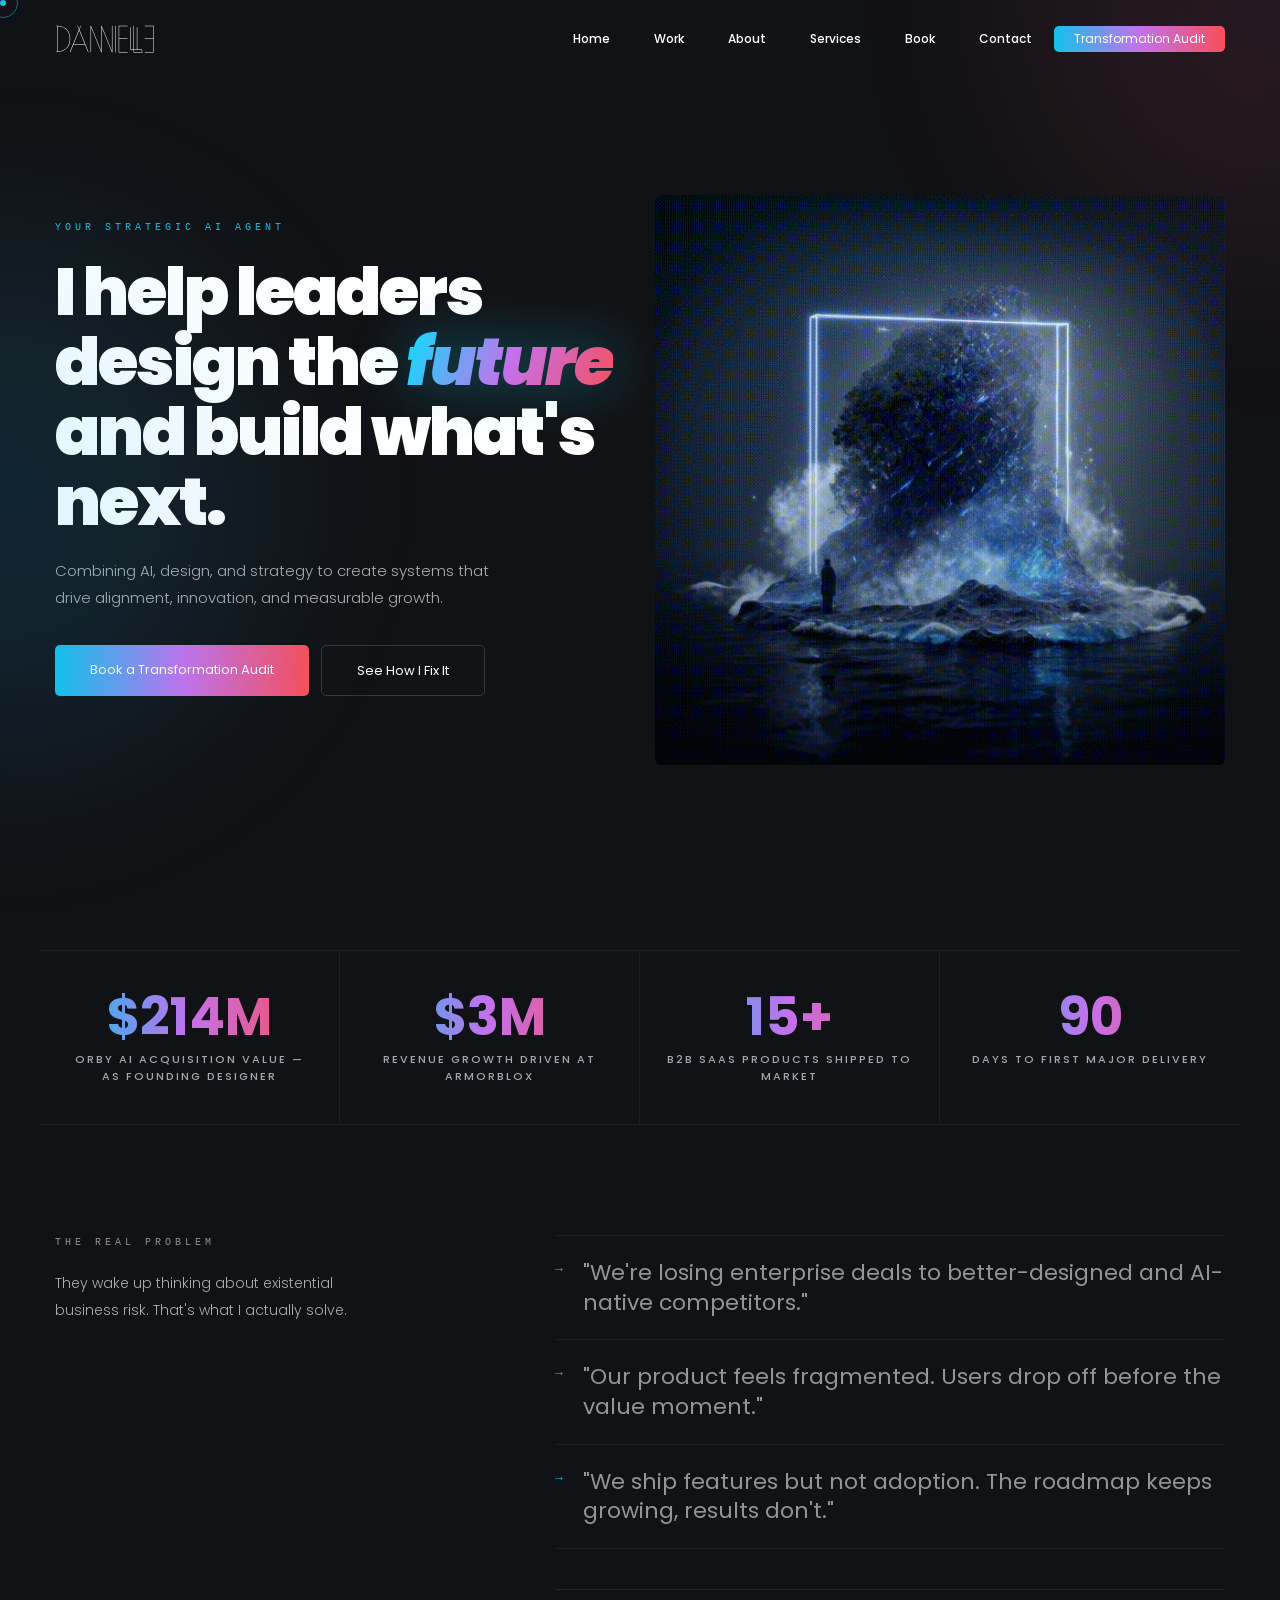
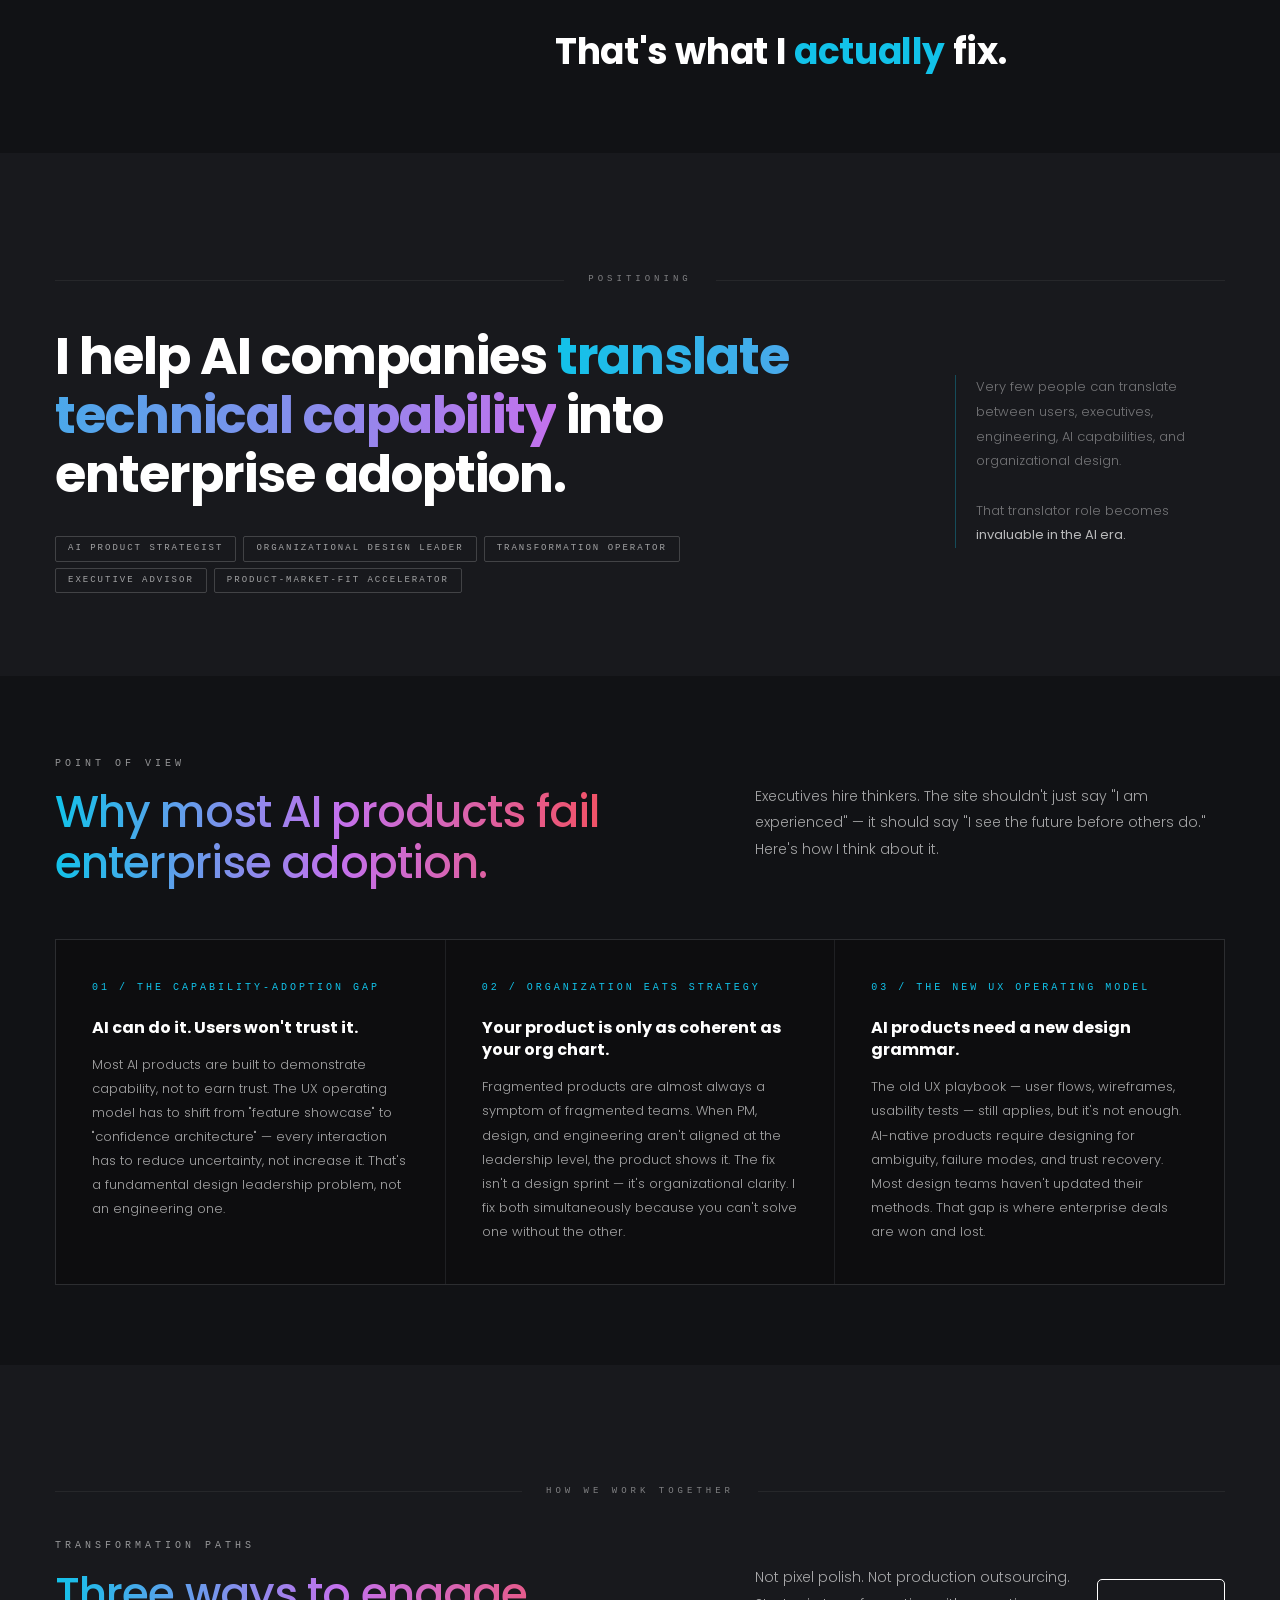
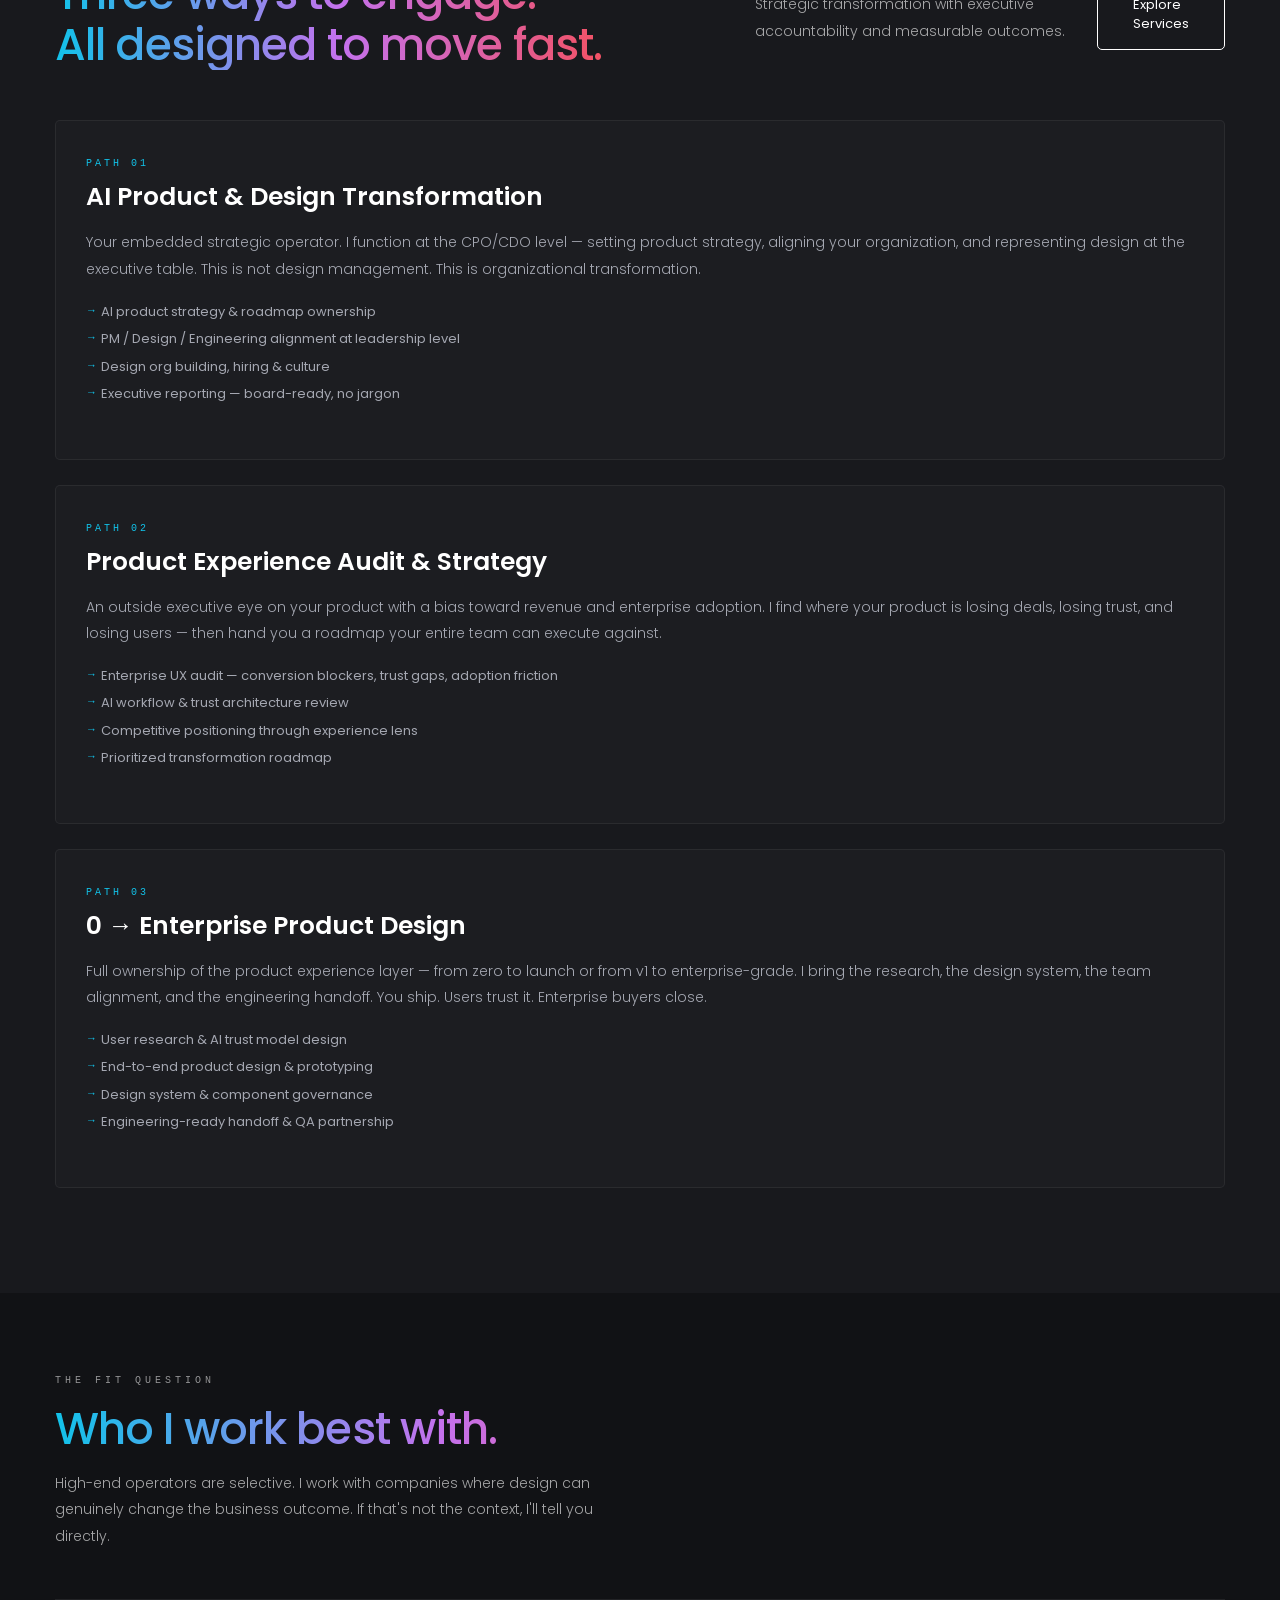
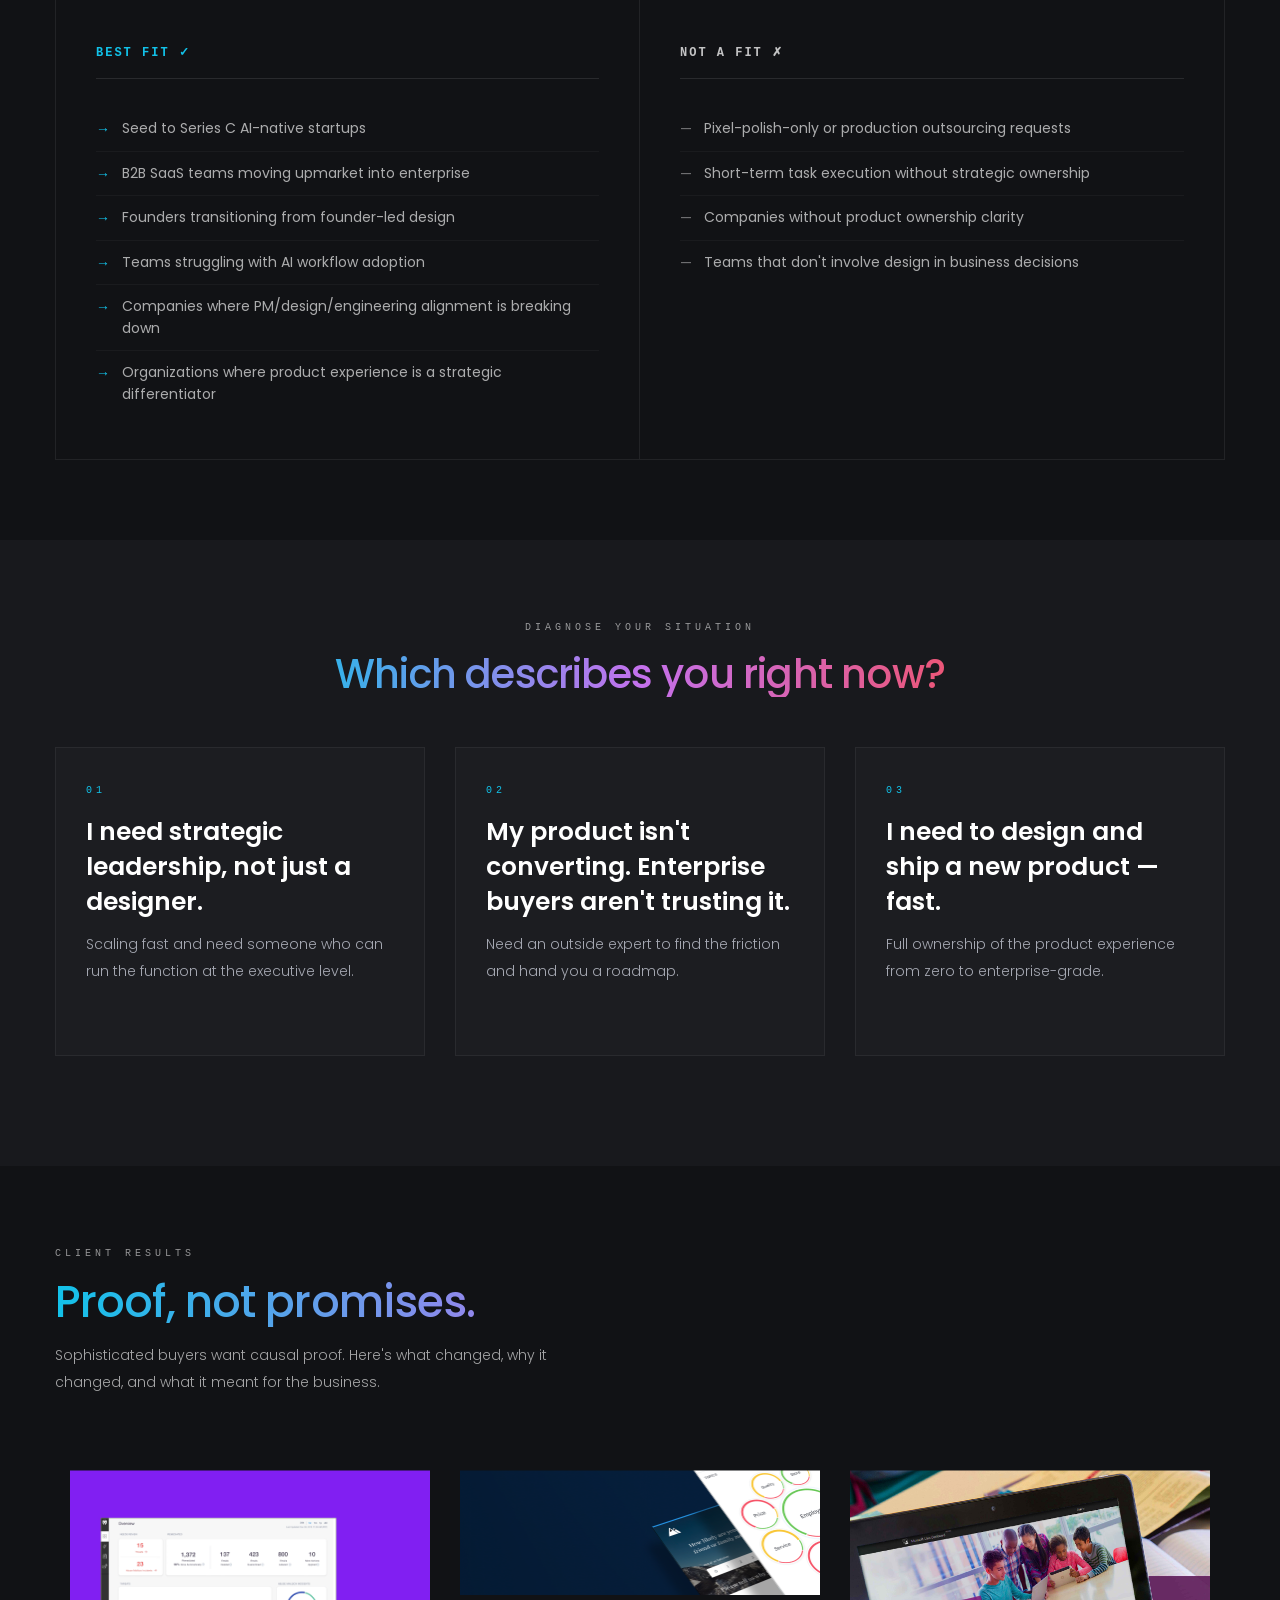
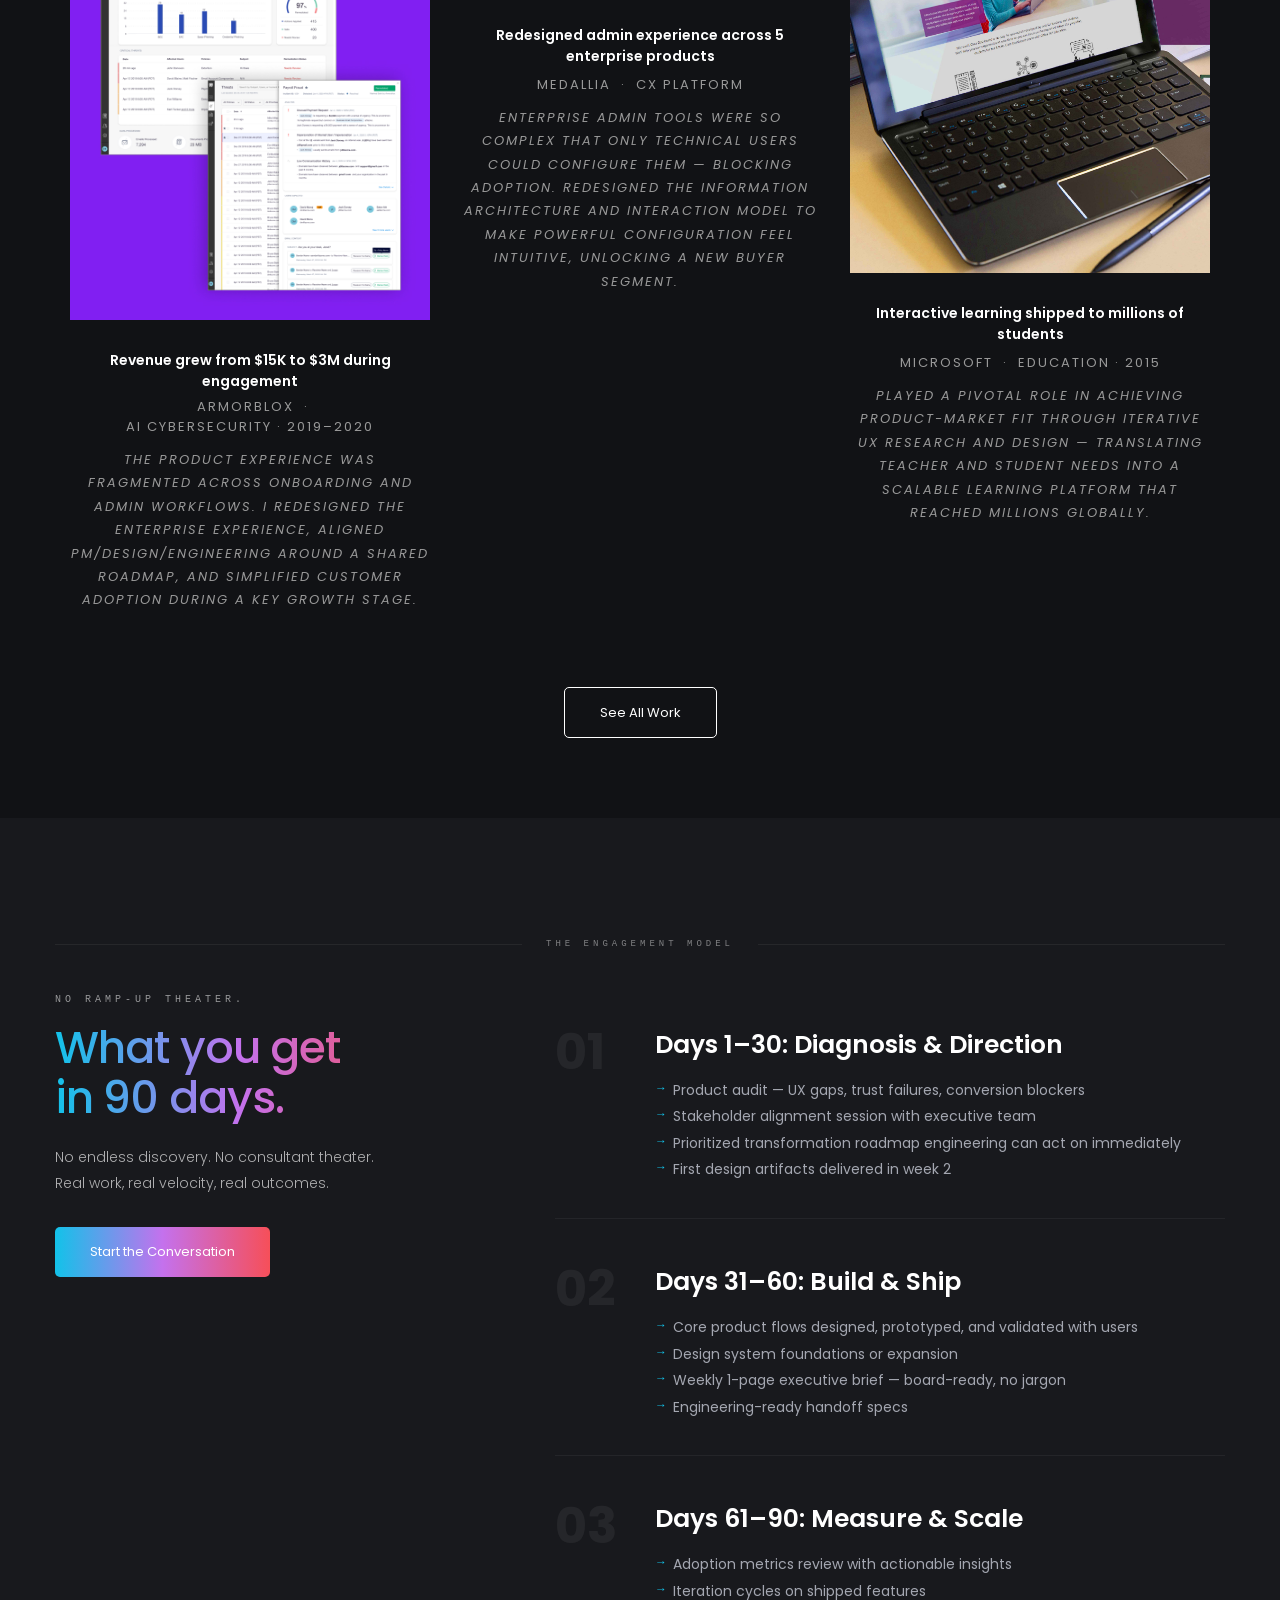
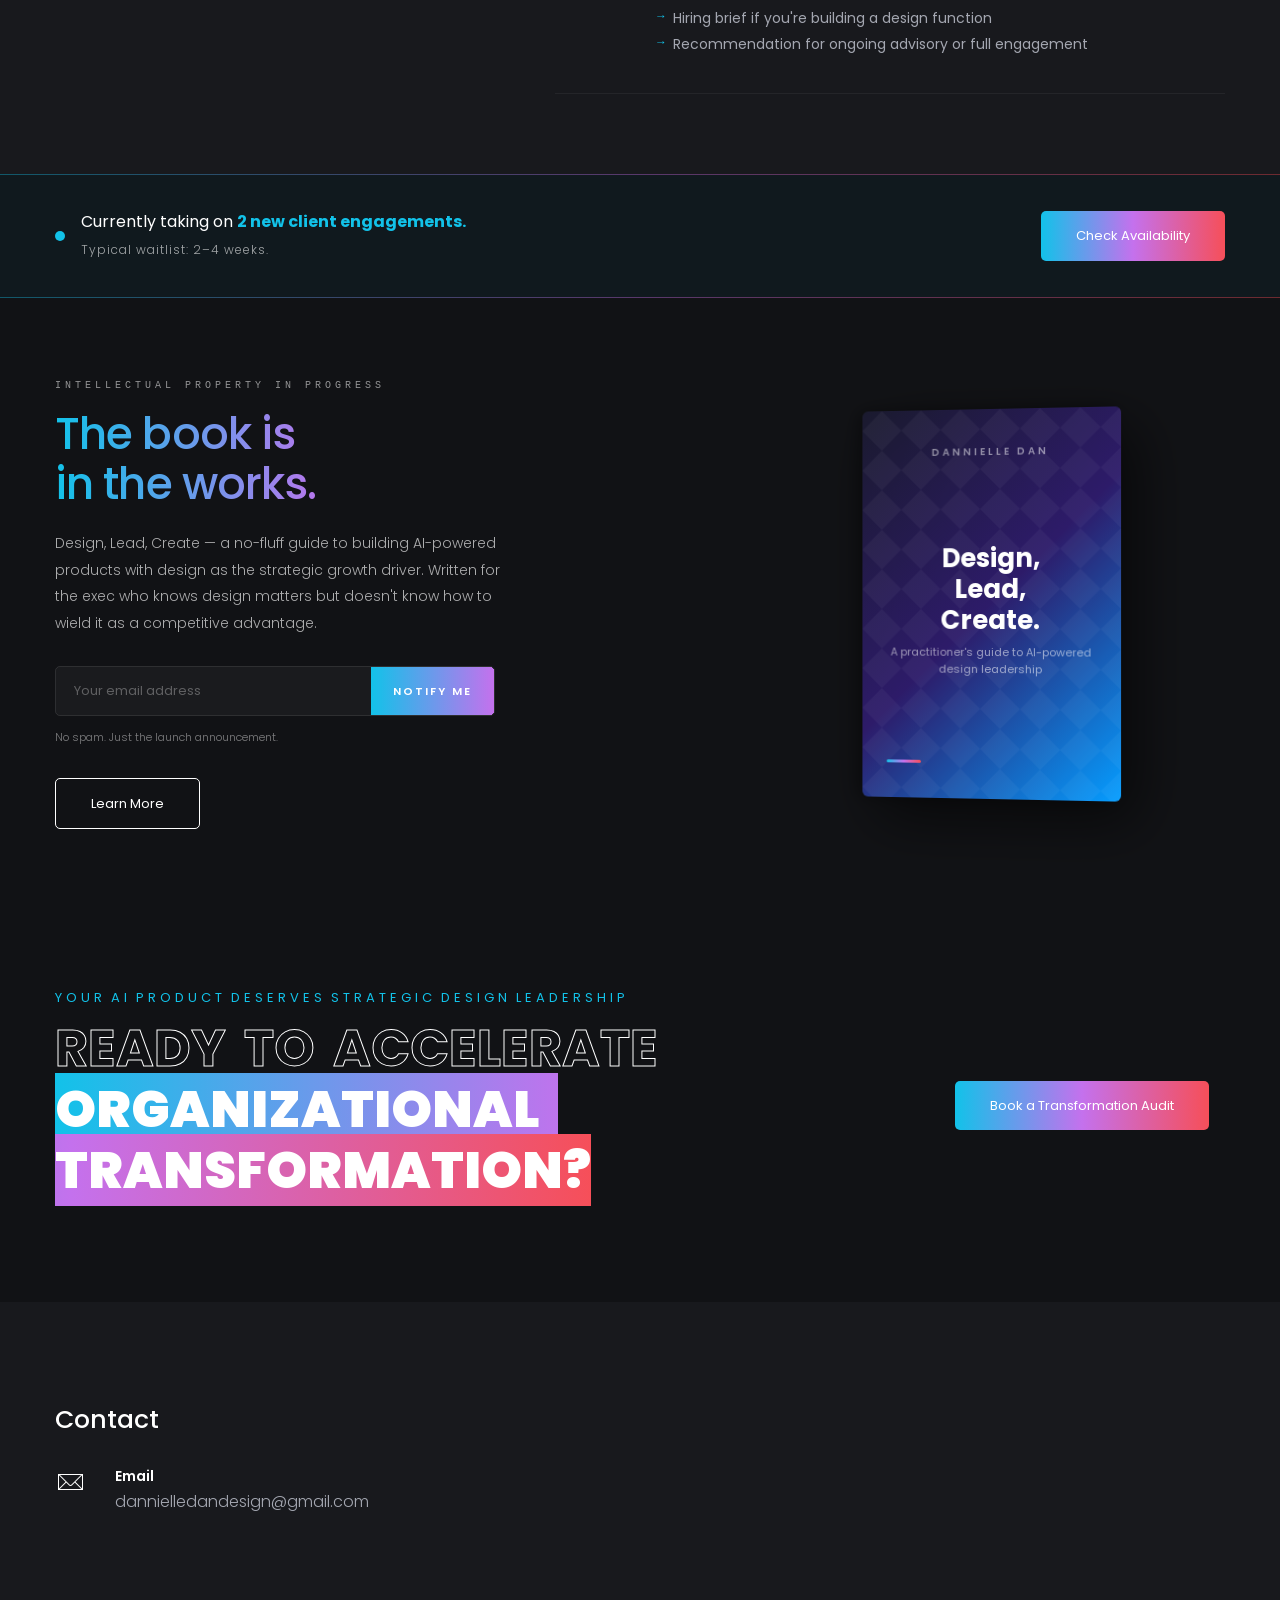
==== commit 6ce995cf: "Wire all book signup forms to Google Sheets via Apps Script Adds shared js/signup.js and js/signup-s" ====
--- a/index.html
+++ b/index.html
@@ -1095,10 +1095,11 @@
             <span class="mono-label">Intellectual Property in Progress</span>
             <h3 class="wow color-font" data-wow-delay=".4s" style="font-size:clamp(28px,3.5vw,44px); line-height:1.15; letter-spacing:-0.02em;">The book is<br>in the works.</h3>
             <p class="mt-20 mb-30" style="line-height:1.9; max-width:460px; font-size:14px; color:rgba(255,255,255,0.65);">Design, Lead, Create — a no-fluff guide to building AI-powered products with design as the strategic growth driver. Written for the exec who knows design matters but doesn't know how to wield it as a competitive advantage.</p>
-            <form class="email-signup wow fadeInUp" data-wow-delay=".5s" onsubmit="handleSignup(event)">
+            <form class="email-signup wow fadeInUp" data-wow-delay=".5s" onsubmit="handleSignup(event,'confirm-home')" data-source="homepage">
               <input type="email" placeholder="Your email address" required>
               <button type="submit">Notify Me</button>
             </form>
+            <p id="confirm-home" style="display:none; font-size:12px; color:#12c2e9; margin-top:10px; font-weight:600;">✓ You're on the list. Thank you!</p>
             <p class="mt-10" style="font-size:11px; color:rgba(255,255,255,0.45);">No spam. Just the launch announcement.</p>
             <div class="mt-30">
               <a href="book.html" class="butn bord curve wow fadeInUp" data-wow-delay=".6s"><span>Learn More</span></a>
@@ -1167,16 +1168,8 @@
   <script src="js/jquery-migrate-3.0.0.min.js"></script>
   <script src="js/plugins.js"></script>
   <script src="js/scripts.js"></script>
+  <script src="js/signup.js"></script>
   <script>
-    // Book signup
-    function handleSignup(e) {
-      e.preventDefault();
-      var btn = e.target.querySelector('button');
-      btn.textContent = '✓ You\'re on the list!';
-      e.target.querySelector('input').value = '';
-      setTimeout(function(){ btn.textContent = 'Notify Me'; }, 3000);
-    }
-
     // Hero cycling — founder pain points
     (function() {
       var phrases = [
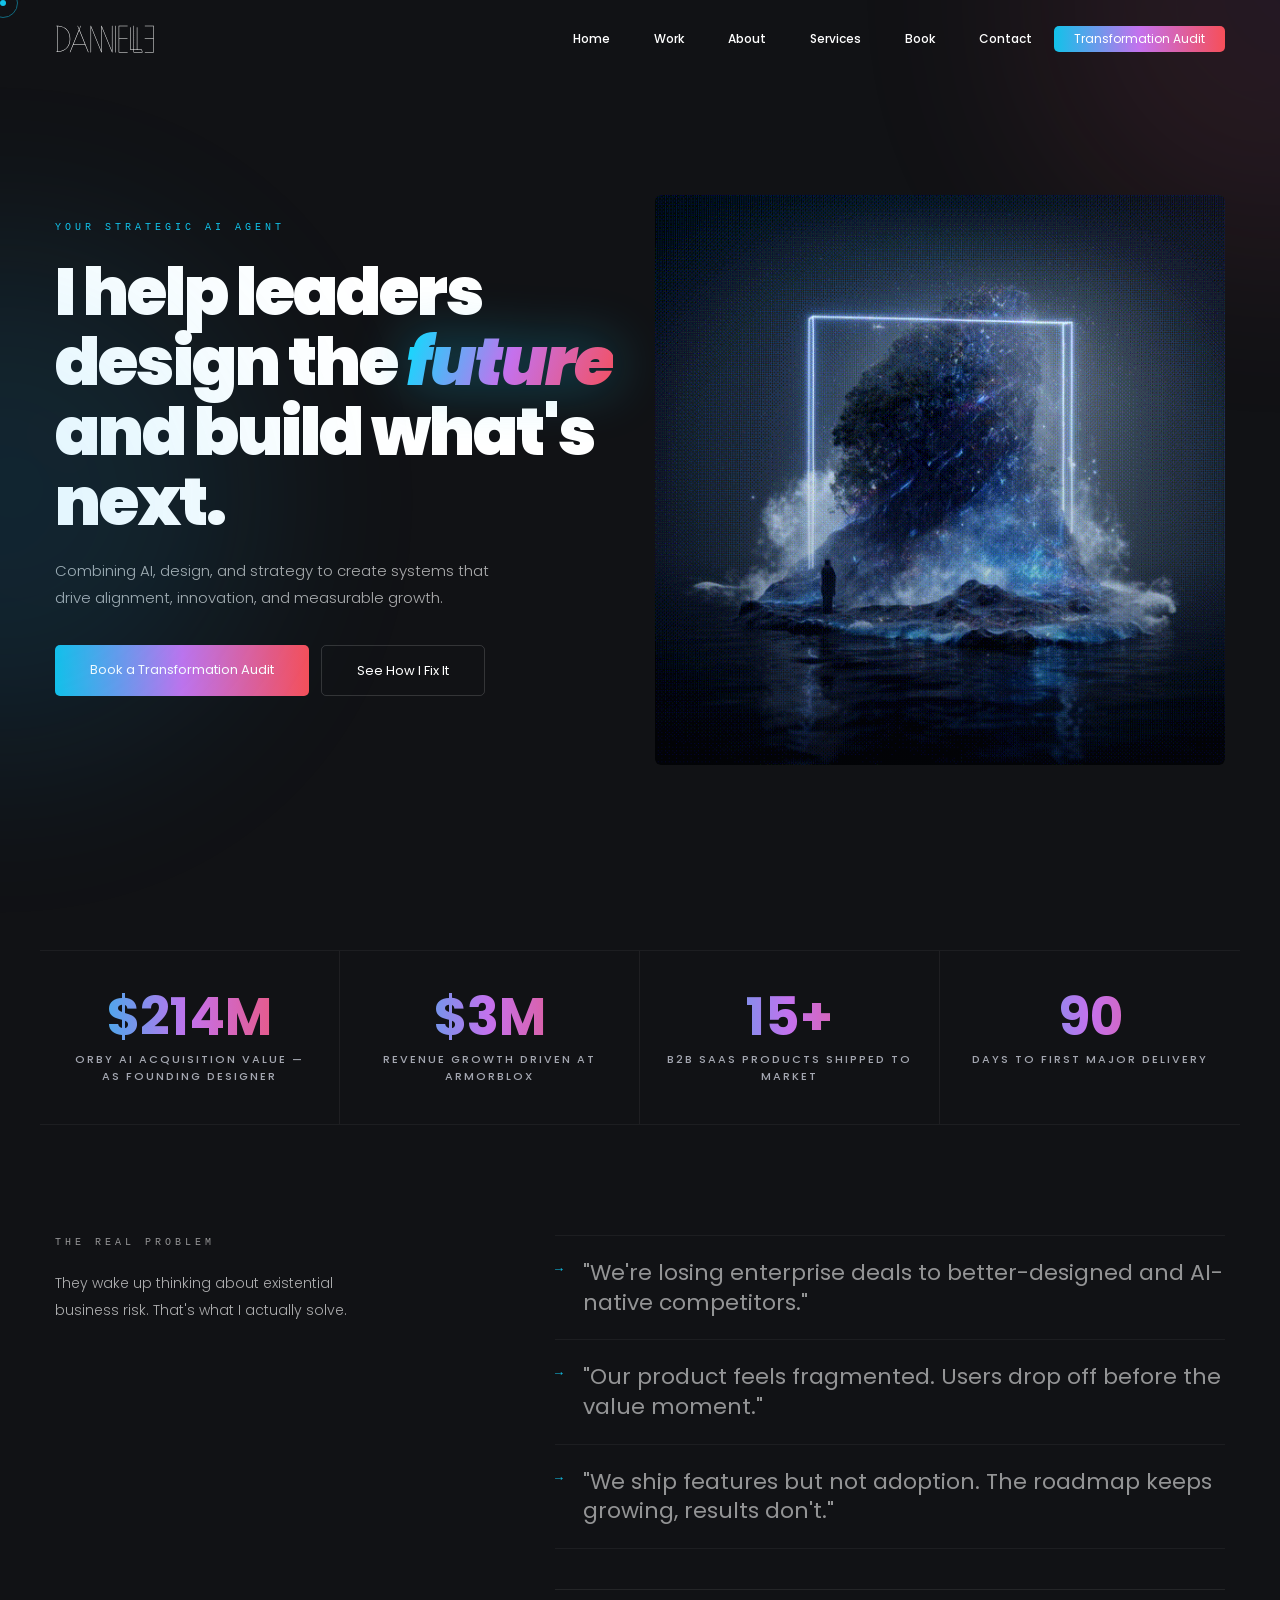
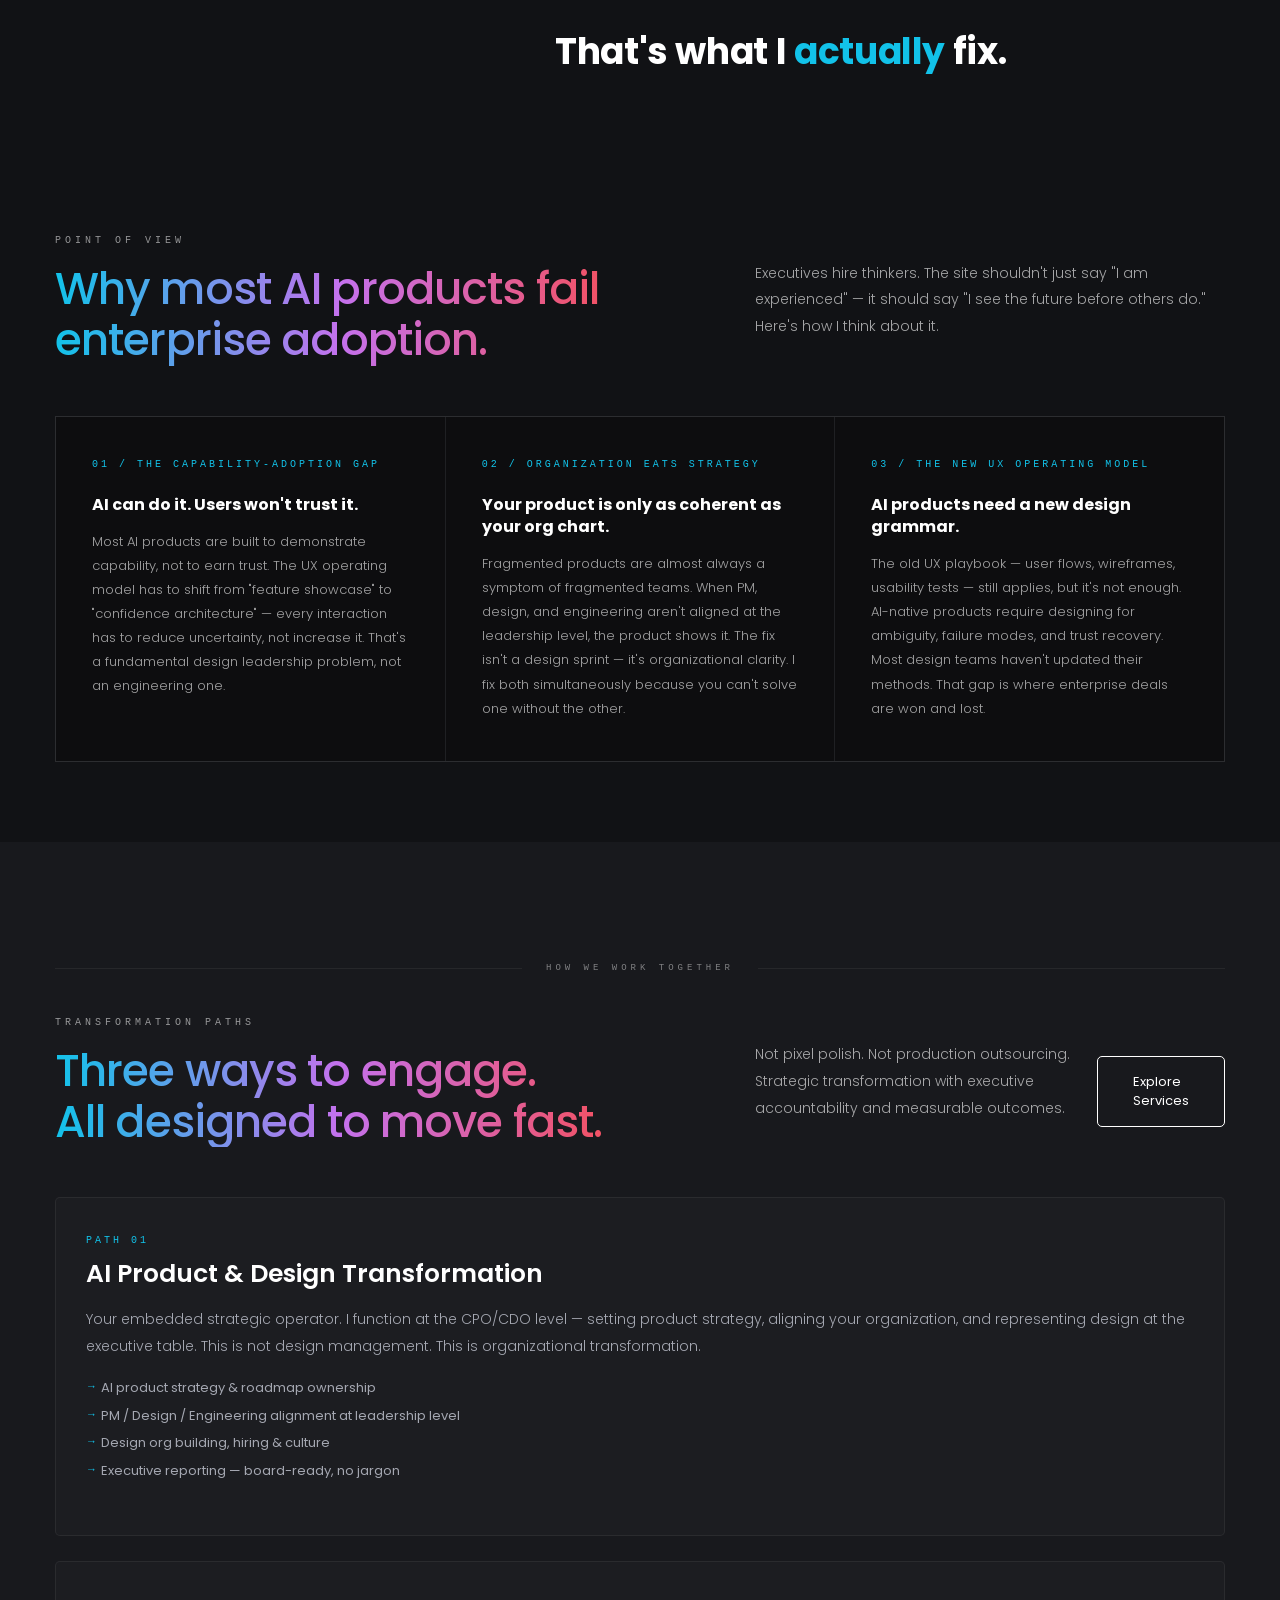
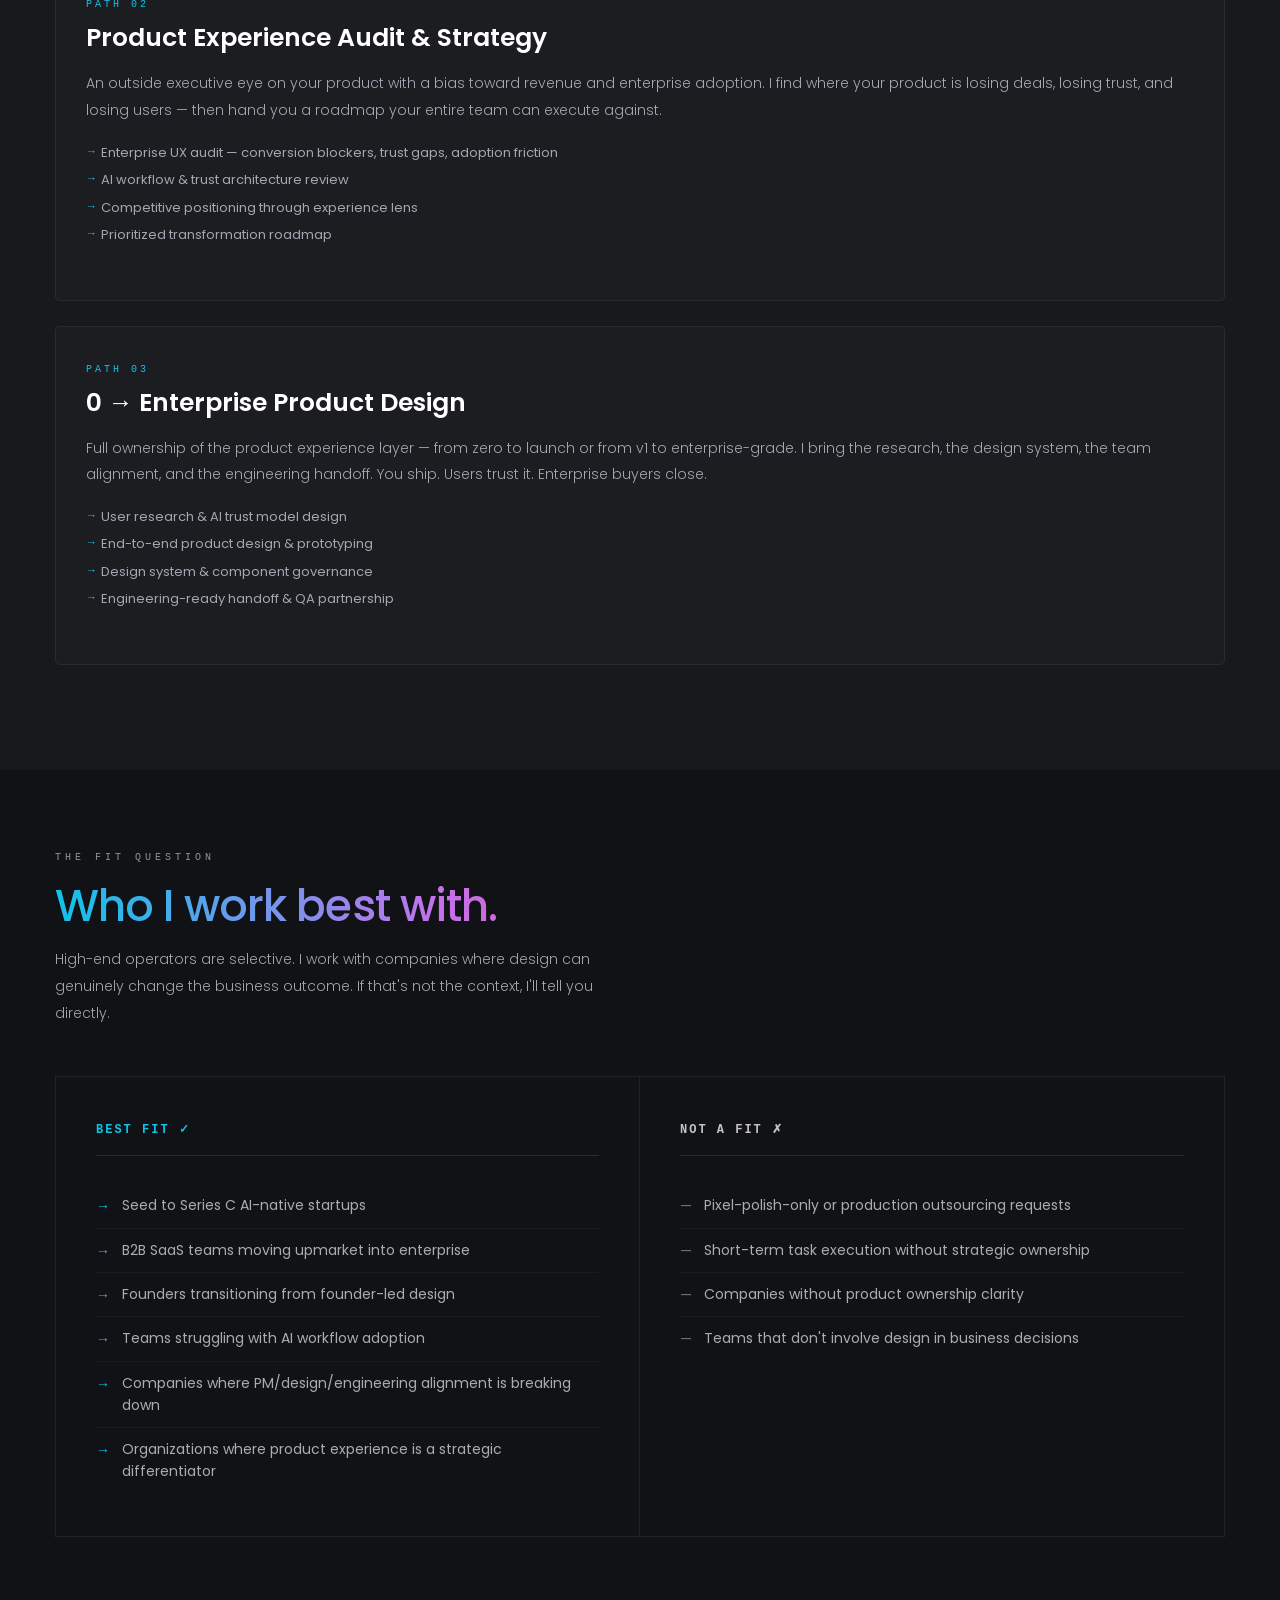
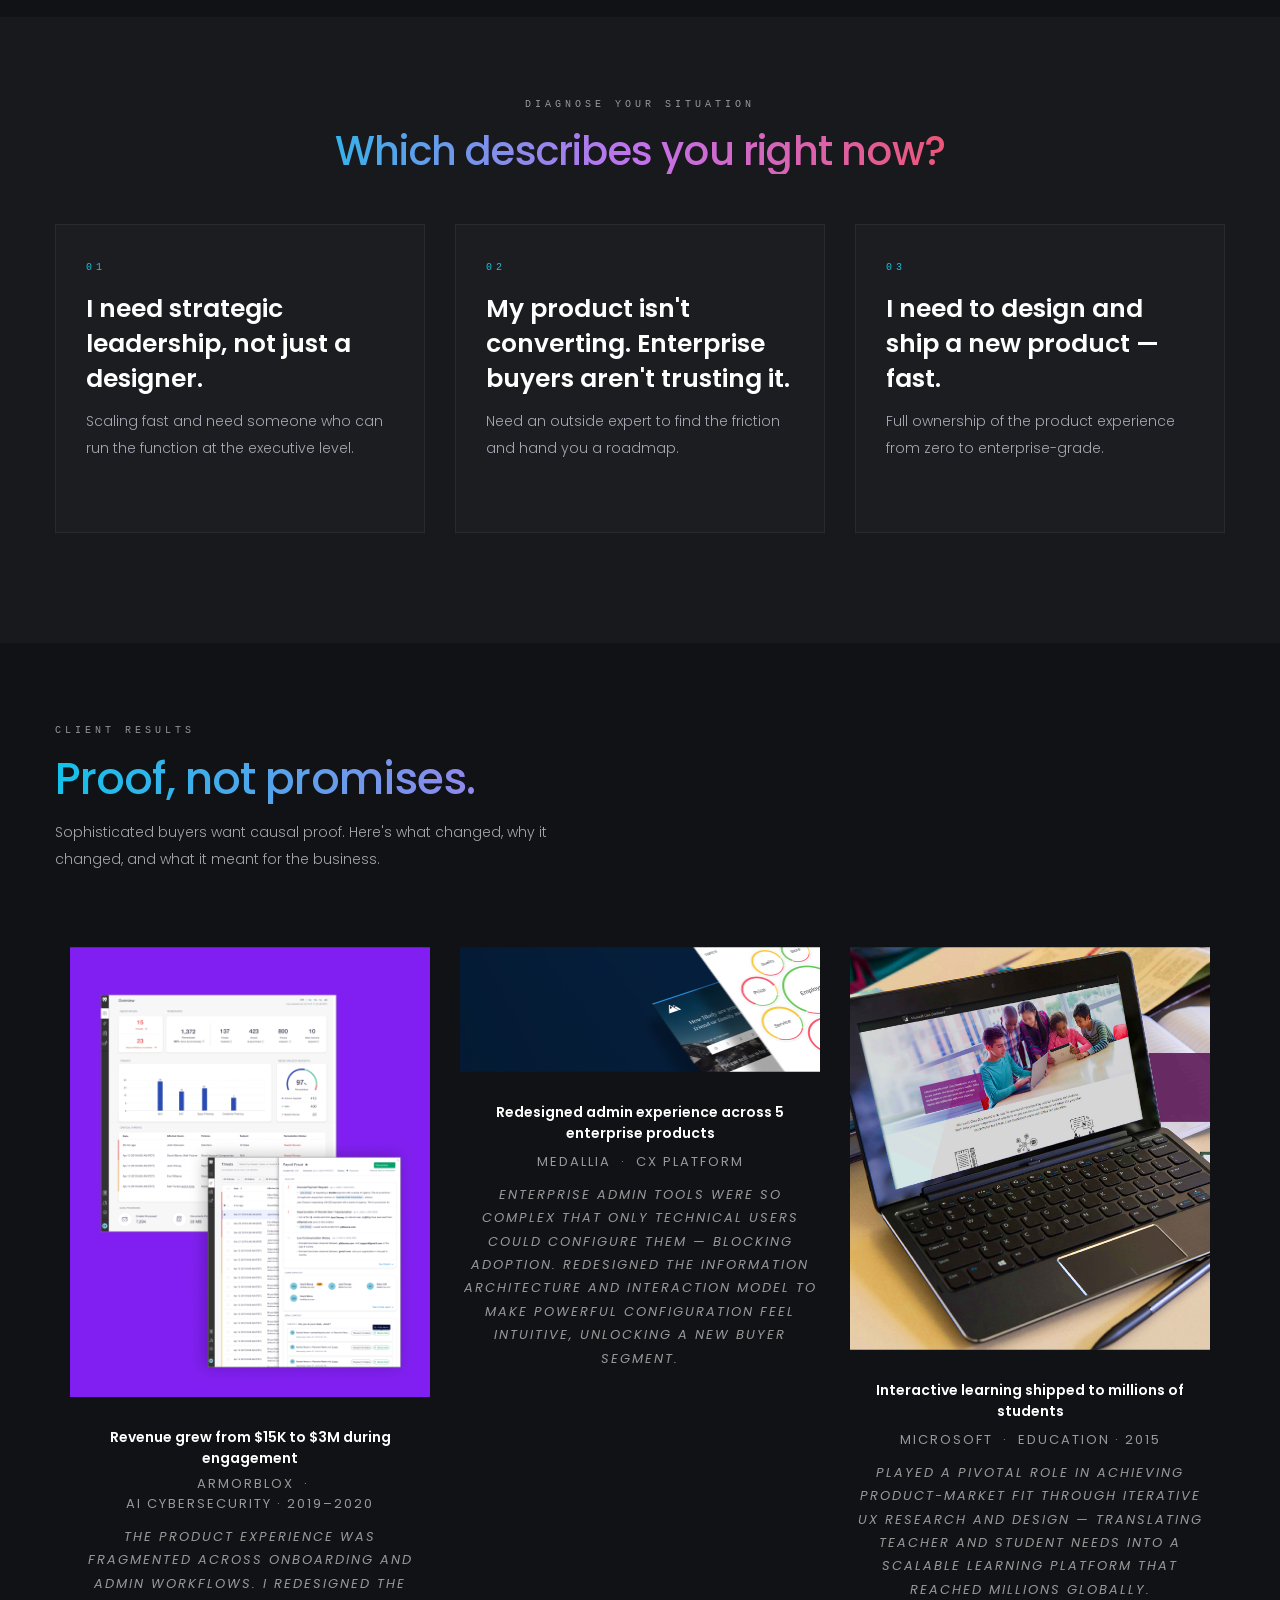
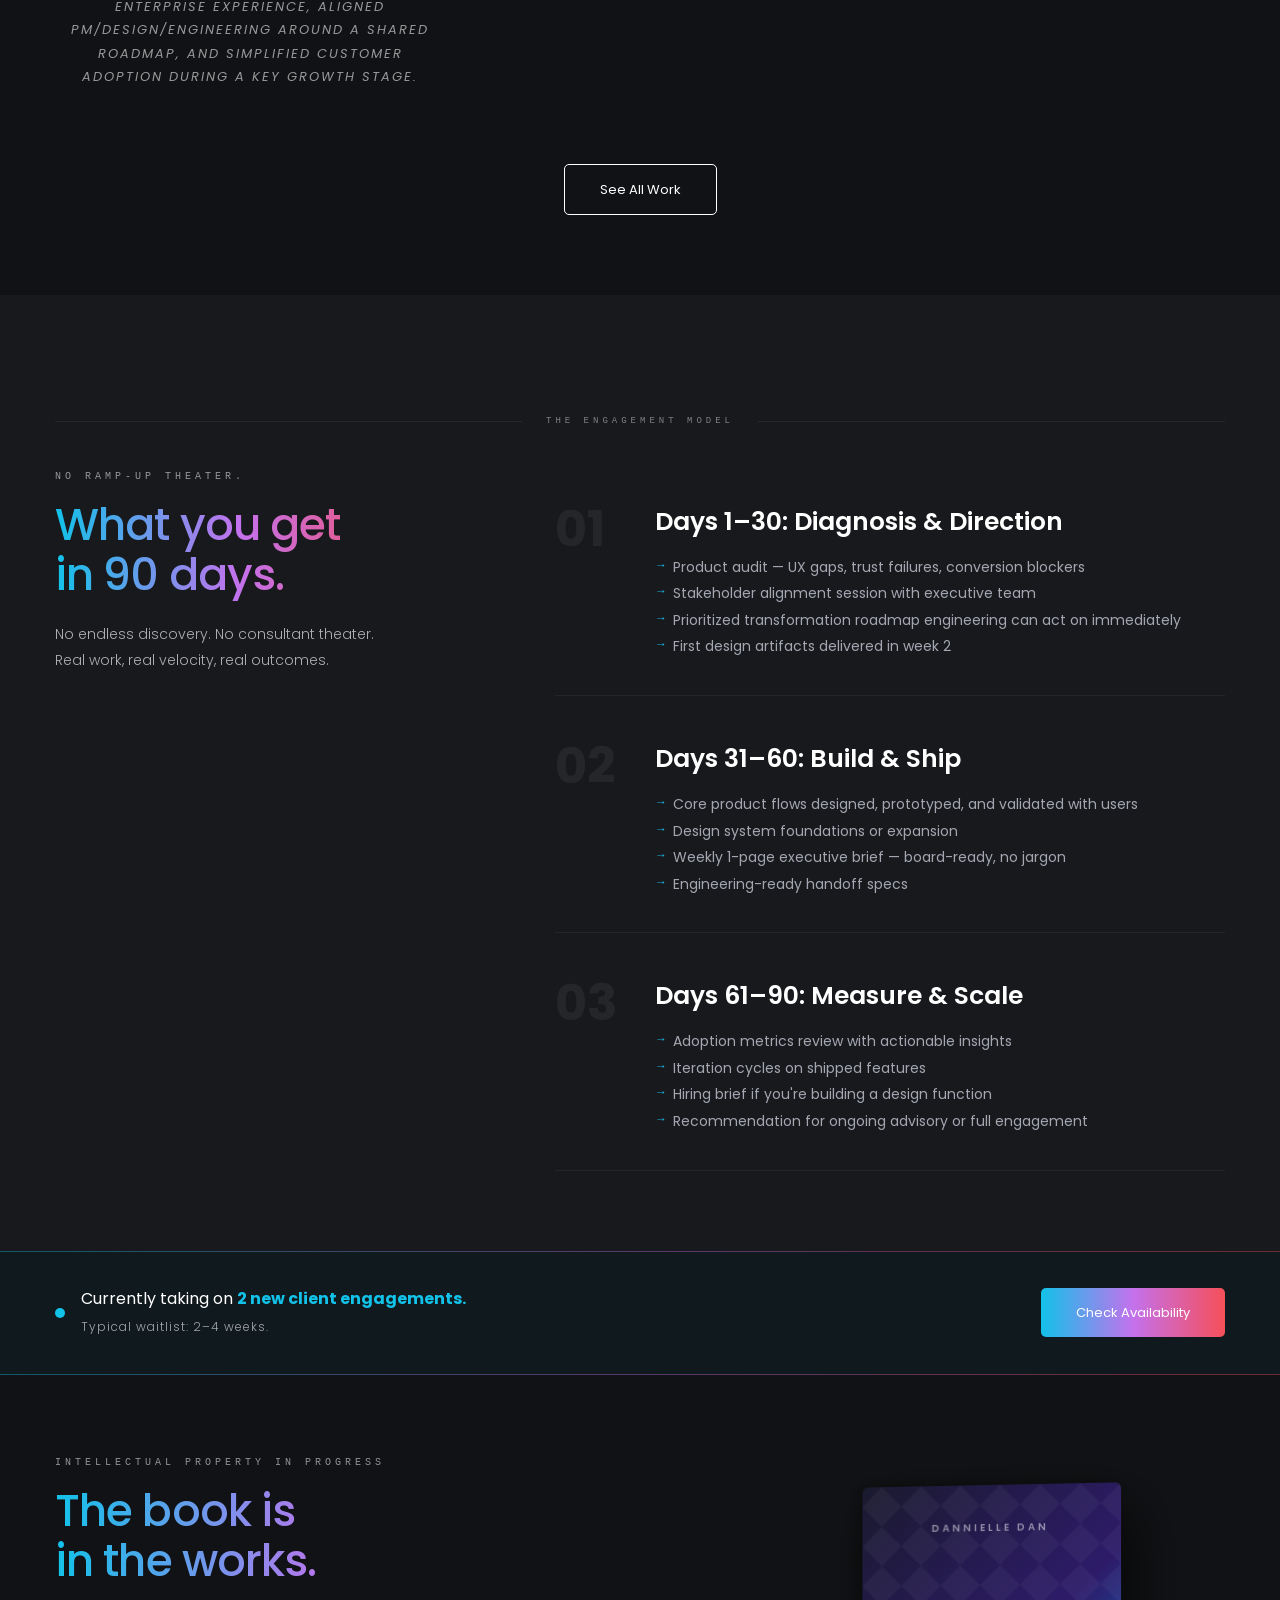
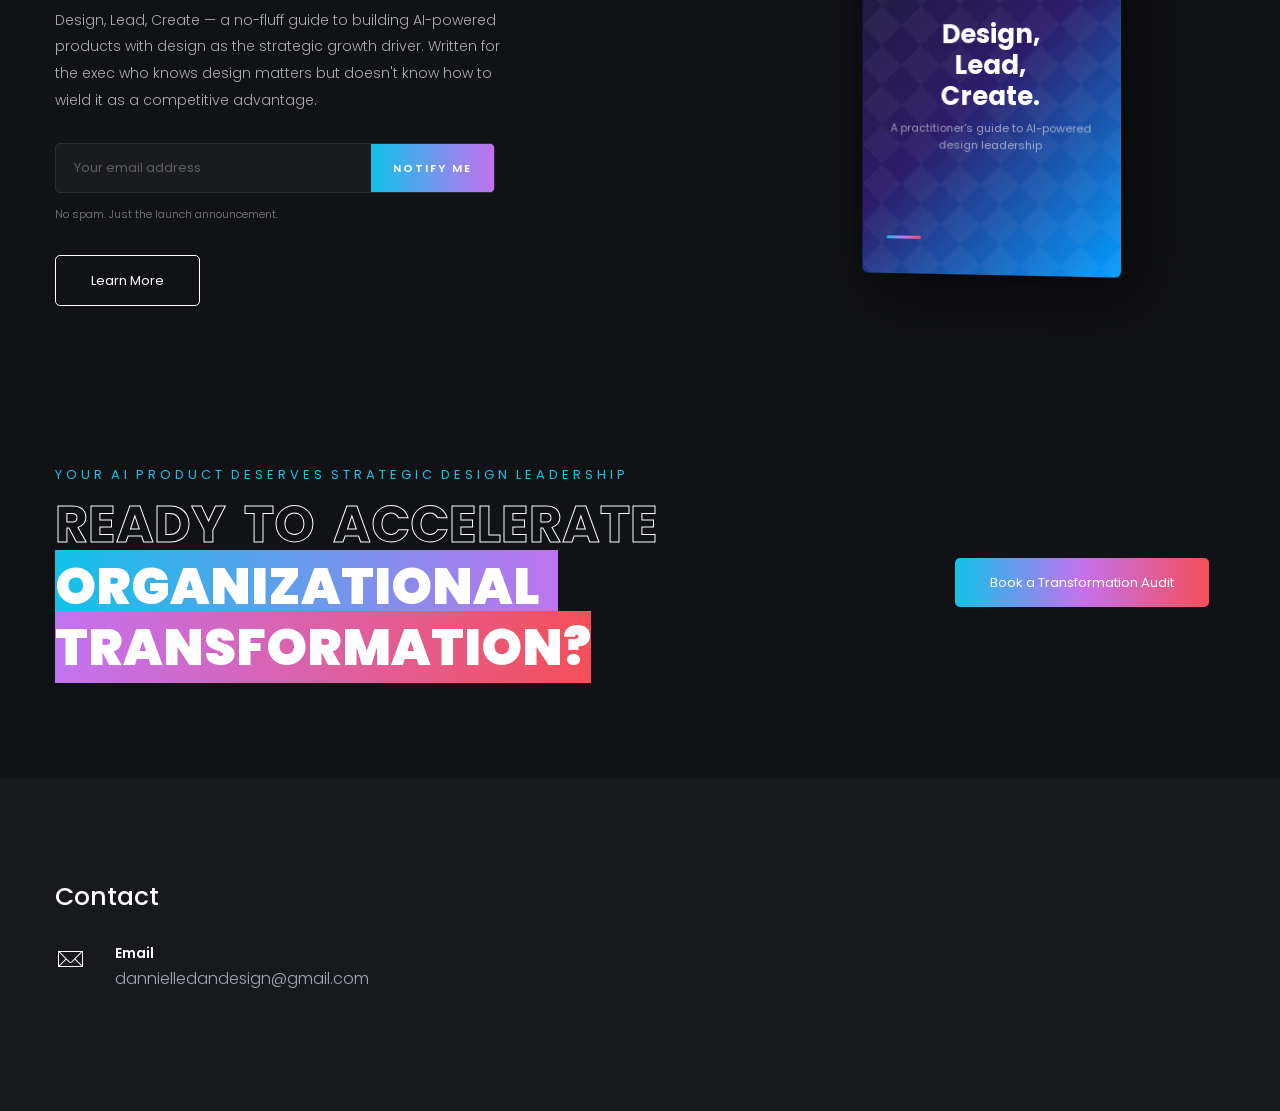
==== commit d5094f63: "Push local edits to book and homepage Co-Authored-By: Claude Sonnet 4.6 <noreply@anthropic.com>" ====
--- a/index.html
+++ b/index.html
@@ -712,37 +712,6 @@
       </div>
     </section>
 
-    <!-- ═══════════════════════════════════════
-         POSITIONING — The translator statement
-         ═══════════════════════════════════════ -->
-    <section class="section-padding sub-bg">
-      <div class="container">
-        <div class="editorial-sep">
-          <div class="sep-line"></div>
-          <div class="sep-label">Positioning</div>
-          <div class="sep-line"></div>
-        </div>
-        <div class="row align-items-center">
-          <div class="col-lg-8 md-mb50">
-            <p class="translator-stmt wow fadeInUp">
-              I help AI companies <em>translate technical capability</em> into enterprise adoption.
-            </p>
-            <div class="mt-30 wow fadeIn" data-wow-delay=".4s">
-              <span class="role-tag">AI Product Strategist</span>
-              <span class="role-tag">Organizational Design Leader</span>
-              <span class="role-tag">Transformation Operator</span>
-              <span class="role-tag">Executive Advisor</span>
-              <span class="role-tag">Product-Market-Fit Accelerator</span>
-            </div>
-          </div>
-          <div class="col-lg-3 offset-lg-1 wow fadeIn" data-wow-delay=".5s">
-            <p style="font-size:13px; color:rgba(255,255,255,0.4); line-height:1.9; border-left:1px solid rgba(18,194,233,0.3); padding-left:20px;">
-              Very few people can translate between users, executives, engineering, AI capabilities, and organizational design.<br><br>That translator role becomes <strong style="color:rgba(255,255,255,0.7);">invaluable in the AI era.</strong>
-            </p>
-          </div>
-        </div>
-      </div>
-    </section>
 
 
 
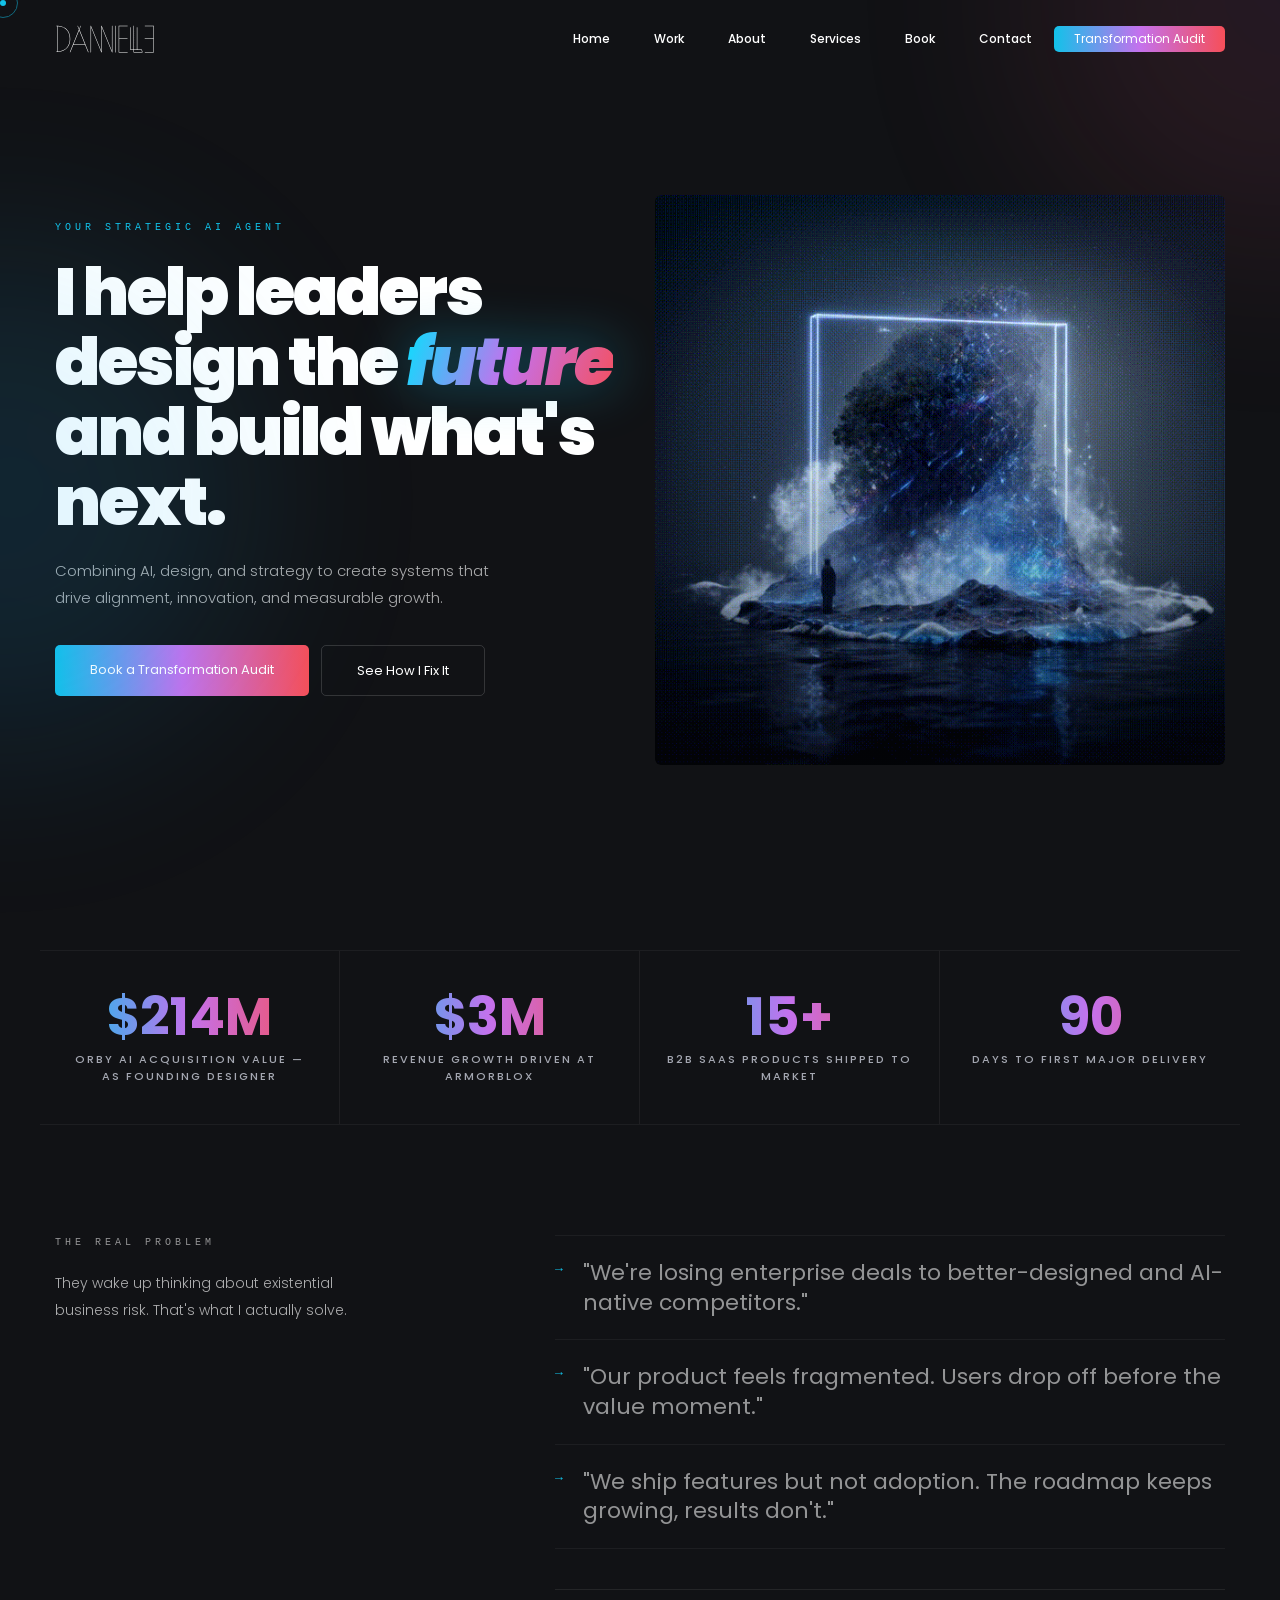
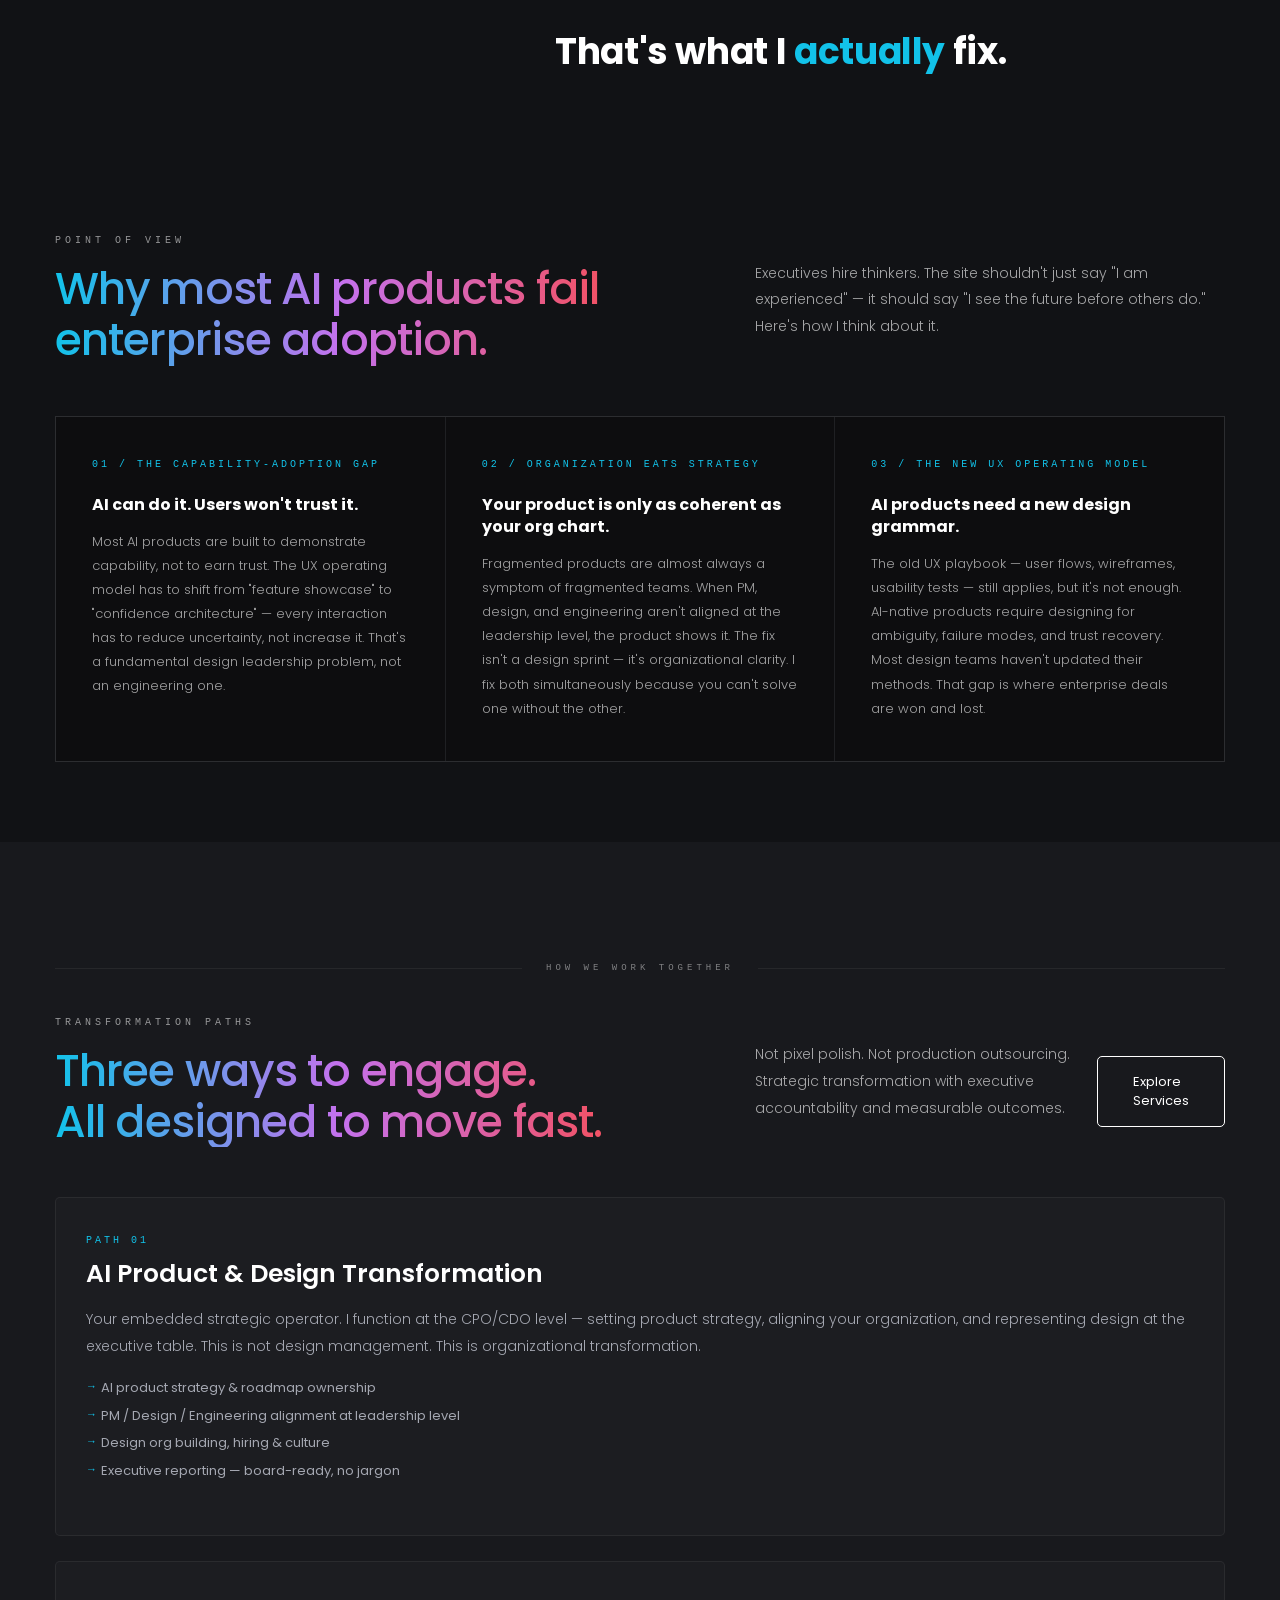
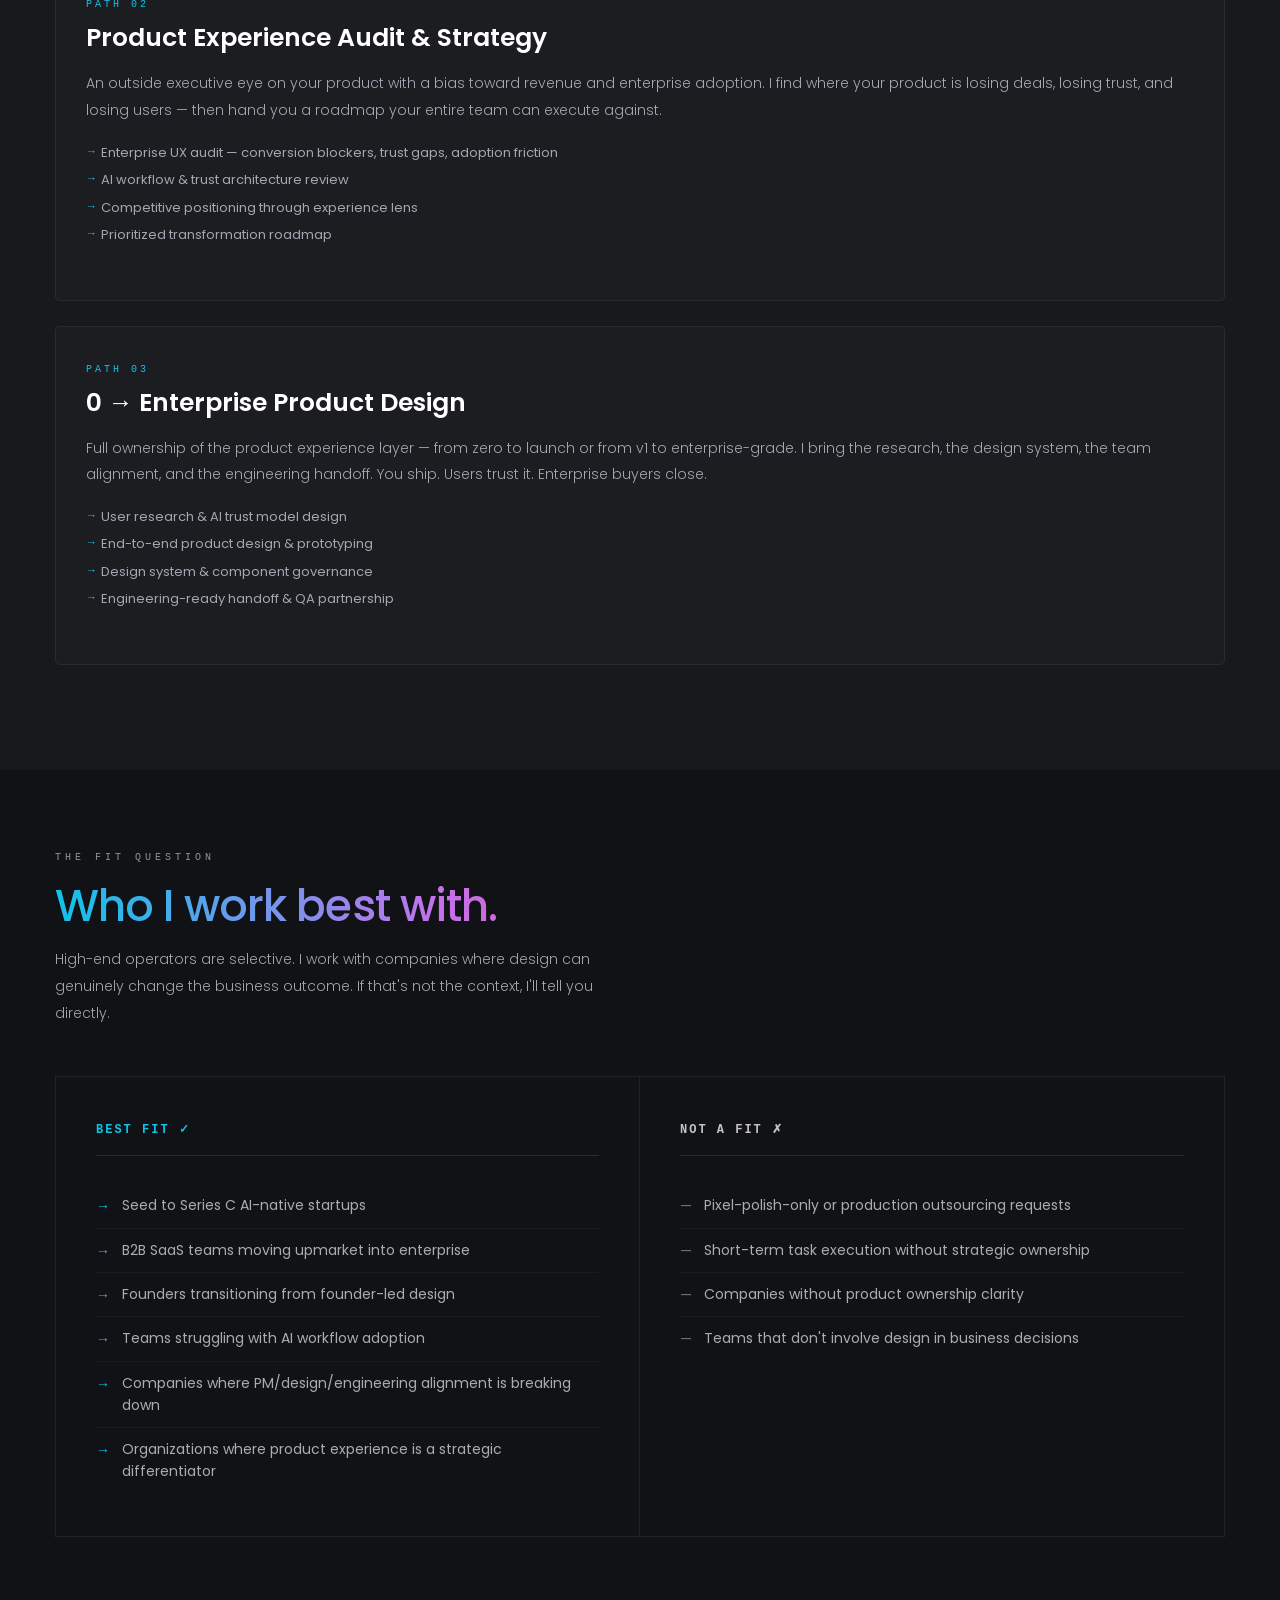
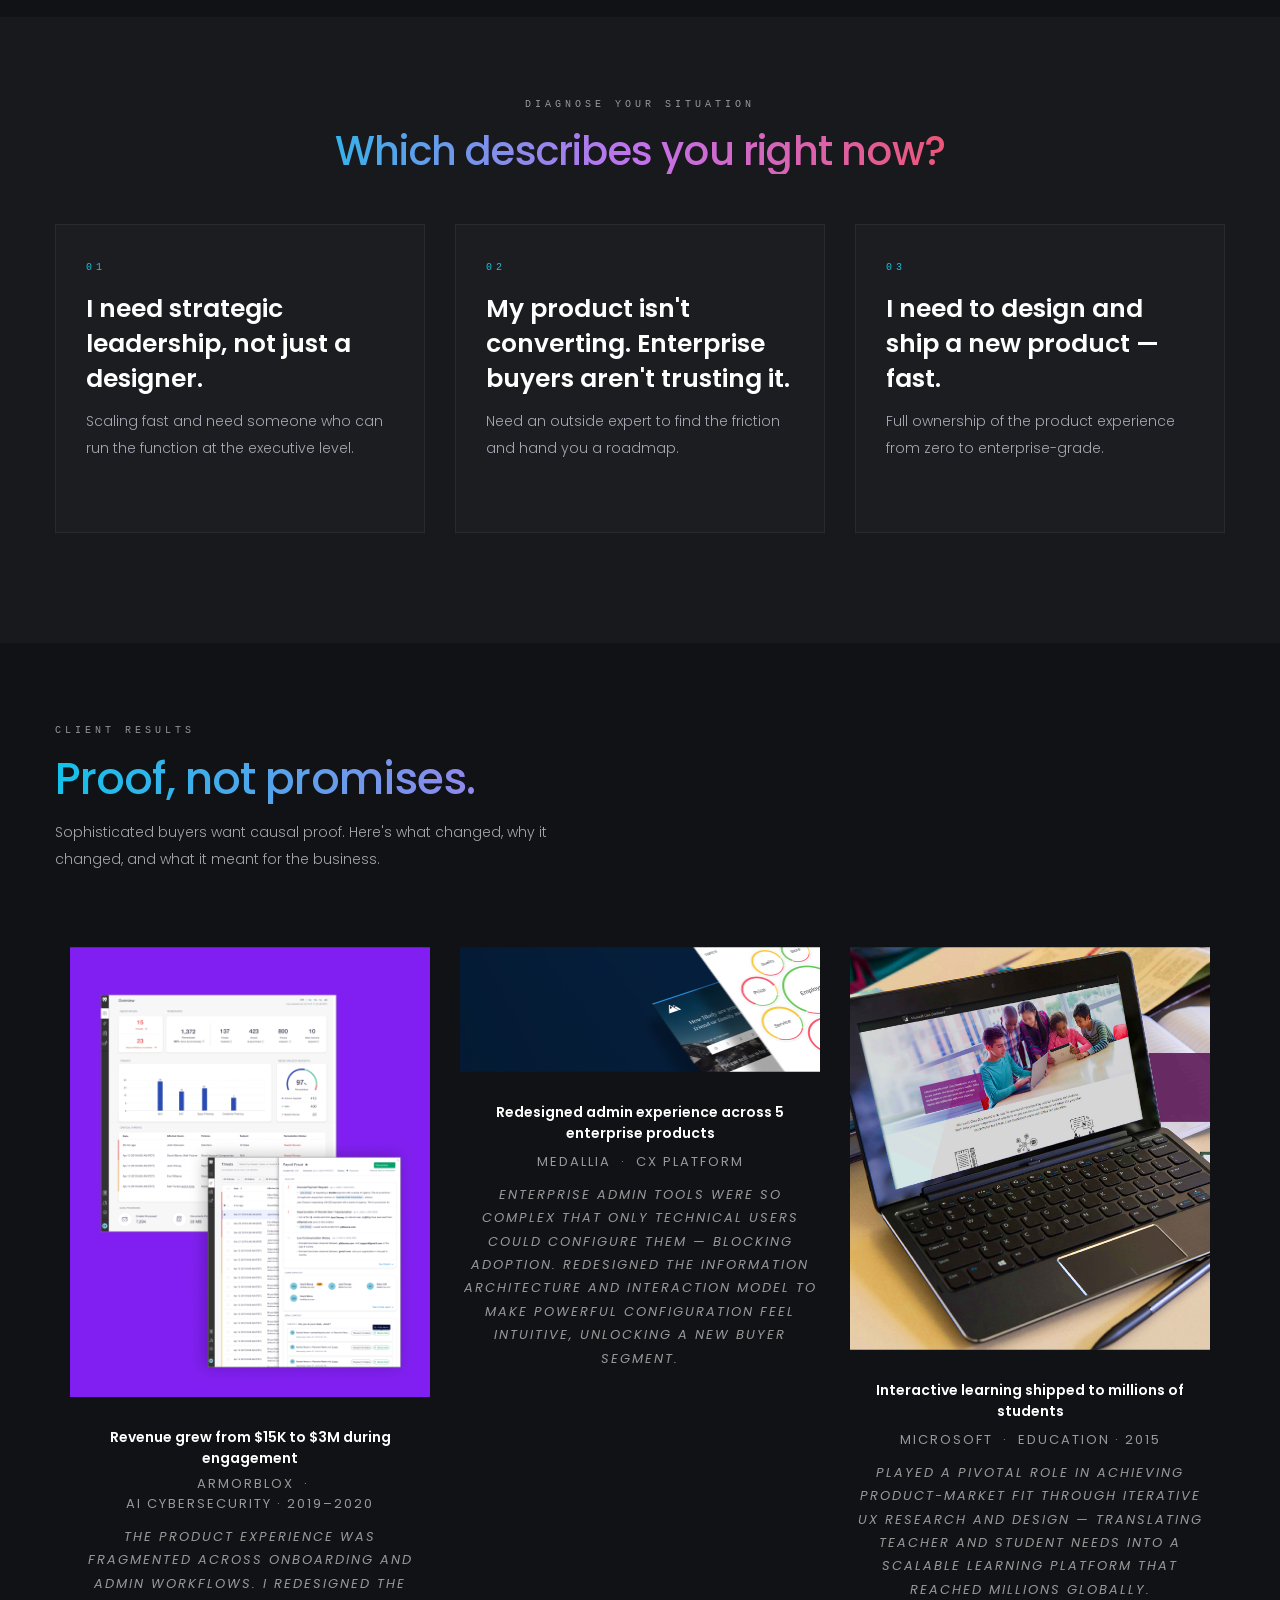
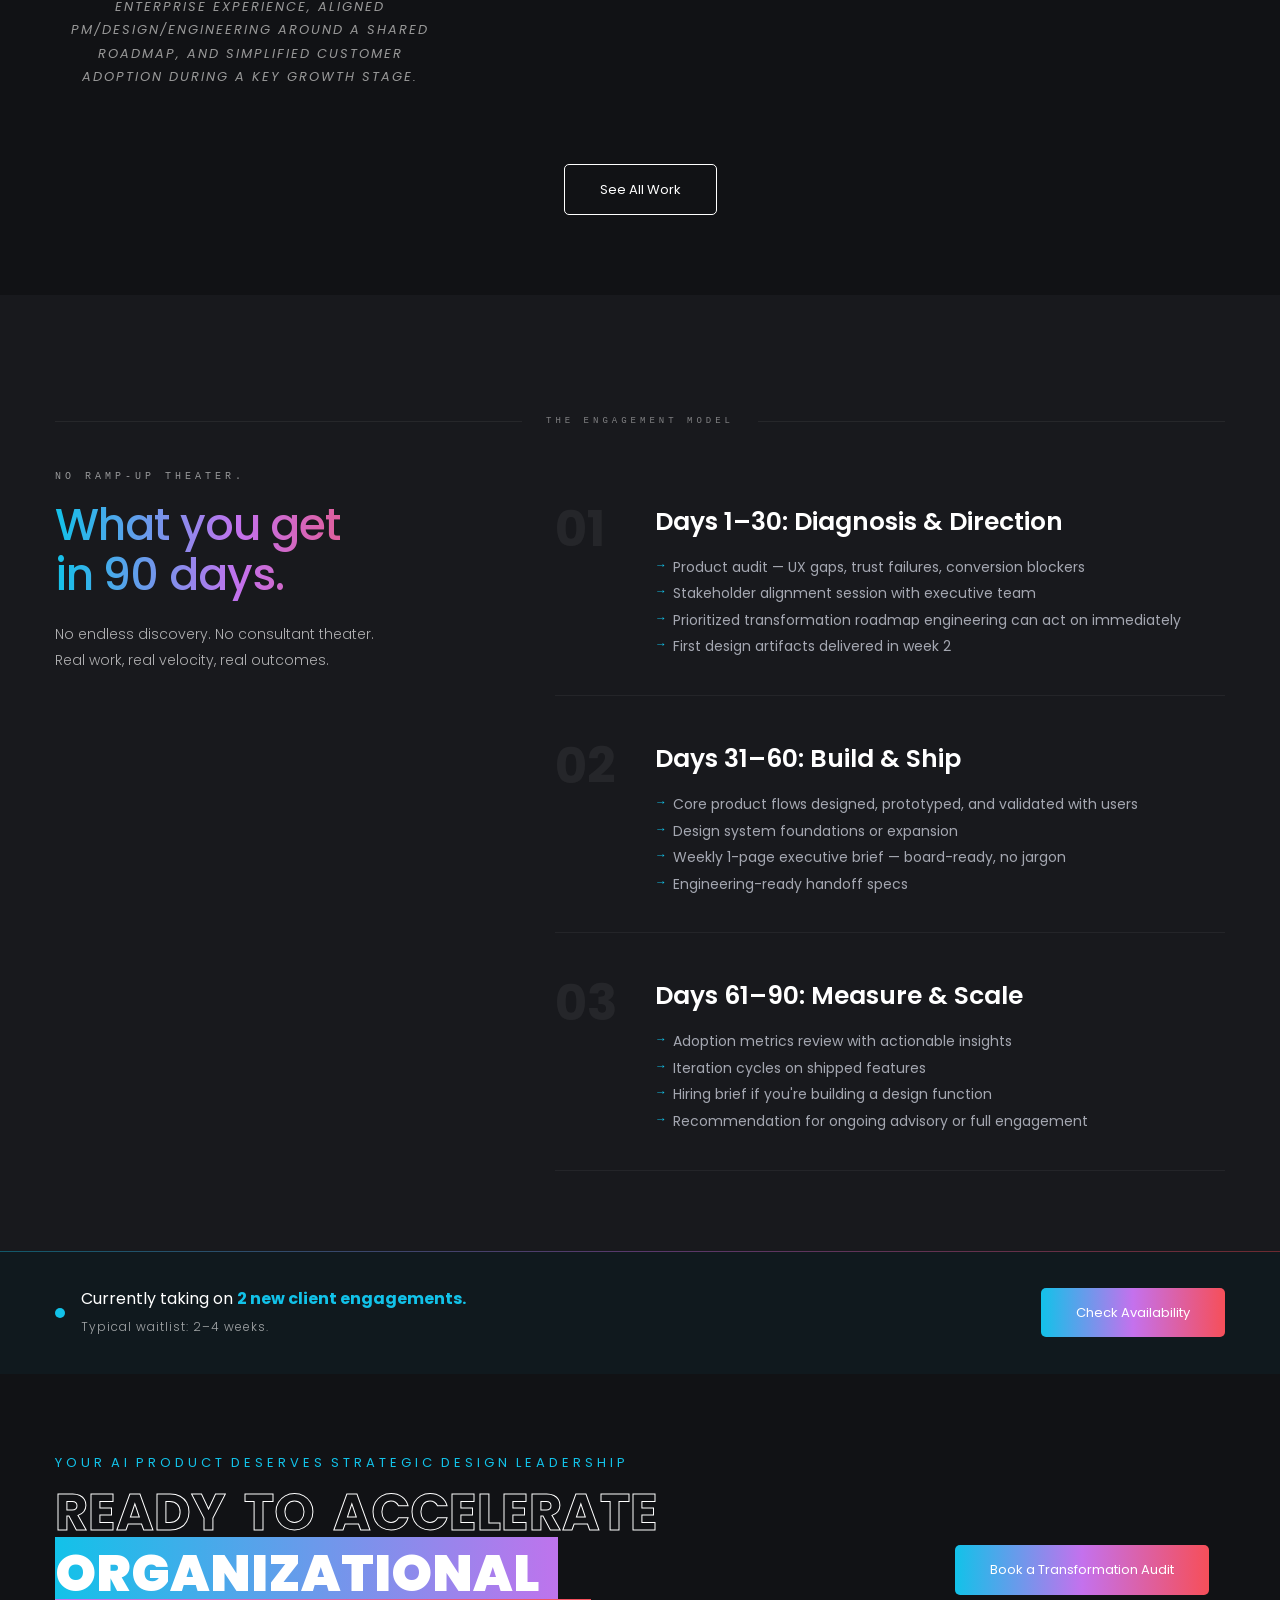
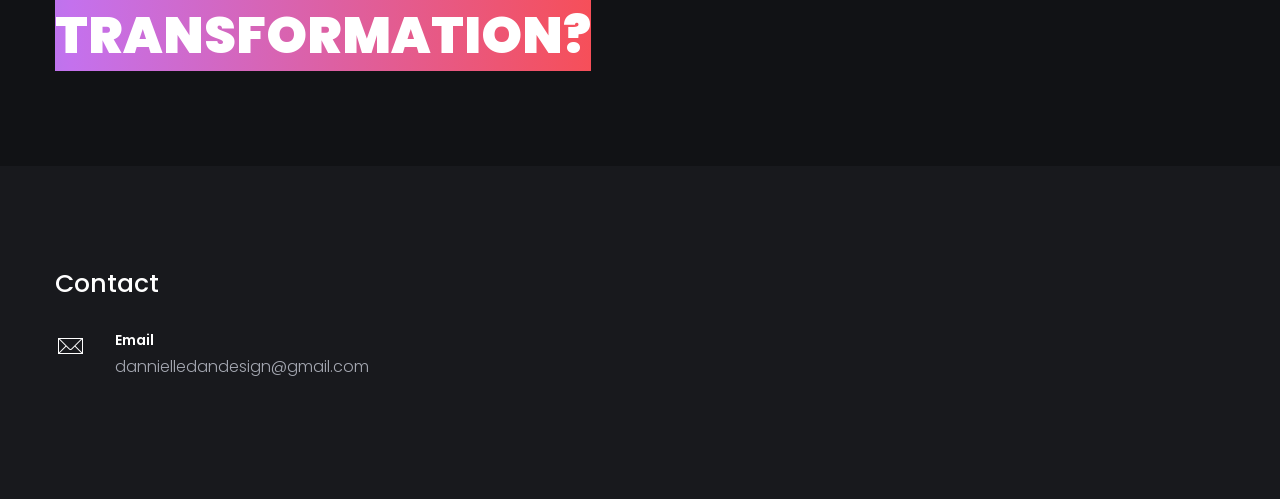
==== commit 19177d59: "Remove book teaser section from homepage Co-Authored-By: Claude Sonnet 4.6 <noreply@anthropic.com>" ====
--- a/index.html
+++ b/index.html
@@ -1048,41 +1048,6 @@
           </div>
           <div class="col-lg-4 col-md-5 text-right mt-mobile">
             <a href="mailto:dannielledandesign@gmail.com?subject=Availability%20Check" class="butn color curve"><span>Check Availability</span></a>
-          </div>
-        </div>
-      </div>
-    </section>
-    <div class="grad-line"></div>
-
-    <!-- ═══════════════════════
-         BOOK TEASER
-         ═══════════════════════ -->
-    <section class="section-padding">
-      <div class="container">
-        <div class="row align-items-center">
-          <div class="col-lg-6 md-mb50">
-            <span class="mono-label">Intellectual Property in Progress</span>
-            <h3 class="wow color-font" data-wow-delay=".4s" style="font-size:clamp(28px,3.5vw,44px); line-height:1.15; letter-spacing:-0.02em;">The book is<br>in the works.</h3>
-            <p class="mt-20 mb-30" style="line-height:1.9; max-width:460px; font-size:14px; color:rgba(255,255,255,0.65);">Design, Lead, Create — a no-fluff guide to building AI-powered products with design as the strategic growth driver. Written for the exec who knows design matters but doesn't know how to wield it as a competitive advantage.</p>
-            <form class="email-signup wow fadeInUp" data-wow-delay=".5s" onsubmit="handleSignup(event,'confirm-home')" data-source="homepage">
-              <input type="email" placeholder="Your email address" required>
-              <button type="submit">Notify Me</button>
-            </form>
-            <p id="confirm-home" style="display:none; font-size:12px; color:#12c2e9; margin-top:10px; font-weight:600;">✓ You're on the list. Thank you!</p>
-            <p class="mt-10" style="font-size:11px; color:rgba(255,255,255,0.45);">No spam. Just the launch announcement.</p>
-            <div class="mt-30">
-              <a href="book.html" class="butn bord curve wow fadeInUp" data-wow-delay=".6s"><span>Learn More</span></a>
-            </div>
-          </div>
-          <div class="col-lg-5 offset-lg-1 text-center wow fadeInRight" data-wow-delay=".4s">
-            <div class="book-cover-v2 mx-auto">
-              <div class="book-author">Dannielle Dan</div>
-              <div>
-                <div class="book-title">Design,<br>Lead,<br>Create.</div>
-                <div class="book-sub">A practitioner's guide to AI-powered design leadership</div>
-              </div>
-              <div class="book-spine"></div>
-            </div>
           </div>
         </div>
       </div>
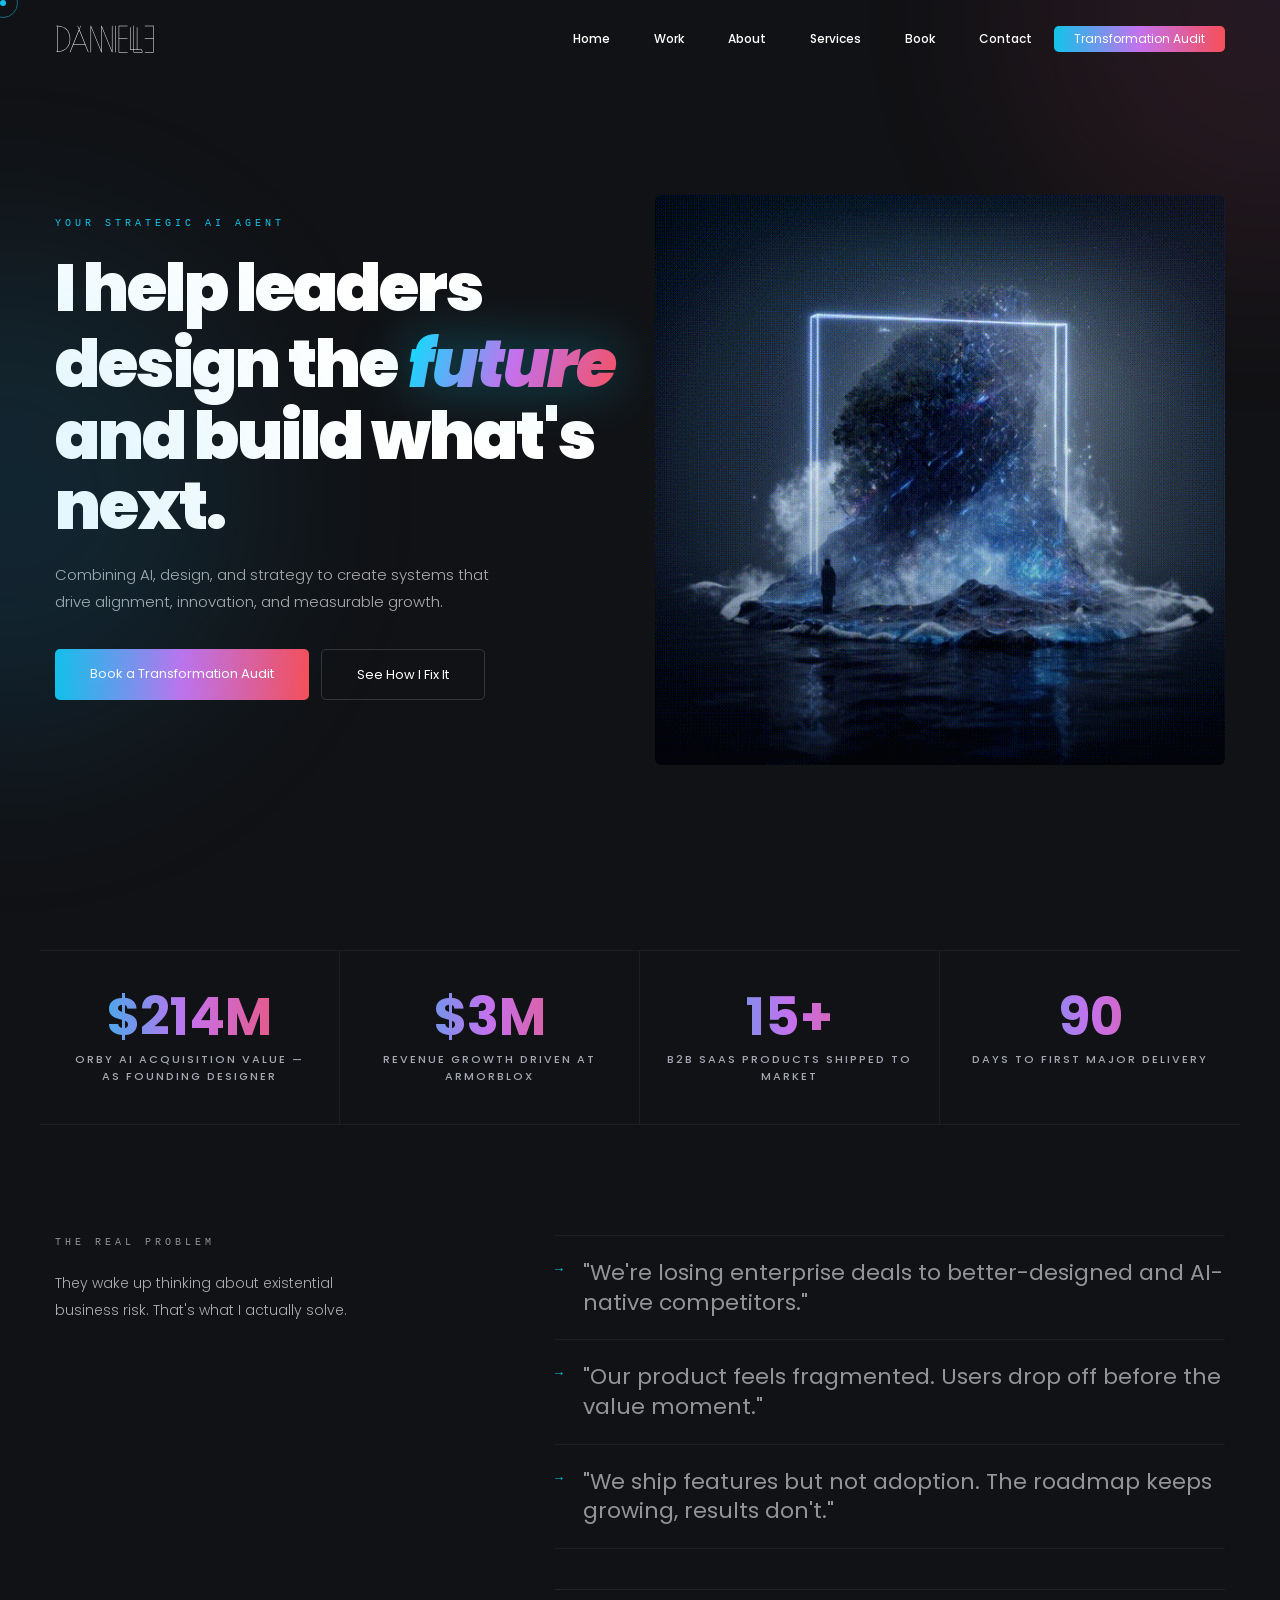
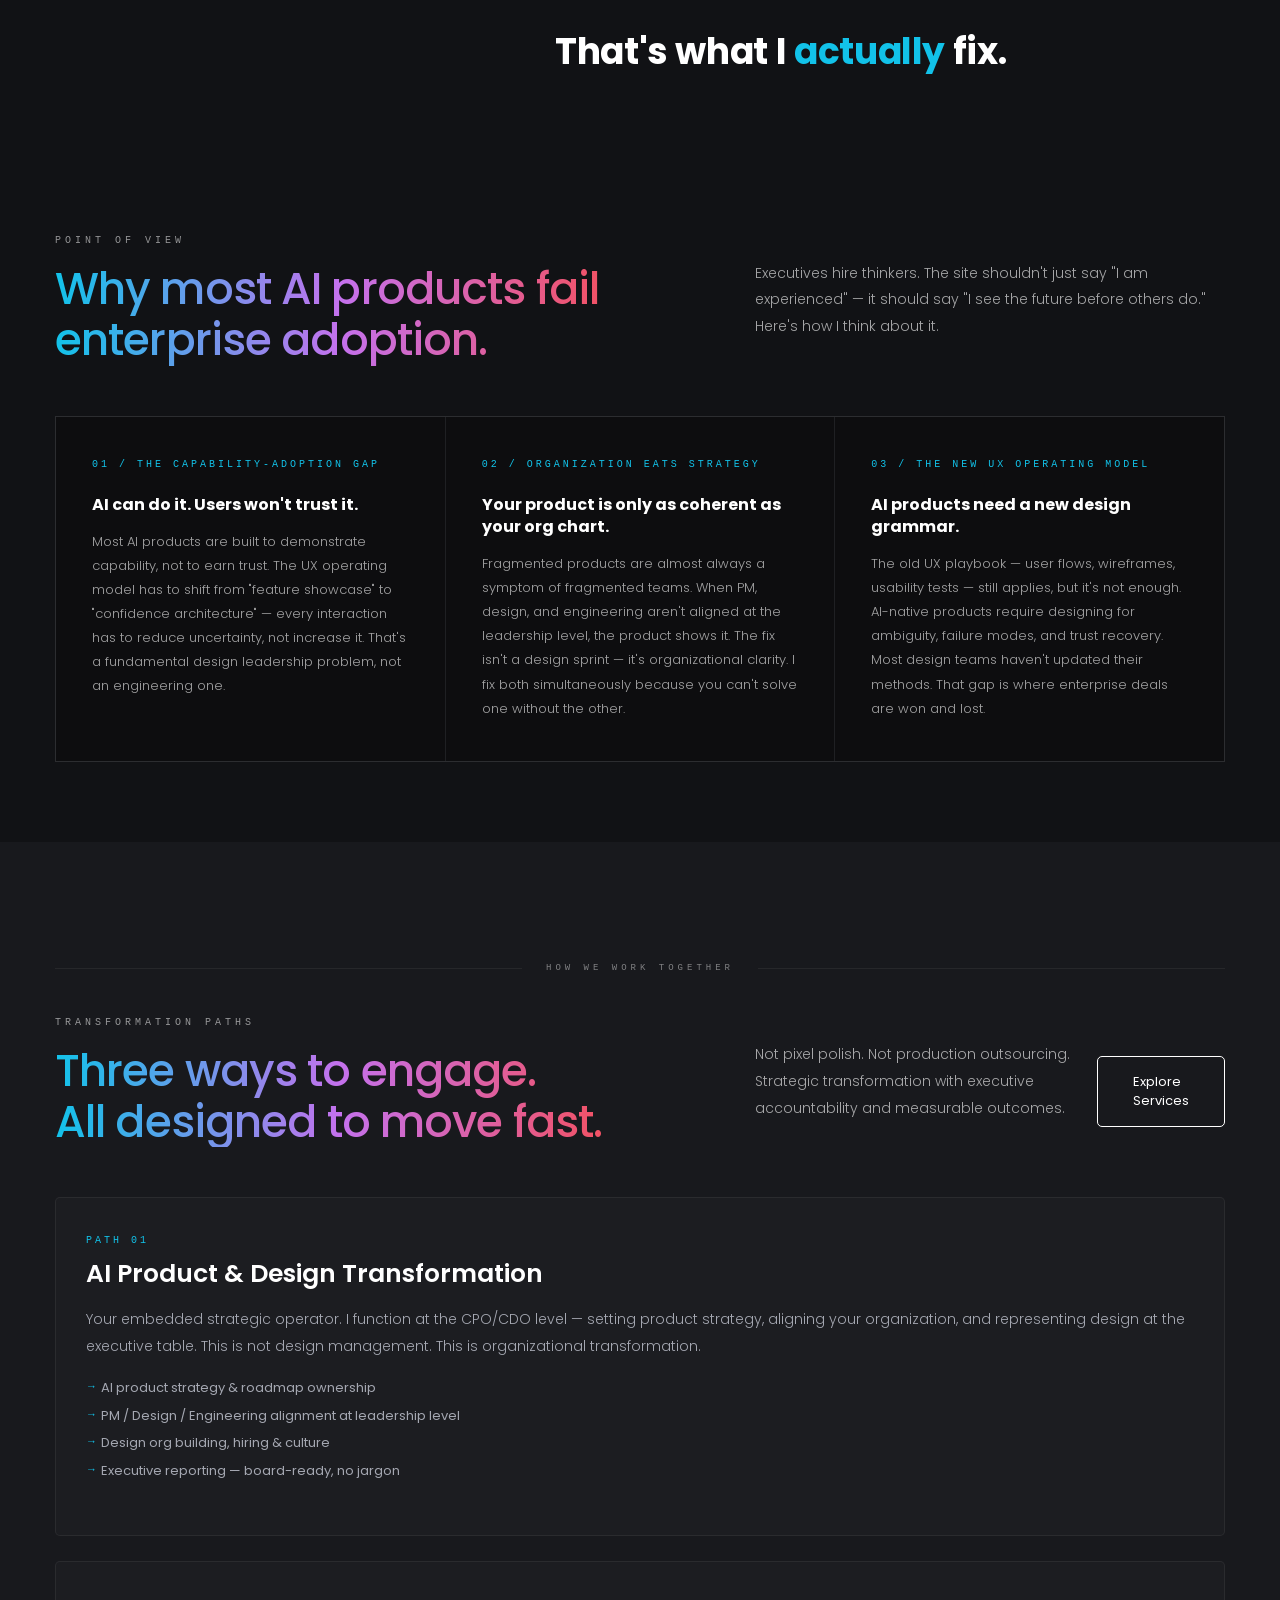
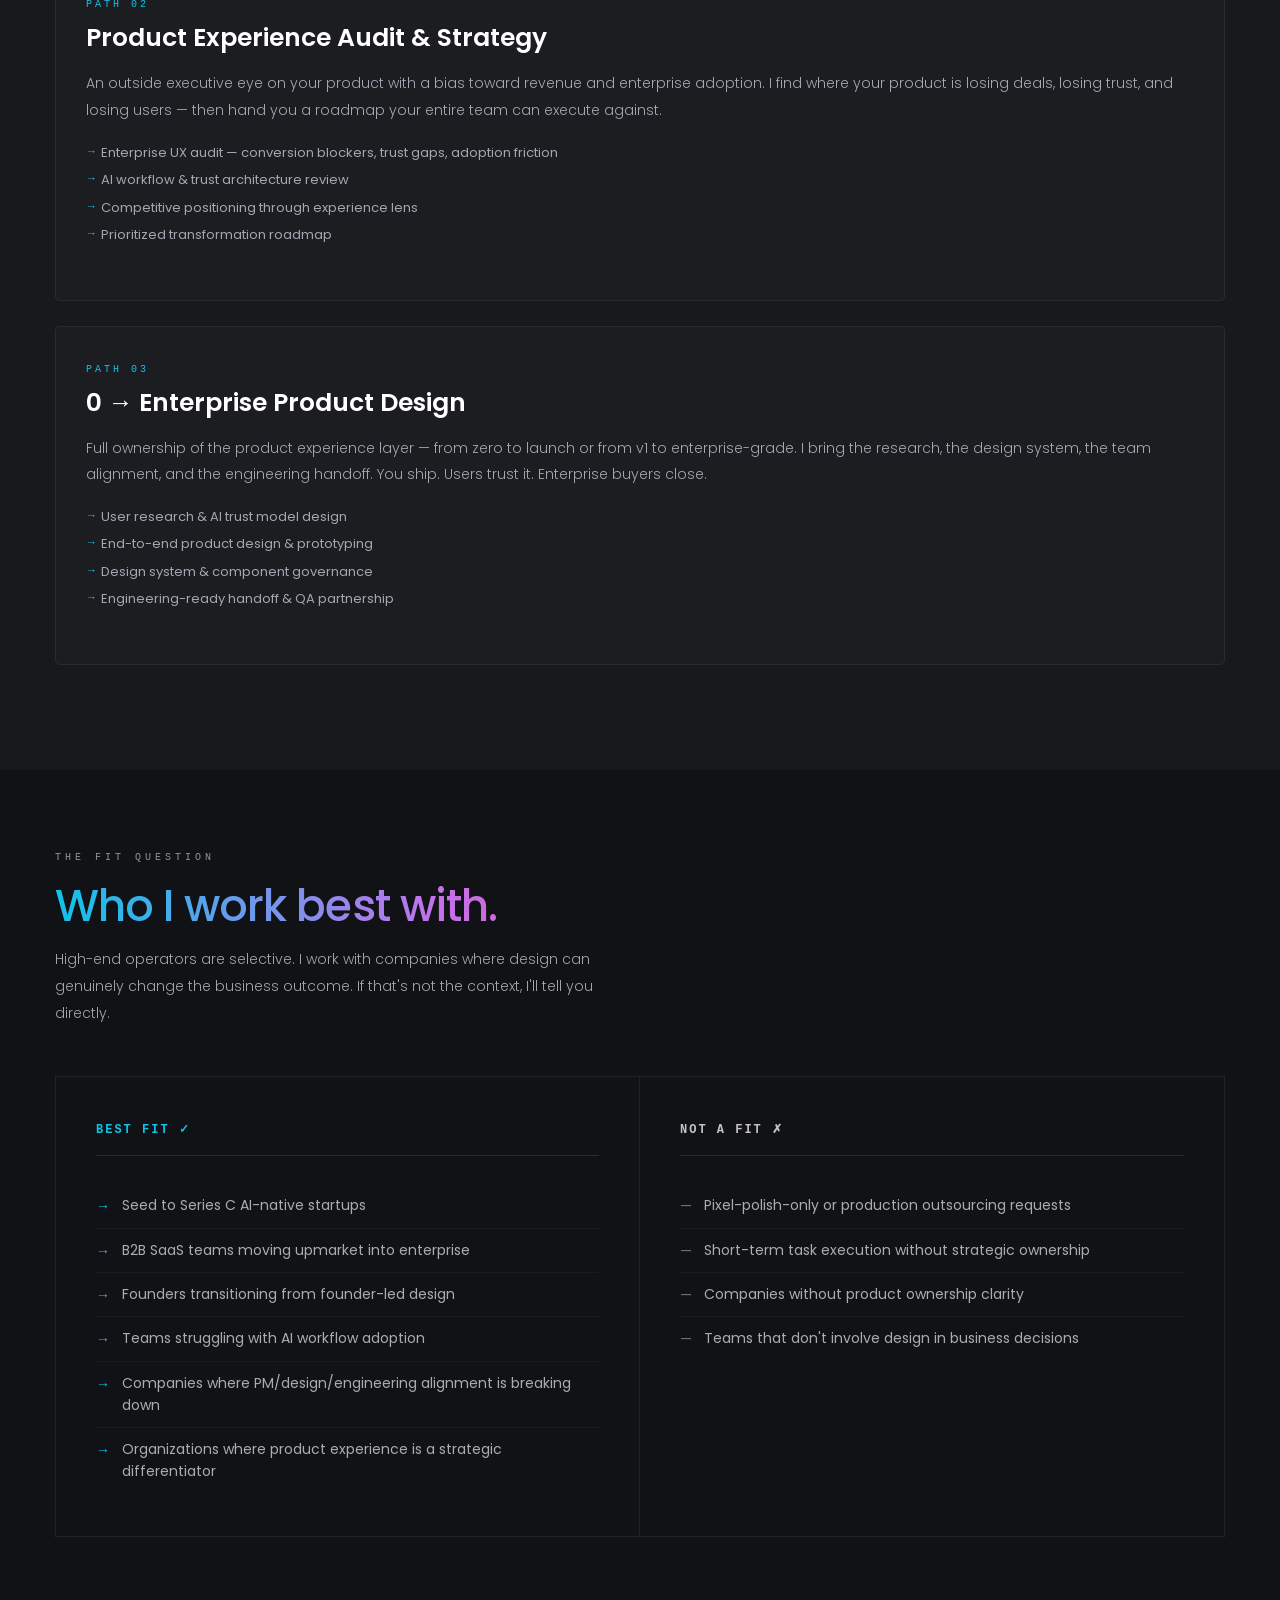
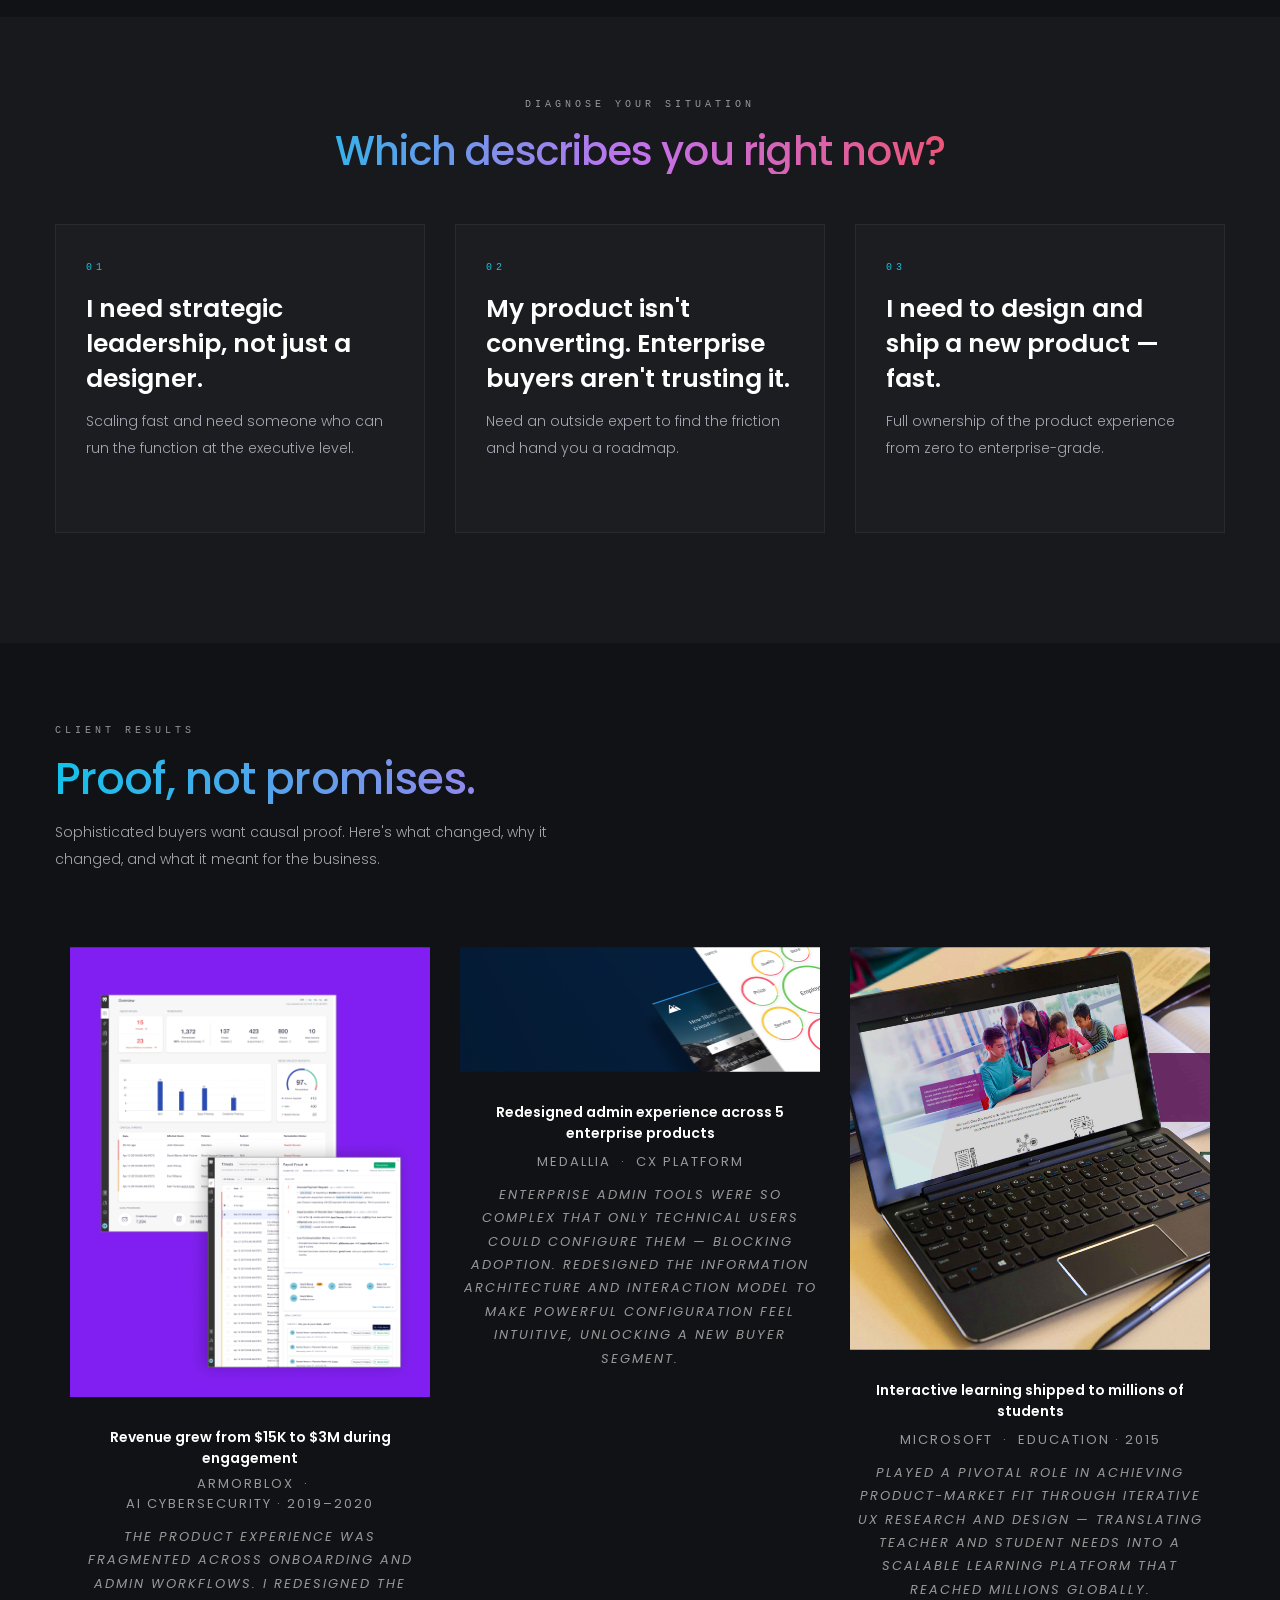
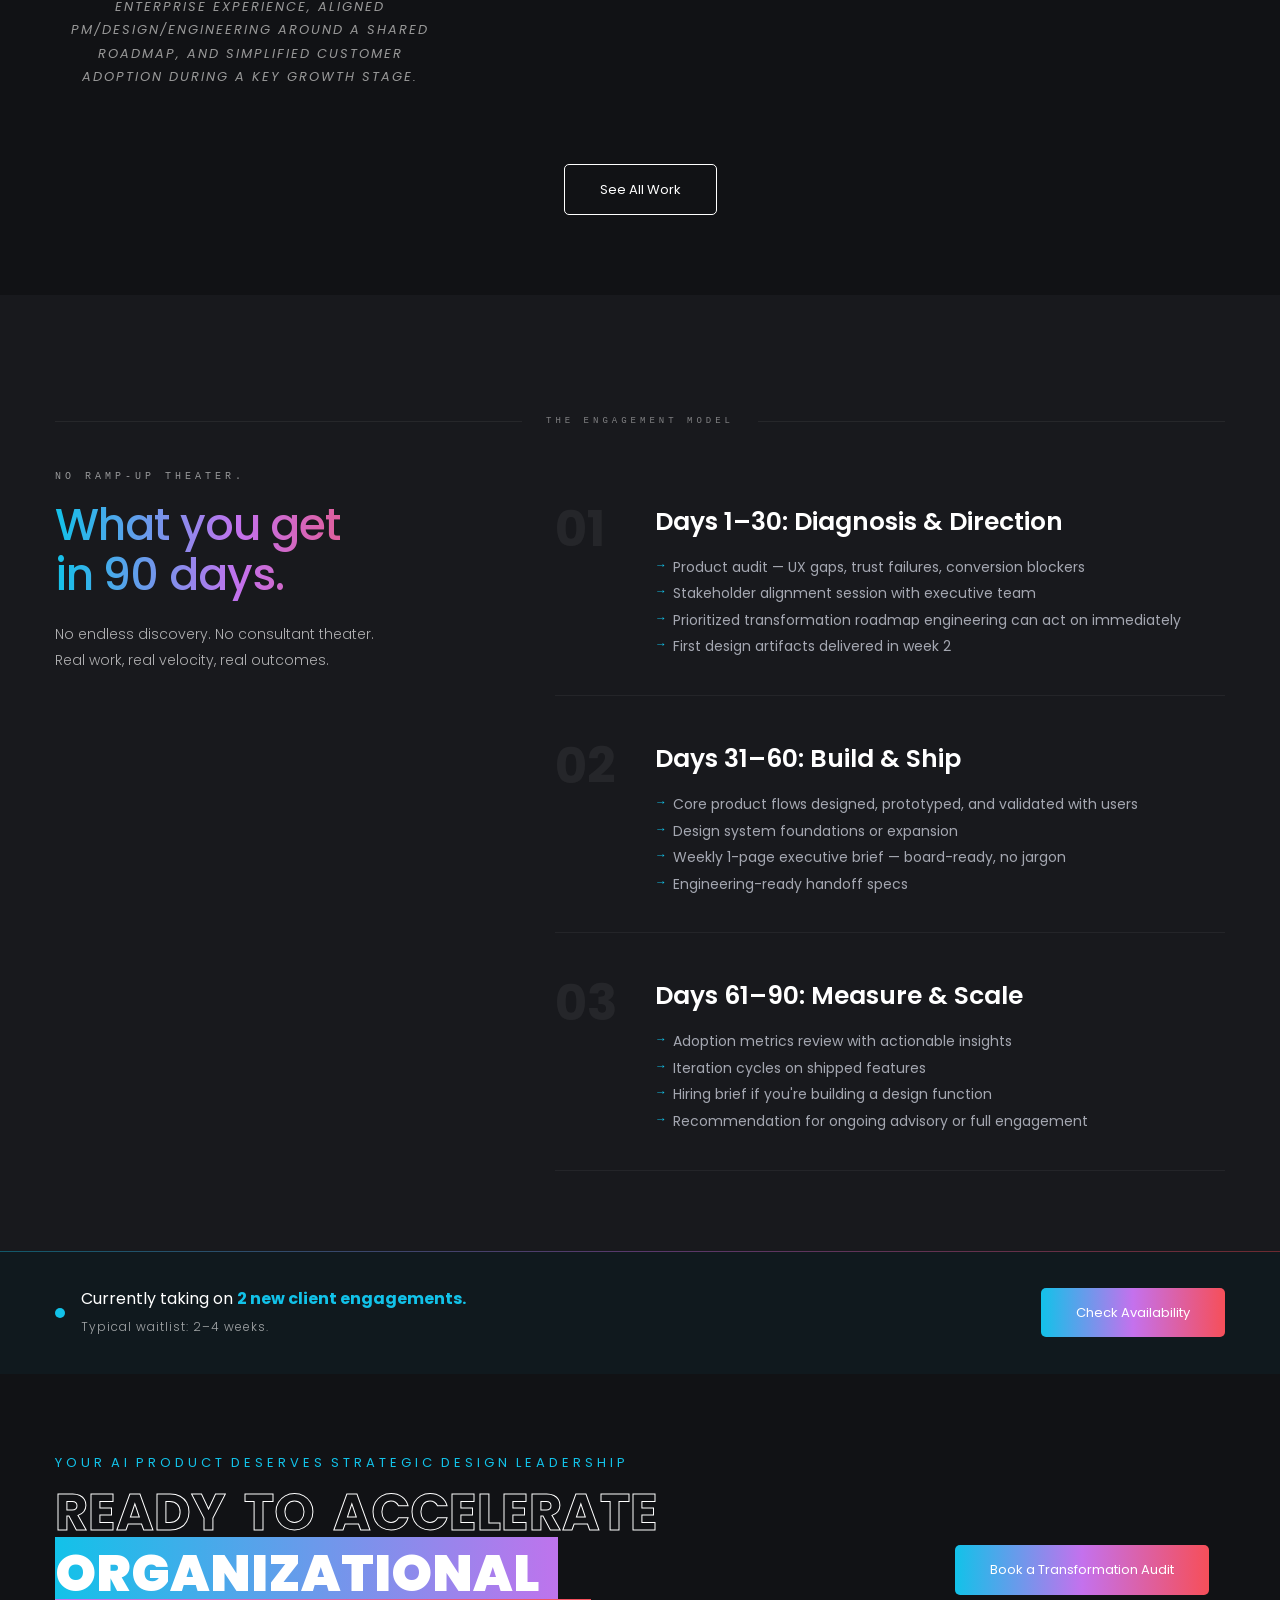
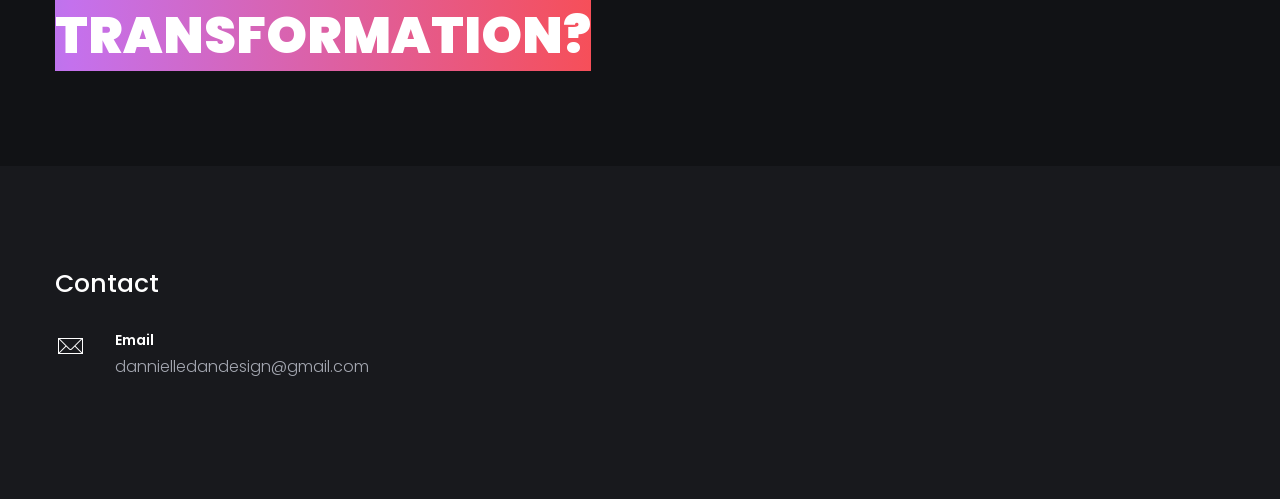
==== commit 603765f3: "Fix clipped 'future' gradient text — add padding and inline-block to em Co-Authored-By: Claude Sonne" ====
--- a/index.html
+++ b/index.html
@@ -369,6 +369,8 @@
     }
     .hero-v3 .hero-h1 em {
       font-style: italic;
+      display: inline-block;
+      padding: 6px 6px 2px 2px;
       background: linear-gradient(110deg, #00e5ff 0%, #c471ed 50%, #f64f59 100%);
       -webkit-background-clip: text;
       -webkit-text-fill-color: transparent;
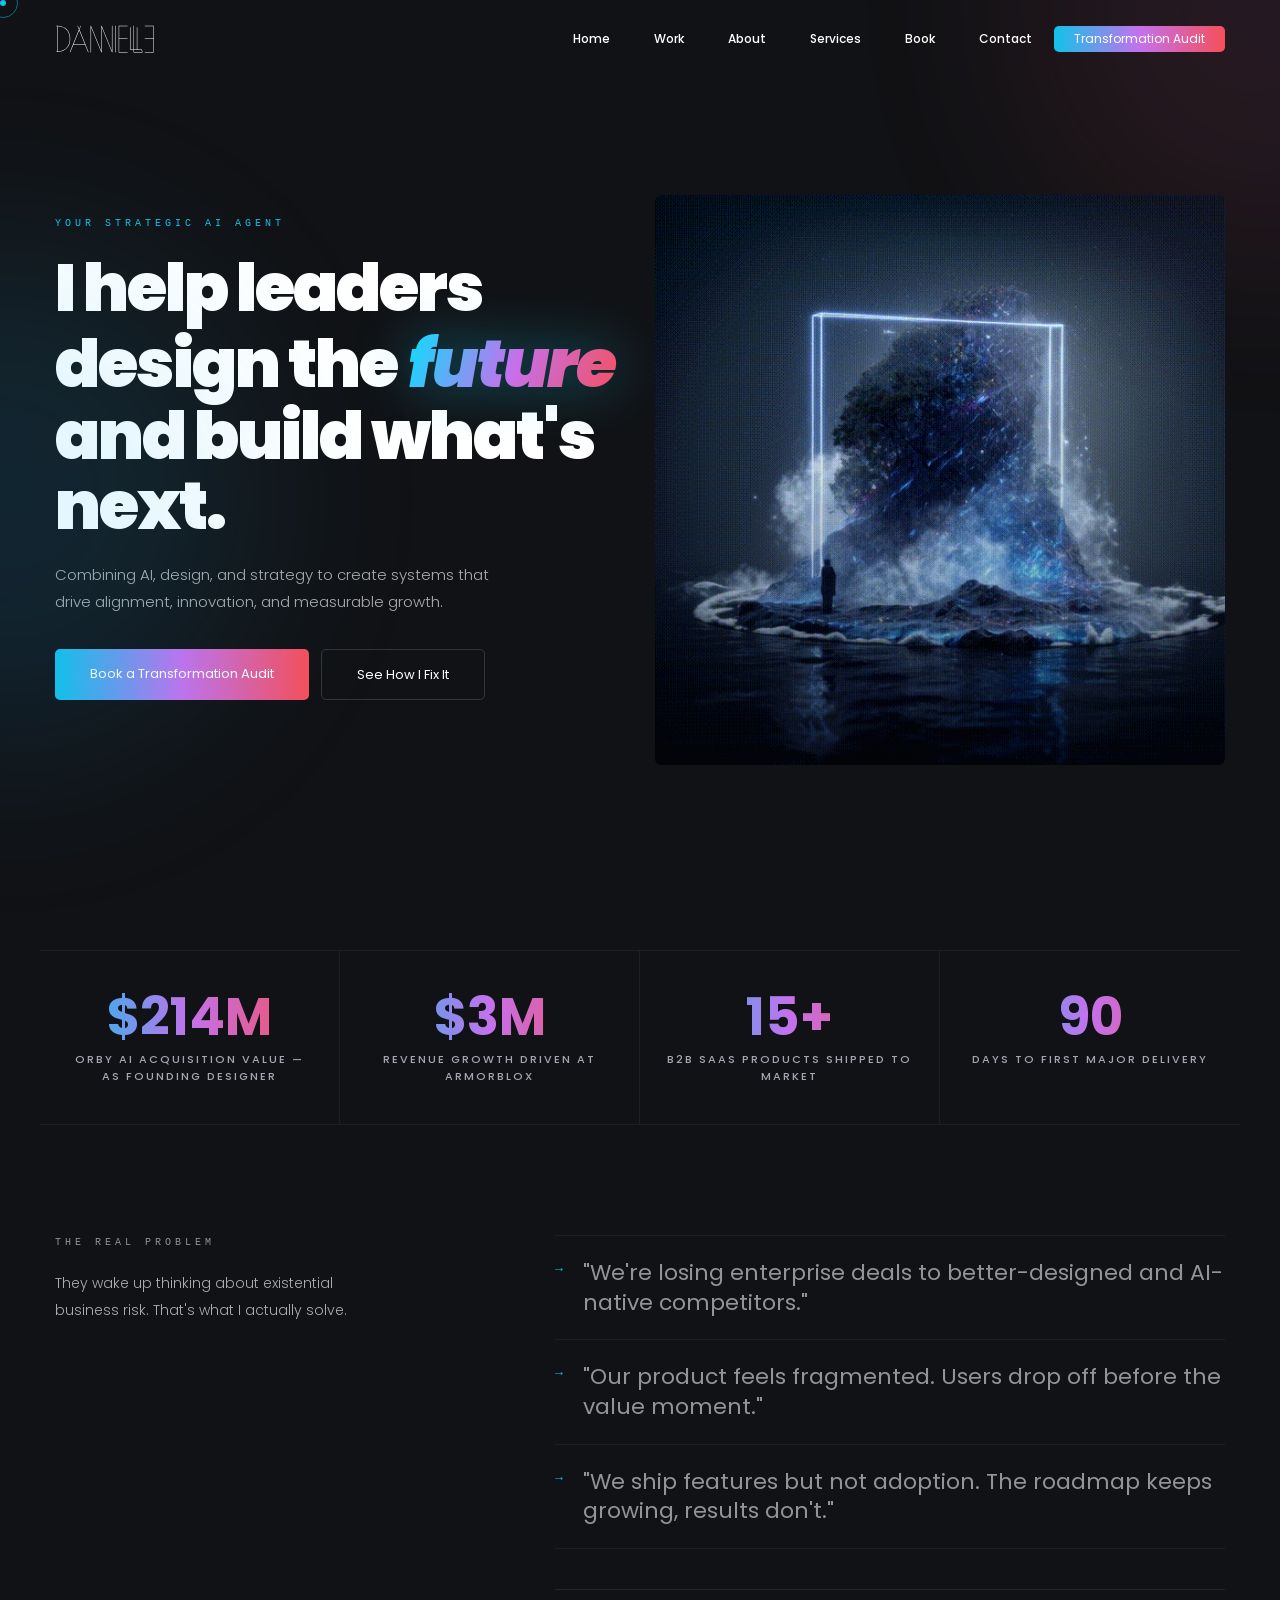
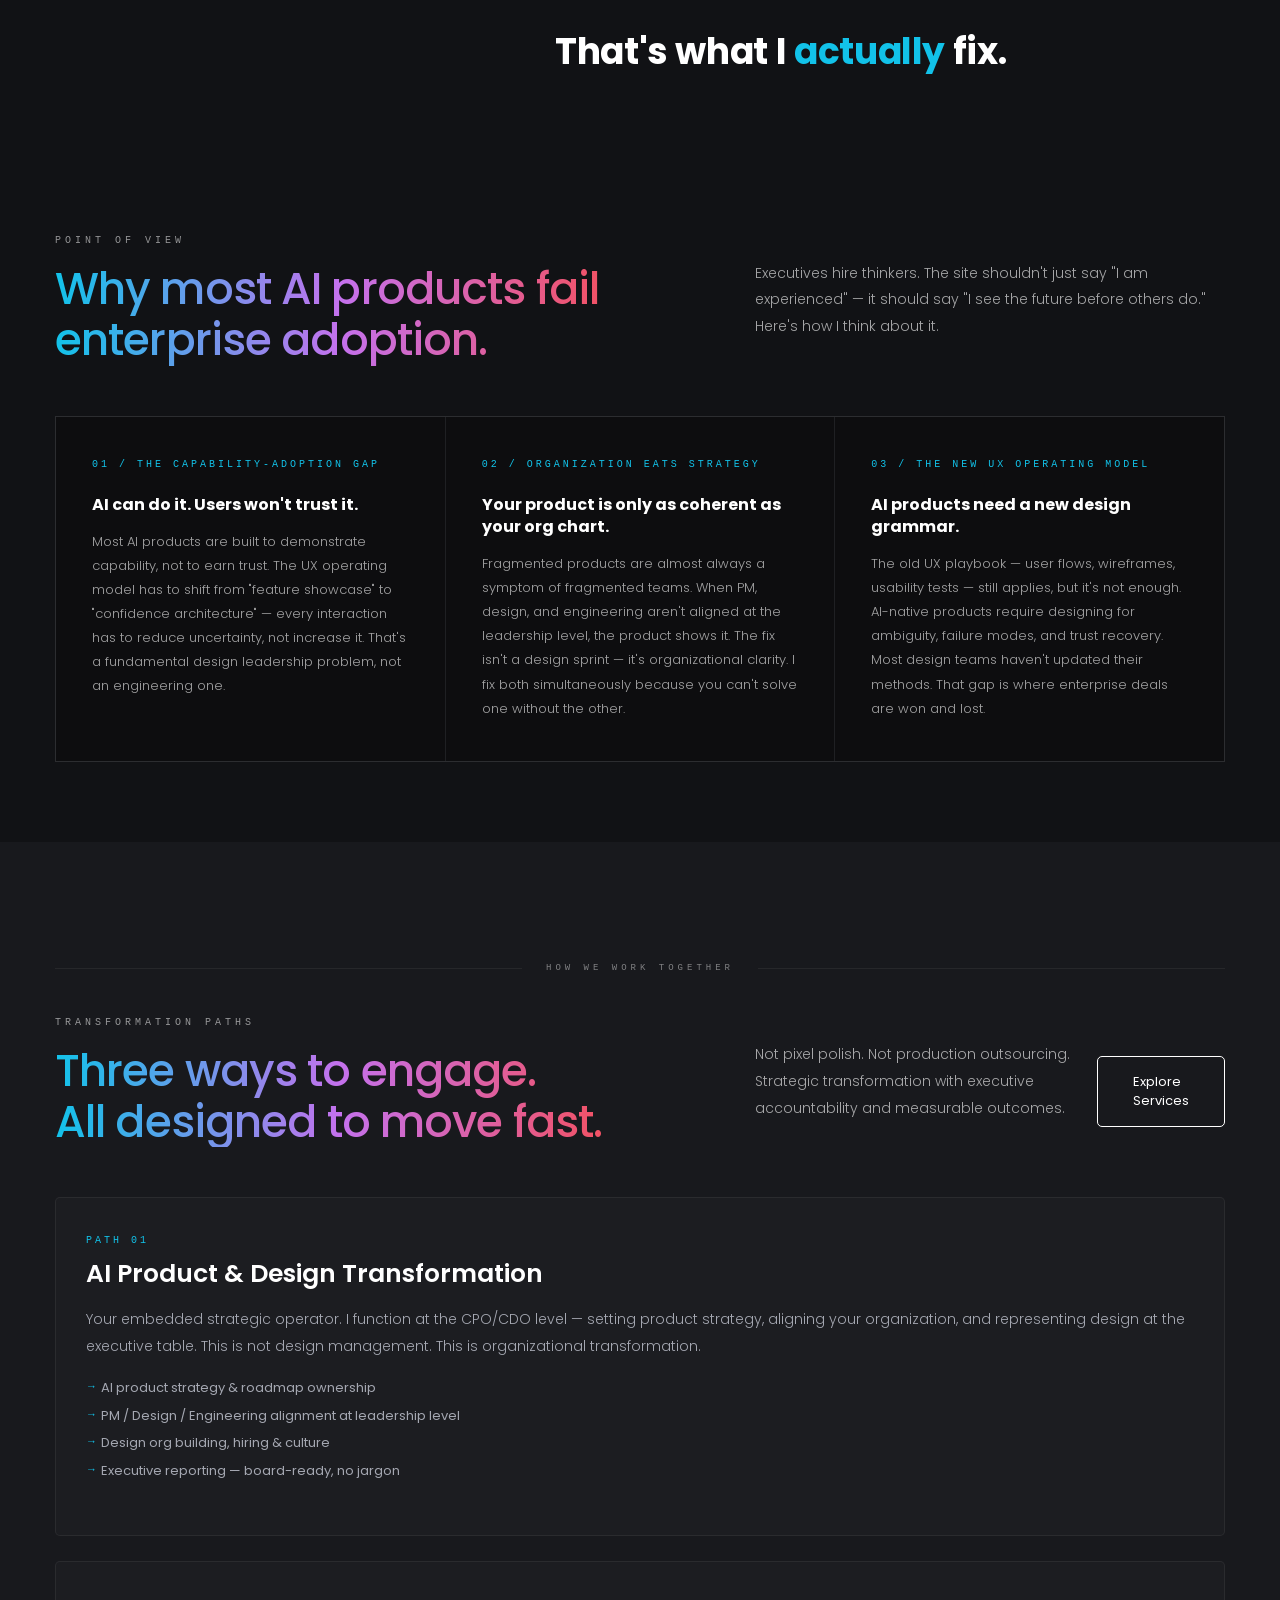
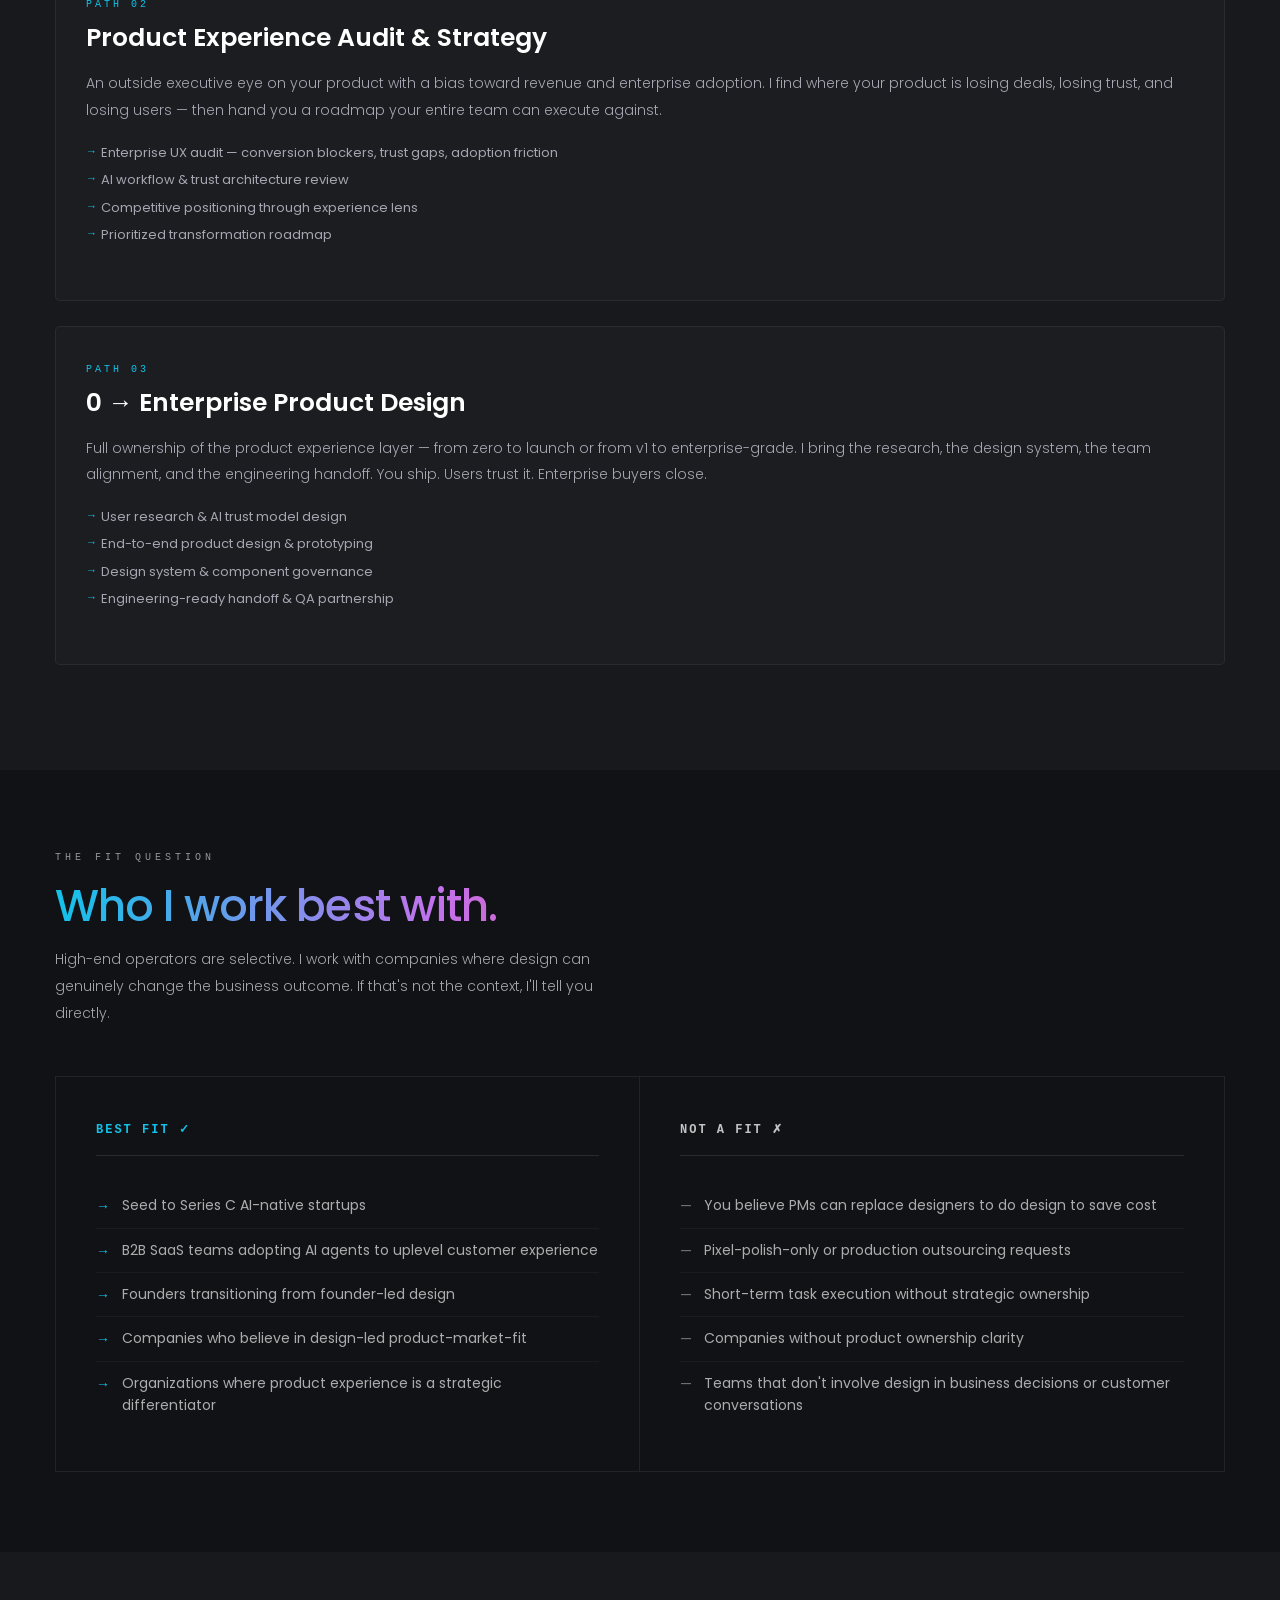
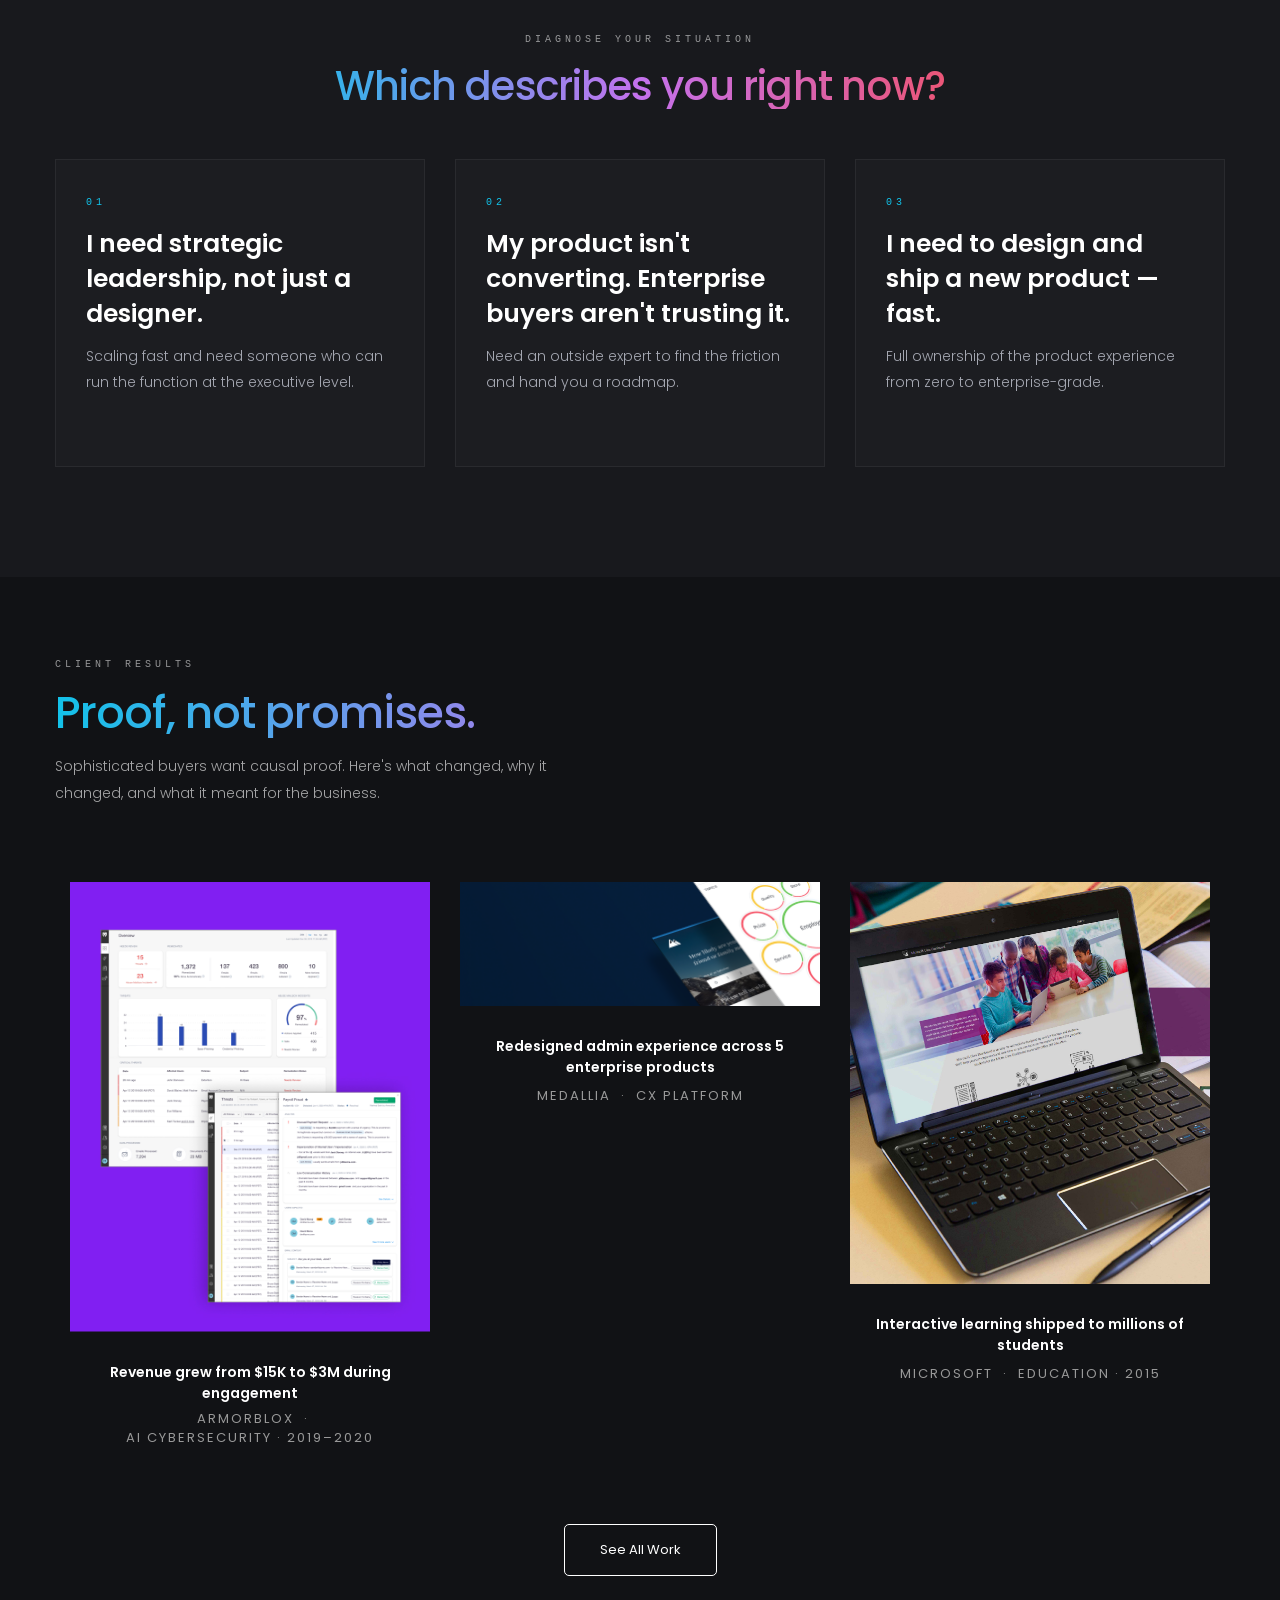
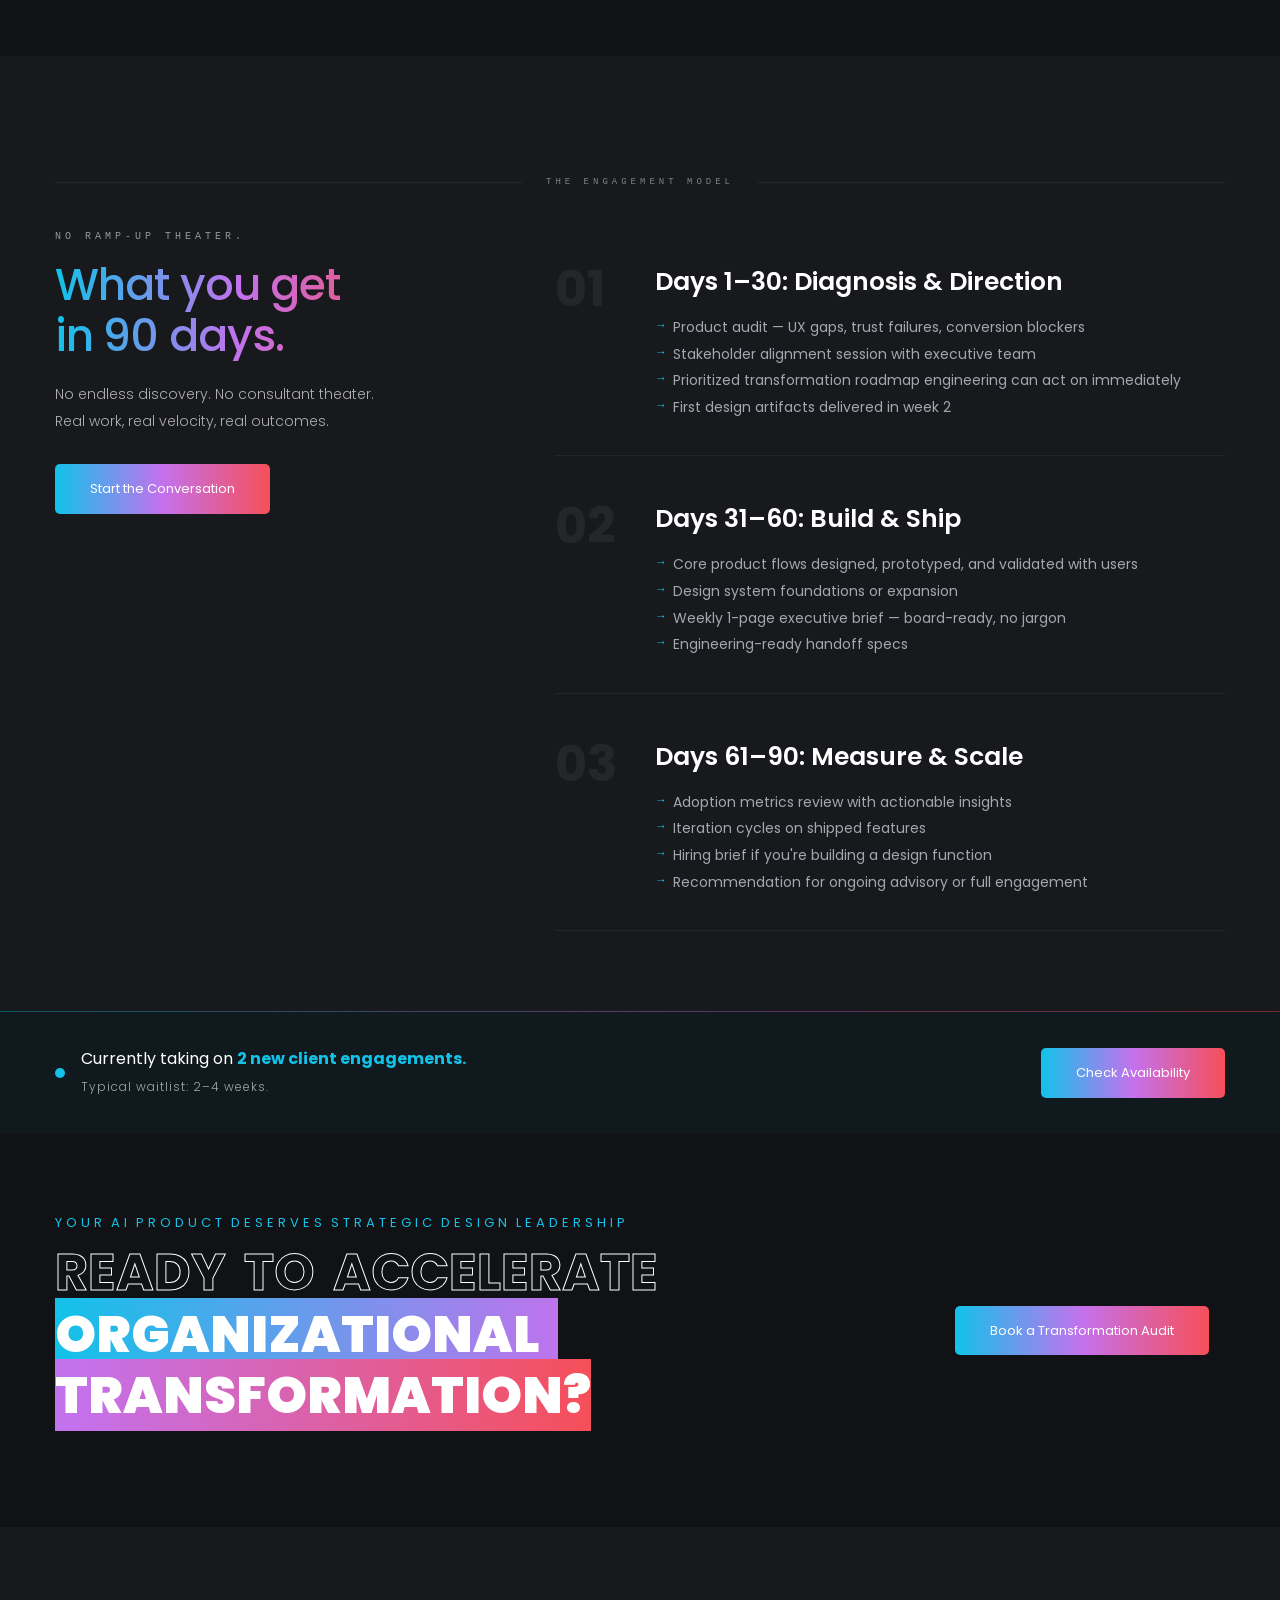
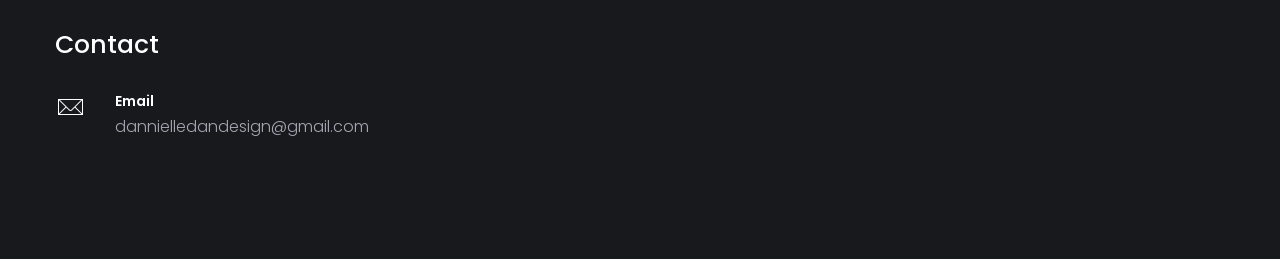
==== commit 7d880be1: "Update book and homepage copy - book.html: updated title, chapter headings and descriptions for foun" ====
--- a/index.html
+++ b/index.html
@@ -841,20 +841,20 @@
             <span class="fit-col-label is-best">Best Fit ✓</span>
             <ul class="fit-list">
               <li><span class="fit-icon is-best">→</span> Seed to Series C AI-native startups</li>
-              <li><span class="fit-icon is-best">→</span> B2B SaaS teams moving upmarket into enterprise</li>
+              <li><span class="fit-icon is-best">→</span> B2B SaaS teams adopting AI agents to uplevel customer experience</li>
               <li><span class="fit-icon is-best">→</span> Founders transitioning from founder-led design</li>
-              <li><span class="fit-icon is-best">→</span> Teams struggling with AI workflow adoption</li>
-              <li><span class="fit-icon is-best">→</span> Companies where PM/design/engineering alignment is breaking down</li>
+              <li><span class="fit-icon is-best">→</span> Companies who believe in design-led product-market-fit</li>
               <li><span class="fit-icon is-best">→</span> Organizations where product experience is a strategic differentiator</li>
             </ul>
           </div>
           <div class="fit-col not-fit">
             <span class="fit-col-label is-not">Not a Fit ✗</span>
             <ul class="fit-list">
+              <li><span class="fit-icon is-not">—</span> You believe PMs can replace designers to do design to save cost</li>
               <li><span class="fit-icon is-not">—</span> Pixel-polish-only or production outsourcing requests</li>
               <li><span class="fit-icon is-not">—</span> Short-term task execution without strategic ownership</li>
               <li><span class="fit-icon is-not">—</span> Companies without product ownership clarity</li>
-              <li><span class="fit-icon is-not">—</span> Teams that don't involve design in business decisions</li>
+              <li><span class="fit-icon is-not">—</span> Teams that don't involve design in business decisions or customer conversations</li>
             </ul>
           </div>
         </div>
@@ -926,7 +926,6 @@
             <div class="cont">
               <h6>Revenue grew from $15K to $3M during engagement</h6>
               <span><a href="project-details-Armorblox.html">Armorblox</a> · <a href="project-details-Armorblox.html">AI Cybersecurity · 2019–2020</a></span>
-              <span class="case-narrative">The product experience was fragmented across onboarding and admin workflows. I redesigned the enterprise experience, aligned PM/design/engineering around a shared roadmap, and simplified customer adoption during a key growth stage.</span>
             </div>
           </div>
 
@@ -939,7 +938,7 @@
             <div class="cont">
               <h6>Redesigned admin experience across 5 enterprise products</h6>
               <span><a href="project-details-Medallia.html">Medallia</a> · <a href="project-details-Medallia.html">CX Platform</a></span>
-              <span class="case-narrative">Enterprise admin tools were so complex that only technical users could configure them — blocking adoption. Redesigned the information architecture and interaction model to make powerful configuration feel intuitive, unlocking a new buyer segment.</span>
+
             </div>
           </div>
 
@@ -952,7 +951,7 @@
             <div class="cont">
               <h6>Interactive learning shipped to millions of students</h6>
               <span><a href="project-details-Microsoft-classroom.html">Microsoft</a> · <a href="project-details-Microsoft-classroom.html">Education · 2015</a></span>
-              <span class="case-narrative">Played a pivotal role in achieving product-market fit through iterative UX research and design — translating teacher and student needs into a scalable learning platform that reached millions globally.</span>
+
             </div>
           </div>
 
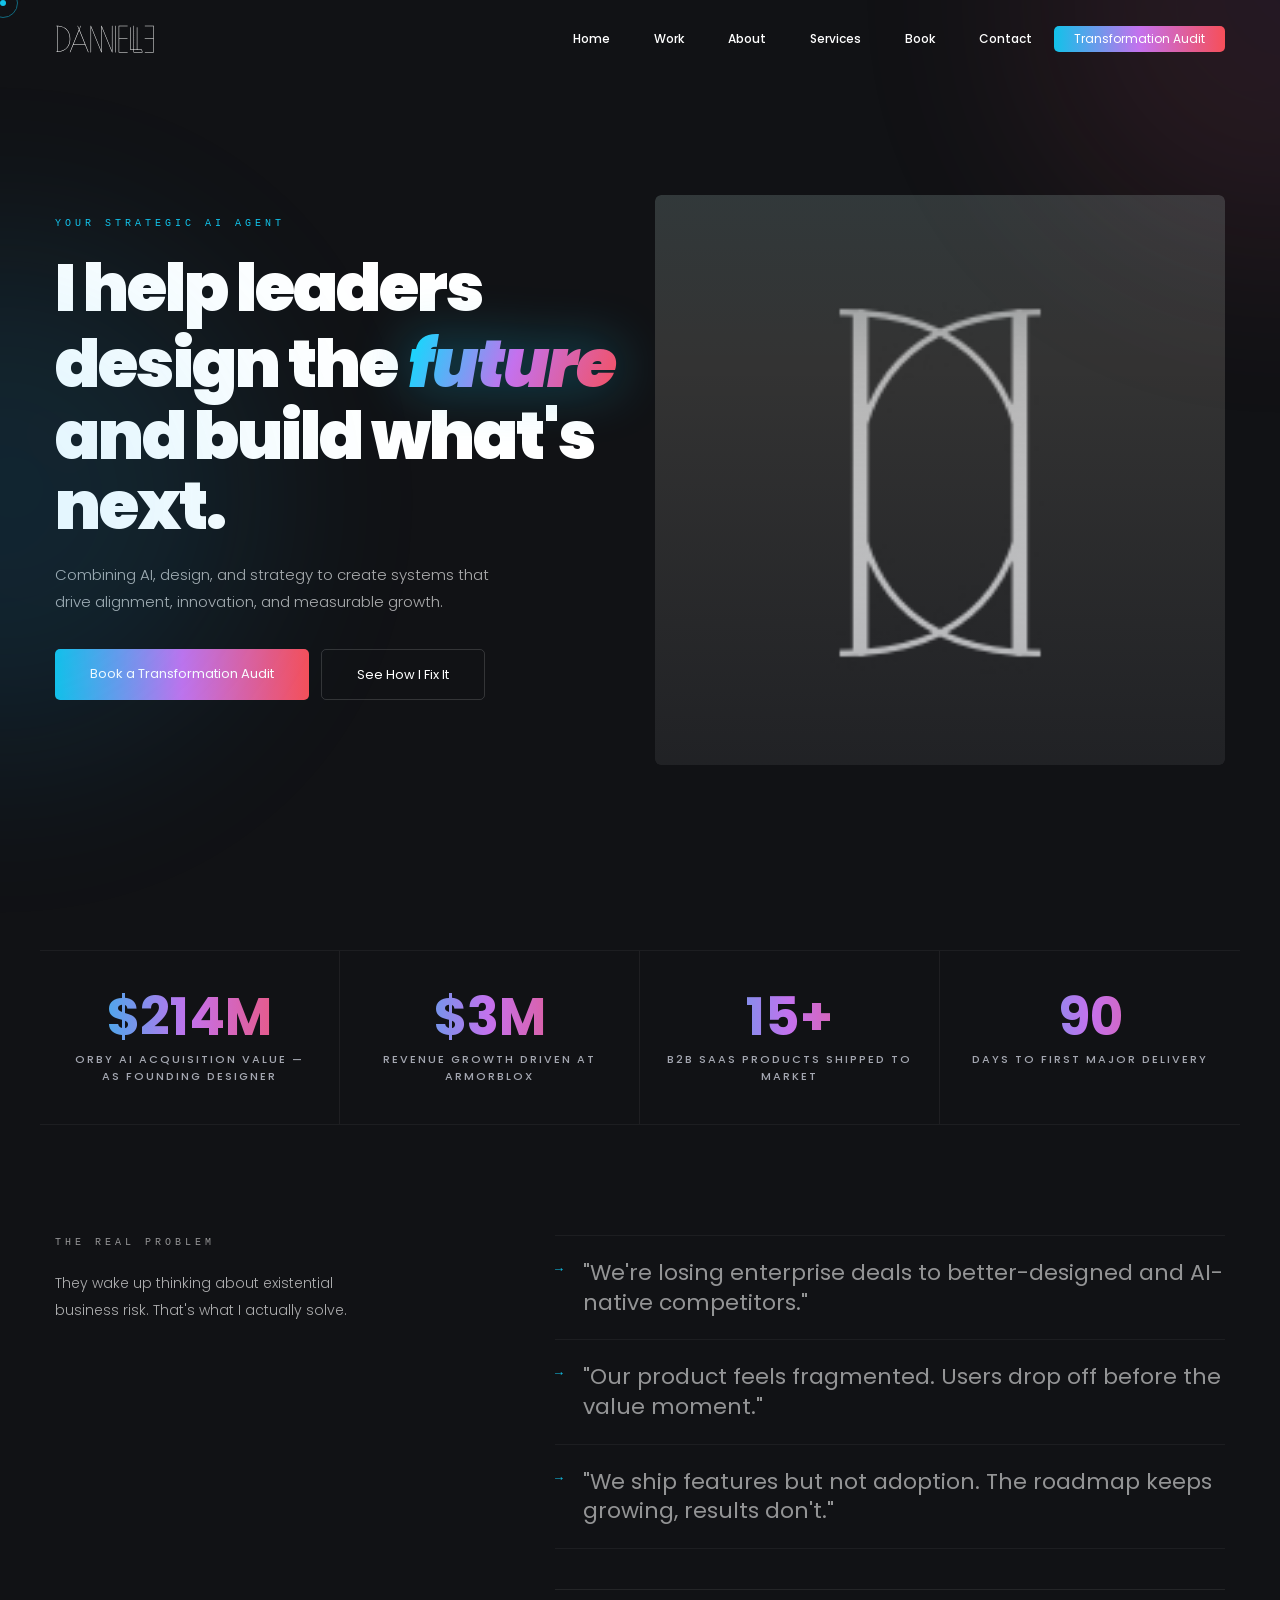
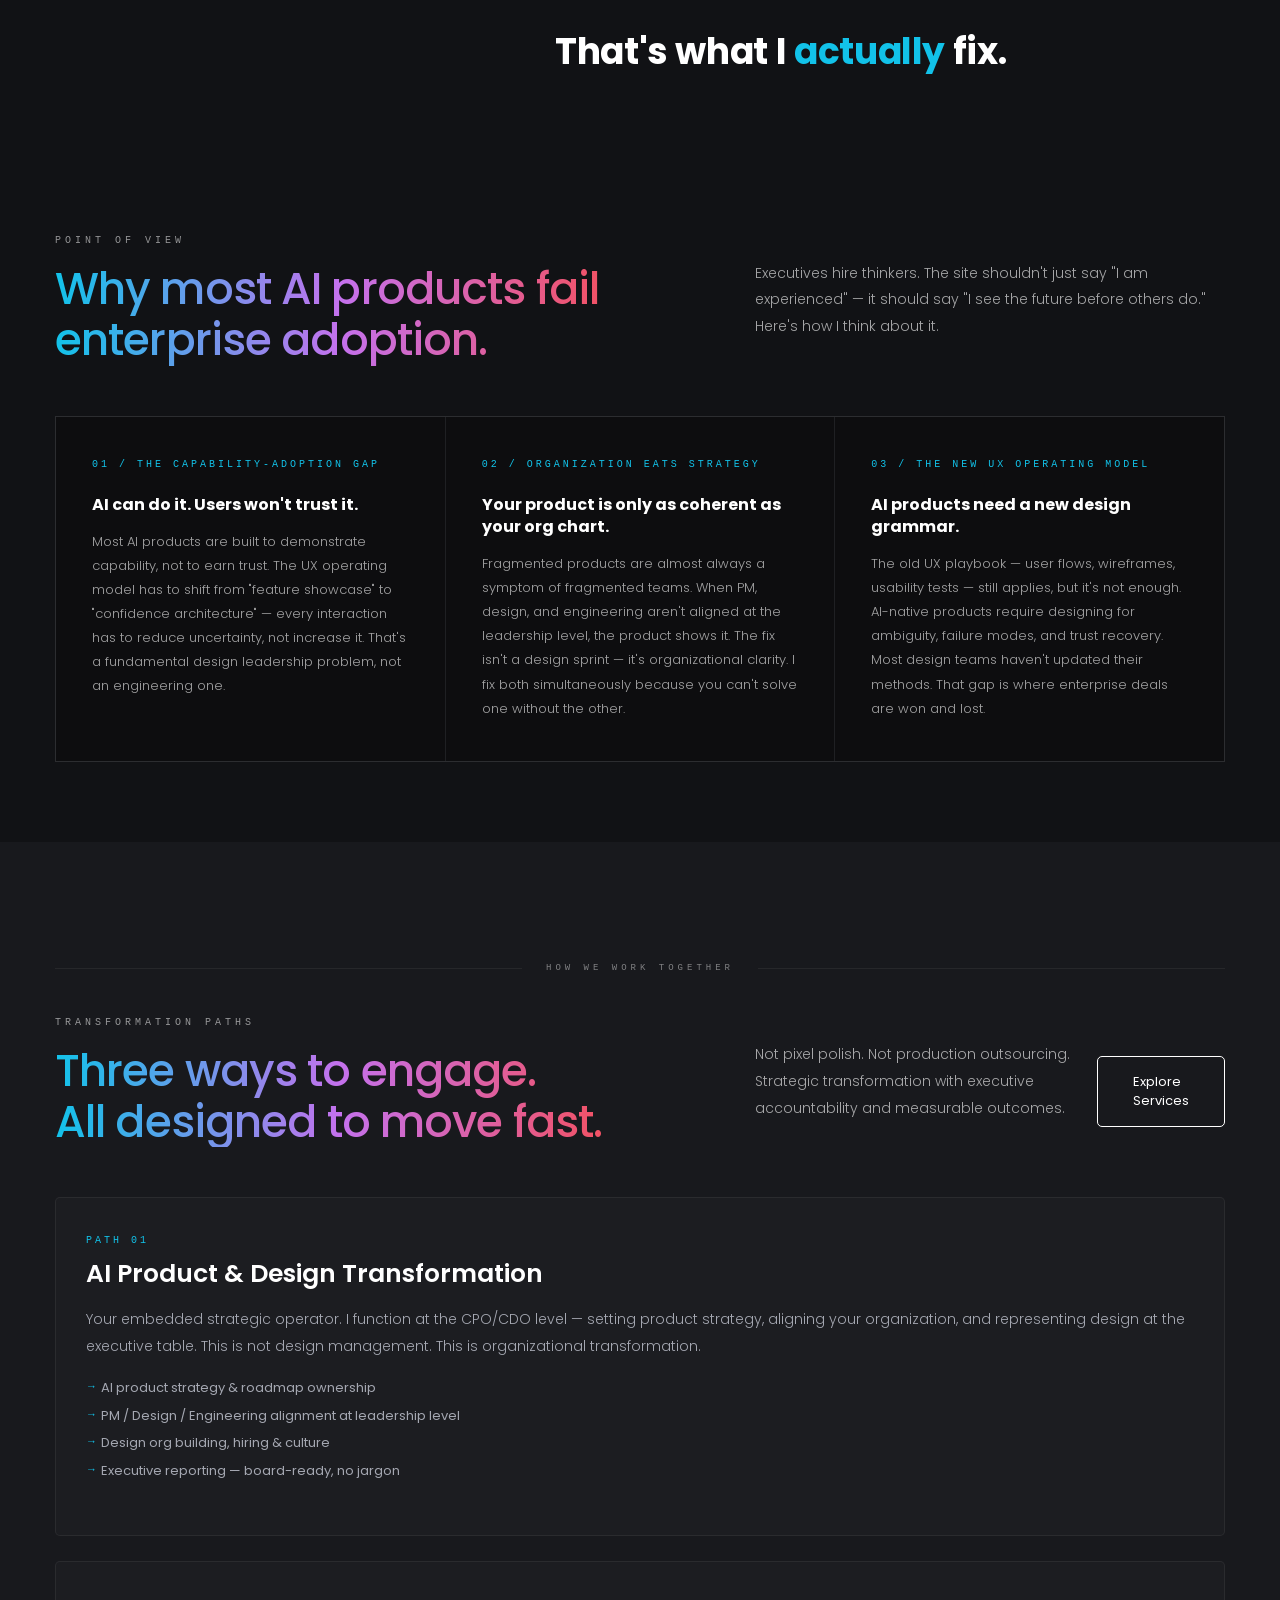
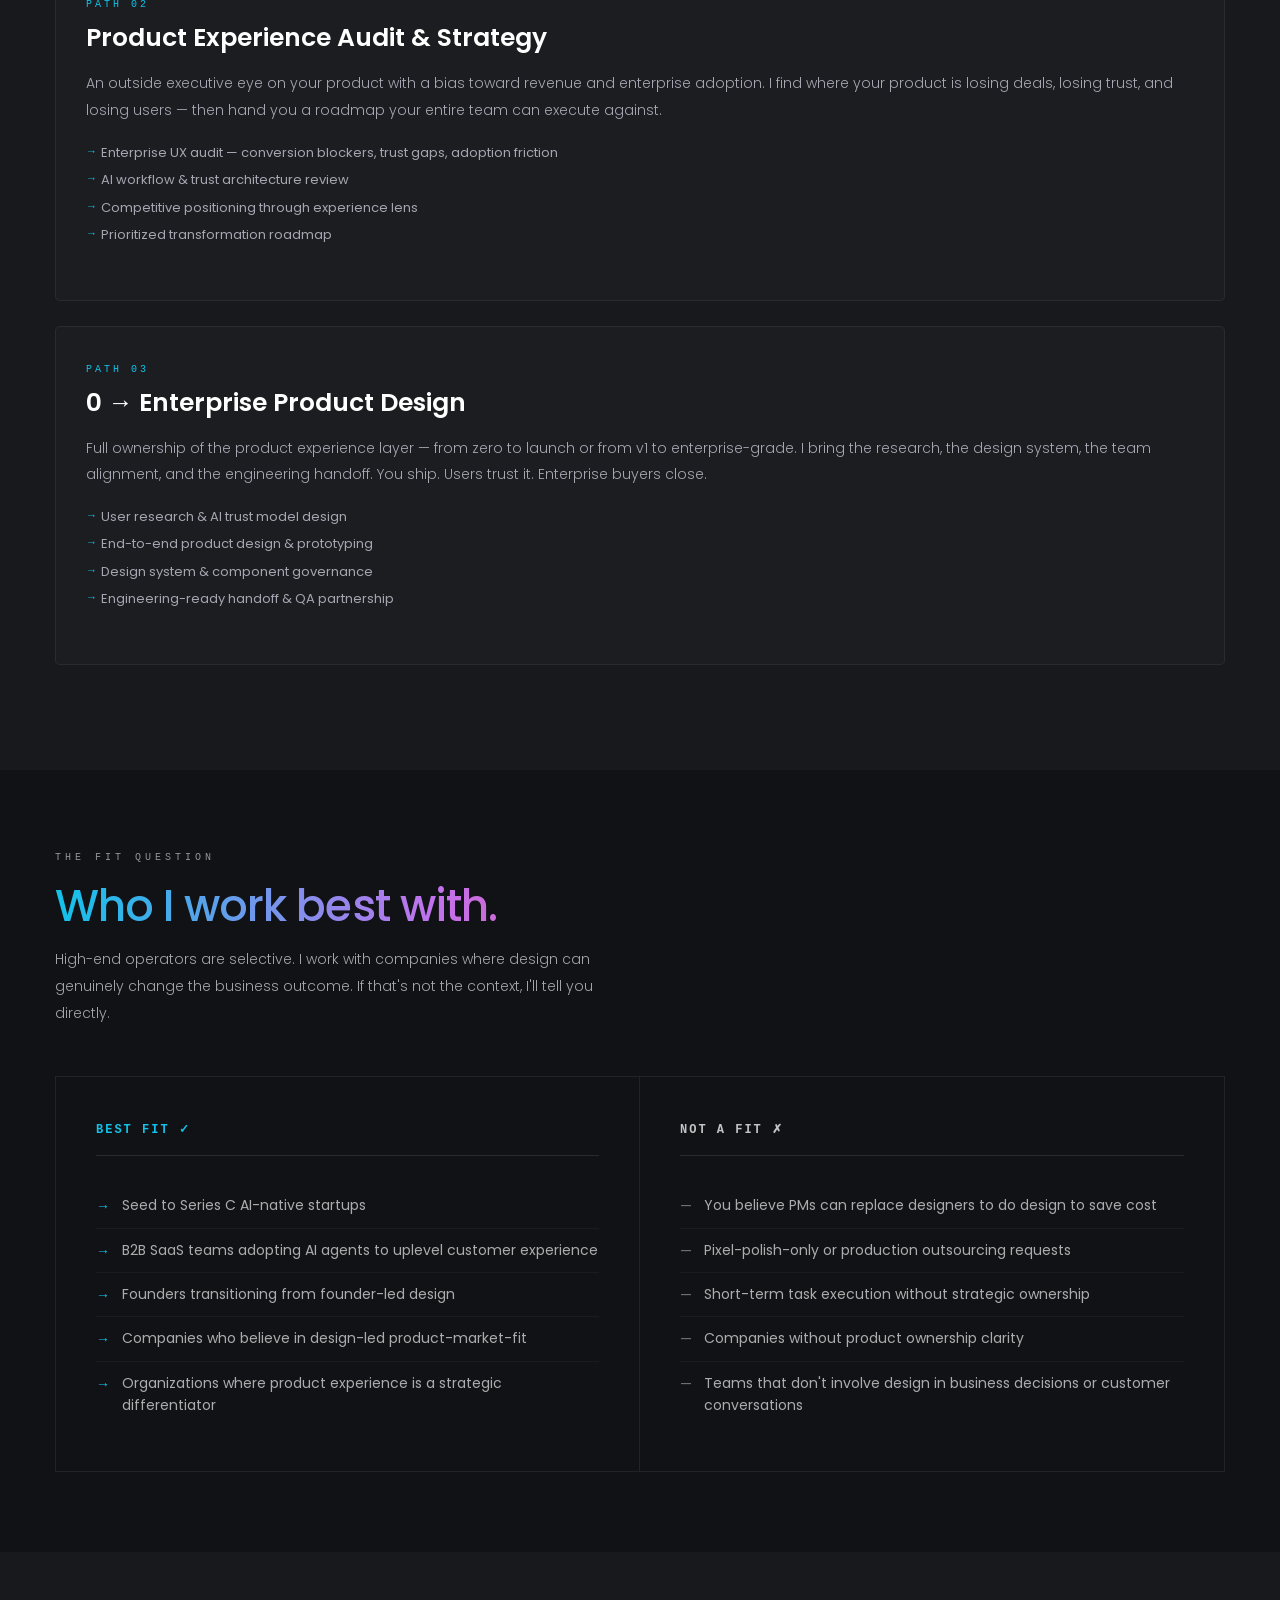
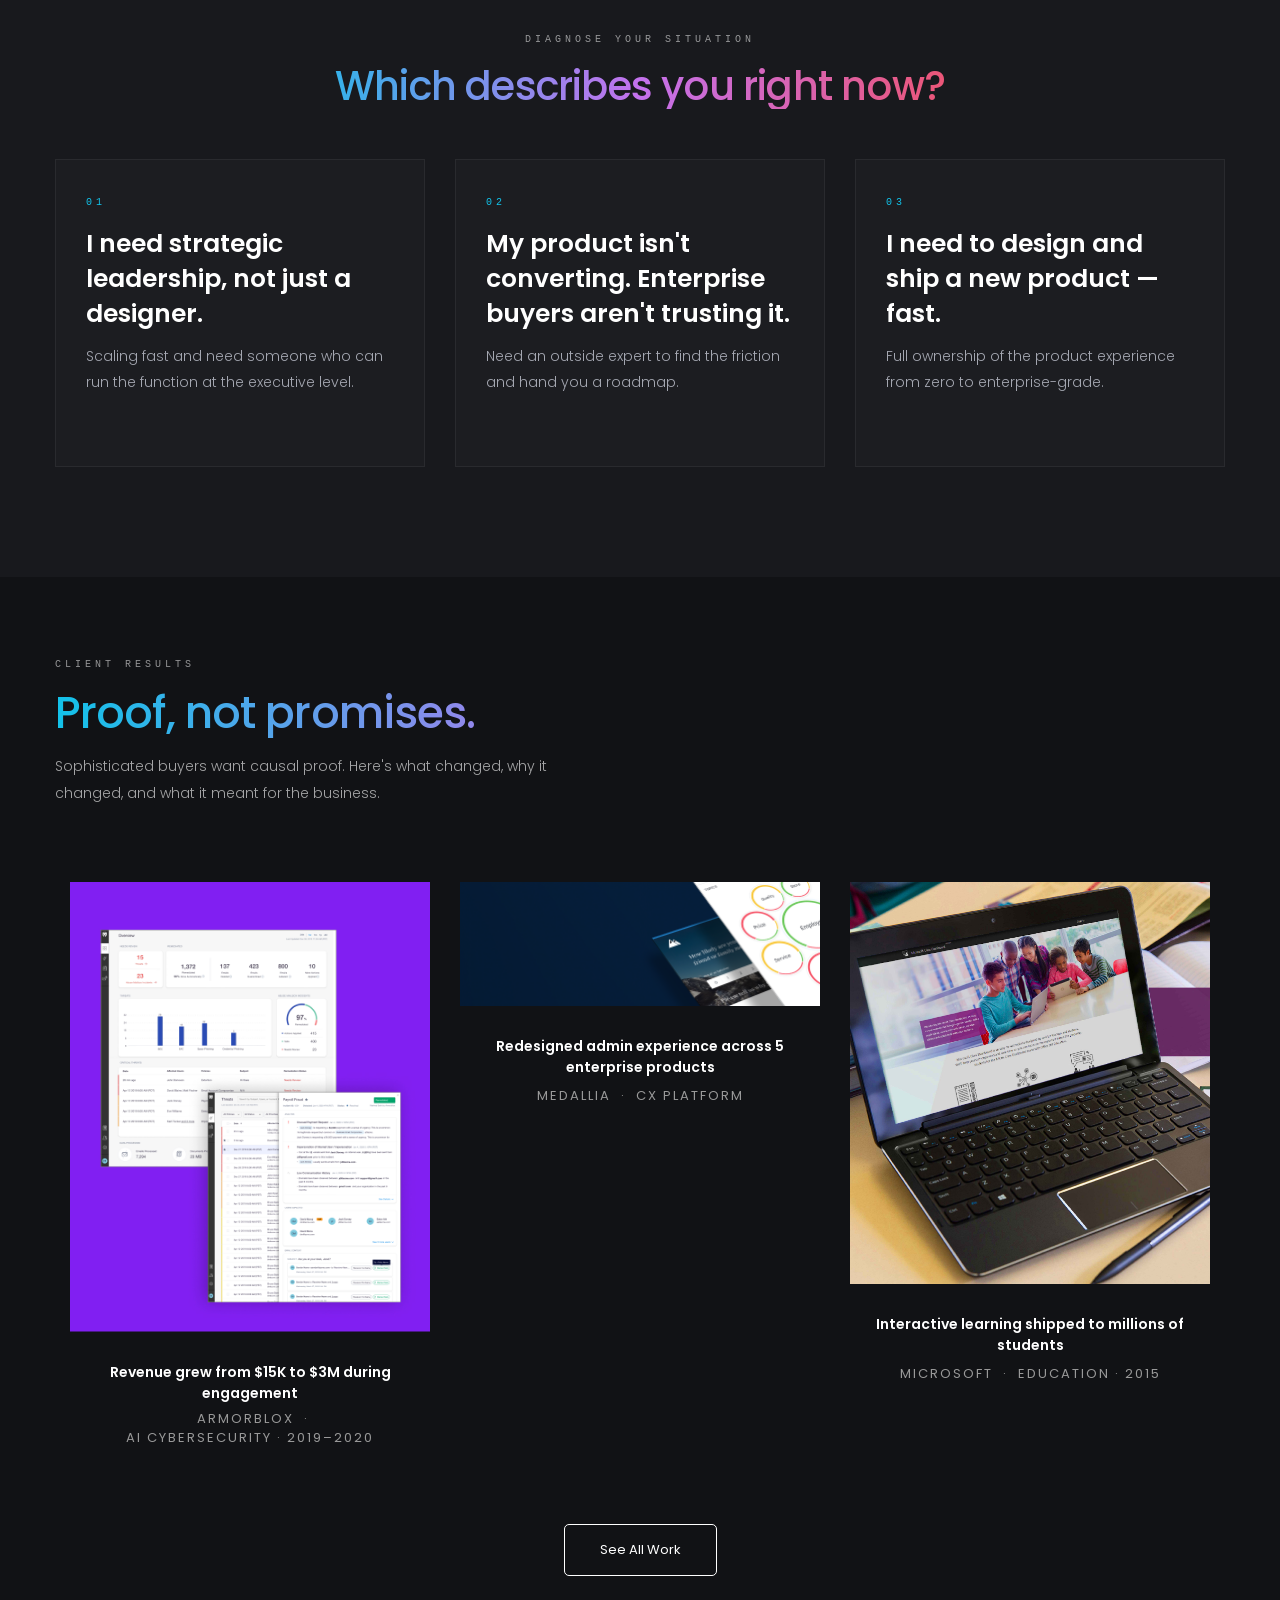
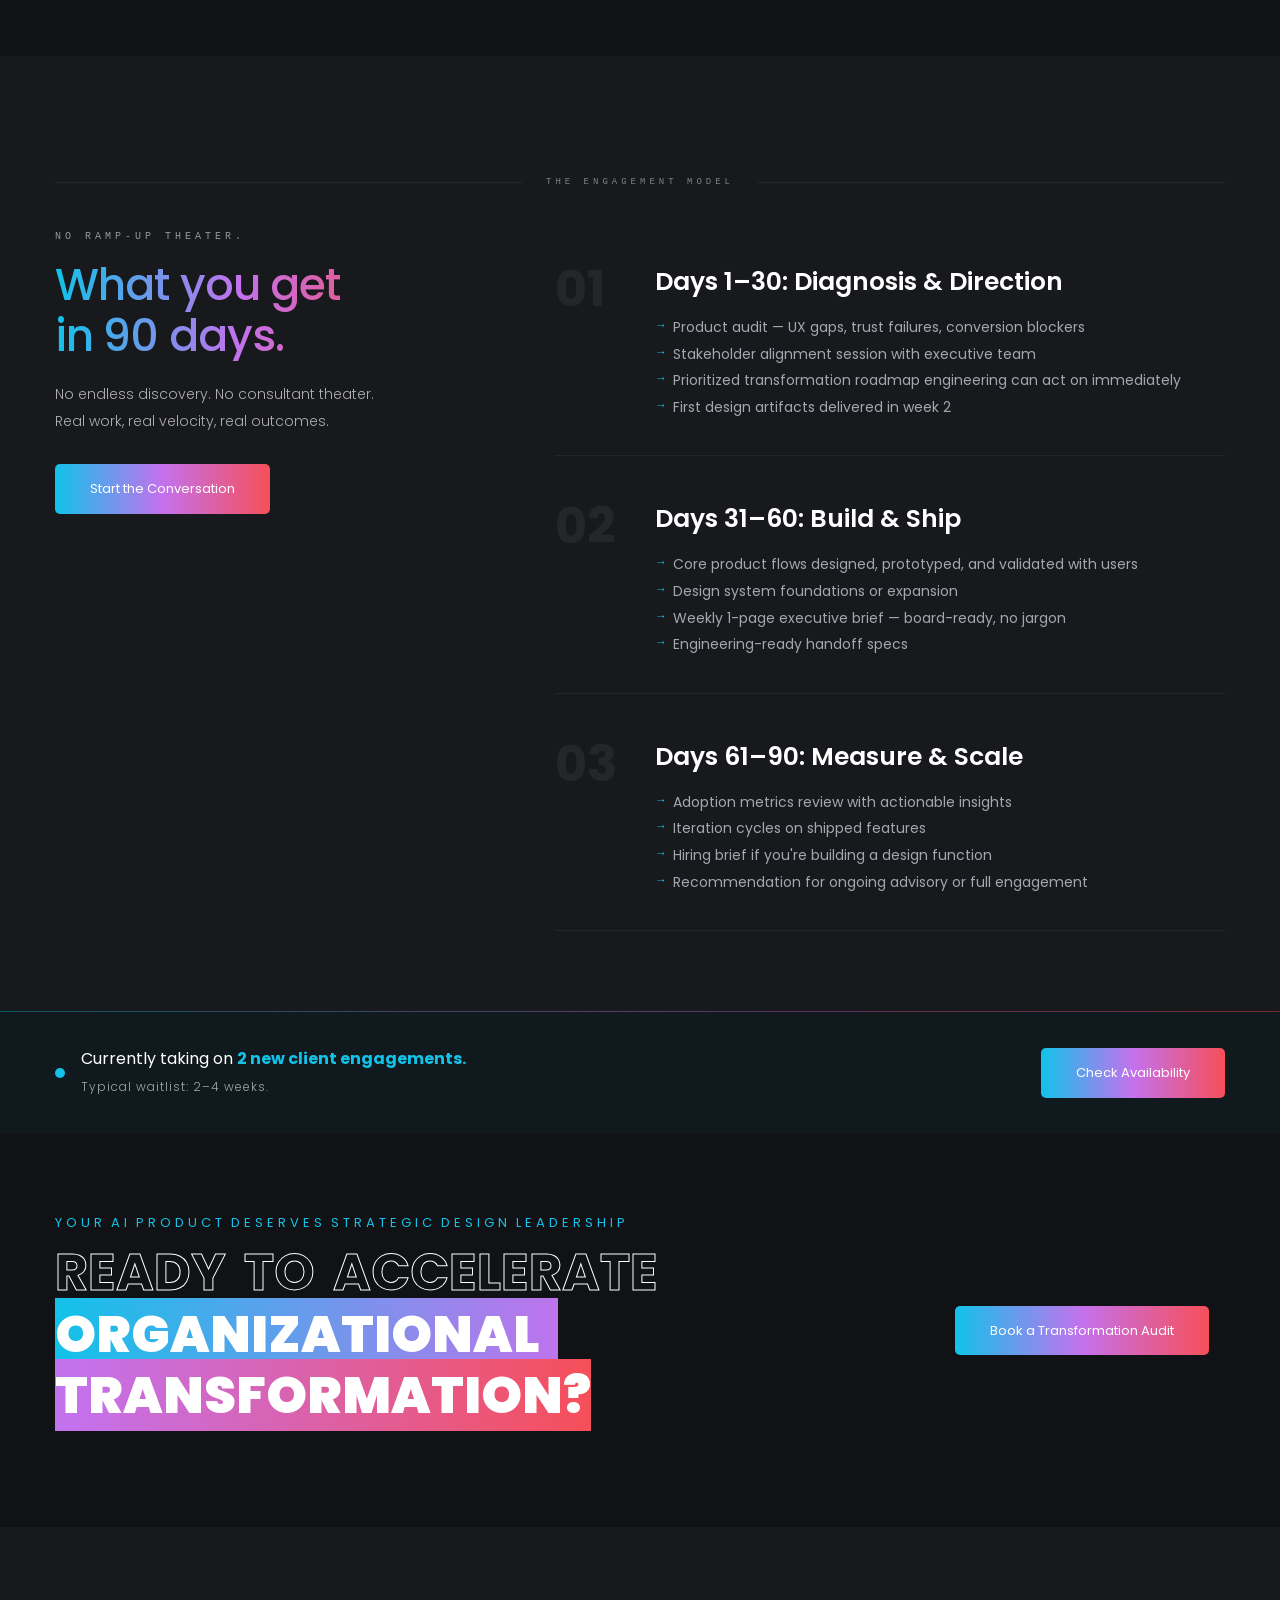
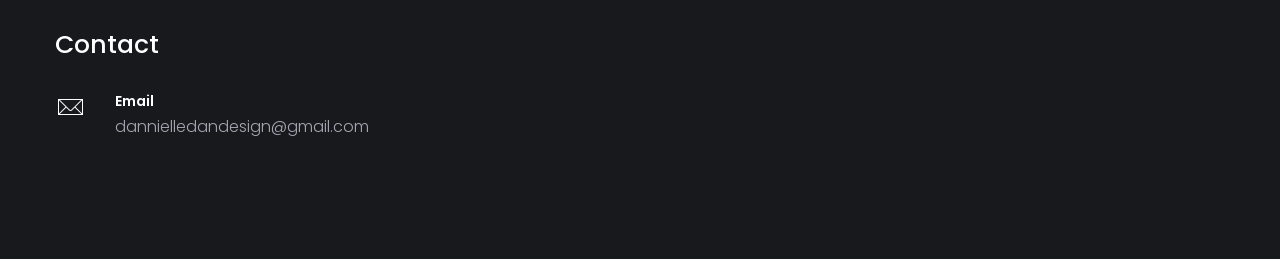
==== commit 1adfb619: "Fix iOS Safari crash: prevent large GIFs from loading on mobile - index.html: Hero_2.gif (6.7MB) ser" ====
--- a/index.html
+++ b/index.html
@@ -640,7 +640,10 @@
 
             <!-- photo -->
             <div class="hero-img-col">
-              <img src="img/art/Hero_2.gif" alt="AI Design Strategist" id="hero-face-img">
+              <picture>
+                <source media="(max-width: 767px)" srcset="img/Dannielle-Dan.jpg">
+                <img src="img/art/Hero_2.gif" alt="AI Design Strategist" id="hero-face-img">
+              </picture>
             </div>
 
           </div>
--- a/style.css
+++ b/style.css
@@ -284,3 +284,13 @@
   opacity: .4;
   margin: 0;
 }
+
+/* ── Mobile performance: prevent large GIFs from crashing iOS Safari ── */
+@media (max-width: 767px) {
+  /* Disable parallax fixed attachment — removes extra GPU compositing layer */
+  .parallaxie { background-attachment: scroll !important; }
+  /* Belt-and-suspenders: hide hover GIFs (src is also stripped via JS) */
+  .img-hover { display: none !important; }
+  /* Reduce WOW animation complexity on mobile */
+  .wow { animation-duration: 0.4s !important; }
+}
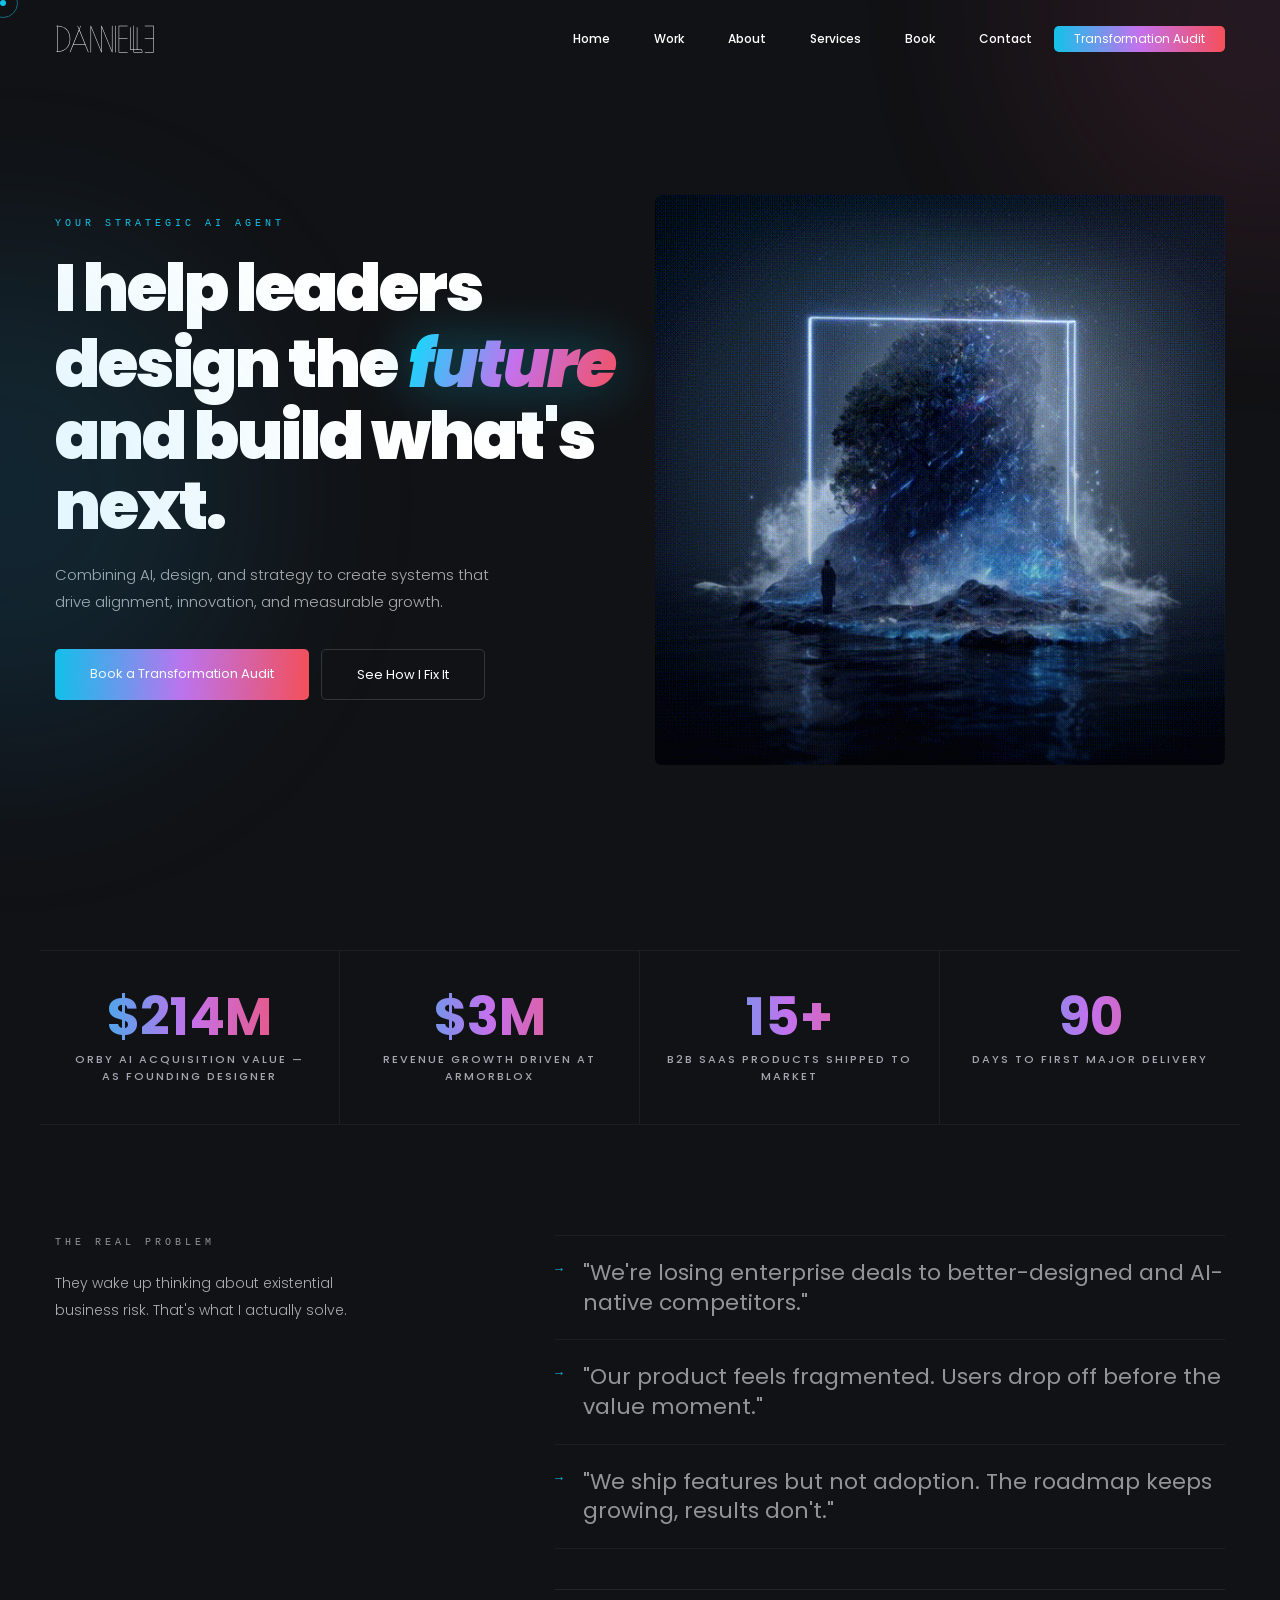
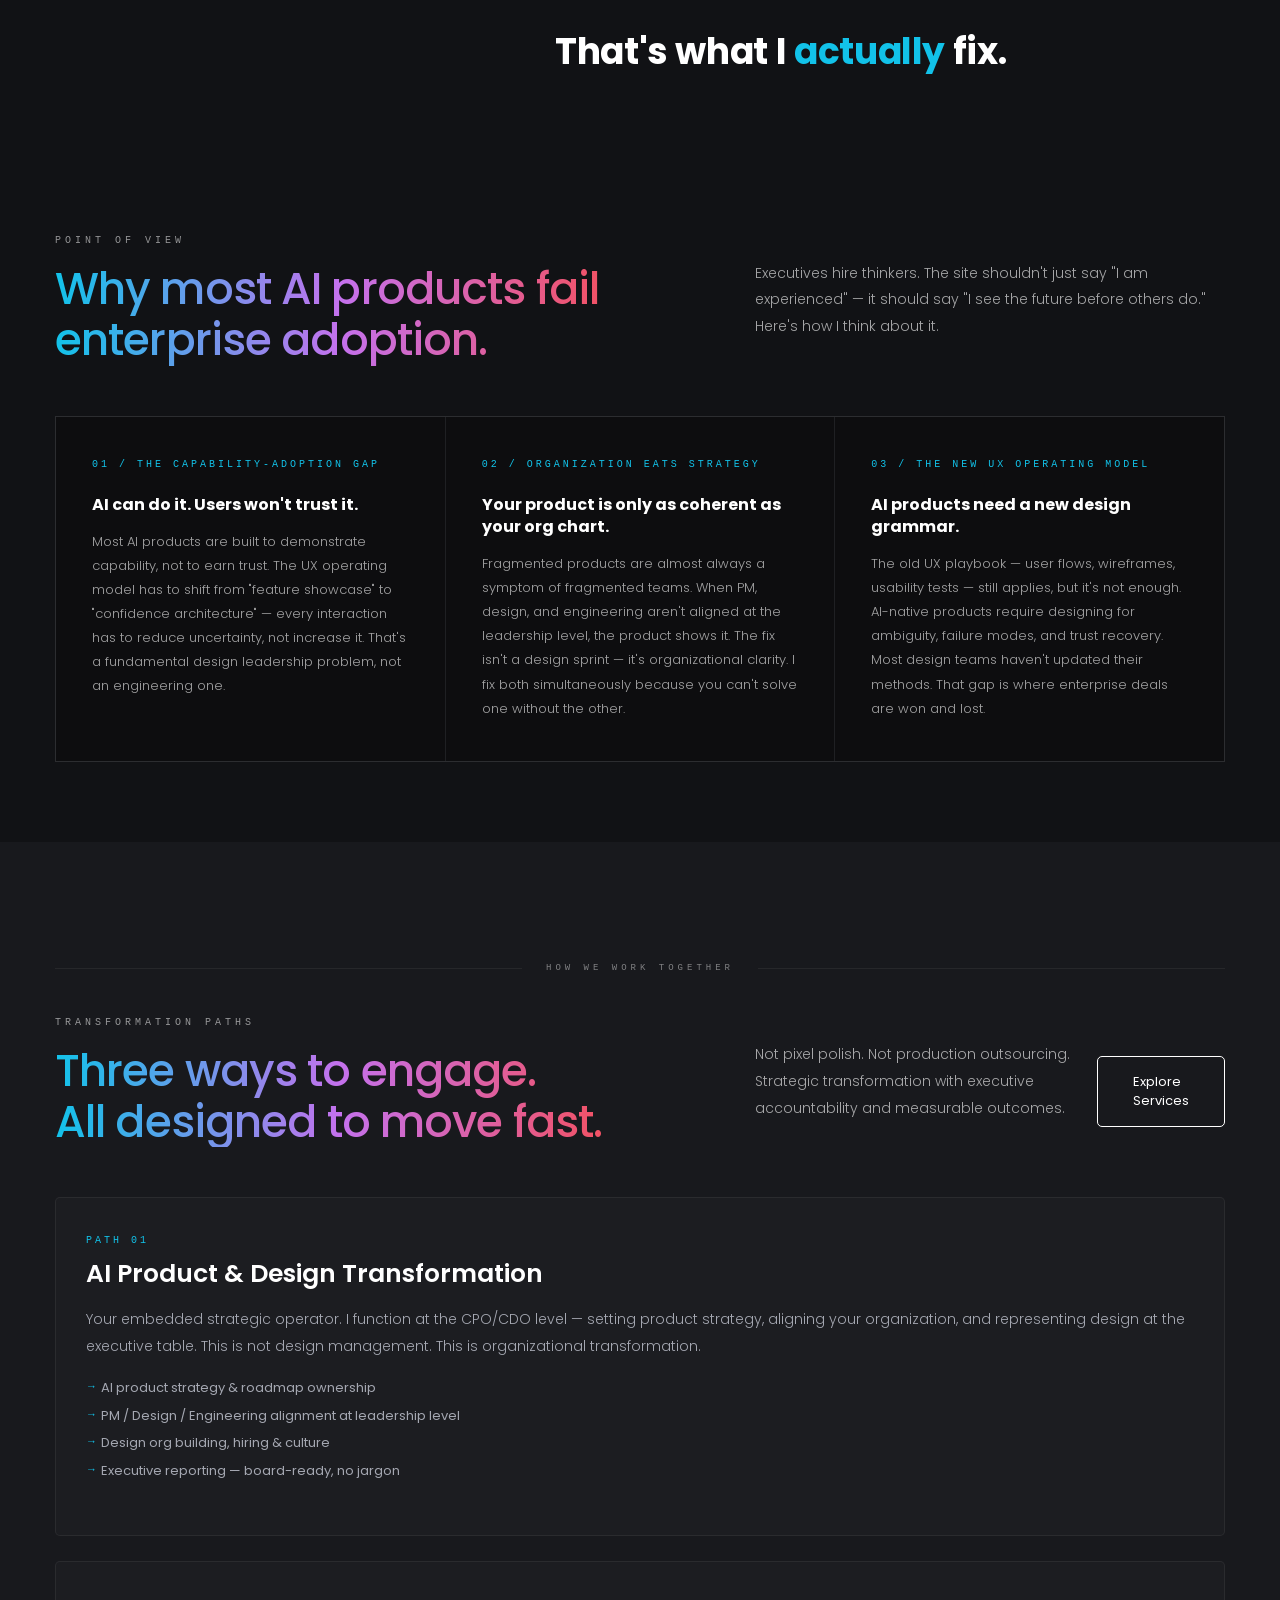
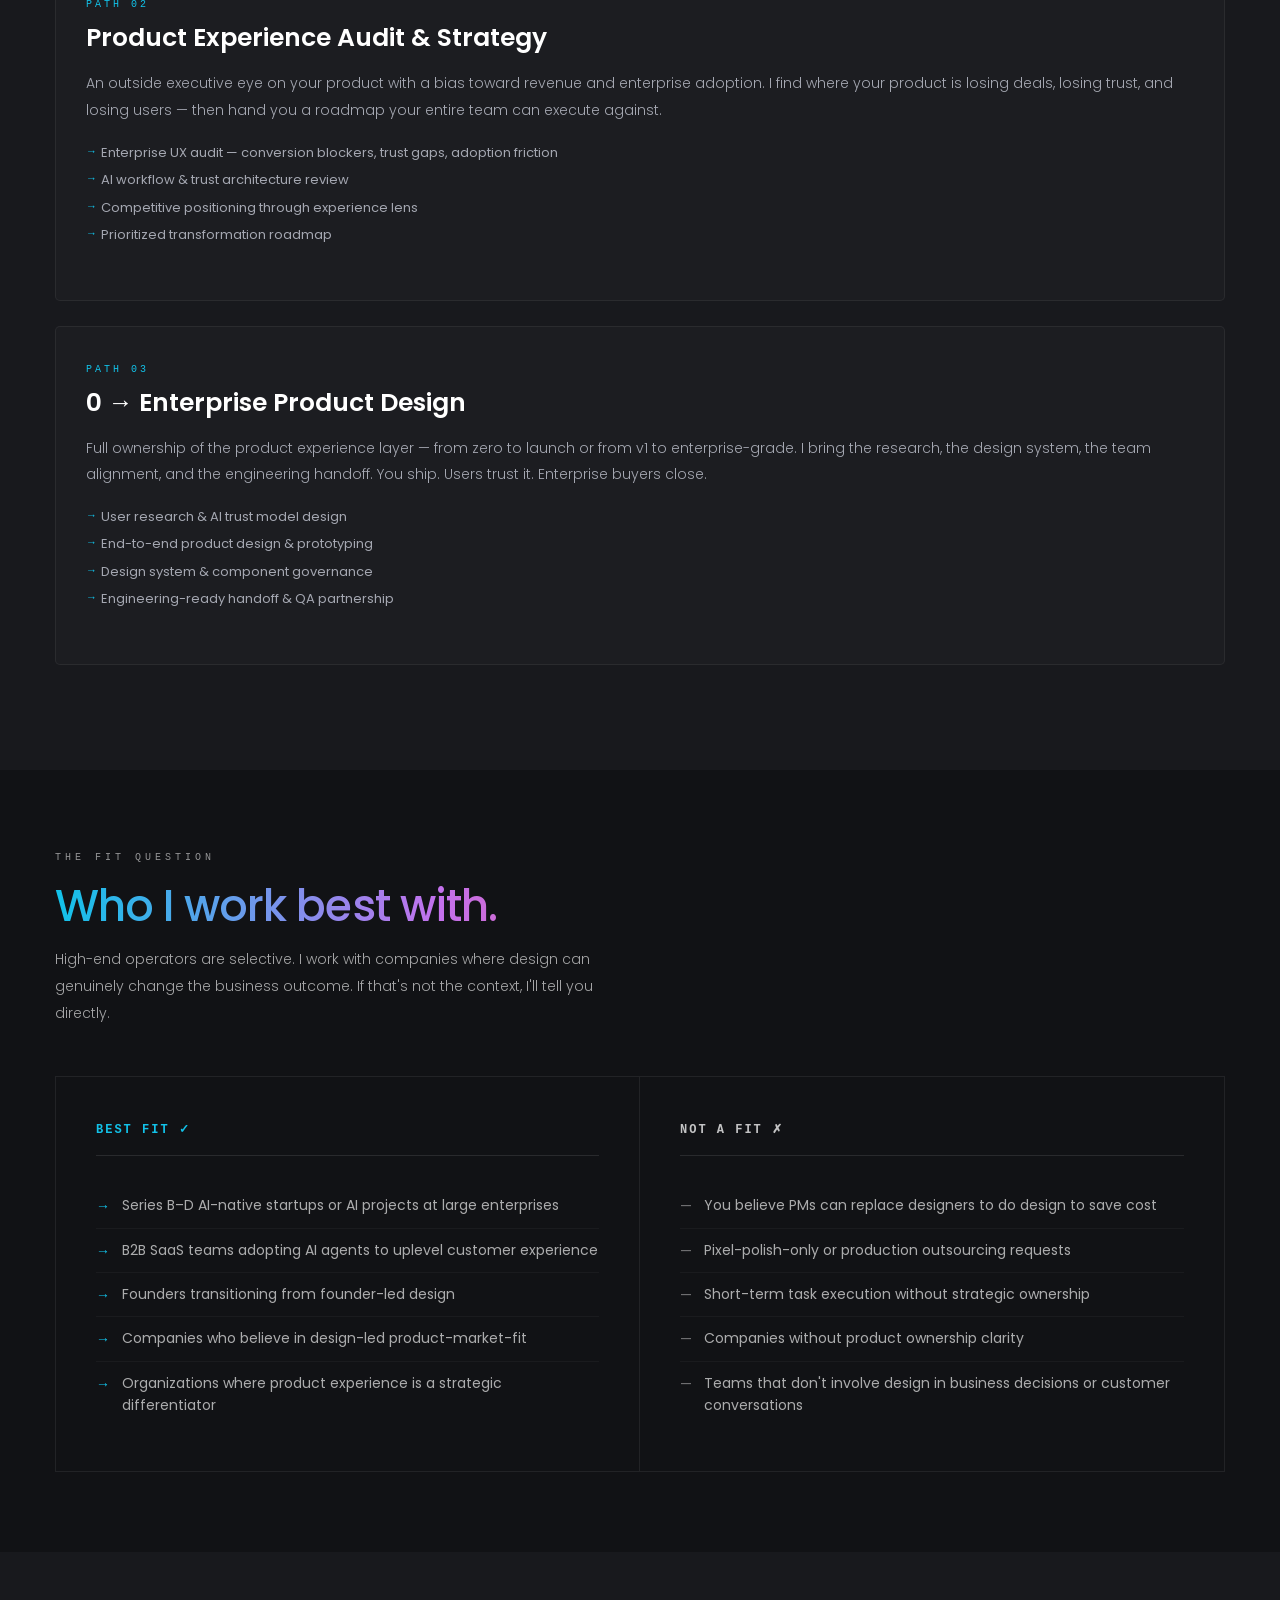
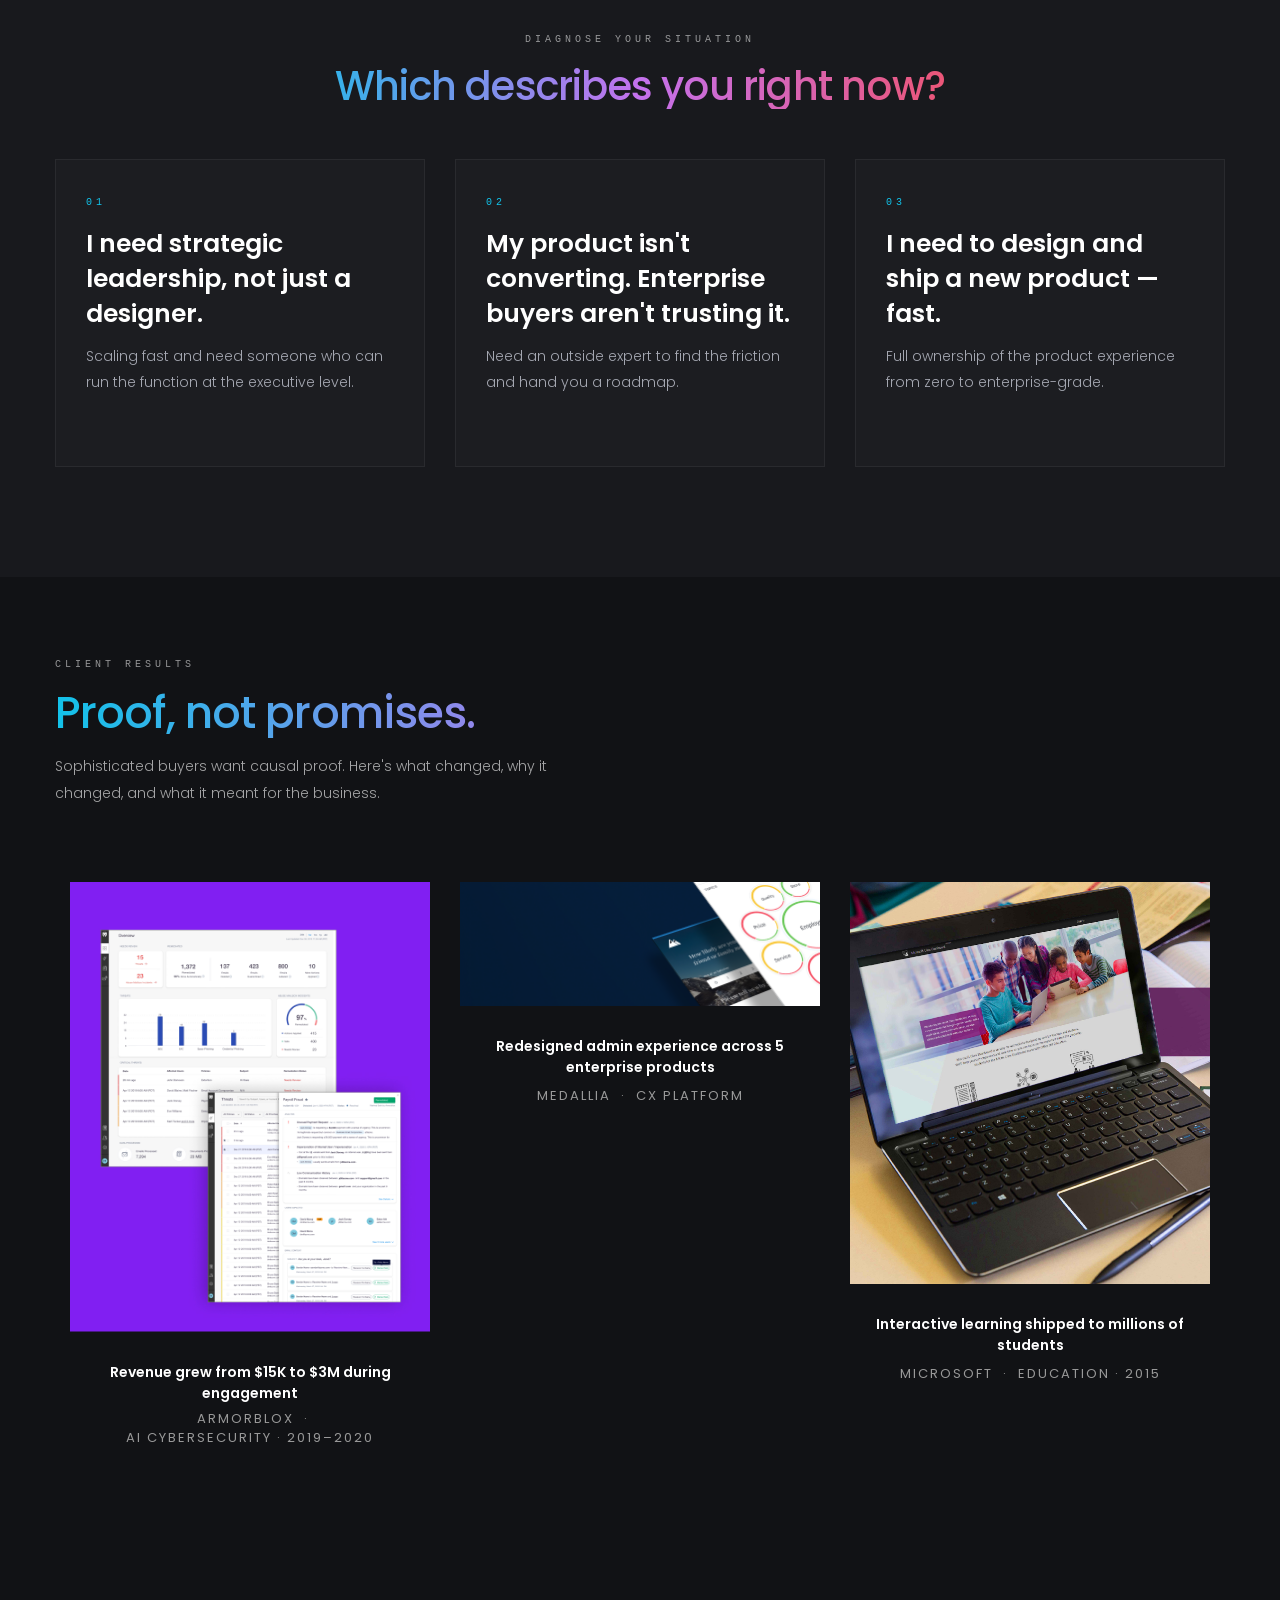
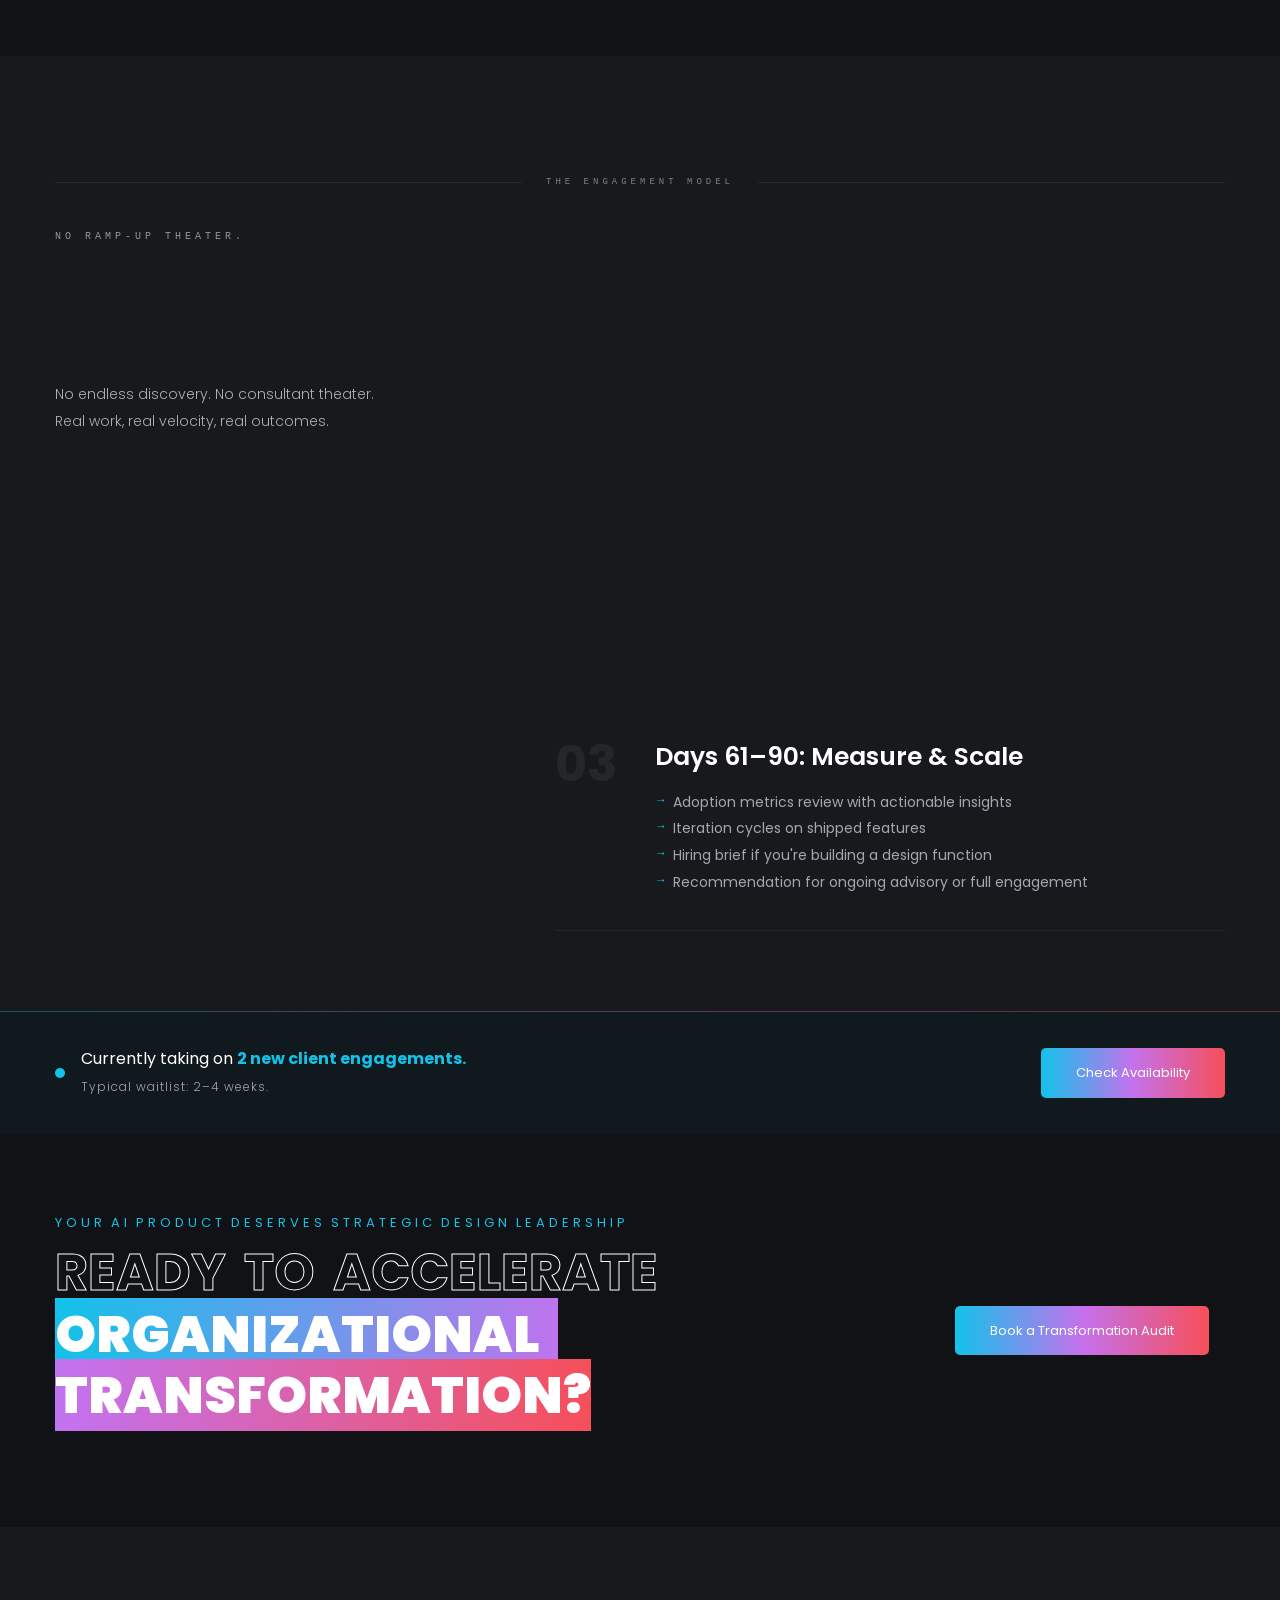
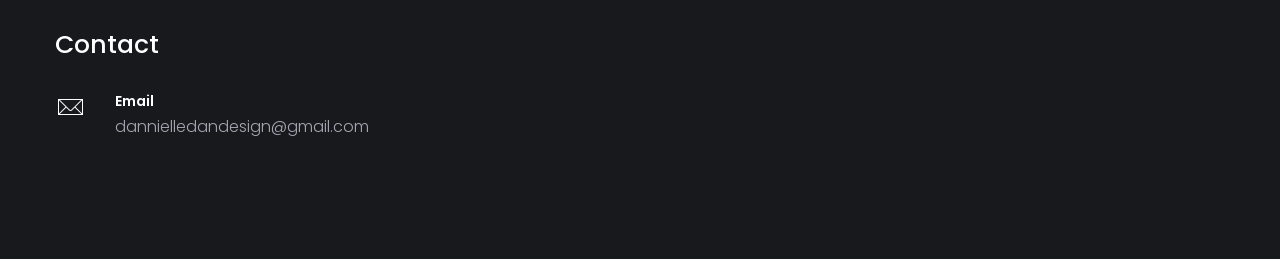
==== commit 7aaaf489: "Update best-fit copy to Series B–D and enterprise AI projects Co-Authored-By: Claude Opus 5.5 <norep" ====
--- a/index.html
+++ b/index.html
@@ -843,7 +843,7 @@
           <div class="fit-col best-fit">
             <span class="fit-col-label is-best">Best Fit ✓</span>
             <ul class="fit-list">
-              <li><span class="fit-icon is-best">→</span> Seed to Series C AI-native startups</li>
+              <li><span class="fit-icon is-best">→</span> Series B–D AI-native startups or AI projects at large enterprises</li>
               <li><span class="fit-icon is-best">→</span> B2B SaaS teams adopting AI agents to uplevel customer experience</li>
               <li><span class="fit-icon is-best">→</span> Founders transitioning from founder-led design</li>
               <li><span class="fit-icon is-best">→</span> Companies who believe in design-led product-market-fit</li>
--- a/style.css
+++ b/style.css
@@ -285,6 +285,28 @@
   margin: 0;
 }
 
+/* ── Pre-Order conversational modal ── */
+.po-overlay {
+  position: fixed; inset: 0; z-index: 9999;
+  background: rgba(0,0,0,0.92);
+  display: flex; align-items: center; justify-content: center;
+  opacity: 0; pointer-events: none;
+  transition: opacity 0.3s ease;
+}
+.po-overlay.active { opacity: 1; pointer-events: all; }
+.po-frame {
+  width: min(480px, 94vw); height: min(620px, 88vh);
+  border: 1px solid rgba(255,255,255,0.08);
+  border-radius: 12px; background: #0d0d0d;
+}
+.po-close {
+  position: absolute; top: 24px; right: 28px;
+  background: none; border: none; color: rgba(255,255,255,0.4);
+  font-size: 22px; cursor: pointer; line-height: 1;
+  transition: color 0.2s;
+}
+.po-close:hover { color: #fff; }
+
 /* ── Mobile performance: prevent large GIFs from crashing iOS Safari ── */
 @media (max-width: 767px) {
   /* Disable parallax fixed attachment — removes extra GPU compositing layer */
